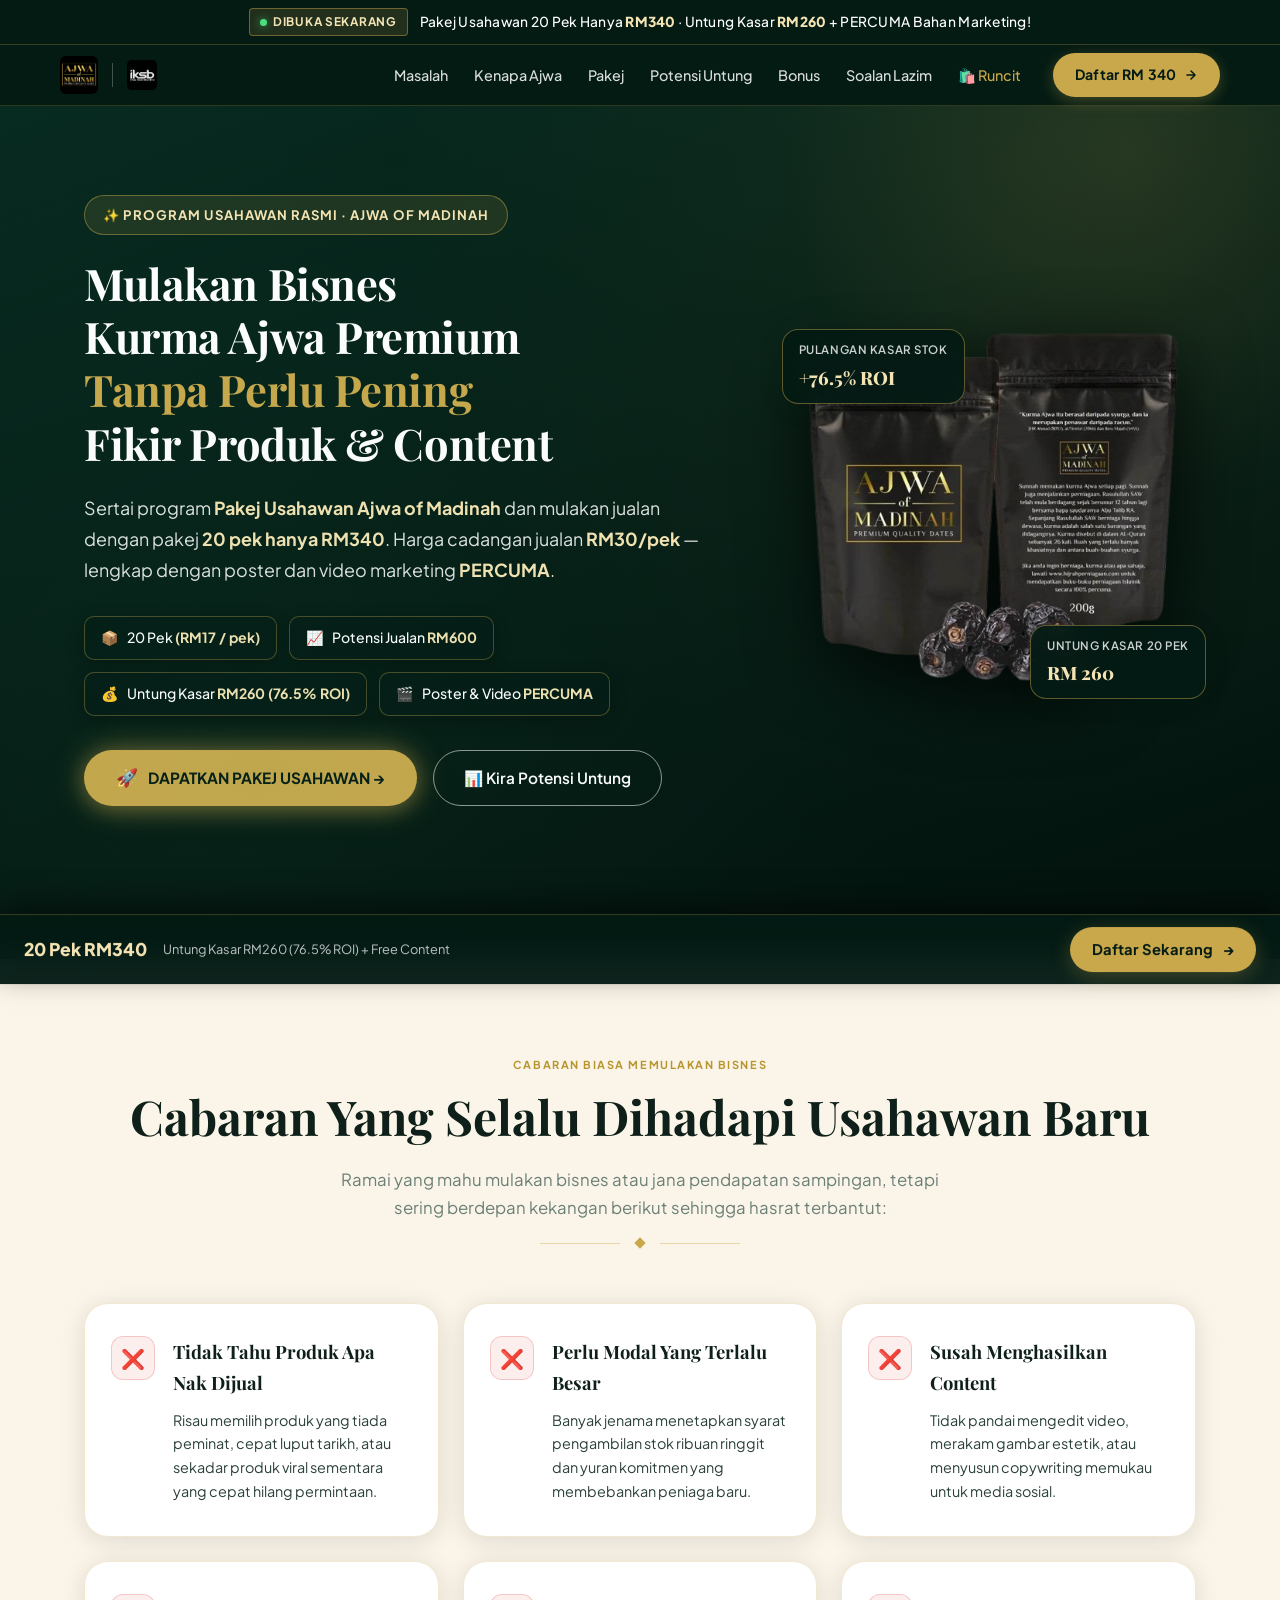
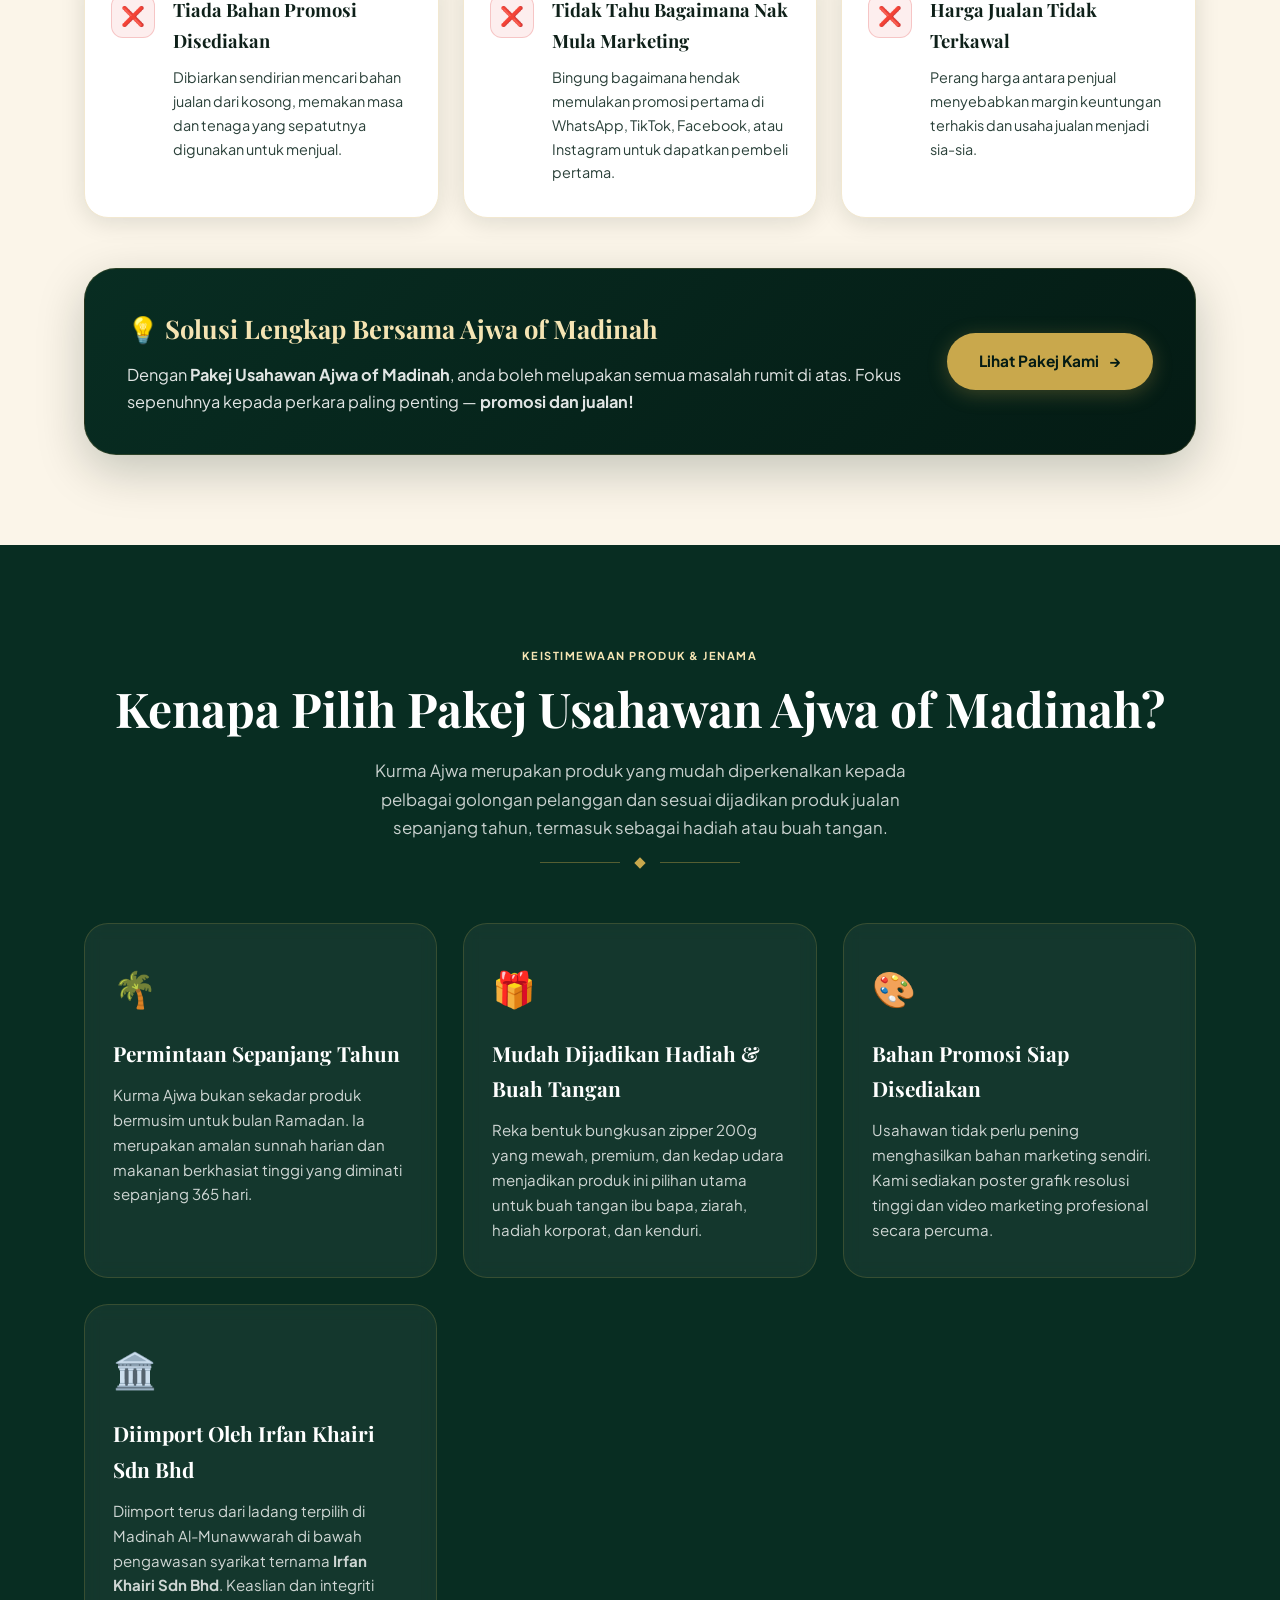
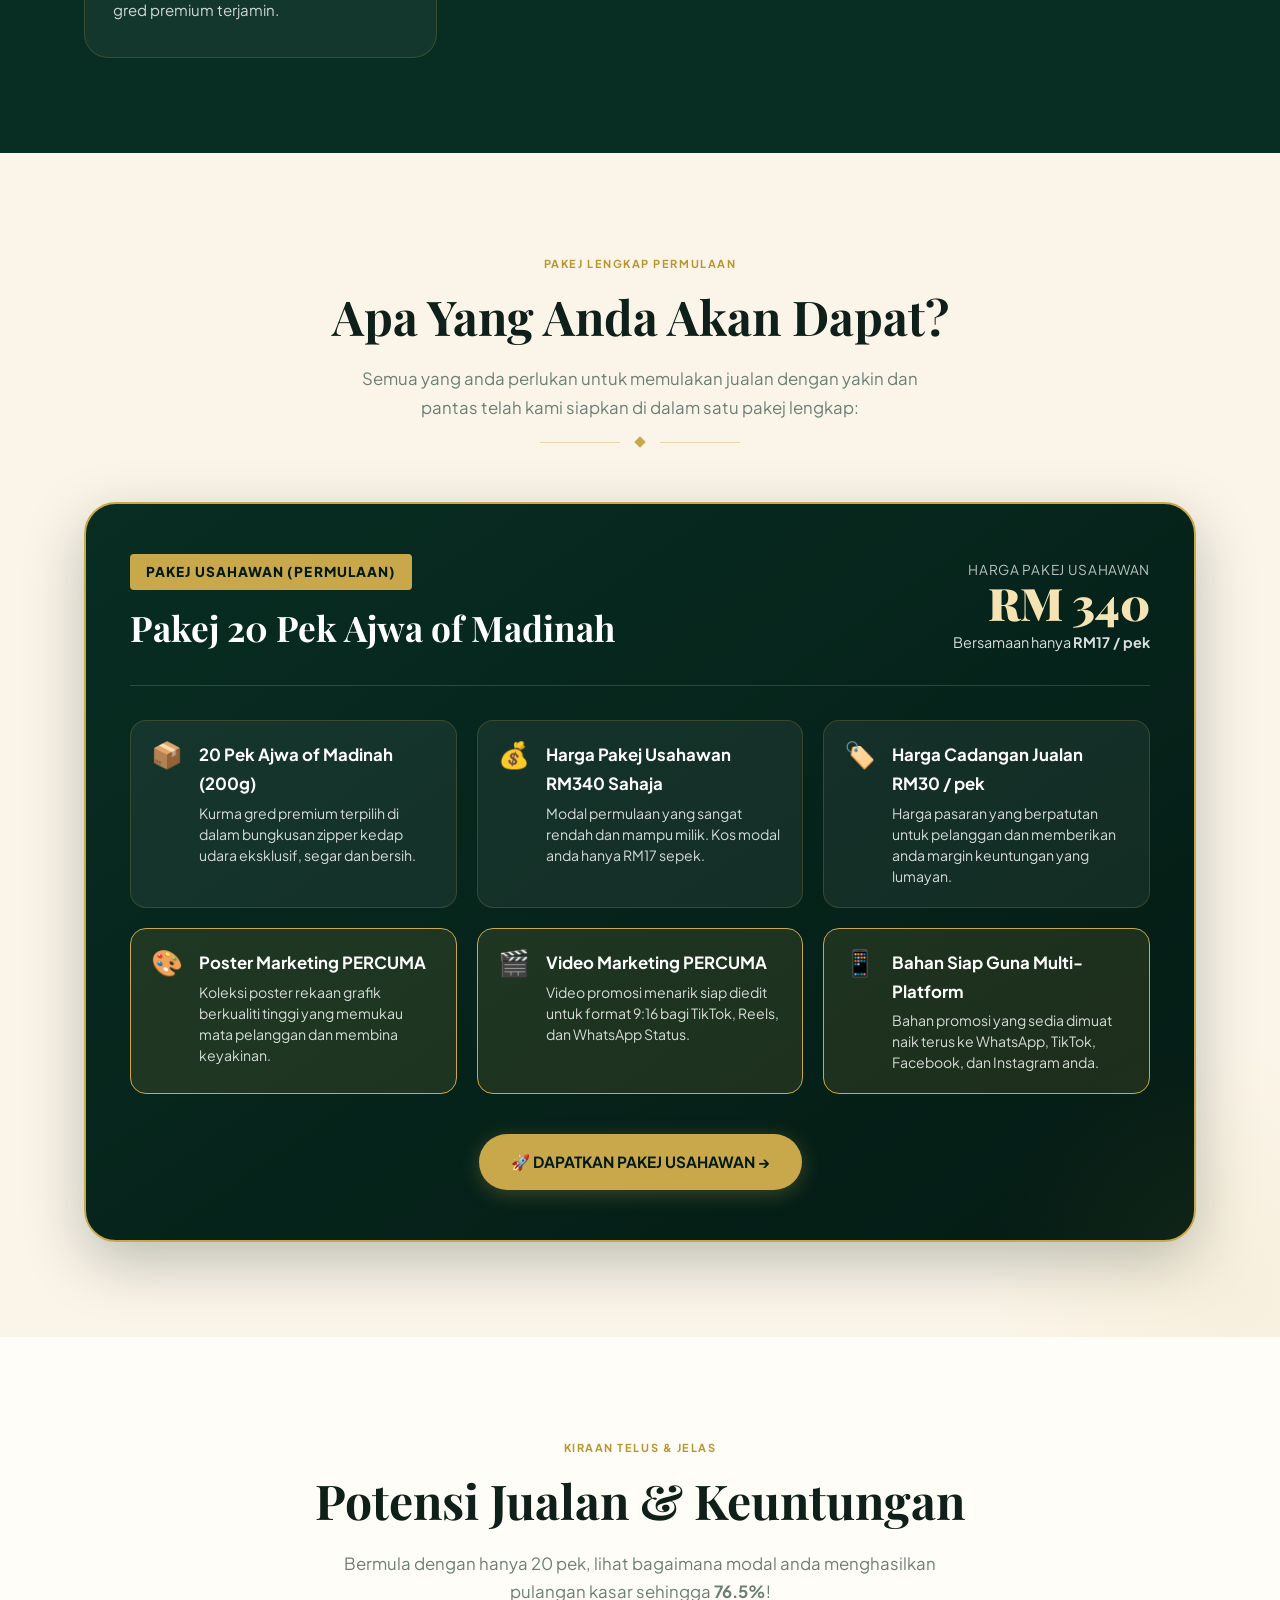
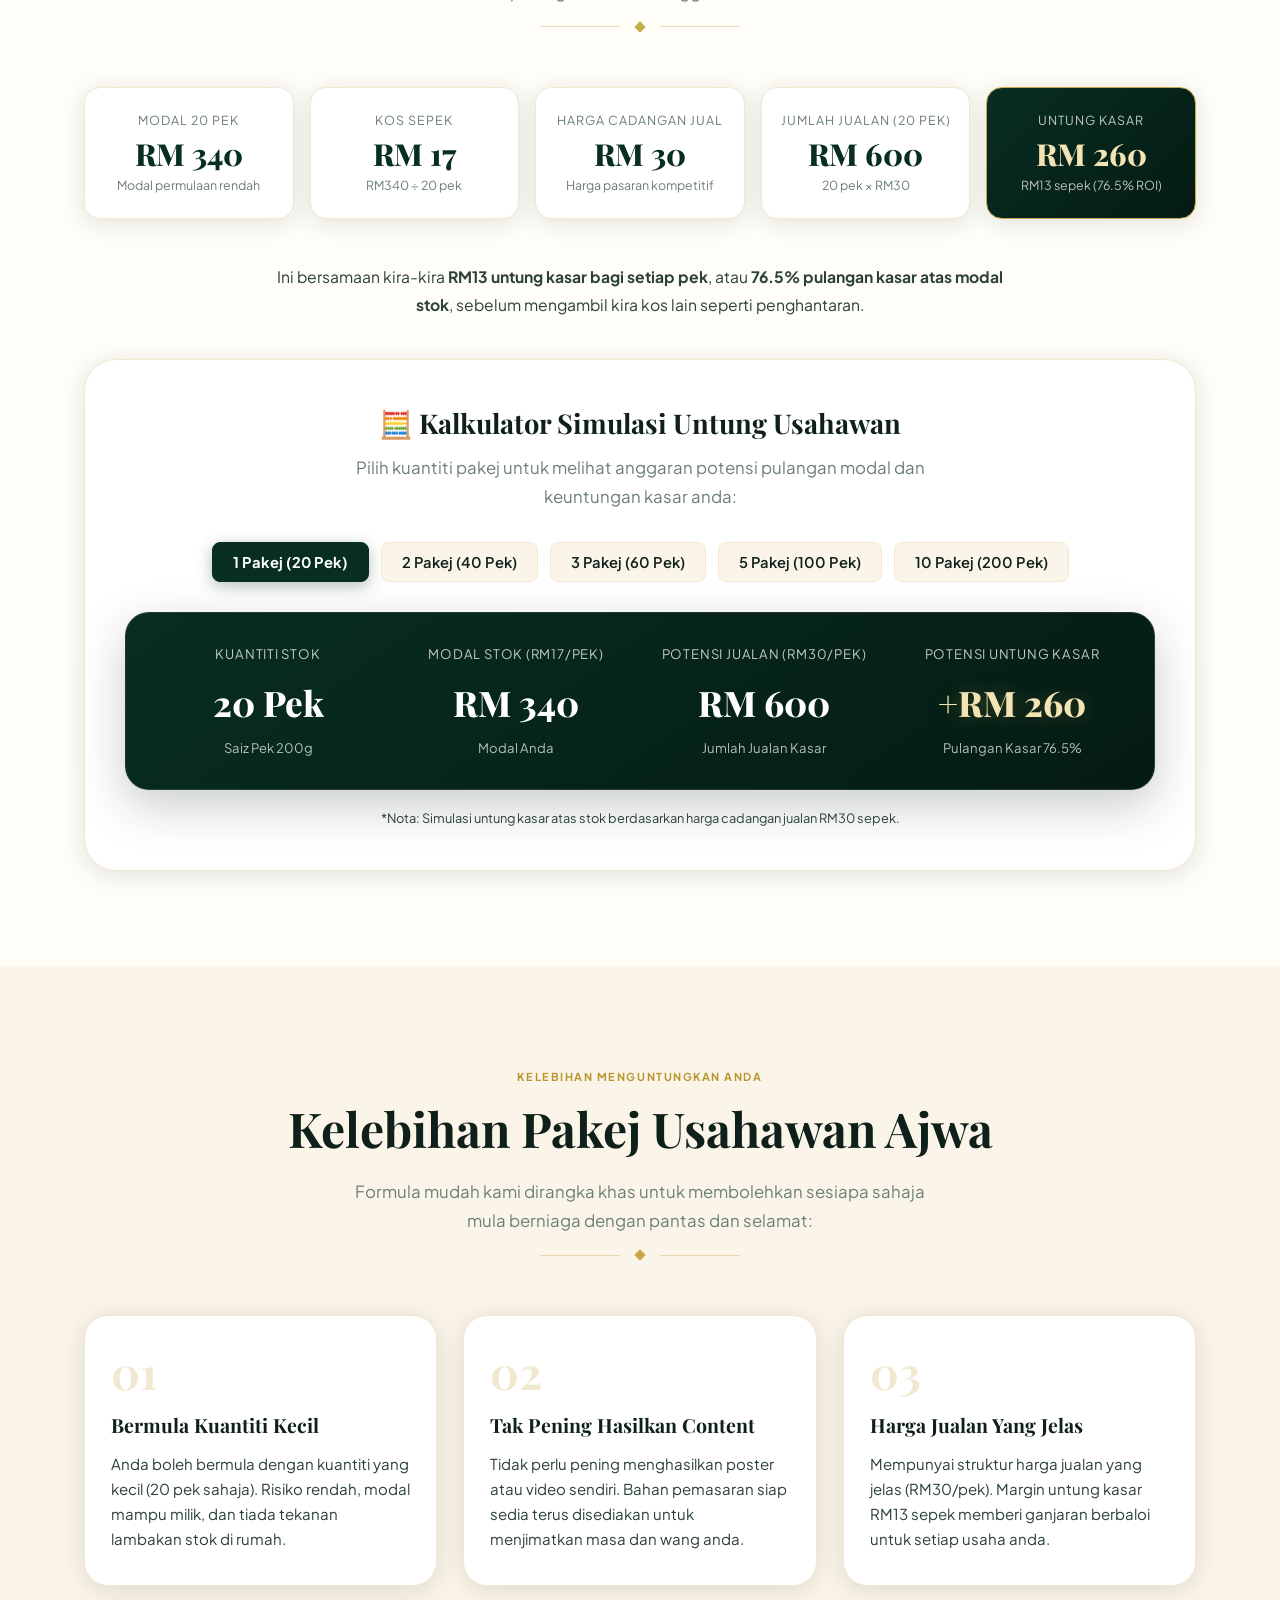
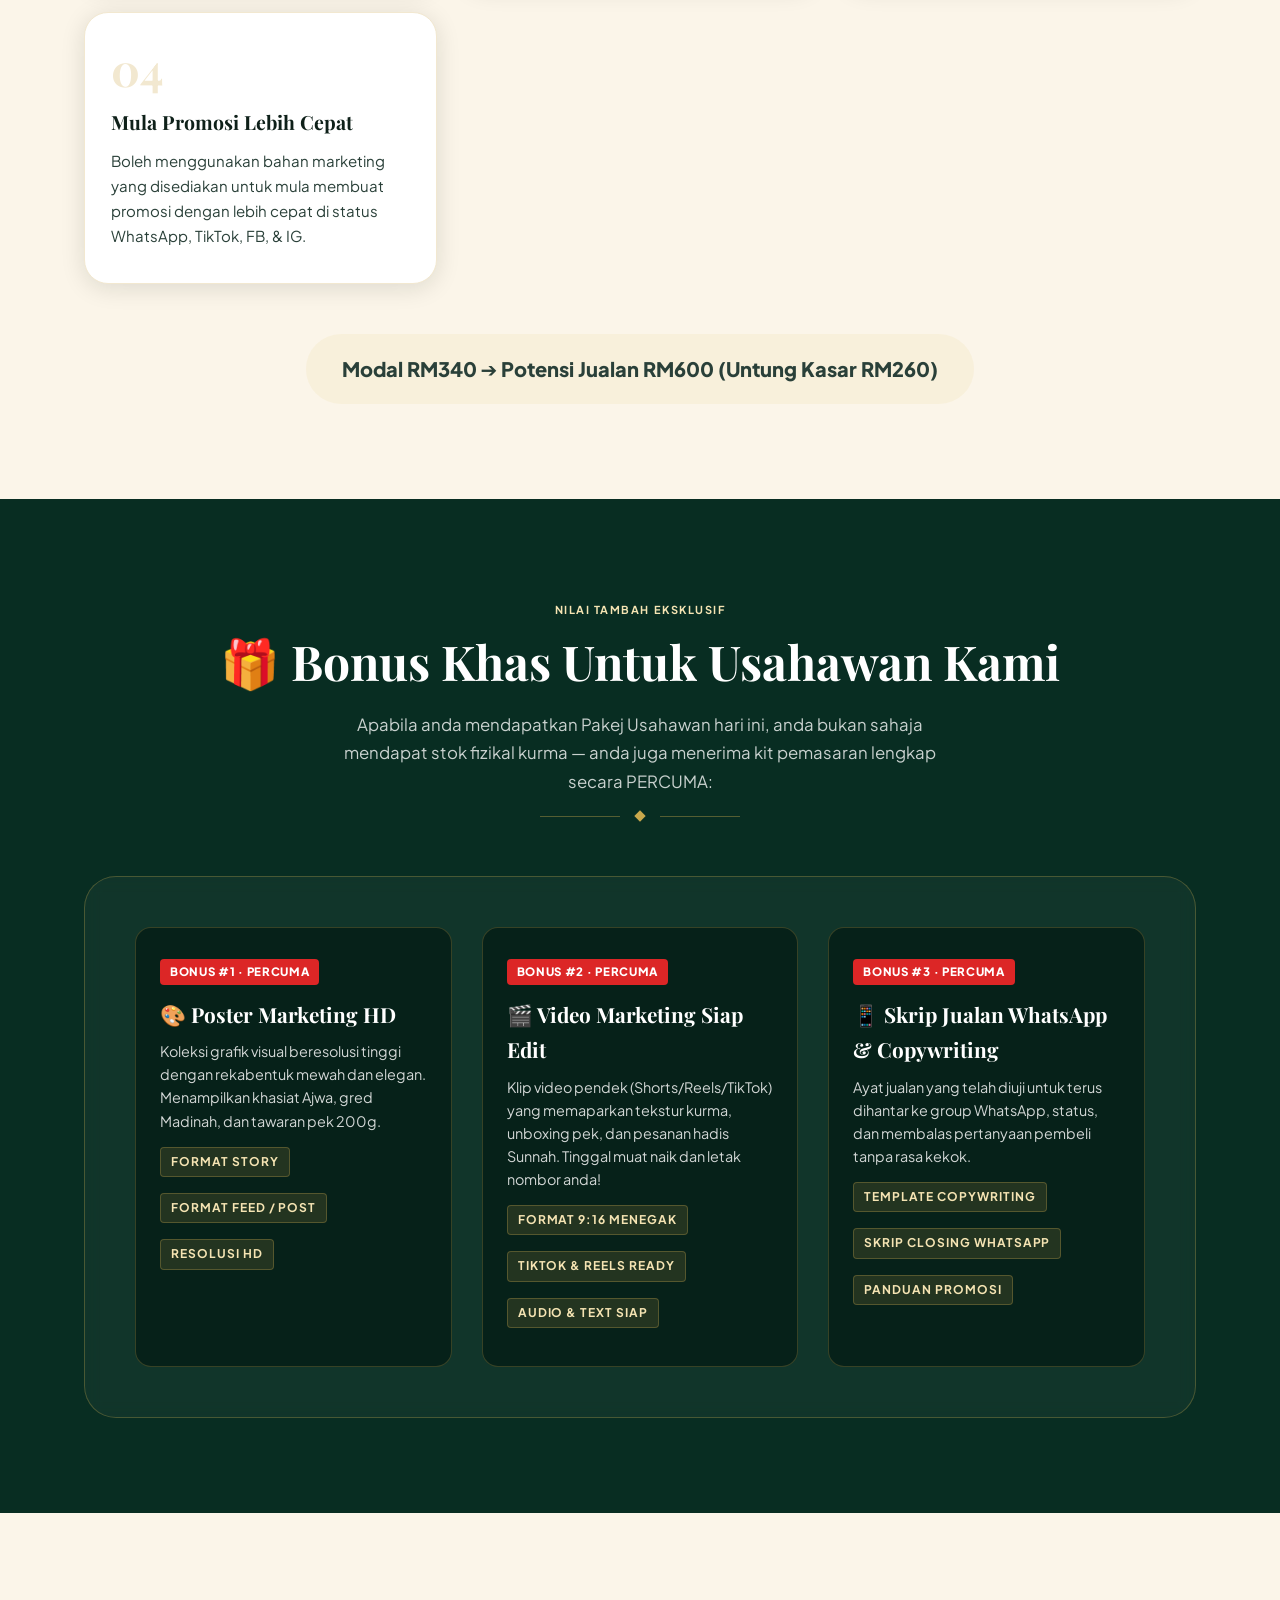
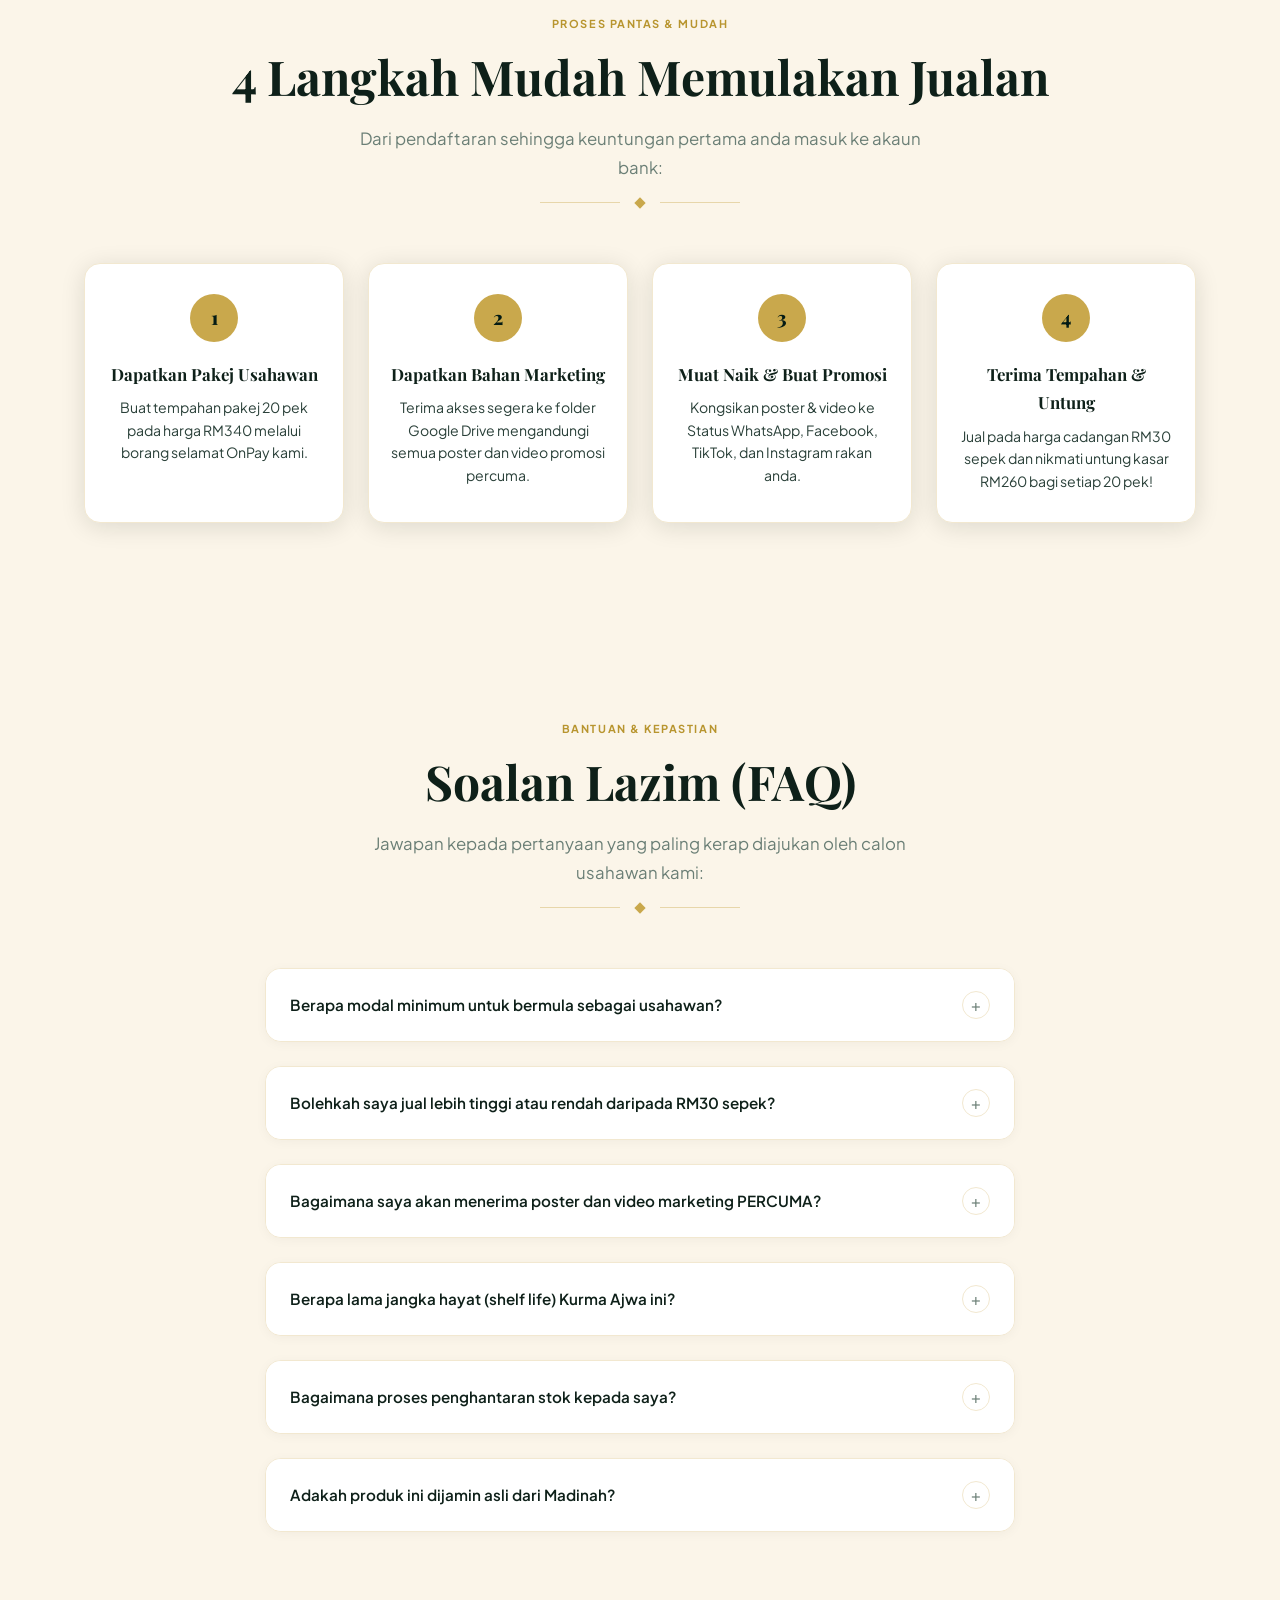
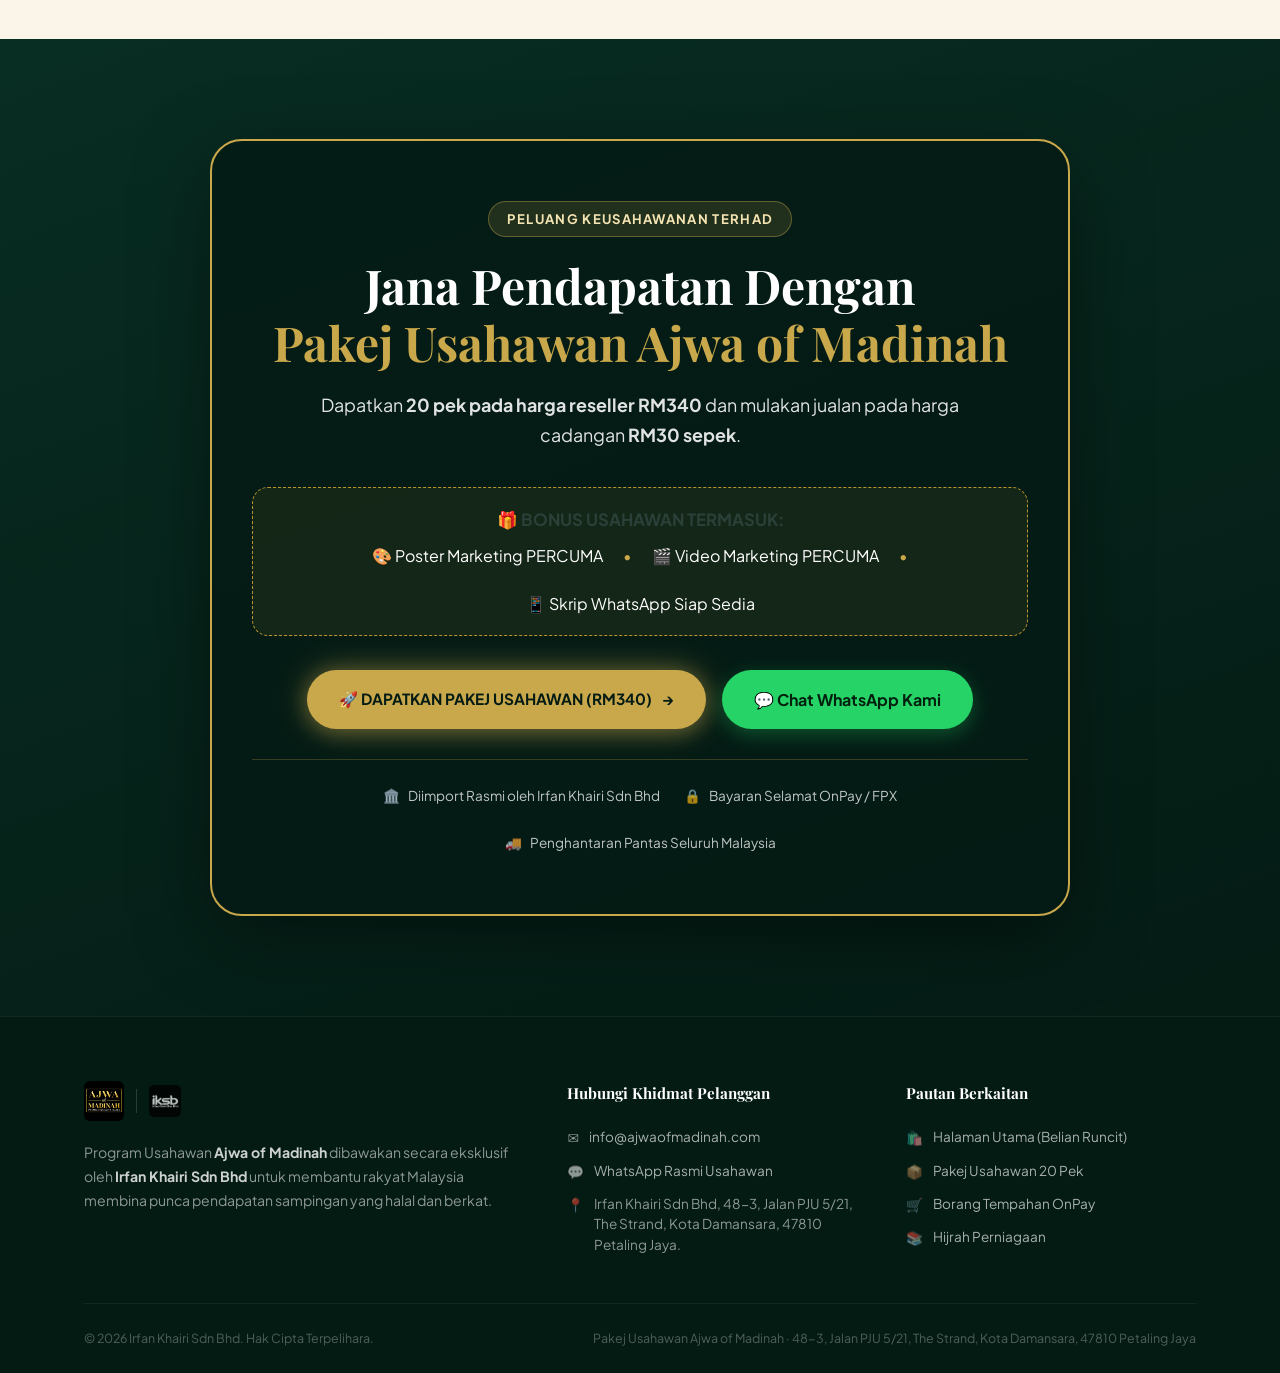
==== pakej-usahawan.html @ 67b8cd7d "Update company address to The Strand Kota Damansara, remove green box from Sunnah card highlight, an" ====
<!DOCTYPE html>
<html lang="ms">
<head>
  <meta charset="UTF-8" />
  <meta name="viewport" content="width=device-width, initial-scale=1.0" />
  <title>Pakej Usahawan Ajwa of Madinah | 20 Pek RM340 + Bahan Marketing PERCUMA | Irfan Khairi Sdn Bhd</title>
  <meta name="description" content="Mulakan bisnes Kurma Ajwa premium dengan Pakej Usahawan 20 pek hanya RM340. Potensi jualan RM600, untung kasar RM260 (76.5% ROI). Poster & video marketing PERCUMA disediakan!" />
  <meta name="keywords" content="pakej usahawan kurma ajwa, bisnes kurma, ajwa madinah, irfan khairi, jana pendapatan sampingan, pakej usahawan kurma" />
  <meta property="og:title" content="Pakej Usahawan Kurma Ajwa of Madinah — Modal RM340, Potensi Jualan RM600" />
  <meta property="og:description" content="Mulakan bisnes kurma premium tanpa pening fikir produk & content. Lengkap poster dan video marketing PERCUMA." />
  <meta property="og:image" content="assets/sample-3.jpeg" />
  <meta property="og:type" content="website" />
  <link rel="canonical" href="https://www.ajwaofmadinah.com/pakej-usahawan.html" />
  
  <!-- Favicon -->
  <link rel="icon" type="image/x-icon" href="favicon.ico?v=2" />
  <link rel="icon" type="image/png" sizes="32x32" href="assets/favicon-32.png?v=2" />
  <link rel="icon" type="image/png" sizes="16x16" href="assets/favicon-16.png?v=2" />
  <link rel="apple-touch-icon" sizes="180x180" href="assets/favicon-180.png?v=2" />
  
  <link rel="preconnect" href="https://fonts.googleapis.com" />
  <link rel="preconnect" href="https://fonts.gstatic.com" crossorigin />
  <link href="https://fonts.googleapis.com/css2?family=Playfair+Display:ital,wght@0,400;0,600;0,700;0,800;0,900;1,400;1,600&family=Plus+Jakarta+Sans:wght@300;400;500;600;700;800&display=swap" rel="stylesheet">
  
  <link rel="stylesheet" href="css/style.css?v=30" />
  <link rel="stylesheet" href="css/reseller.css?v=30" />
</head>
<body>

<!-- ═══════════════════════════════════════════════════════════
     HEADER / NAVIGATION (WITH INTEGRATED TOP ANNOUNCEMENT)
     ═══════════════════════════════════════════════════════════ -->
<header id="navbar" class="navbar-reseller" role="banner">
  <div class="top-announcement-bar" role="complementary" aria-label="Tawaran Terhad Pakej Usahawan">
    <span class="badge-live"><span class="live-dot" aria-hidden="true"></span> Dibuka Sekarang</span>
    <span>Pakej Usahawan 20 Pek Hanya <strong>RM340</strong> · Untung Kasar <strong>RM260</strong> + PERCUMA Bahan Marketing!</span>
  </div>

  <div class="container nav-inner">

    <!-- Dual Logos -->
    <div class="nav-logos">
      <a href="pakej-usahawan.html" class="nav-logo-link" aria-label="Ajwa of Madinah Pakej Usahawan">
        <img src="assets/logo-ajwa.jpeg" alt="Ajwa of Madinah Logo" class="nav-logo-ajwa" />
      </a>
      <div class="nav-logo-sep" aria-hidden="true"></div>
      <a href="index.html" class="nav-logo-link" title="Irfan Khairi Sdn Bhd">
        <img src="assets/logo-iksb.jpeg" alt="iksb — Irfan Khairi Sdn Bhd" class="nav-logo-iksb" />
      </a>
    </div>

    <!-- Desktop Navigation -->
    <nav class="nav-menu" aria-label="Navigasi Pakej Usahawan">
      <ul class="nav-links" id="nav-desktop">
        <li><a href="#masalah">Masalah</a></li>
        <li><a href="#kenapa">Kenapa Ajwa</a></li>
        <li><a href="#pakej">Pakej</a></li>
        <li><a href="#potensi">Potensi Untung</a></li>
        <li><a href="#bonus">Bonus</a></li>
        <li><a href="#soalan">Soalan Lazim</a></li>
        <li><a href="index.html" class="gold-highlight" title="Beralih ke Halaman Belian Runcit">🛍️ Runcit</a></li>
        <li class="nav-cta">
          <a href="#tempah" id="nav-reseller-btn" class="btn-gold-nav">
            <span>Daftar RM 340</span>
            <svg width="14" height="14" viewBox="0 0 24 24" fill="none" stroke="currentColor" stroke-width="2.5" stroke-linecap="round" stroke-linejoin="round"><path d="M5 12h14M12 5l7 7-7 7"/></svg>
          </a>
        </li>
      </ul>
    </nav>

    <!-- Mobile Hamburger Toggle -->
    <button class="nav-hamburger" id="hamburger" aria-label="Buka menu navigasi" aria-expanded="false">
      <span></span>
      <span></span>
      <span></span>
    </button>
  </div>
</header>

<!-- Mobile Overlay Navigation -->
<div class="nav-mobile" id="mobile-nav" role="dialog" aria-modal="true" aria-label="Menu navigasi mudah alih">
  <div class="nav-mobile-inner">
    <a href="#masalah" class="mobile-link">Cabaran Usahawan</a>
    <a href="#kenapa" class="mobile-link">Kenapa Ajwa of Madinah</a>
    <a href="#pakej" class="mobile-link">Pakej &amp; Modal</a>
    <a href="#potensi" class="mobile-link">Potensi Keuntungan</a>
    <a href="#bonus" class="mobile-link">Bonus Marketing PERCUMA</a>
    <a href="#soalan" class="mobile-link">Soalan Lazim (FAQ)</a>
    <a href="index.html" class="mobile-link gold-highlight">🛍️ Beralih ke Belian Runcit</a>
    <a href="#tempah" class="btn-gold mobile-cta-btn">
      🚀 Dapatkan Pakej Usahawan (RM340)
    </a>
  </div>
</div>


<!-- ═══════════════════════════════════════════════════════════
     HERO SECTION
     ═══════════════════════════════════════════════════════════ -->
<section id="hero-reseller" class="hero-reseller" aria-label="Pakej Usahawan Ajwa of Madinah">
  <div class="hero-bg-glow" aria-hidden="true"></div>
  <div class="hero-pattern" aria-hidden="true"></div>

  <div class="container">
    <div class="reseller-hero-grid">

      <!-- Left Column: Copywriting Hook -->
      <div class="hero-content">
        <div class="hero-pill-badge reveal d-1">
          <span>✨ Program Usahawan Rasmi · Ajwa of Madinah</span>
        </div>

        <h1 class="hero-reseller-h1 reveal d-2">
          Mulakan Bisnes<br />
          Kurma Ajwa Premium<br />
          <span class="gold-shimmer">Tanpa Perlu Pening</span><br />
          Fikir Produk &amp; Content
        </h1>

        <p class="hero-reseller-sub reveal d-3">
          Sertai program <strong>Pakej Usahawan Ajwa of Madinah</strong> dan mulakan jualan dengan pakej <strong>20 pek hanya RM340</strong>. Harga cadangan jualan <strong>RM30/pek</strong> — lengkap dengan poster dan video marketing <strong>PERCUMA</strong>.
        </p>

        <!-- Quick Summary Tags -->
        <div class="hero-package-badge-row reveal d-4">
          <div class="hero-package-tag">
            <span>📦</span>
            <span>20 Pek <strong>(RM17 / pek)</strong></span>
          </div>
          <div class="hero-package-tag">
            <span>📈</span>
            <span>Potensi Jualan <strong>RM600</strong></span>
          </div>
          <div class="hero-package-tag">
            <span>💰</span>
            <span>Untung Kasar <strong>RM260 (76.5% ROI)</strong></span>
          </div>
          <div class="hero-package-tag">
            <span>🎬</span>
            <span>Poster &amp; Video <strong>PERCUMA</strong></span>
          </div>
        </div>

        <div class="hero-cta-row reveal d-5">
          <a href="#tempah" class="btn-gold hero-btn-glow" id="hero-reseller-cta">
            <span class="btn-icon">🚀</span>
            <span>DAPATKAN PAKEJ USAHAWAN →</span>
          </a>
          <a href="#potensi" class="btn-gold-outline" id="hero-calc-jump">
            📊 Kira Potensi Untung
          </a>
        </div>
      </div>

      <!-- Right Column: Visual Showcase -->
      <div class="hero-visual reveal-right d-3">
        <div class="hero-visual-card">
          <!-- Floating Profit Badge Top -->
          <div class="floating-badge floating-badge-top-left">
            <span class="floating-badge-label">Pulangan Kasar Stok</span>
            <span class="floating-badge-val">+76.5% ROI</span>
          </div>

          <!-- Product Image: Front view with dates (sample-3 shows premium product clearly) -->
          <img
            src="assets/sample-3-removebg-preview.png"
            alt="Pakej Usahawan 20 Pek Ajwa of Madinah 200g — Kurma Premium Berkhasiat"
            class="reseller-hero-pack-img"
            loading="eager"
          />

          <!-- Floating Profit Badge Bottom -->
          <div class="floating-badge floating-badge-bottom-right">
            <span class="floating-badge-label">Untung Kasar 20 Pek</span>
            <span class="floating-badge-val">RM 260</span>
          </div>
        </div>
      </div>

    </div>
  </div>
</section>


<!-- ═══════════════════════════════════════════════════════════
     SECTION 1: MASALAH YANG SELALU DIHADAPI RESELLER
     ═══════════════════════════════════════════════════════════ -->
<section id="masalah" class="section-problem" aria-label="Cabaran Yang Selalu Dihadapi Usahawan">
  <div class="container">

    <div class="section-head text-center reveal d-1">
      <div class="section-tag">Cabaran Biasa Memulakan Bisnes</div>
      <h2 class="section-title">Cabaran Yang Selalu Dihadapi Usahawan Baru</h2>
      <p class="section-desc">
        Ramai yang mahu mulakan bisnes atau jana pendapatan sampingan, tetapi sering berdepan kekangan berikut sehingga hasrat terbantut:
      </p>
      <div class="gold-divider" aria-hidden="true"><span></span><div class="gold-diamond"></div><span></span></div>
    </div>

    <div class="problems-grid">
      <!-- Pain 1 -->
      <div class="problem-card reveal d-1">
        <div class="problem-icon-wrap" aria-hidden="true">❌</div>
        <div>
          <h3 class="problem-title">Tidak Tahu Produk Apa Nak Dijual</h3>
          <p class="problem-desc">Risau memilih produk yang tiada peminat, cepat luput tarikh, atau sekadar produk viral sementara yang cepat hilang permintaan.</p>
        </div>
      </div>

      <!-- Pain 2 -->
      <div class="problem-card reveal d-2">
        <div class="problem-icon-wrap" aria-hidden="true">❌</div>
        <div>
          <h3 class="problem-title">Perlu Modal Yang Terlalu Besar</h3>
          <p class="problem-desc">Banyak jenama menetapkan syarat pengambilan stok ribuan ringgit dan yuran komitmen yang membebankan peniaga baru.</p>
        </div>
      </div>

      <!-- Pain 3 -->
      <div class="problem-card reveal d-3">
        <div class="problem-icon-wrap" aria-hidden="true">❌</div>
        <div>
          <h3 class="problem-title">Susah Menghasilkan Content</h3>
          <p class="problem-desc">Tidak pandai mengedit video, merakam gambar estetik, atau menyusun copywriting memukau untuk media sosial.</p>
        </div>
      </div>

      <!-- Pain 4 -->
      <div class="problem-card reveal d-4">
        <div class="problem-icon-wrap" aria-hidden="true">❌</div>
        <div>
          <h3 class="problem-title">Tiada Bahan Promosi Disediakan</h3>
          <p class="problem-desc">Dibiarkan sendirian mencari bahan jualan dari kosong, memakan masa dan tenaga yang sepatutnya digunakan untuk menjual.</p>
        </div>
      </div>

      <!-- Pain 5 -->
      <div class="problem-card reveal d-5">
        <div class="problem-icon-wrap" aria-hidden="true">❌</div>
        <div>
          <h3 class="problem-title">Tidak Tahu Bagaimana Nak Mula Marketing</h3>
          <p class="problem-desc">Bingung bagaimana hendak memulakan promosi pertama di WhatsApp, TikTok, Facebook, atau Instagram untuk dapatkan pembeli pertama.</p>
        </div>
      </div>

      <!-- Pain 6 -->
      <div class="problem-card reveal d-6">
        <div class="problem-icon-wrap" aria-hidden="true">❌</div>
        <div>
          <h3 class="problem-title">Harga Jualan Tidak Terkawal</h3>
          <p class="problem-desc">Perang harga antara penjual menyebabkan margin keuntungan terhakis dan usaha jualan menjadi sia-sia.</p>
        </div>
      </div>
    </div>

    <!-- The Solution Box -->
    <div class="solution-callout-box reveal d-2">
      <div class="solution-callout-text">
        <h3>💡 Solusi Lengkap Bersama Ajwa of Madinah</h3>
        <p>
          Dengan <strong>Pakej Usahawan Ajwa of Madinah</strong>, anda boleh melupakan semua masalah rumit di atas. Fokus sepenuhnya kepada perkara paling penting — <strong>promosi dan jualan!</strong>
        </p>
      </div>
      <div>
        <a href="#pakej" class="btn-gold" style="white-space: nowrap;">
          <span>Lihat Pakej Kami</span>
          <span>→</span>
        </a>
      </div>
    </div>

  </div>
</section>


<!-- ═══════════════════════════════════════════════════════════
     SECTION 2: KENAPA JADI RESELLER AJWA OF MADINAH?
     ═══════════════════════════════════════════════════════════ -->
<section id="kenapa" class="section-why" aria-label="Kelebihan Pakej Usahawan Ajwa of Madinah">
  <div class="container">

    <div class="section-head text-center reveal d-1">
      <div class="section-tag">Keistimewaan Produk &amp; Jenama</div>
      <h2 class="section-title">Kenapa Pilih Pakej Usahawan Ajwa of Madinah?</h2>
      <p class="section-desc">
        Kurma Ajwa merupakan produk yang mudah diperkenalkan kepada pelbagai golongan pelanggan dan sesuai dijadikan produk jualan sepanjang tahun, termasuk sebagai hadiah atau buah tangan.
      </p>
      <div class="gold-divider" aria-hidden="true"><span></span><div class="gold-diamond"></div><span></span></div>
    </div>

    <div class="why-grid">
      <!-- Why 1 -->
      <div class="why-card reveal d-1">
        <span class="why-icon" aria-hidden="true">🌴</span>
        <h3 class="why-title">Permintaan Sepanjang Tahun</h3>
        <p class="why-desc">
          Kurma Ajwa bukan sekadar produk bermusim untuk bulan Ramadan. Ia merupakan amalan sunnah harian dan makanan berkhasiat tinggi yang diminati sepanjang 365 hari.
        </p>
      </div>

      <!-- Why 2 -->
      <div class="why-card reveal d-2">
        <span class="why-icon" aria-hidden="true">🎁</span>
        <h3 class="why-title">Mudah Dijadikan Hadiah &amp; Buah Tangan</h3>
        <p class="why-desc">
          Reka bentuk bungkusan zipper 200g yang mewah, premium, dan kedap udara menjadikan produk ini pilihan utama untuk buah tangan ibu bapa, ziarah, hadiah korporat, dan kenduri.
        </p>
      </div>

      <!-- Why 3 -->
      <div class="why-card reveal d-3">
        <span class="why-icon" aria-hidden="true">🎨</span>
        <h3 class="why-title">Bahan Promosi Siap Disediakan</h3>
        <p class="why-desc">
          Usahawan tidak perlu pening menghasilkan bahan marketing sendiri. Kami sediakan poster grafik resolusi tinggi dan video marketing profesional secara percuma.
        </p>
      </div>

      <!-- Why 4 -->
      <div class="why-card reveal d-4">
        <span class="why-icon" aria-hidden="true">🏛️</span>
        <h3 class="why-title">Diimport Oleh Irfan Khairi Sdn Bhd</h3>
        <p class="why-desc">
          Diimport terus dari ladang terpilih di Madinah Al-Munawwarah di bawah pengawasan syarikat ternama <strong>Irfan Khairi Sdn Bhd</strong>. Keaslian dan integriti gred premium terjamin.
        </p>
      </div>
    </div>

  </div>
</section>


<!-- ═══════════════════════════════════════════════════════════
     SECTION 3: APA YANG RESELLER AKAN DAPAT?
     ═══════════════════════════════════════════════════════════ -->
<section id="pakej" class="section-package" aria-label="Apa Yang Usahawan Akan Dapat">
  <div class="container">

    <div class="section-head text-center reveal d-1">
      <div class="section-tag">Pakej Lengkap Permulaan</div>
      <h2 class="section-title">Apa Yang Anda Akan Dapat?</h2>
      <p class="section-desc">
        Semua yang anda perlukan untuk memulakan jualan dengan yakin dan pantas telah kami siapkan di dalam satu pakej lengkap:
      </p>
      <div class="gold-divider" aria-hidden="true"><span></span><div class="gold-diamond"></div><span></span></div>
    </div>

    <!-- Master Package Card -->
    <div class="package-master-card reveal d-2">
      
      <div class="package-header-row">
        <div>
          <span class="package-main-badge">Pakej Usahawan (Permulaan)</span>
          <h3 class="package-title">Pakej 20 Pek Ajwa of Madinah</h3>
        </div>
        <div class="package-pricing-badge">
          <div class="package-pricing-label">Harga Pakej Usahawan</div>
          <div class="package-price-number">RM 340</div>
          <div class="package-price-sub">Bersamaan hanya <strong>RM17 / pek</strong></div>
        </div>
      </div>

      <!-- Package Items Grid -->
      <div class="package-items-grid">
        <!-- Item 1 -->
        <div class="package-item">
          <div class="package-item-icon" aria-hidden="true">📦</div>
          <div class="package-item-text">
            <h4>20 Pek Ajwa of Madinah (200g)</h4>
            <p>Kurma gred premium terpilih di dalam bungkusan zipper kedap udara eksklusif, segar dan bersih.</p>
          </div>
        </div>

        <!-- Item 2 -->
        <div class="package-item">
          <div class="package-item-icon" aria-hidden="true">💰</div>
          <div class="package-item-text">
            <h4>Harga Pakej Usahawan RM340 Sahaja</h4>
            <p>Modal permulaan yang sangat rendah dan mampu milik. Kos modal anda hanya RM17 sepek.</p>
          </div>
        </div>

        <!-- Item 3 -->
        <div class="package-item">
          <div class="package-item-icon" aria-hidden="true">🏷️</div>
          <div class="package-item-text">
            <h4>Harga Cadangan Jualan RM30 / pek</h4>
            <p>Harga pasaran yang berpatutan untuk pelanggan dan memberikan anda margin keuntungan yang lumayan.</p>
          </div>
        </div>

        <!-- Item 4 (Bonus) -->
        <div class="package-item highlight-bonus">
          <div class="package-item-icon" aria-hidden="true">🎨</div>
          <div class="package-item-text">
            <h4>Poster Marketing PERCUMA</h4>
            <p>Koleksi poster rekaan grafik berkualiti tinggi yang memukau mata pelanggan dan membina keyakinan.</p>
          </div>
        </div>

        <!-- Item 5 (Bonus) -->
        <div class="package-item highlight-bonus">
          <div class="package-item-icon" aria-hidden="true">🎬</div>
          <div class="package-item-text">
            <h4>Video Marketing PERCUMA</h4>
            <p>Video promosi menarik siap diedit untuk format 9:16 bagi TikTok, Reels, dan WhatsApp Status.</p>
          </div>
        </div>

        <!-- Item 6 (Bonus) -->
        <div class="package-item highlight-bonus">
          <div class="package-item-icon" aria-hidden="true">📱</div>
          <div class="package-item-text">
            <h4>Bahan Siap Guna Multi-Platform</h4>
            <p>Bahan promosi yang sedia dimuat naik terus ke WhatsApp, TikTok, Facebook, dan Instagram anda.</p>
          </div>
        </div>
      </div>

      <!-- Action Button inside Package -->
      <div class="text-center">
        <a href="#tempah" class="btn-gold btn-large-cta">
          <span>🚀 DAPATKAN PAKEJ USAHAWAN →</span>
        </a>
      </div>

    </div>

  </div>
</section>


<!-- ═══════════════════════════════════════════════════════════
     SECTION 4: POTENSI JUALAN & KEUNTUNGAN (ROI CALCULATOR)
     ═══════════════════════════════════════════════════════════ -->
<section id="potensi" class="section-profit" aria-label="Potensi Jualan dan Keuntungan">
  <div class="container">

    <div class="section-head text-center reveal d-1">
      <div class="section-tag">Kiraan Telus &amp; Jelas</div>
      <h2 class="section-title">Potensi Jualan &amp; Keuntungan</h2>
      <p class="section-desc">
        Bermula dengan hanya 20 pek, lihat bagaimana modal anda menghasilkan pulangan kasar sehingga <strong>76.5%</strong>!
      </p>
      <div class="gold-divider" aria-hidden="true"><span></span><div class="gold-diamond"></div><span></span></div>
    </div>

    <!-- Stat Metrics Strip -->
    <div class="profit-stat-strip reveal d-2">
      <div class="profit-stat-card">
        <div class="profit-stat-label">Modal 20 Pek</div>
        <div class="profit-stat-val">RM 340</div>
        <div class="profit-stat-footnote">Modal permulaan rendah</div>
      </div>

      <div class="profit-stat-card">
        <div class="profit-stat-label">Kos Sepek</div>
        <div class="profit-stat-val">RM 17</div>
        <div class="profit-stat-footnote">RM340 ÷ 20 pek</div>
      </div>

      <div class="profit-stat-card">
        <div class="profit-stat-label">Harga Cadangan Jual</div>
        <div class="profit-stat-val">RM 30</div>
        <div class="profit-stat-footnote">Harga pasaran kompetitif</div>
      </div>

      <div class="profit-stat-card">
        <div class="profit-stat-label">Jumlah Jualan (20 Pek)</div>
        <div class="profit-stat-val">RM 600</div>
        <div class="profit-stat-footnote">20 pek × RM30</div>
      </div>

      <div class="profit-stat-card hero-stat">
        <div class="profit-stat-label">Untung Kasar</div>
        <div class="profit-stat-val" style="color: #4ade80;">RM 260</div>
        <div class="profit-stat-footnote">RM13 sepek (76.5% ROI)</div>
      </div>
    </div>

    <!-- Detailed Note Box -->
    <div class="text-center max-w-750 reveal d-3" style="margin-bottom: 40px;">
      <p style="font-size: 0.98rem; color: var(--text-main); line-height: 1.8;">
        Ini bersamaan kira-kira <strong>RM13 untung kasar bagi setiap pek</strong>, atau <strong>76.5% pulangan kasar atas modal stok</strong>, sebelum mengambil kira kos lain seperti penghantaran.
      </p>
    </div>

    <!-- Interactive Profit Calculator -->
    <div class="calculator-box reveal d-4">
      <div class="calc-header">
        <h3>🧮 Kalkulator Simulasi Untung Usahawan</h3>
        <p class="section-desc" style="margin-top: 6px;">Pilih kuantiti pakej untuk melihat anggaran potensi pulangan modal dan keuntungan kasar anda:</p>
      </div>

      <!-- Preset Buttons -->
      <div class="calc-presets">
        <button type="button" class="calc-preset-btn active" data-bundles="1">1 Pakej (20 Pek)</button>
        <button type="button" class="calc-preset-btn" data-bundles="2">2 Pakej (40 Pek)</button>
        <button type="button" class="calc-preset-btn" data-bundles="3">3 Pakej (60 Pek)</button>
        <button type="button" class="calc-preset-btn" data-bundles="5">5 Pakej (100 Pek)</button>
        <button type="button" class="calc-preset-btn" data-bundles="10">10 Pakej (200 Pek)</button>
      </div>

      <!-- Dynamic Output Card -->
      <div class="calc-results-card">
        <div class="calc-res-item">
          <span class="calc-res-title">Kuantiti Stok</span>
          <span class="calc-res-num" id="calc-res-packs">20 Pek</span>
          <span class="calc-res-sub">Saiz Pek 200g</span>
        </div>

        <div class="calc-res-item">
          <span class="calc-res-title">Modal Stok (RM17/pek)</span>
          <span class="calc-res-num" id="calc-res-modal">RM 340</span>
          <span class="calc-res-sub">Modal Anda</span>
        </div>

        <div class="calc-res-item">
          <span class="calc-res-title">Potensi Jualan (RM30/pek)</span>
          <span class="calc-res-num" id="calc-res-jualan">RM 600</span>
          <span class="calc-res-sub">Jumlah Jualan Kasar</span>
        </div>

        <div class="calc-res-item">
          <span class="calc-res-title">Potensi Untung Kasar</span>
          <span class="calc-res-num highlight" id="calc-res-untung">+RM 260</span>
          <span class="calc-res-sub">Pulangan Kasar 76.5%</span>
        </div>
      </div>

      <p class="text-center" style="font-size: 0.8rem; color: var(--text-subtle); margin-top: 18px;">
        *Nota: Simulasi untung kasar atas stok berdasarkan harga cadangan jualan RM30 sepek.
      </p>
    </div>

  </div>
</section>


<!-- ═══════════════════════════════════════════════════════════
     SECTION 5: KEBAIKAN KEPADA RESELLER
     ═══════════════════════════════════════════════════════════ -->
<section class="section-benefits" aria-label="Kelebihan Pakej Usahawan">
  <div class="container">

    <div class="section-head text-center reveal d-1">
      <div class="section-tag">Kelebihan Menguntungkan Anda</div>
      <h2 class="section-title">Kelebihan Pakej Usahawan Ajwa</h2>
      <p class="section-desc">
        Formula mudah kami dirangka khas untuk membolehkan sesiapa sahaja mula berniaga dengan pantas dan selamat:
      </p>
      <div class="gold-divider" aria-hidden="true"><span></span><div class="gold-diamond"></div><span></span></div>
    </div>

    <div class="benefit-cards-grid">
      <!-- Benefit 1 -->
      <div class="benefit-card reveal d-1">
        <div class="benefit-num">01</div>
        <h3 class="benefit-title">Bermula Kuantiti Kecil</h3>
        <p class="benefit-desc">
          Anda boleh bermula dengan kuantiti yang kecil (20 pek sahaja). Risiko rendah, modal mampu milik, dan tiada tekanan lambakan stok di rumah.
        </p>
      </div>

      <!-- Benefit 2 -->
      <div class="benefit-card reveal d-2">
        <div class="benefit-num">02</div>
        <h3 class="benefit-title">Tak Pening Hasilkan Content</h3>
        <p class="benefit-desc">
          Tidak perlu pening menghasilkan poster atau video sendiri. Bahan pemasaran siap sedia terus disediakan untuk menjimatkan masa dan wang anda.
        </p>
      </div>

      <!-- Benefit 3 -->
      <div class="benefit-card reveal d-3">
        <div class="benefit-num">03</div>
        <h3 class="benefit-title">Harga Jualan Yang Jelas</h3>
        <p class="benefit-desc">
          Mempunyai struktur harga jualan yang jelas (RM30/pek). Margin untung kasar RM13 sepek memberi ganjaran berbaloi untuk setiap usaha anda.
        </p>
      </div>

      <!-- Benefit 4 -->
      <div class="benefit-card reveal d-4">
        <div class="benefit-num">04</div>
        <h3 class="benefit-title">Mula Promosi Lebih Cepat</h3>
        <p class="benefit-desc">
          Boleh menggunakan bahan marketing yang disediakan untuk mula membuat promosi dengan lebih cepat di status WhatsApp, TikTok, FB, &amp; IG.
        </p>
      </div>
    </div>

    <!-- Big Highlight Summary -->
    <div class="text-center reveal d-3" style="margin-top: 50px;">
      <div style="display: inline-block; background: rgba(212, 175, 55, 0.08); border: 1px solid var(--border-gold-solid); padding: 18px 36px; border-radius: 100px;">
        <span style="font-size: 1.25rem; font-weight: 800; color: var(--gold-300); font-family: var(--font-heading);">
          Modal RM340 ➔ Potensi Jualan RM600 (Untung Kasar RM260)
        </span>
      </div>
    </div>

  </div>
</section>


<!-- ═══════════════════════════════════════════════════════════
     SECTION 6: BONUS RESELLER (PERCUMA)
     ═══════════════════════════════════════════════════════════ -->
<section id="bonus" class="section-bonus" aria-label="Bonus Pemasaran Percuma">
  <div class="container">

    <div class="section-head text-center reveal d-1">
      <div class="section-tag">Nilai Tambah Eksklusif</div>
      <h2 class="section-title">🎁 Bonus Khas Untuk Usahawan Kami</h2>
      <p class="section-desc">
        Apabila anda mendapatkan Pakej Usahawan hari ini, anda bukan sahaja mendapat stok fizikal kurma — anda juga menerima kit pemasaran lengkap secara PERCUMA:
      </p>
      <div class="gold-divider" aria-hidden="true"><span></span><div class="gold-diamond"></div><span></span></div>
    </div>

    <div class="bonus-showcase-box reveal d-2">
      <div class="bonus-cards-row">

        <!-- Bonus 1 -->
        <div class="bonus-box-card">
          <span class="bonus-pill">Bonus #1 · Percuma</span>
          <h4>🎨 Poster Marketing HD</h4>
          <p>Koleksi grafik visual beresolusi tinggi dengan rekabentuk mewah dan elegan. Menampilkan khasiat Ajwa, gred Madinah, dan tawaran pek 200g.</p>
          <div class="bonus-tag-list">
            <span class="bonus-tag">Format Story</span>
            <span class="bonus-tag">Format Feed / Post</span>
            <span class="bonus-tag">Resolusi HD</span>
          </div>
        </div>

        <!-- Bonus 2 -->
        <div class="bonus-box-card">
          <span class="bonus-pill">Bonus #2 · Percuma</span>
          <h4>🎬 Video Marketing Siap Edit</h4>
          <p>Klip video pendek (Shorts/Reels/TikTok) yang memaparkan tekstur kurma, unboxing pek, dan pesanan hadis Sunnah. Tinggal muat naik dan letak nombor anda!</p>
          <div class="bonus-tag-list">
            <span class="bonus-tag">Format 9:16 Menegak</span>
            <span class="bonus-tag">TikTok &amp; Reels Ready</span>
            <span class="bonus-tag">Audio &amp; Text Siap</span>
          </div>
        </div>

        <!-- Bonus 3 -->
        <div class="bonus-box-card">
          <span class="bonus-pill">Bonus #3 · Percuma</span>
          <h4>📱 Skrip Jualan WhatsApp &amp; Copywriting</h4>
          <p>Ayat jualan yang telah diuji untuk terus dihantar ke group WhatsApp, status, dan membalas pertanyaan pembeli tanpa rasa kekok.</p>
          <div class="bonus-tag-list">
            <span class="bonus-tag">Template Copywriting</span>
            <span class="bonus-tag">Skrip Closing WhatsApp</span>
            <span class="bonus-tag">Panduan Promosi</span>
          </div>
        </div>

      </div>
    </div>

  </div>
</section>


<!-- ═══════════════════════════════════════════════════════════
     SECTION 7: 4 LANGKAH MUDAH BERMULA
     ═══════════════════════════════════════════════════════════ -->
<section class="section-steps" aria-label="Langkah Mula Berniaga">
  <div class="container">

    <div class="section-head text-center reveal d-1">
      <div class="section-tag">Proses Pantas &amp; Mudah</div>
      <h2 class="section-title">4 Langkah Mudah Memulakan Jualan</h2>
      <p class="section-desc">
        Dari pendaftaran sehingga keuntungan pertama anda masuk ke akaun bank:
      </p>
      <div class="gold-divider" aria-hidden="true"><span></span><div class="gold-diamond"></div><span></span></div>
    </div>

    <div class="steps-container">
      <!-- Step 1 -->
      <div class="step-card reveal d-1">
        <div class="step-badge-num">1</div>
        <h3 class="step-title">Dapatkan Pakej Usahawan</h3>
        <p class="step-desc">Buat tempahan pakej 20 pek pada harga RM340 melalui borang selamat OnPay kami.</p>
      </div>

      <!-- Step 2 -->
      <div class="step-card reveal d-2">
        <div class="step-badge-num">2</div>
        <h3 class="step-title">Dapatkan Bahan Marketing</h3>
        <p class="step-desc">Terima akses segera ke folder Google Drive mengandungi semua poster dan video promosi percuma.</p>
      </div>

      <!-- Step 3 -->
      <div class="step-card reveal d-3">
        <div class="step-badge-num">3</div>
        <h3 class="step-title">Muat Naik &amp; Buat Promosi</h3>
        <p class="step-desc">Kongsikan poster &amp; video ke Status WhatsApp, Facebook, TikTok, dan Instagram rakan anda.</p>
      </div>

      <!-- Step 4 -->
      <div class="step-card reveal d-4">
        <div class="step-badge-num">4</div>
        <h3 class="step-title">Terima Tempahan &amp; Untung</h3>
        <p class="step-desc">Jual pada harga cadangan RM30 sepek dan nikmati untung kasar RM260 bagi setiap 20 pek!</p>
      </div>
    </div>

  </div>
</section>


<!-- ═══════════════════════════════════════════════════════════
     SECTION 8: SOALAN LAZIM (FAQ RESELLER)
     ═══════════════════════════════════════════════════════════ -->
<section id="soalan" class="section-faq" aria-label="Soalan Lazim Pakej Usahawan" style="padding: 95px 0;">
  <div class="container">

    <div class="section-head text-center reveal d-1">
      <div class="section-tag">Bantuan &amp; Kepastian</div>
      <h2 class="section-title">Soalan Lazim (FAQ)</h2>
      <p class="section-desc">
        Jawapan kepada pertanyaan yang paling kerap diajukan oleh calon usahawan kami:
      </p>
      <div class="gold-divider" aria-hidden="true"><span></span><div class="gold-diamond"></div><span></span></div>
    </div>

    <div class="faq-list max-w-750 reveal d-2">

      <!-- FAQ 1 -->
      <div class="faq-item">
        <button class="faq-question" aria-expanded="false">
          <span>Berapa modal minimum untuk bermula sebagai usahawan?</span>
          <span class="faq-toggle" aria-hidden="true">+</span>
        </button>
        <div class="faq-answer">
          <p>
            Modal minimum bermula dengan pakej <strong>20 pek hanya RM340</strong> (jatuh pada kadar RM17 sepek). Anda tidak perlu mengambil stok beratus-ratus pek untuk mendapatkan harga pakej usahawan ini.
          </p>
        </div>
      </div>

      <!-- FAQ 2 -->
      <div class="faq-item">
        <button class="faq-question" aria-expanded="false">
          <span>Bolehkah saya jual lebih tinggi atau rendah daripada RM30 sepek?</span>
          <span class="faq-toggle" aria-hidden="true">+</span>
        </button>
        <div class="faq-answer">
          <p>
            Harga cadangan jualan adalah <strong>RM30 sepek</strong> untuk pasaran runcit bagi mengekalkan kestabilan pasaran dan keuntungan yang sihat bagi semua usahawan. Anda digalakkan menjual pada harga cadangan ini atau mencipta tawaran bundle (contoh: 2 pek RM60).
          </p>
        </div>
      </div>

      <!-- FAQ 3 -->
      <div class="faq-item">
        <button class="faq-question" aria-expanded="false">
          <span>Bagaimana saya akan menerima poster dan video marketing PERCUMA?</span>
          <span class="faq-toggle" aria-hidden="true">+</span>
        </button>
        <div class="faq-answer">
          <p>
            Sebaik sahaja tempahan pakej reseller anda disahkan, pautan muat turun folder Google Drive dan saluran Telegram sokongan akan dihantar terus ke emel dan WhatsApp anda. Semua bahan boleh dimuat turun bila-bila masa.
          </p>
        </div>
      </div>

      <!-- FAQ 4 -->
      <div class="faq-item">
        <button class="faq-question" aria-expanded="false">
          <span>Berapa lama jangka hayat (shelf life) Kurma Ajwa ini?</span>
          <span class="faq-toggle" aria-hidden="true">+</span>
        </button>
        <div class="faq-answer">
          <p>
            Kurma Ajwa of Madinah dibungkus di dalam pek zipper kedap udara gred makanan. Kurma ini mempunyai jangka hayat sehingga <strong>12 bulan</strong> apabila disimpan di tempat yang sejuk atau peti sejuk, memastikan kualiti dan kelembapan buah kekal segar.
          </p>
        </div>
      </div>

      <!-- FAQ 5 -->
      <div class="faq-item">
        <button class="faq-question" aria-expanded="false">
          <span>Bagaimana proses penghantaran stok kepada saya?</span>
          <span class="faq-toggle" aria-hidden="true">+</span>
        </button>
        <div class="faq-answer">
          <p>
            Stok 20 pek dibungkus kemas di dalam kotak perlindungan dan dihantar menggunakan syarikat kurier pantas terus ke pintu rumah anda di seluruh Semenanjung Malaysia, Sabah, dan Sarawak. Pilihan *self-pickup* di pejabat Irfan Khairi Sdn Bhd di The Strand, Kota Damansara juga boleh diaturkan.
          </p>
        </div>
      </div>

      <!-- FAQ 6 -->
      <div class="faq-item">
        <button class="faq-question" aria-expanded="false">
          <span>Adakah produk ini dijamin asli dari Madinah?</span>
          <span class="faq-toggle" aria-hidden="true">+</span>
        </button>
        <div class="faq-answer">
          <p>
            Ya, 100% dijamin asli. Kurma Ajwa of Madinah diimport secara rasmi oleh syarikat <strong>Irfan Khairi Sdn Bhd</strong> terus dari pembekal dan ladang kurma terpilih di Madinah Al-Munawwarah dengan kawalan kualiti yang ketat.
          </p>
        </div>
      </div>

    </div>

  </div>
</section>


<!-- ═══════════════════════════════════════════════════════════
     SECTION 9: CTA PENUTUP (CLOSING CTA)
     ═══════════════════════════════════════════════════════════ -->
<section id="tempah" class="section-final-cta" aria-label="Dapatkan Pakej Usahawan Ajwa of Madinah">
  <div class="container">

    <div class="final-cta-box reveal d-1">
      <span class="final-cta-badge">Peluang Keusahawanan Terhad</span>
      
      <h2 class="final-cta-headline">
        Jana Pendapatan Dengan <br />
        <span class="gold-shimmer">Pakej Usahawan Ajwa of Madinah</span>
      </h2>

      <p class="final-cta-desc">
        Dapatkan <strong>20 pek pada harga reseller RM340</strong> dan mulakan jualan pada harga cadangan <strong>RM30 sepek</strong>.
      </p>

      <!-- Bonus Reminder -->
      <div style="background: rgba(212, 175, 55, 0.08); border: 1px dashed var(--gold-500); border-radius: var(--radius-md); padding: 18px 24px; margin-bottom: 34px; display: inline-block;">
        <span style="color: var(--gold-300); font-weight: 700; font-size: 1.05rem;">
          🎁 BONUS USAHAWAN TERMASUK:
        </span>
        <div style="display: flex; gap: 20px; justify-content: center; margin-top: 8px; flex-wrap: wrap;">
          <span style="color: #FFF;">🎨 Poster Marketing PERCUMA</span>
          <span style="color: var(--gold-400);">•</span>
          <span style="color: #FFF;">🎬 Video Marketing PERCUMA</span>
          <span style="color: var(--gold-400);">•</span>
          <span style="color: #FFF;">📱 Skrip WhatsApp Siap Sedia</span>
        </div>
      </div>

      <!-- Action Buttons -->
      <div class="final-cta-buttons">
        <a href="https://irfankhairi.onpay.my/order/form/ajwaofmadinah" 
           target="_blank" 
           rel="noopener noreferrer" 
           class="btn-gold btn-large-cta hero-btn-glow" 
           id="final-order-btn">
          <span>🚀 DAPATKAN PAKEJ USAHAWAN (RM340)</span>
          <span class="btn-arrow">→</span>
        </a>

        <a href="https://wa.me/601116238805?text=Salam%2C%20saya%20berminat%20untuk%20mendapatkan%20Pakej%20Usahawan%20Kurma%20Ajwa%20of%20Madinah%20(20%20Pek%20RM340)." 
           target="_blank" 
           rel="noopener noreferrer" 
           class="btn-whatsapp" 
           id="final-whatsapp-btn">
          <span>💬 Chat WhatsApp Kami</span>
        </a>
      </div>

      <!-- Trust Badges Row -->
      <div class="final-guarantee-row">
        <div class="guarantee-item">
          <span>🏛️</span>
          <span>Diimport Rasmi oleh Irfan Khairi Sdn Bhd</span>
        </div>
        <div class="guarantee-item">
          <span>🔒</span>
          <span>Bayaran Selamat OnPay / FPX</span>
        </div>
        <div class="guarantee-item">
          <span>🚚</span>
          <span>Penghantaran Pantas Seluruh Malaysia</span>
        </div>
      </div>

    </div>

  </div>
</section>


<!-- ═══════════════════════════════════════════════════════════
     STICKY QUICK ORDER BAR (MOBILE & DESKTOP)
     ═══════════════════════════════════════════════════════════ -->
<div id="reseller-sticky-bar" class="reseller-sticky-bar" role="region" aria-label="Bar Tempahan Pantas Pakej Usahawan">
  <div class="reseller-sticky-info">
    <div class="sticky-pack-badge">20 Pek RM340</div>
    <div class="sticky-pack-sub">Untung Kasar RM260 (76.5% ROI) + Free Content</div>
  </div>
  <a href="#tempah" class="btn-gold" style="padding: 10px 22px; font-size: 0.92rem;">
    <span>Daftar Sekarang</span>
    <span>→</span>
  </a>
</div>


<!-- ═══════════════════════════════════════════════════════════
     FOOTER
     ═══════════════════════════════════════════════════════════ -->
<footer id="footer" role="contentinfo">
  <div class="container">
    
    <div class="footer-top-grid">

      <!-- Column 1: Brand & Logos -->
      <div class="footer-brand-col">
        <div class="footer-logos">
          <img src="assets/logo-ajwa.jpeg" alt="Ajwa of Madinah" class="footer-logo-ajwa" />
          <div class="footer-logo-sep" aria-hidden="true"></div>
          <img src="assets/logo-iksb.jpeg" alt="iksb Irfan Khairi Sdn Bhd" class="footer-logo-iksb" />
        </div>
        <p class="footer-about-text">
          Program Usahawan <strong>Ajwa of Madinah</strong> dibawakan secara eksklusif oleh <strong>Irfan Khairi Sdn Bhd</strong> untuk membantu rakyat Malaysia membina punca pendapatan sampingan yang halal dan berkat.
        </p>
      </div>

      <!-- Column 2: Hubungi Kami -->
      <div class="footer-nav-col">
        <h4>Hubungi Khidmat Pelanggan</h4>
        <ul class="footer-list">
          <li>
            <span class="fl-icon">✉</span>
            <a href="mailto:info@ajwaofmadinah.com">info@ajwaofmadinah.com</a>
          </li>
          <li>
            <span class="fl-icon">💬</span>
            <a href="https://wa.me/601116238805?text=Salam%2C%20pertanyaan%20mengenai%20Pakej%20Usahawan%20Ajwa%20of%20Madinah" target="_blank" rel="noopener noreferrer">WhatsApp Rasmi Usahawan</a>
          </li>
          <li>
            <span class="fl-icon">📍</span>
            <span>Irfan Khairi Sdn Bhd, 48-3, Jalan PJU 5/21, The Strand, Kota Damansara, 47810 Petaling Jaya.</span>
          </li>
        </ul>
      </div>

      <!-- Column 3: Pautan Pantas -->
      <div class="footer-nav-col">
        <h4>Pautan Berkaitan</h4>
        <ul class="footer-list">
          <li>
            <span class="fl-icon">🛍️</span>
            <a href="index.html">Halaman Utama (Belian Runcit)</a>
          </li>
          <li>
            <span class="fl-icon">📦</span>
            <a href="#pakej">Pakej Usahawan 20 Pek</a>
          </li>
          <li>
            <span class="fl-icon">🛒</span>
            <a href="https://irfankhairi.onpay.my/order/form/ajwaofmadinah" target="_blank" rel="noopener noreferrer">Borang Tempahan OnPay</a>
          </li>
          <li>
            <span class="fl-icon">📚</span>
            <a href="https://www.hijrahperniagaan.com" target="_blank" rel="noopener noreferrer">Hijrah Perniagaan</a>
          </li>
        </ul>
      </div>

    </div>

    <!-- Footer Bottom Bar -->
    <div class="footer-bottom-bar">
      <p>© 2026 Irfan Khairi Sdn Bhd. Hak Cipta Terpelihara.</p>
      <p>Pakej Usahawan Ajwa of Madinah · 48-3, Jalan PJU 5/21, The Strand, Kota Damansara, 47810 Petaling Jaya</p>
    </div>

  </div>
</footer>

<script src="js/reseller.js?v=12" defer></script>
</body>
</html>
---- css/style.css ----
/* =============================================================
   AJWA OF MADINAH — style.css  (Redesign 2026)
   Premium . Minimal . Dark-Green / Cream / Gold
   Mobile-first — GitHub Pages compatible
   ============================================================= */

/* -- CSS Custom Properties ------------------------------------ */
:root {
  --green-900:    #041b14;
  --green-800:    #082d22;
  --green-700:    #0e3d2e;
  --green-600:    #124c39;
  --green-500:    #1a6b4f;
  --green-400:    #2e8d68;
  --green-light:  #e6f0ea;

  --cream-100:    #fffdf7;
  --cream-200:    #fbf5e9;
  --cream-300:    #f2e8d0;

  --gold-light:   #f5e4b3;
  --gold-400:     #c9a84c;
  --gold-500:     #b8952f;
  --gold-600:     #9a7b1e;

  --text-dark:    #0e2019;
  --text-body:    #2a4039;
  --text-muted:   #6b7f76;
  --text-light:   #a0b0aa;
  --white:        #ffffff;

  --border-subtle:      rgba(201,168,76,.18);
  --border-green:       rgba(255,255,255,.10);
  --border-gold-subtle: rgba(201,168,76,.18);
  --shadow-card:        0 4px 24px rgba(4,27,20,.12);
  --shadow-card-hover:  0 12px 40px rgba(4,27,20,.22);

  --font-serif:   'Playfair Display', Georgia, serif;
  --font-sans:    'DM Sans', 'Plus Jakarta Sans', system-ui, sans-serif;

  --section-py:   96px;
  --section-py-sm:60px;
  --container:    1160px;
  --radius-sm:    8px;
  --radius-md:    16px;
  --radius-lg:    24px;
  --radius-xl:    32px;
  --nav-h:        72px;
  --nav-h-scrolled: 58px;
  --ease:         cubic-bezier(0.22, 1, 0.36, 1);
  --transition:   0.35s cubic-bezier(0.22, 1, 0.36, 1);
}

/* -- Reset ---------------------------------------------------- */
*, *::before, *::after { box-sizing: border-box; margin: 0; padding: 0; }
html { scroll-behavior: smooth; -webkit-text-size-adjust: 100%; overflow-x: hidden; }
body {
  font-family: var(--font-sans);
  font-size: 16px;
  line-height: 1.7;
  color: var(--text-body);
  background: var(--cream-200);
  overflow-x: hidden;
}
img { display: block; max-width: 100%; height: auto; }
a   { color: inherit; text-decoration: none; }
ul  { list-style: none; }
button { cursor: pointer; border: none; background: none; font-family: inherit; }

/* -- Utility -------------------------------------------------- */
.container {
  width: 100%;
  max-width: var(--container);
  margin-inline: auto;
  padding-inline: 24px;
}
.text-center { text-align: center; }

.section-tag {
  display: inline-block;
  font-size: 11px;
  font-weight: 700;
  letter-spacing: .14em;
  text-transform: uppercase;
  color: var(--gold-400);
  margin-bottom: 14px;
}
.section-tag.dark { color: var(--gold-light); }

.section-title {
  font-family: var(--font-serif);
  font-size: clamp(2rem, 4vw, 3rem);
  font-weight: 700;
  line-height: 1.2;
  color: var(--text-dark);
  margin-bottom: 20px;
}
.section-title.on-dark { color: var(--white); }

.section-desc {
  font-size: 1.05rem;
  color: var(--text-muted);
  max-width: 600px;
  margin-inline: auto;
}
.section-desc.on-dark { color: rgba(255,255,255,.68); }

.section-head { margin-bottom: 56px; }
.section-head.tight { margin-bottom: 40px; }

.gold-shimmer  { color: var(--gold-400); }
.gold-highlight { color: var(--gold-500); font-weight: 700; }
.max-w-750 { max-width: 750px; margin-inline: auto; }

/* -- Scroll Reveal -------------------------------------------- */
@media (prefers-reduced-motion: no-preference) {
  .reveal {
    opacity: 0;
    transform: translateY(28px);
    transition: opacity .65s var(--ease), transform .65s var(--ease);
  }
  .reveal-left {
    opacity: 0;
    transform: translateX(-32px);
    transition: opacity .65s var(--ease), transform .65s var(--ease);
  }
  .reveal-right {
    opacity: 0;
    transform: translateX(32px);
    transition: opacity .65s var(--ease), transform .65s var(--ease);
  }
  .reveal.visible, .reveal-left.visible, .reveal-right.visible {
    opacity: 1; transform: none;
  }
  .d-1 { transition-delay: .08s; }
  .d-2 { transition-delay: .16s; }
  .d-3 { transition-delay: .24s; }
  .d-4 { transition-delay: .32s; }
  .d-5 { transition-delay: .40s; }
}

/* -- Buttons -------------------------------------------------- */
.btn-gold, .btn-large-cta, .hero-btn-glow {
  display: inline-flex;
  align-items: center;
  gap: 10px;
  padding: 15px 32px;
  border-radius: 100px;
  font-family: var(--font-sans);
  font-size: .96rem;
  font-weight: 700;
  background: var(--gold-400);
  color: var(--green-900);
  transition: background var(--transition), transform var(--transition), box-shadow var(--transition);
  box-shadow: 0 4px 20px rgba(201,168,76,.28);
  white-space: nowrap;
}
.btn-gold:hover, .btn-large-cta:hover { background: var(--gold-500); transform: translateY(-2px); box-shadow: 0 8px 28px rgba(201,168,76,.40); }
.hero-btn-glow { box-shadow: 0 0 32px rgba(201,168,76,.45), 0 4px 20px rgba(201,168,76,.28); }

.btn-gold-outline {
  display: inline-flex;
  align-items: center;
  gap: 8px;
  padding: 14px 30px;
  border-radius: 100px;
  font-family: var(--font-sans);
  font-size: .96rem;
  font-weight: 600;
  border: 1.5px solid rgba(255,255,255,.55);
  color: var(--white);
  transition: all var(--transition);
}
.btn-gold-outline:hover { border-color: var(--white); background: rgba(255,255,255,.10); transform: translateY(-2px); }

.btn-gold-nav {
  display: inline-flex;
  align-items: center;
  gap: 6px;
  padding: 9px 22px;
  border-radius: 100px;
  font-size: .85rem;
  font-weight: 700;
  background: var(--gold-400);
  color: var(--green-900);
  transition: background var(--transition), transform var(--transition);
}
.btn-gold-nav:hover { background: var(--gold-500); transform: translateY(-1px); }

.btn-icon  { font-size: 1rem; }
.btn-arrow { font-style: normal; }
.bonus-btn { white-space: nowrap; }

/* ============================================================
   HEADER / NAV
   ============================================================ */
#navbar {
  position: fixed;
  inset-inline: 0;
  top: 0;
  z-index: 1000;
  height: var(--nav-h);
  background: transparent;
  transition: height var(--transition), background var(--transition), box-shadow var(--transition);
}
#navbar.scrolled {
  height: var(--nav-h-scrolled);
  background: rgba(8,45,34,.96);
  backdrop-filter: blur(16px);
  -webkit-backdrop-filter: blur(16px);
  box-shadow: 0 2px 24px rgba(0,0,0,.25);
}

.nav-inner {
  display: flex;
  align-items: center;
  justify-content: space-between;
  height: 100%;
}

.nav-logos { display: flex; align-items: center; gap: 12px; }
.nav-logo-link { display: flex; align-items: center; }
.nav-logo-ajwa { height: 40px; width: auto; border-radius: 6px; object-fit: contain; }
.nav-logo-sep { width: 1px; height: 24px; background: rgba(255,255,255,.25); }
.nav-logo-iksb { height: 32px; width: auto; border-radius: 5px; object-fit: contain; opacity: .85; }

.nav-menu { display: flex; align-items: center; }
.nav-links { display: flex; align-items: center; gap: 30px; }

.nav-links li a {
  font-size: .88rem;
  font-weight: 500;
  color: rgba(255,255,255,.82);
  letter-spacing: .01em;
  transition: color var(--transition);
  position: relative;
}
.nav-links li a::after {
  content: '';
  position: absolute;
  bottom: -4px; left: 0;
  width: 0; height: 1.5px;
  background: var(--gold-400);
  transition: width var(--transition);
}
.nav-links li a:hover { color: var(--white); }
.nav-links li a:hover::after { width: 100%; }
.nav-links .gold-highlight { color: var(--gold-400) !important; font-weight: 700; }

.nav-cta { margin-left: 8px; }

/* Hamburger */
.nav-hamburger {
  display: none;
  flex-direction: column;
  justify-content: center;
  gap: 5px;
  width: 36px; height: 36px;
  padding: 6px;
}
.nav-hamburger span {
  display: block;
  height: 1.5px; width: 100%;
  background: var(--white);
  transition: transform .3s, opacity .3s;
  transform-origin: center;
}
.nav-hamburger.open span:nth-child(1) { transform: translateY(6.5px) rotate(45deg); }
.nav-hamburger.open span:nth-child(2) { opacity: 0; }
.nav-hamburger.open span:nth-child(3) { transform: translateY(-6.5px) rotate(-45deg); }

/* Mobile nav overlay */
.nav-mobile {
  position: fixed; inset: 0; z-index: 999;
  background: var(--green-800);
  display: flex; align-items: center; justify-content: center;
  opacity: 0; pointer-events: none;
  transition: opacity .35s var(--ease);
}
.nav-mobile.open { opacity: 1; pointer-events: all; }

.nav-mobile-inner {
  display: flex; flex-direction: column; align-items: center;
  gap: 28px; padding: 24px; width: 100%;
}

.mobile-link {
  font-family: var(--font-serif);
  font-size: 1.5rem; font-weight: 600;
  color: rgba(255,255,255,.85);
  transition: color var(--transition);
}
.mobile-link:hover { color: var(--gold-400); }
.mobile-link.gold-highlight { color: var(--gold-400); font-weight: 700; }

.mobile-cta-btn {
  display: inline-flex; align-items: center; gap: 10px;
  padding: 16px 40px; border-radius: 100px;
  font-size: 1.05rem; font-weight: 700;
  background: var(--gold-400); color: var(--green-900);
  margin-top: 8px;
}

/* ============================================================
   HERO
   ============================================================ */
#hero {
  background: var(--green-800);
  min-height: 100svh;
  display: flex; align-items: center;
  padding-top: var(--nav-h);
  padding-bottom: 60px;
  position: relative; overflow: hidden;
}

.hero-bg-glow {
  position: absolute; top: -200px; right: -200px;
  width: 700px; height: 700px; border-radius: 50%;
  background: radial-gradient(circle, rgba(201,168,76,.12) 0%, transparent 70%);
  pointer-events: none;
}

.hero-pattern {
  position: absolute; inset: 0;
  background-image:
    radial-gradient(circle at 20% 80%, rgba(46,141,104,.06) 0%, transparent 50%),
    radial-gradient(circle at 80% 20%, rgba(201,168,76,.06) 0%, transparent 50%);
  pointer-events: none;
}

.hero-inner {
  display: grid; grid-template-columns: 1fr 1fr;
  align-items: center; gap: 60px;
  min-height: calc(100svh - var(--nav-h));
}

.hero-content { padding-block: 40px 20px; }

.hero-badge {
  display: inline-flex; align-items: center; gap: 10px;
  padding: 8px 18px; border-radius: 100px;
  border: 1px solid rgba(201,168,76,.30);
  background: rgba(201,168,76,.08);
  font-size: .82rem; font-weight: 600;
  letter-spacing: .05em; text-transform: uppercase;
  color: var(--gold-light); margin-bottom: 28px;
}
.hero-badge-pulse {
  display: block; width: 7px; height: 7px;
  border-radius: 50%; background: var(--gold-400);
  animation: pulse 2s infinite;
}
@keyframes pulse {
  0%, 100% { opacity: 1; transform: scale(1); }
  50%       { opacity: .5; transform: scale(1.5); }
}

.hero-headline {
  font-family: var(--font-serif);
  font-size: clamp(2.4rem, 5vw, 3.8rem);
  font-weight: 700; line-height: 1.14;
  color: var(--white); margin-bottom: 22px; letter-spacing: -.01em;
}

.hero-sub {
  font-size: 1.05rem; color: rgba(255,255,255,.70);
  line-height: 1.75; margin-bottom: 36px; max-width: 480px;
}

.hero-cta-row {
  display: flex; align-items: center;
  gap: 16px; flex-wrap: wrap; margin-bottom: 48px;
}

.hero-trust-bar {
  display: flex; align-items: center;
  gap: 20px; flex-wrap: wrap;
}
.trust-pill {
  display: flex; align-items: center;
  gap: 8px; font-size: .82rem;
  color: rgba(255,255,255,.60); font-weight: 500;
}
.trust-pill strong { color: rgba(255,255,255,.88); }
.trust-icon { font-size: .9rem; }

.hero-visual {
  display: flex; justify-content: center;
  align-items: center; position: relative;
}
.visual-halo {
  position: absolute; inset: 10%; border-radius: 50%;
  background: radial-gradient(circle, rgba(201,168,76,.14) 0%, transparent 70%);
  pointer-events: none;
}
.visual-frame { position: relative; display: flex; justify-content: center; }
.hero-main-img {
  width: min(480px, 100%); height: auto;
  filter: drop-shadow(0 20px 60px rgba(0,0,0,.40));
  transition: transform .5s var(--ease);
}
.hero-visual:hover .hero-main-img { transform: translateY(-8px); }

.floating-card {
  position: absolute; bottom: 40px; left: -20px;
  background: rgba(255,255,255,.10);
  backdrop-filter: blur(12px); -webkit-backdrop-filter: blur(12px);
  border: 1px solid rgba(255,255,255,.18); border-radius: var(--radius-md);
  padding: 14px 18px; display: flex; align-items: center; gap: 12px;
  animation: floatY 4s ease-in-out infinite;
}
@keyframes floatY {
  0%, 100% { transform: translateY(0); }
  50%       { transform: translateY(-8px); }
}
.float-icon { font-size: 1.4rem; }
.float-info { display: flex; flex-direction: column; }
.float-info strong { font-size: .82rem; font-weight: 700; color: var(--white); }
.float-info span   { font-size: .74rem; color: rgba(255,255,255,.60); }

/* ============================================================
   PROBLEM (#masalah)
   ============================================================ */
#masalah {
  background: var(--cream-200);
  padding-block: var(--section-py);
}
.problem-grid {
  display: grid; grid-template-columns: repeat(4, 1fr);
  gap: 24px; margin-top: 56px;
}
.problem-card {
  background: var(--white); border: 1px solid var(--cream-300);
  border-radius: var(--radius-lg); padding: 36px 28px;
  transition: box-shadow var(--transition), transform var(--transition);
}
.problem-card:hover { box-shadow: var(--shadow-card-hover); transform: translateY(-4px); }
.problem-num {
  display: block; font-family: var(--font-serif);
  font-size: 3.5rem; font-weight: 700; color: var(--cream-300);
  line-height: 1; margin-bottom: 16px; letter-spacing: -.03em;
}
.problem-card h3 {
  font-family: var(--font-serif); font-size: 1.15rem;
  font-weight: 700; color: var(--text-dark); margin-bottom: 10px;
}
.problem-card p { font-size: .9rem; color: var(--text-muted); line-height: 1.65; }

/* ============================================================
   PRODUCT INTRO (#produk)
   ============================================================ */
#produk { background: var(--white); padding-block: var(--section-py); }
.produk-inner { display: grid; grid-template-columns: 1fr 1fr; gap: 80px; align-items: center; }
.produk-img-col { position: relative; }
.produk-main-img { width: 100%; border-radius: var(--radius-xl); object-fit: cover; max-height: 580px; }
.produk-badge-float {
  position: absolute; top: 24px; right: -20px;
  background: var(--green-800); color: var(--white);
  border-radius: var(--radius-md); padding: 12px 18px;
  font-size: .8rem; font-weight: 700; letter-spacing: .04em;
  box-shadow: 0 8px 24px rgba(8,45,34,.30);
}
.produk-fact-list { display: flex; flex-direction: column; gap: 14px; margin-block: 28px 36px; }
.produk-fact { display: flex; align-items: flex-start; gap: 14px; font-size: .95rem; color: var(--text-body); line-height: 1.5; }
.fact-dot {
  flex-shrink: 0; width: 22px; height: 22px; border-radius: 50%;
  background: var(--green-light); display: flex; align-items: center; justify-content: center; margin-top: 2px;
}
.fact-dot::after { content: ''; width: 8px; height: 8px; border-radius: 50%; background: var(--green-600); }

/* ============================================================
   FEATURES (#keistimewaan)
   ============================================================ */
#keistimewaan { background: var(--green-800); padding-block: var(--section-py); position: relative; overflow: hidden; }
#keistimewaan::before {
  content: ''; position: absolute; top: -300px; left: -200px;
  width: 600px; height: 600px; border-radius: 50%;
  background: radial-gradient(circle, rgba(201,168,76,.07) 0%, transparent 70%); pointer-events: none;
}
.features-grid { display: grid; grid-template-columns: repeat(3, 1fr); gap: 24px; margin-top: 56px; }
.feature-card {
  background: rgba(255,255,255,.04); border: 1px solid rgba(255,255,255,.08);
  border-radius: var(--radius-lg); padding: 32px 28px;
  transition: background var(--transition), border-color var(--transition), transform var(--transition);
}
.feature-card:hover { background: rgba(255,255,255,.08); border-color: rgba(201,168,76,.25); transform: translateY(-4px); }
.feature-num { display: block; font-family: var(--font-serif); font-size: 2.2rem; font-weight: 700; color: rgba(201,168,76,.25); line-height: 1; margin-bottom: 16px; }
.feature-icon-wrap { width: 44px; height: 44px; border-radius: var(--radius-sm); background: rgba(201,168,76,.10); display: flex; align-items: center; justify-content: center; font-size: 1.2rem; margin-bottom: 14px; }
.feature-card h3 { font-family: var(--font-serif); font-size: 1.1rem; font-weight: 700; color: var(--white); margin-bottom: 8px; }
.feature-card p { font-size: .88rem; color: rgba(255,255,255,.60); line-height: 1.65; }

/* ============================================================
   CARA MENIKMATI (#cara-menikmati)
   ============================================================ */
#cara-menikmati { background: var(--cream-200); padding-block: var(--section-py); }
.usage-examples { display: flex; flex-wrap: wrap; gap: 12px; justify-content: center; margin-bottom: 56px; }
.usage-pill {
  display: inline-flex; align-items: center; gap: 8px;
  padding: 10px 20px; background: var(--white);
  border: 1px solid var(--cream-300); border-radius: 100px;
  font-size: .9rem; font-weight: 500; color: var(--text-body);
  transition: background var(--transition), border-color var(--transition), transform var(--transition);
}
.usage-pill:hover { background: var(--green-light); border-color: var(--green-400); transform: translateY(-2px); }
.usage-pill span { font-size: 1.1rem; }
.steps-grid { display: grid; grid-template-columns: repeat(3, 1fr); gap: 32px; }
.step-card {
  background: var(--white); border: 1px solid var(--cream-300);
  border-radius: var(--radius-lg); padding: 36px 28px; text-align: center;
  transition: box-shadow var(--transition), transform var(--transition);
}
.step-card:hover { box-shadow: var(--shadow-card); transform: translateY(-4px); }
.step-num {
  display: inline-flex; align-items: center; justify-content: center;
  width: 52px; height: 52px; border-radius: 50%;
  background: var(--green-800); color: var(--white);
  font-family: var(--font-serif); font-size: 1.2rem; font-weight: 700;
  margin: 0 auto 20px;
}
.step-card h3 { font-family: var(--font-serif); font-size: 1.05rem; font-weight: 700; color: var(--text-dark); margin-bottom: 8px; }
.step-card p { font-size: .88rem; color: var(--text-muted); line-height: 1.6; }

/* ============================================================
   SUNNAH (#sunnah)
   ============================================================ */
#sunnah { background: var(--white); padding-block: var(--section-py); }
.gold-divider { display: flex; align-items: center; justify-content: center; gap: 16px; margin-block: 16px 28px; }
.gold-divider span { flex: 1; max-width: 80px; height: 1px; background: var(--gold-400); opacity: .4; }
.gold-diamond { width: 8px; height: 8px; background: var(--gold-400); transform: rotate(45deg); }
.hadith-cards-grid { display: grid; grid-template-columns: 1fr 1fr; gap: 28px; margin-bottom: 48px; }
.hadith-box { background: var(--cream-200); border: 1px solid var(--cream-300); border-radius: var(--radius-lg); padding: 36px 32px; position: relative; }
.quote-symbol { position: absolute; top: 20px; right: 28px; font-size: 5rem; line-height: 1; color: var(--gold-400); opacity: .12; font-family: Georgia, serif; pointer-events: none; }
.hadith-quote p { font-family: var(--font-serif); font-size: 1rem; font-style: italic; color: var(--text-dark); line-height: 1.75; margin-bottom: 20px; }
.hadith-source { display: flex; align-items: center; gap: 12px; flex-wrap: wrap; }
.source-badge { padding: 3px 10px; border-radius: 100px; background: var(--green-light); color: var(--green-700); font-size: .75rem; font-weight: 700; letter-spacing: .05em; text-transform: uppercase; }
.hadith-source cite { font-size: .82rem; font-style: normal; color: var(--text-muted); }
.sunnah-story-card { display: grid; grid-template-columns: auto 1fr; align-items: center; background: var(--cream-200); border: 1px solid var(--cream-300); border-radius: var(--radius-xl); overflow: hidden; box-shadow: var(--shadow-card); }
.story-image-wrap { position: relative; flex-shrink: 0; width: 280px; min-height: 300px; background: transparent; display: flex; align-items: center; justify-content: center; padding: 28px 24px; }
.story-img { width: 230px; max-width: 100%; height: auto; filter: drop-shadow(0 16px 36px rgba(4,27,20,.18)); transition: transform var(--transition); }
.story-image-wrap:hover .story-img { transform: translateY(-4px) scale(1.02); }
.story-badge { position: absolute; top: 16px; left: 20px; background: var(--gold-400); color: var(--green-900); font-size: .72rem; font-weight: 700; letter-spacing: .06em; text-transform: uppercase; padding: 5px 12px; border-radius: 100px; box-shadow: 0 2px 8px rgba(201,168,76,.3); }
.story-content { padding: 40px; }
.story-mini-tag { display: block; font-size: .8rem; font-weight: 700; letter-spacing: .10em; text-transform: uppercase; color: var(--gold-400); margin-bottom: 12px; }
.story-content h3 { font-family: var(--font-serif); font-size: 1.4rem; font-weight: 700; color: var(--text-dark); margin-bottom: 16px; }
.story-content p { font-size: .92rem; color: var(--text-muted); line-height: 1.75; margin-bottom: 16px; }
.story-stats-grid { display: grid; grid-template-columns: repeat(3, 1fr); gap: 16px; margin-top: 24px; }
.stat-cell { text-align: center; padding: 16px; background: var(--white); border: 1px solid var(--cream-300); border-radius: var(--radius-md); }
.stat-number { font-family: var(--font-serif); font-size: 1.5rem; font-weight: 700; color: var(--green-700); line-height: 1.2; }
.stat-label  { font-size: .78rem; color: var(--text-muted); margin-top: 4px; }

/* ============================================================
   HEALTH BENEFITS (#khasiat)
   ============================================================ */
#khasiat { background: var(--cream-200); padding-block: var(--section-py); }
.benefits-grid { display: grid; grid-template-columns: repeat(2, 1fr); gap: 24px; }
.benefit-card { background: var(--white); border: 1px solid var(--cream-300); border-radius: var(--radius-lg); padding: 32px 28px; transition: box-shadow var(--transition), transform var(--transition); }
.benefit-card:hover { box-shadow: var(--shadow-card-hover); transform: translateY(-4px); }
.benefit-card-header { display: flex; align-items: center; justify-content: space-between; margin-bottom: 18px; }
.benefit-icon { font-size: 1.8rem; }
.benefit-number { font-family: var(--font-serif); font-size: 2rem; font-weight: 700; color: var(--cream-300); letter-spacing: -.02em; }
.benefit-card-body h3 { font-family: var(--font-serif); font-size: 1.1rem; font-weight: 700; color: var(--text-dark); margin-bottom: 10px; }
.benefit-card-body p { font-size: .9rem; color: var(--text-muted); line-height: 1.65; margin-bottom: 16px; }
.benefit-meta { display: flex; gap: 8px; flex-wrap: wrap; }
.meta-pill { padding: 4px 12px; border-radius: 100px; background: var(--green-light); color: var(--green-700); font-size: .75rem; font-weight: 600; letter-spacing: .03em; }

/* ============================================================
   GALLERY (#galeri)
   ============================================================ */
#galeri { background: var(--white); padding-block: var(--section-py); }
.showcase-container { background: var(--cream-200); border: 1px solid var(--cream-300); border-radius: var(--radius-xl); overflow: hidden; display: grid; grid-template-columns: 1fr auto; }
.showcase-viewport { position: relative; background: var(--cream-100); min-height: 400px; display: flex; flex-direction: column; align-items: center; justify-content: center; padding: 48px; }
.showcase-img { max-height: 380px; width: auto; max-width: 100%; object-fit: contain; transition: opacity .25s ease, transform .25s ease; }
.showcase-caption { position: absolute; bottom: 24px; left: 24px; right: 24px; display: flex; flex-direction: column; gap: 4px; }
#showcase-caption-title { font-weight: 700; font-size: .9rem; color: var(--text-dark); }
#showcase-caption-sub   { font-size: .8rem; color: var(--text-muted); }
.showcase-thumbs { display: flex; flex-direction: column; gap: 0; padding: 16px; background: var(--white); border-left: 1px solid var(--cream-300); width: 140px; }
.thumb-btn { display: flex; flex-direction: column; align-items: center; gap: 6px; padding: 12px 8px; border-radius: var(--radius-md); transition: background var(--transition); opacity: .6; cursor: pointer; }
.thumb-btn:hover, .thumb-btn.active { background: var(--cream-200); opacity: 1; }
.thumb-btn img { width: 80px; height: 80px; object-fit: contain; border-radius: var(--radius-sm); }
.thumb-label { font-size: .7rem; font-weight: 600; color: var(--text-muted); text-align: center; }

/* ============================================================
   NUTRITION (#nutrisi)
   ============================================================ */
#nutrisi { background: var(--green-800); padding-block: var(--section-py); }
.nutrisi-grid { display: grid; grid-template-columns: 1fr 1fr; gap: 60px; align-items: start; }
.nutrisi-head .section-tag { color: var(--gold-light); }
.nutrisi-head .section-title { color: var(--white); }
.nutrisi-left .section-tag { color: var(--gold-light); }
.nutrisi-left .section-title { color: var(--white); }
.nutrisi-subtext { font-size: .95rem; color: rgba(255,255,255,.65); margin-top: 12px; margin-bottom: 28px; }
.nutrition-card { background: rgba(255,255,255,.05); border: 1px solid rgba(255,255,255,.10); border-radius: var(--radius-lg); overflow: hidden; }
.nutrition-card-header { display: flex; align-items: center; justify-content: space-between; padding: 18px 24px; background: rgba(201,168,76,.12); border-bottom: 1px solid rgba(201,168,76,.15); }
.nch-title { font-size: .82rem; font-weight: 700; color: var(--gold-light); letter-spacing: .04em; text-transform: uppercase; }
.nch-badge { font-size: .72rem; font-weight: 700; padding: 3px 10px; border-radius: 100px; background: var(--gold-400); color: var(--green-900); }
.nutrition-row { display: flex; align-items: center; justify-content: space-between; padding: 14px 24px; border-bottom: 1px solid rgba(255,255,255,.05); font-size: .9rem; }
.nutrition-row:last-child { border-bottom: none; }
.n-label { color: rgba(255,255,255,.70); }
.n-val   { font-weight: 700; color: var(--white); }
.gold-val { color: var(--gold-400) !important; }
.storage-tip { display: flex; align-items: flex-start; gap: 12px; background: rgba(255,255,255,.04); border: 1px solid rgba(255,255,255,.08); border-radius: var(--radius-md); padding: 16px 18px; margin-top: 20px; font-size: .88rem; color: rgba(255,255,255,.70); line-height: 1.5; }
.storage-tip strong { color: var(--white); }
.tip-icon { font-size: 1.2rem; flex-shrink: 0; margin-top: 1px; }
.nutrisi-right { display: flex; flex-direction: column; gap: 24px; }
.bars-card { background: rgba(255,255,255,.05); border: 1px solid rgba(255,255,255,.10); border-radius: var(--radius-lg); padding: 28px; }
.bars-title { font-family: var(--font-serif); font-size: 1rem; font-weight: 700; color: var(--white); margin-bottom: 24px; }
.nutri-bar-item { margin-bottom: 18px; }
.nutri-bar-item:last-child { margin-bottom: 0; }
.nbi-head { display: flex; justify-content: space-between; margin-bottom: 8px; font-size: .84rem; }
.nbi-head span:first-child { color: rgba(255,255,255,.70); }
.nbi-val { font-weight: 700; color: var(--gold-400); }
.nbi-track { height: 6px; background: rgba(255,255,255,.10); border-radius: 100px; overflow: hidden; }
.nbi-fill { height: 100%; width: 0; background: var(--green-400); border-radius: 100px; transition: width 1.2s var(--ease); }
.nbi-fill.gold-fill { background: var(--gold-400); }
.pack-verification-card { background: rgba(255,255,255,.05); border: 1px solid rgba(255,255,255,.10); border-radius: var(--radius-lg); overflow: hidden; position: relative; }
.pvc-img { width: 100%; height: 200px; object-fit: contain; padding: 16px; background: rgba(255,255,255,.03); }
.pvc-overlay { position: absolute; bottom: 0; inset-inline: 0; padding: 12px 16px; background: linear-gradient(to top, rgba(8,45,34,.95), transparent); font-size: .8rem; font-weight: 600; color: var(--gold-light); }

/* ============================================================
   BONUS (#bonus)
   ============================================================ */
#bonus { background: var(--white); padding-block: 64px; }
.bonus-box { background: linear-gradient(135deg, var(--cream-200) 0%, var(--cream-100) 100%); border: 1px solid var(--cream-300); border-radius: var(--radius-xl); padding: 48px; display: grid; grid-template-columns: auto 1fr auto; gap: 40px; align-items: center; position: relative; overflow: hidden; }
.bonus-decor { position: absolute; top: -60px; right: -60px; width: 200px; height: 200px; border-radius: 50%; background: radial-gradient(circle, rgba(201,168,76,.15), transparent 70%); pointer-events: none; }
.book-badge { display: flex; flex-direction: column; align-items: center; gap: 8px; background: var(--green-800); color: var(--white); border-radius: var(--radius-lg); padding: 24px 20px; min-width: 90px; }
.bb-icon { font-size: 2rem; }
.bb-sub { font-size: .7rem; font-weight: 700; letter-spacing: .06em; text-transform: uppercase; color: var(--gold-light); }
.bonus-tag { display: block; font-size: .78rem; font-weight: 700; letter-spacing: .08em; text-transform: uppercase; color: var(--gold-500); margin-bottom: 10px; }
.bonus-text-area h2 { font-family: var(--font-serif); font-size: 1.5rem; font-weight: 700; color: var(--text-dark); margin-bottom: 10px; }
.bonus-text-area p { font-size: .92rem; color: var(--text-muted); line-height: 1.65; }
.bonus-link { color: var(--gold-500); font-weight: 700; text-decoration: underline; }
.bonus-action-area { flex-shrink: 0; }

/* ============================================================
   PAKEJ (#pakej)
   ============================================================ */
#pakej { background: var(--green-800); padding-block: var(--section-py); position: relative; overflow: hidden; }
#pakej::after { content: ''; position: absolute; bottom: -200px; right: -200px; width: 500px; height: 500px; border-radius: 50%; background: radial-gradient(circle, rgba(201,168,76,.08), transparent 70%); pointer-events: none; }
.pakej-wrapper { display: grid; grid-template-columns: 1fr 1fr; gap: 40px; align-items: start; margin-top: 56px; }
.pakej-card { background: rgba(255,255,255,.05); border: 1px solid rgba(201,168,76,.25); border-radius: var(--radius-xl); padding: 40px; position: relative; transition: transform var(--transition), border-color var(--transition); }
.pakej-card:hover { transform: translateY(-4px); border-color: rgba(201,168,76,.50); }
.pakej-card.featured { background: rgba(201,168,76,.08); border-color: var(--gold-400); }
.pakej-badge { display: inline-block; padding: 4px 14px; border-radius: 100px; background: var(--gold-400); color: var(--green-900); font-size: .72rem; font-weight: 700; letter-spacing: .07em; text-transform: uppercase; margin-bottom: 20px; }
.pakej-card h3 { font-family: var(--font-serif); font-size: 1.3rem; font-weight: 700; color: var(--white); margin-bottom: 6px; }
.pakej-price { font-family: var(--font-serif); font-size: 2.8rem; font-weight: 700; color: var(--gold-400); line-height: 1; margin-bottom: 6px; }
.pakej-price sup { font-size: 1.2rem; vertical-align: top; margin-top: 8px; display: inline-block; }
.pakej-price-note { font-size: .82rem; color: rgba(255,255,255,.55); margin-bottom: 28px; }
.pakej-divider { height: 1px; background: rgba(255,255,255,.10); margin-bottom: 24px; }
.pakej-features { display: flex; flex-direction: column; gap: 12px; margin-bottom: 32px; }
.pakej-feature { display: flex; align-items: center; gap: 12px; font-size: .9rem; color: rgba(255,255,255,.80); }
.pakej-check { width: 20px; height: 20px; border-radius: 50%; background: rgba(201,168,76,.15); display: flex; align-items: center; justify-content: center; flex-shrink: 0; font-size: .7rem; color: var(--gold-400); }
.pakej-cta { display: flex; flex-direction: column; gap: 12px; width: 100%; }
.pakej-cta a { width: 100%; justify-content: center; text-align: center; }
.pakej-reseller-note { background: rgba(255,255,255,.04); border: 1px solid rgba(255,255,255,.08); border-radius: var(--radius-lg); padding: 32px; display: flex; flex-direction: column; gap: 20px; }
.pakej-reseller-note h4 { font-family: var(--font-serif); font-size: 1.1rem; font-weight: 700; color: var(--white); }
.pakej-reseller-note p { font-size: .88rem; color: rgba(255,255,255,.60); line-height: 1.65; }

/* ============================================================
   PELUANG RESELLER (#peluang-reseller)
   ============================================================ */
#peluang-reseller { padding-block: 72px; background: var(--cream-200); }

/* ============================================================
   FAQ (#soalan)
   ============================================================ */
#soalan { background: var(--cream-200); padding-block: var(--section-py); }
.faq-list { display: flex; flex-direction: column; gap: 12px; margin-top: 48px; }
.faq-item { background: var(--white); border: 1px solid var(--cream-300); border-radius: var(--radius-md); overflow: hidden; transition: box-shadow var(--transition); }
.faq-item.active { box-shadow: var(--shadow-card); }
.faq-question { display: flex; align-items: center; justify-content: space-between; gap: 20px; width: 100%; padding: 22px 24px; text-align: left; font-family: var(--font-sans); font-size: .95rem; font-weight: 600; color: var(--text-dark); transition: color var(--transition); }
.faq-question:hover { color: var(--green-700); }
.faq-toggle { display: flex; align-items: center; justify-content: center; flex-shrink: 0; width: 28px; height: 28px; border-radius: 50%; border: 1.5px solid var(--cream-300); font-size: 1rem; font-weight: 400; color: var(--text-muted); transition: transform var(--transition), background var(--transition), border-color var(--transition), color var(--transition); }
.faq-item.active .faq-toggle { transform: rotate(45deg); background: var(--green-800); border-color: var(--green-800); color: var(--white); }
.faq-answer { max-height: 0; overflow: hidden; transition: max-height .4s var(--ease); }
.faq-item.active .faq-answer { max-height: 300px; }
.faq-answer p { padding: 0 24px 22px; font-size: .9rem; color: var(--text-muted); line-height: 1.7; }

/* ============================================================
   ORDER / FINAL CTA (#order)
   ============================================================ */
#order { background: var(--green-800); padding-block: var(--section-py); position: relative; overflow: hidden; }
.order-halo { position: absolute; top: 50%; left: 50%; transform: translate(-50%, -50%); width: 600px; height: 600px; border-radius: 50%; background: radial-gradient(circle, rgba(201,168,76,.12), transparent 70%); pointer-events: none; }
.order-box-inner { position: relative; z-index: 1; }
.order-headline { font-family: var(--font-serif); font-size: clamp(2rem, 4vw, 3.2rem); font-weight: 700; color: var(--white); line-height: 1.2; margin-bottom: 20px; }
.order-subtext { font-size: 1.05rem; color: rgba(255,255,255,.65); max-width: 520px; margin-inline: auto; margin-bottom: 36px; line-height: 1.75; }
.order-visual-wrap { margin-bottom: 40px; }
.order-img { max-height: 300px; width: auto; margin-inline: auto; filter: drop-shadow(0 16px 48px rgba(0,0,0,.40)); }
.order-action-block { display: flex; flex-direction: column; align-items: center; gap: 20px; }
.order-guarantees { display: flex; align-items: center; gap: 16px; flex-wrap: wrap; justify-content: center; font-size: .82rem; color: rgba(255,255,255,.55); }

/* ============================================================
   STICKY BOTTOM BAR
   ============================================================ */
.sticky-bar { position: fixed; bottom: 0; inset-inline: 0; z-index: 900; background: var(--green-900); border-top: 1px solid rgba(201,168,76,.20); padding: 14px 20px; transform: translateY(100%); transition: transform .4s var(--ease); }
.sticky-bar.visible { transform: translateY(0); }
.sticky-bar-inner { display: flex; align-items: center; justify-content: space-between; gap: 16px; }
.sticky-product-info { display: flex; align-items: center; gap: 12px; }
.sticky-thumb { width: 40px; height: 40px; object-fit: contain; border-radius: var(--radius-sm); }
.sticky-title { font-size: .88rem; font-weight: 700; color: var(--white); }
.sticky-desc  { font-size: .76rem; color: rgba(255,255,255,.55); }
.sticky-btn   { white-space: nowrap; padding: 12px 24px; font-size: .9rem; }

/* ============================================================
   FOOTER
   ============================================================ */
#footer { background: var(--green-900); padding-top: 64px; border-top: 1px solid rgba(255,255,255,.06); }
.footer-top-grid { display: grid; grid-template-columns: 1.5fr 1fr 1fr; gap: 48px; padding-bottom: 48px; border-bottom: 1px solid rgba(255,255,255,.06); }
.footer-logos { display: flex; align-items: center; gap: 12px; margin-bottom: 20px; }
.footer-logo-ajwa { height: 40px; border-radius: 6px; }
.footer-logo-sep  { width: 1px; height: 24px; background: rgba(255,255,255,.15); }
.footer-logo-iksb { height: 32px; border-radius: 5px; opacity: .75; }
.footer-about-text { font-size: .88rem; color: rgba(255,255,255,.55); line-height: 1.7; }
.footer-about-text strong { color: rgba(255,255,255,.80); }
.footer-nav-col h4 { font-family: var(--font-serif); font-size: .95rem; font-weight: 700; color: var(--white); margin-bottom: 20px; }
.footer-list { display: flex; flex-direction: column; gap: 12px; }
.footer-list li { display: flex; align-items: flex-start; gap: 10px; font-size: .85rem; color: rgba(255,255,255,.55); line-height: 1.5; }
.fl-icon { flex-shrink: 0; margin-top: 1px; }
.footer-list li a { color: rgba(255,255,255,.65); transition: color var(--transition); }
.footer-list li a:hover { color: var(--gold-400); }
.footer-brand-col {}
.footer-bottom-bar { padding-block: 24px; display: flex; align-items: center; justify-content: space-between; gap: 16px; flex-wrap: wrap; font-size: .78rem; color: rgba(255,255,255,.30); }

/* ============================================================
   RESPONSIVE
   ============================================================ */
@media (max-width: 1024px) {
  :root { --section-py: 80px; }
  .nav-links { gap: 22px; }
  .hero-inner { gap: 40px; }
  .problem-grid { grid-template-columns: repeat(2, 1fr); }
  .produk-inner { gap: 48px; }
  .features-grid { grid-template-columns: repeat(2, 1fr); }
  .sunnah-story-card { gap: 0; }
  .story-image-wrap { width: 220px; }
  .pakej-wrapper { grid-template-columns: 1fr; }
  .pakej-reseller-note { display: none; }
  .footer-top-grid { grid-template-columns: 1fr 1fr; }
  .footer-brand-col { grid-column: 1 / -1; }
}

@media (max-width: 768px) {
  :root { --section-py: var(--section-py-sm); --nav-h: 64px; }
  .nav-menu { display: none; }
  .nav-hamburger { display: flex; }
  .nav-logo-sep, .nav-logo-iksb { display: none; }
  .nav-logo-ajwa { height: 36px; }
  .hero-inner { grid-template-columns: 1fr; gap: 32px; padding-top: 20px; text-align: center; }
  .hero-visual { order: -1; }
  .hero-main-img { width: min(320px, 90%); }
  .hero-cta-row { justify-content: center; }
  .hero-trust-bar { justify-content: center; }
  .hero-sub { margin-inline: auto; }
  .floating-card { left: 10px; bottom: 10px; }
  .problem-grid { grid-template-columns: 1fr; }
  .produk-inner { grid-template-columns: 1fr; gap: 32px; }
  .produk-badge-float { display: none; }
  .features-grid { grid-template-columns: 1fr; }
  .steps-grid { grid-template-columns: 1fr; }
  .hadith-cards-grid { grid-template-columns: 1fr; }
  .sunnah-story-card { grid-template-columns: 1fr; }
  .story-image-wrap { width: 100%; min-height: 200px; }
  .story-content { padding: 24px; }
  .story-stats-grid { grid-template-columns: repeat(3, 1fr); gap: 10px; }
  .benefits-grid { grid-template-columns: 1fr; }
  .nutrisi-grid { grid-template-columns: 1fr; }
  .showcase-container { grid-template-columns: 1fr; }
  .showcase-thumbs { flex-direction: row; width: 100%; border-left: none; border-top: 1px solid var(--cream-300); }
  .bonus-box { grid-template-columns: 1fr; text-align: center; padding: 32px 24px; }
  .bonus-action-area { width: 100%; text-align: center; }
  .bonus-action-area a { width: 100%; justify-content: center; }
  .pakej-wrapper { grid-template-columns: 1fr; }
  .footer-top-grid { grid-template-columns: 1fr; }
  .footer-bottom-bar { flex-direction: column; text-align: center; }
  .sticky-desc { display: none; }
  .sticky-btn { padding: 11px 20px; font-size: .85rem; }
  .section-head { margin-bottom: 40px; }
  .section-title { font-size: clamp(1.7rem, 6vw, 2.2rem); }
  body { padding-bottom: 80px; }
}

@media (max-width: 480px) {
  .container { padding-inline: 18px; }
  .hero-headline { font-size: 2.1rem; }
  .hero-cta-row { flex-direction: column; align-items: stretch; }
  .hero-cta-row .btn-gold, .hero-cta-row .btn-gold-outline { justify-content: center; }
  .story-stats-grid { grid-template-columns: 1fr; }
  .order-action-block .btn-gold { width: 100%; justify-content: center; }
  .pakej-cta a { width: 100%; }
}
---- css/reseller.css ----
/* ============================================================
   AJWA OF MADINAH — Pakej Usahawan Edition Stylesheet
   Harmonized with index.html design system & color palette
   Dark-Green / Cream / Gold Luxury Malaysian E-commerce Theme
   Irfan Khairi Sdn Bhd © 2026
   ============================================================ */

/* ── Inherit & extend CSS Custom Properties from style.css ── */
:root {
  /* Extra tokens specific to the Usahawan Funnel */
  --gold-gradient: linear-gradient(135deg, var(--gold-400) 0%, var(--gold-500) 100%);
  --green-gradient: linear-gradient(160deg, var(--green-800) 0%, var(--green-700) 50%, var(--green-900) 100%);
  --shadow-emerald: 0 16px 48px rgba(4, 27, 20, 0.22);
}

/* ── Base body inherits cream from style.css ────────────────── */
body {
  background: var(--cream-200);
  color: var(--text-body);
}

/* ── Hero Button Glow Pulse Effect ─────────────────────────── */
.hero-btn-glow {
  animation: heroGlowPulse 2.5s ease-in-out infinite;
}

@keyframes heroGlowPulse {
  0%, 100% { box-shadow: 0 8px 30px -4px rgba(201, 168, 76, 0.45); }
  50% { box-shadow: 0 12px 40px -4px rgba(201, 168, 76, 0.75); }
}

/* ── Button Icon ────────────────────────────────────────────── */
.btn-icon {
  font-size: 1.1rem;
  line-height: 1;
}

/* ════════════════════════════════════════════════════════════
   HEADER & NAVBAR (IDENTICAL LUXURY DARK GREEN TO index.html)
   ════════════════════════════════════════════════════════════ */
#navbar.navbar-reseller {
  position: fixed;
  top: 0;
  left: 0;
  right: 0;
  padding: 0;
  z-index: 1000;
  height: auto !important;
  min-height: auto !important;
  max-height: none !important;
  background: rgba(4, 27, 20, 0.95);
  backdrop-filter: blur(16px);
  -webkit-backdrop-filter: blur(16px);
  border-bottom: 1px solid rgba(201, 168, 76, 0.22);
  transition: var(--transition);
}

#navbar.navbar-reseller.scrolled {
  height: auto !important;
  min-height: auto !important;
  background: rgba(4, 27, 20, 0.98);
  border-bottom: 1px solid rgba(201, 168, 76, 0.35);
  box-shadow: 0 10px 30px rgba(0, 0, 0, 0.6);
}

/* Top Announcement Bar */
#navbar.navbar-reseller .top-announcement-bar {
  background: var(--green-900);
  border-bottom: 1px solid rgba(201, 168, 76, 0.25);
  color: var(--white);
  text-align: center;
  font-family: var(--font-sans);
  font-size: 0.86rem;
  font-weight: 500;
  padding: 8px 16px;
  letter-spacing: 0.02em;
  position: static;
  width: 100%;
  display: flex;
  align-items: center;
  justify-content: center;
  gap: 12px;
  flex-wrap: wrap;
  max-height: 80px;
  opacity: 1;
  overflow: hidden;
  transition: max-height 0.4s cubic-bezier(0.4, 0, 0.2, 1),
              opacity 0.3s ease,
              padding 0.4s cubic-bezier(0.4, 0, 0.2, 1),
              border-color 0.3s ease;
}

#navbar.navbar-reseller.scrolled .top-announcement-bar {
  max-height: 0 !important;
  opacity: 0 !important;
  padding-top: 0 !important;
  padding-bottom: 0 !important;
  border-bottom-width: 0 !important;
  border-bottom-color: transparent !important;
  pointer-events: none;
}

#navbar.navbar-reseller .top-announcement-bar strong {
  color: var(--gold-light);
  font-weight: 800;
}

#navbar.navbar-reseller .badge-live {
  background: rgba(201, 168, 76, 0.15);
  border: 1px solid rgba(201, 168, 76, 0.45);
  color: var(--gold-light);
  font-size: 0.74rem;
  font-weight: 700;
  padding: 3px 10px;
  border-radius: 4px;
  text-transform: uppercase;
  letter-spacing: 0.06em;
  display: inline-flex;
  align-items: center;
  gap: 6px;
}

#navbar.navbar-reseller .live-dot {
  width: 7px;
  height: 7px;
  border-radius: 50%;
  background: #4ade80;
  box-shadow: 0 0 8px rgba(74, 222, 128, 0.7);
  animation: pulse-dot 1.5s infinite;
}

@keyframes pulse-dot {
  0%, 100% { opacity: 1; transform: scale(1); }
  50% { opacity: 0.4; transform: scale(1.3); }
}

#navbar.navbar-reseller .nav-inner {
  height: auto !important;
  min-height: 56px;
  padding: 8px 0 !important;
  display: flex;
  align-items: center;
  justify-content: space-between;
}

/* Dual logos with clear gap to nav links */
#navbar.navbar-reseller .nav-logos {
  display: flex;
  align-items: center;
  gap: 14px;
  margin-right: 28px;
  flex-shrink: 0;
}

/* Logos neatly contained inside navbar */
#navbar.navbar-reseller .nav-logo-ajwa {
  height: 38px;
  max-height: 38px;
  width: auto;
  object-fit: contain;
  border-radius: 6px;
  display: block;
  transition: transform 0.3s ease;
}

#navbar.navbar-reseller .nav-logo-ajwa:hover {
  transform: scale(1.02);
}

#navbar.navbar-reseller .nav-logo-sep {
  height: 24px;
  width: 1px;
  background: rgba(255, 255, 255, 0.25);
}

#navbar.navbar-reseller .nav-logo-iksb {
  height: 30px;
  max-height: 30px;
  width: auto;
  object-fit: contain;
  opacity: 0.9;
  display: block;
}

/* Nav links - clean high contrast */
#navbar.navbar-reseller .nav-links {
  display: flex;
  align-items: center;
  gap: 22px;
  list-style: none;
  margin: 0;
  padding: 0;
}

#navbar.navbar-reseller .nav-links li {
  white-space: nowrap;
}

#navbar.navbar-reseller .nav-links a:not(.btn-gold-nav) {
  font-family: var(--font-sans);
  font-size: 0.90rem;
  font-weight: 500;
  color: rgba(255, 255, 255, 0.85);
  white-space: nowrap;
  letter-spacing: normal;
  padding: 6px 2px;
  transition: color var(--transition);
  position: relative;
}

#navbar.navbar-reseller .nav-links a:not(.btn-gold-nav):hover {
  color: var(--gold-light);
}

#navbar.navbar-reseller .nav-links a:not(.btn-gold-nav)::after {
  content: '';
  position: absolute;
  bottom: -4px; left: 0; width: 100%; height: 1.5px;
  background: var(--gold-400);
  transform: scaleX(0);
  transition: transform 0.3s ease;
}

#navbar.navbar-reseller .nav-links a:not(.btn-gold-nav):hover::after {
  transform: scaleX(1);
}

#navbar.navbar-reseller .nav-links .nav-cta a::after {
  display: none !important;
}

#navbar.navbar-reseller .nav-links .nav-cta {
  display: flex;
  align-items: center;
  justify-content: center;
}

/* CTA button: exact luxury gold button matching index.html */
#navbar.navbar-reseller .btn-gold-nav,
#navbar.navbar-reseller .nav-links .btn-gold-nav,
#nav-reseller-btn {
  display: inline-flex !important;
  align-items: center !important;
  justify-content: center !important;
  gap: 8px !important;
  width: auto !important;
  max-width: none !important;
  flex: 0 0 auto !important;
  text-align: center !important;
  font-family: var(--font-sans);
  background: var(--gold-400) !important;
  color: var(--green-900) !important;
  font-weight: 700 !important;
  font-size: 0.88rem !important;
  padding: 10px 22px !important;
  border-radius: 100px !important;
  transition: var(--transition) !important;
  box-shadow: 0 4px 15px rgba(201, 168, 76, 0.3) !important;
  white-space: nowrap !important;
  text-decoration: none !important;
}

#navbar.navbar-reseller .btn-gold-nav svg,
#nav-reseller-btn svg {
  stroke: var(--green-900) !important;
  flex-shrink: 0;
}

#navbar.navbar-reseller .btn-gold-nav:hover,
#navbar.navbar-reseller .nav-links .btn-gold-nav:hover,
#nav-reseller-btn:hover {
  background: var(--gold-500) !important;
  transform: translateY(-2px) !important;
  box-shadow: 0 6px 20px rgba(201, 168, 76, 0.5) !important;
}

/* ════════════════════════════════════════════════════════════
   HERO SECTION (DARK EMERALD LUXURY IDENTICAL TO index.html)
   ════════════════════════════════════════════════════════════ */
.hero-reseller {
  background: linear-gradient(160deg, #082d22 0%, #051e16 50%, #03120d 100%);
  padding-top: 155px;
  padding-bottom: 85px;
  position: relative;
  overflow: hidden;
}

.reseller-hero-grid {
  display: grid;
  grid-template-columns: 1.24fr 0.76fr;
  gap: 48px;
  align-items: center;
}

.hero-pill-badge {
  display: inline-flex;
  align-items: center;
  gap: 10px;
  background: rgba(201, 168, 76, 0.12);
  border: 1px solid rgba(201, 168, 76, 0.45);
  padding: 8px 18px;
  border-radius: 100px;
  font-family: var(--font-sans);
  font-size: 0.82rem;
  font-weight: 700;
  color: var(--gold-light);
  letter-spacing: 0.08em;
  text-transform: uppercase;
  margin-bottom: 22px;
}

.hero-reseller-h1 {
  font-family: var(--font-serif);
  font-size: clamp(2.1rem, 3.4vw, 3.1rem);
  font-weight: 700;
  line-height: 1.22;
  color: var(--white) !important;
  margin-bottom: 22px;
  letter-spacing: -0.01em;
}

.hero-reseller-h1 .gold-shimmer {
  color: var(--gold-400);
}

.hero-visual {
  position: relative;
  align-self: center;
  display: flex;
  align-items: center;
  justify-content: center;
}

.hero-reseller-sub {
  font-family: var(--font-sans);
  font-size: 1.12rem;
  color: rgba(255, 255, 255, 0.88) !important;
  line-height: 1.75;
  margin-bottom: 30px;
  max-width: 620px;
}

.hero-reseller-sub strong {
  color: var(--gold-light) !important;
  font-weight: 700;
}

.hero-package-badge-row {
  display: flex;
  flex-wrap: wrap;
  gap: 12px;
  margin-bottom: 34px;
}

/* Hero package tags — elegant emerald frosted pills */
.hero-package-tag {
  display: inline-flex;
  align-items: center;
  gap: 8px;
  background: rgba(4, 27, 20, 0.7);
  border: 1px solid rgba(201, 168, 76, 0.35);
  padding: 9px 16px;
  border-radius: 10px;
  font-size: 0.88rem;
  color: var(--white) !important;
  font-weight: 500;
  box-shadow: 0 4px 16px rgba(0, 0, 0, 0.3);
}

.hero-package-tag strong {
  color: var(--gold-light) !important;
  font-weight: 700;
}

/* Hero visual card — COMPLETELY REMOVE BOX (transparent, floating pack) */
.hero-visual-card {
  position: relative;
  background: none !important;
  background-color: transparent !important;
  border: none !important;
  border-radius: 0 !important;
  padding: 10px 0 !important;
  box-shadow: none !important;
  text-align: center;
  width: 100%;
}

.hero-visual-card img,
.reseller-hero-pack-img {
  width: 100%;
  max-width: 440px;
  max-height: 420px;
  object-fit: contain;
  margin: 0 auto;
  display: block;
  filter: drop-shadow(0 20px 35px rgba(0, 0, 0, 0.75));
  transition: transform 0.4s ease;
}

.hero-visual-card:hover img {
  transform: translateY(-8px) scale(1.02);
}

/* Floating profit badges on product image */
.floating-badge {
  position: absolute;
  background: rgba(4, 27, 20, 0.92);
  backdrop-filter: blur(12px);
  -webkit-backdrop-filter: blur(12px);
  border: 1px solid rgba(201, 168, 76, 0.45);
  border-radius: var(--radius-md);
  padding: 10px 16px;
  text-align: left;
  box-shadow: var(--shadow-card);
  z-index: 2;
  animation: floatSlow 4s ease-in-out infinite alternate;
}

.floating-badge-top-left {
  top: 10px;
  left: -10px;
}

.floating-badge-bottom-right {
  bottom: 10px;
  right: -10px;
  animation-delay: -2s;
}

.floating-badge-label {
  font-size: 0.72rem;
  font-weight: 600;
  text-transform: uppercase;
  color: rgba(255, 255, 255, 0.8) !important;
  letter-spacing: 0.05em;
  display: block;
  margin-bottom: 2px;
}

.floating-badge-val {
  font-size: 1.15rem;
  font-weight: 800;
  color: var(--gold-light) !important;
  font-family: var(--font-serif);
}

@keyframes floatSlow {
  0% { transform: translateY(0px); }
  100% { transform: translateY(-8px); }
}

/* ════════════════════════════════════════════════════════════
   SECTION 1: MASALAH / CABARAN (CREAM THEME LIKE index.html)
   ════════════════════════════════════════════════════════════ */
#masalah,
#masalah.section-problem,
.section-problem {
  padding: 90px 0 !important;
  background: var(--cream-200) !important;
  color: var(--text-body) !important;
  position: relative;
}

#masalah .section-tag {
  color: var(--gold-500) !important;
}

#masalah .section-title {
  color: var(--text-dark) !important;
  font-family: var(--font-serif);
}

#masalah .section-desc {
  color: var(--text-muted) !important;
}

.problems-grid {
  display: grid;
  grid-template-columns: repeat(auto-fit, minmax(320px, 1fr));
  gap: 24px;
  margin-top: 48px;
}

.problem-card {
  background: var(--white) !important;
  border: 1px solid var(--cream-300) !important;
  border-radius: var(--radius-lg) !important;
  padding: 32px 26px !important;
  position: relative;
  transition: var(--transition) !important;
  display: flex;
  gap: 18px;
  align-items: flex-start;
  box-shadow: var(--shadow-card) !important;
}

.problem-card:hover {
  transform: translateY(-4px) !important;
  box-shadow: var(--shadow-card-hover) !important;
  border-color: rgba(220, 38, 38, 0.3) !important;
}

.problem-icon-wrap {
  flex-shrink: 0;
  width: 44px;
  height: 44px;
  border-radius: 12px;
  background: rgba(220, 38, 38, 0.08);
  border: 1px solid rgba(220, 38, 38, 0.2);
  display: flex;
  align-items: center;
  justify-content: center;
  font-size: 1.2rem;
  color: #dc2626;
}

.problem-title {
  font-size: 1.15rem;
  font-weight: 700;
  font-family: var(--font-serif);
  color: var(--text-dark) !important;
  margin-bottom: 8px;
}

.problem-desc {
  font-size: 0.92rem;
  color: var(--text-body) !important;
  line-height: 1.65;
}

/* Solution Callout Banner */
.solution-callout-box {
  margin-top: 50px;
  background: linear-gradient(135deg, var(--green-800) 0%, var(--green-900) 100%) !important;
  border: 1px solid var(--border-gold-subtle) !important;
  border-radius: var(--radius-xl) !important;
  padding: 38px 42px;
  display: flex;
  align-items: center;
  justify-content: space-between;
  gap: 30px;
  box-shadow: var(--shadow-emerald);
}

.solution-callout-text h3 {
  font-family: var(--font-serif);
  font-size: 1.6rem;
  color: var(--gold-light) !important;
  margin-bottom: 10px;
}

.solution-callout-text p {
  font-size: 1.02rem;
  color: rgba(255, 255, 255, 0.88) !important;
  line-height: 1.7;
}

/* ════════════════════════════════════════════════════════════
   SECTION 2: KENAPA AJWA (DARK EMERALD LIKE index.html KEISTIMEWAAN)
   ════════════════════════════════════════════════════════════ */
#kenapa,
#kenapa.section-why,
.section-why {
  padding: 95px 0 !important;
  background: var(--green-800) !important;
  position: relative;
}

#kenapa .section-tag {
  color: var(--gold-light) !important;
}

#kenapa .section-title {
  color: var(--white) !important;
  font-family: var(--font-serif);
}

#kenapa .section-desc {
  color: rgba(255, 255, 255, 0.78) !important;
}

.why-grid {
  display: grid;
  grid-template-columns: repeat(auto-fit, minmax(270px, 1fr));
  gap: 26px;
  margin-top: 50px;
}

.why-card {
  background: rgba(255, 255, 255, 0.05) !important;
  border: 1px solid rgba(201, 168, 76, 0.2) !important;
  border-radius: var(--radius-lg) !important;
  padding: 34px 28px !important;
  transition: var(--transition) !important;
  position: relative;
  overflow: hidden;
  backdrop-filter: blur(8px);
}

.why-card::before {
  content: '';
  position: absolute;
  top: 0;
  left: 0;
  width: 100%;
  height: 3px;
  background: linear-gradient(90deg, transparent, var(--gold-400), transparent);
  opacity: 0;
  transition: var(--transition);
}

.why-card:hover {
  transform: translateY(-6px) !important;
  border-color: var(--gold-400) !important;
  background: rgba(255, 255, 255, 0.09) !important;
  box-shadow: 0 12px 30px rgba(0, 0, 0, 0.3) !important;
}

.why-card:hover::before {
  opacity: 1;
}

.why-icon {
  font-size: 2.2rem;
  margin-bottom: 18px;
  display: inline-block;
}

.why-title {
  font-family: var(--font-serif);
  font-size: 1.3rem;
  color: var(--white) !important;
  margin-bottom: 12px;
}

.why-desc {
  font-size: 0.94rem;
  color: rgba(255, 255, 255, 0.80) !important;
  line-height: 1.65;
}

/* ════════════════════════════════════════════════════════════
   SECTION 3: PAKEJ USAHAWAN (CREAM THEME + EMERALD MASTER CARD)
   ════════════════════════════════════════════════════════════ */
#pakej,
#pakej.section-package,
.section-package {
  padding: 95px 0 !important;
  background: var(--cream-200) !important;
  position: relative;
}

#pakej .section-tag {
  color: var(--gold-500) !important;
}

#pakej .section-title {
  color: var(--text-dark) !important;
  font-family: var(--font-serif);
}

#pakej .section-desc {
  color: var(--text-muted) !important;
}

.package-master-card {
  background: linear-gradient(145deg, var(--green-800) 0%, var(--green-900) 100%) !important;
  border: 2px solid var(--gold-400) !important;
  border-radius: var(--radius-xl) !important;
  padding: 50px 44px !important;
  box-shadow: 0 20px 60px rgba(4, 27, 20, 0.25) !important;
  margin-top: 40px;
}

.package-header-row {
  display: flex;
  align-items: center;
  justify-content: space-between;
  border-bottom: 1px solid rgba(201, 168, 76, 0.25);
  padding-bottom: 28px;
  margin-bottom: 34px;
  flex-wrap: wrap;
  gap: 20px;
}

.package-main-badge {
  background: var(--gold-400);
  color: var(--green-900);
  font-weight: 800;
  font-size: 0.85rem;
  text-transform: uppercase;
  padding: 6px 16px;
  border-radius: 4px;
  letter-spacing: 0.08em;
  display: inline-block;
  margin-bottom: 8px;
}

.package-title {
  font-family: var(--font-serif);
  font-size: 2.2rem;
  color: var(--white) !important;
}

.package-pricing-badge {
  text-align: right;
}

.package-pricing-label {
  font-size: 0.85rem;
  color: rgba(255, 255, 255, 0.72) !important;
  text-transform: uppercase;
  letter-spacing: 0.05em;
}

.package-price-number {
  font-size: 2.8rem;
  font-weight: 900;
  color: var(--gold-light) !important;
  font-family: var(--font-serif);
  line-height: 1;
}

.package-price-sub {
  font-size: 0.9rem;
  color: rgba(255, 255, 255, 0.85) !important;
  margin-top: 4px;
}

.package-items-grid {
  display: grid;
  grid-template-columns: repeat(auto-fit, minmax(280px, 1fr));
  gap: 20px;
  margin-bottom: 40px;
}

.package-item {
  display: flex;
  align-items: flex-start;
  gap: 16px;
  background: rgba(255, 255, 255, 0.06) !important;
  border: 1px solid rgba(201, 168, 76, 0.2) !important;
  padding: 20px !important;
  border-radius: var(--radius-md) !important;
  transition: var(--transition) !important;
}

.package-item:hover {
  border-color: var(--gold-400) !important;
  background: rgba(201, 168, 76, 0.1) !important;
}

.package-item.highlight-bonus {
  border: 1px solid var(--gold-400) !important;
  background: rgba(201, 168, 76, 0.12) !important;
}

.package-item-icon {
  font-size: 1.6rem;
  flex-shrink: 0;
  line-height: 1;
}

.package-item-text h4 {
  font-size: 1.05rem;
  color: var(--white) !important;
  font-weight: 700;
  margin-bottom: 4px;
}

.package-item-text p {
  font-size: 0.88rem;
  color: rgba(255, 255, 255, 0.82) !important;
  line-height: 1.5;
}

/* ════════════════════════════════════════════════════════════
   SECTION 4: POTENSI KEUNTUNGAN (WHITE/CREAM THEME)
   ════════════════════════════════════════════════════════════ */
#potensi,
#potensi.section-profit,
.section-profit {
  padding: 95px 0 !important;
  background: var(--cream-100) !important;
  position: relative;
}

#potensi .section-tag {
  color: var(--gold-500) !important;
}

#potensi .section-title {
  color: var(--text-dark) !important;
  font-family: var(--font-serif);
}

#potensi .section-desc {
  color: var(--text-muted) !important;
}

.profit-stat-strip {
  display: grid;
  grid-template-columns: repeat(auto-fit, minmax(190px, 1fr));
  gap: 16px;
  margin-top: 40px;
  margin-bottom: 44px;
}

.profit-stat-card {
  background: var(--white) !important;
  border: 1px solid var(--cream-300) !important;
  border-radius: var(--radius-md) !important;
  padding: 22px 18px !important;
  text-align: center;
  box-shadow: var(--shadow-card) !important;
  transition: var(--transition) !important;
}

.profit-stat-card:hover {
  border-color: var(--gold-400) !important;
  transform: translateY(-4px) !important;
  box-shadow: var(--shadow-card-hover) !important;
}

.profit-stat-card.hero-stat {
  background: linear-gradient(135deg, var(--green-800) 0%, var(--green-900) 100%) !important;
  border: 1.5px solid var(--gold-400) !important;
}

.profit-stat-label {
  font-size: 0.78rem;
  text-transform: uppercase;
  letter-spacing: 0.08em;
  color: var(--text-muted) !important;
  margin-bottom: 6px;
}

.profit-stat-card.hero-stat .profit-stat-label {
  color: rgba(255, 255, 255, 0.75) !important;
}

.profit-stat-val {
  font-family: var(--font-serif);
  font-size: 1.9rem;
  font-weight: 800;
  color: var(--green-800) !important;
  line-height: 1.1;
  margin-bottom: 4px;
}

.profit-stat-card.hero-stat .profit-stat-val {
  color: var(--gold-light) !important;
}

.profit-stat-footnote {
  font-size: 0.78rem;
  color: var(--text-muted) !important;
}

.profit-stat-card.hero-stat .profit-stat-footnote {
  color: rgba(255, 255, 255, 0.72) !important;
}

/* Calculator Box */
.calculator-box {
  background: var(--white) !important;
  border: 1px solid var(--cream-300) !important;
  border-radius: var(--radius-xl) !important;
  padding: 40px !important;
  box-shadow: var(--shadow-card) !important;
}

.calc-header {
  text-align: center;
  margin-bottom: 30px;
}

.calc-header h3 {
  font-family: var(--font-serif);
  font-size: 1.7rem;
  color: var(--text-dark) !important;
  margin-bottom: 8px;
}

.calc-header p {
  color: var(--text-muted) !important;
}

.calc-presets {
  display: flex;
  flex-wrap: wrap;
  justify-content: center;
  gap: 12px;
  margin-bottom: 30px;
}

.calc-preset-btn {
  background: var(--cream-200) !important;
  border: 1px solid var(--cream-300) !important;
  color: var(--text-dark) !important;
  padding: 10px 20px !important;
  border-radius: var(--radius-sm) !important;
  font-size: 0.92rem;
  font-weight: 600;
  transition: var(--transition) !important;
}

.calc-preset-btn:hover {
  border-color: var(--green-800) !important;
  color: var(--green-800) !important;
}

.calc-preset-btn.active {
  background: var(--green-800) !important;
  color: var(--white) !important;
  border-color: var(--green-800) !important;
  font-weight: 700;
  box-shadow: 0 4px 15px rgba(8, 45, 34, 0.3) !important;
}

.calc-results-card {
  background: linear-gradient(145deg, var(--green-800) 0%, var(--green-900) 100%) !important;
  border: 1px solid var(--border-gold-subtle) !important;
  border-radius: var(--radius-lg) !important;
  padding: 30px !important;
  display: grid;
  grid-template-columns: repeat(auto-fit, minmax(200px, 1fr));
  gap: 24px;
  text-align: center;
  box-shadow: var(--shadow-emerald);
}

.calc-res-item {
  display: flex;
  flex-direction: column;
  justify-content: center;
}

.calc-res-title {
  font-size: 0.82rem;
  color: rgba(255, 255, 255, 0.75) !important;
  text-transform: uppercase;
  letter-spacing: 0.06em;
  margin-bottom: 8px;
}

.calc-res-num {
  font-family: var(--font-serif);
  font-size: 2.2rem;
  font-weight: 800;
  color: var(--white) !important;
}

.calc-res-num.highlight {
  color: var(--gold-light) !important;
  text-shadow: 0 0 20px rgba(201, 168, 76, 0.3);
}

.calc-res-sub {
  font-size: 0.82rem;
  color: rgba(255, 255, 255, 0.7) !important;
  margin-top: 4px;
}

/* ════════════════════════════════════════════════════════════
   SECTION 5: KELEBIHAN (CREAM THEME LIKE index.html)
   ════════════════════════════════════════════════════════════ */
.section-benefits {
  padding: 95px 0 !important;
  background: var(--cream-200) !important;
}

.section-benefits .section-tag {
  color: var(--gold-500) !important;
}

.section-benefits .section-title {
  color: var(--text-dark) !important;
  font-family: var(--font-serif);
}

.section-benefits .section-desc {
  color: var(--text-muted) !important;
}

.benefit-cards-grid {
  display: grid;
  grid-template-columns: repeat(auto-fit, minmax(270px, 1fr));
  gap: 26px;
  margin-top: 46px;
}

.benefit-card {
  background: var(--white) !important;
  border: 1px solid var(--cream-300) !important;
  border-radius: var(--radius-lg) !important;
  padding: 34px 26px !important;
  box-shadow: var(--shadow-card) !important;
  transition: var(--transition) !important;
  position: relative;
}

.benefit-card:hover {
  transform: translateY(-5px) !important;
  border-color: var(--gold-400) !important;
  box-shadow: var(--shadow-card-hover) !important;
}

.benefit-num {
  font-size: 2.8rem;
  font-family: var(--font-serif);
  font-weight: 700;
  color: var(--cream-300) !important;
  line-height: 1;
  margin-bottom: 14px;
}

.benefit-title {
  font-size: 1.22rem;
  font-family: var(--font-serif);
  font-weight: 700;
  color: var(--text-dark) !important;
  margin-bottom: 10px;
}

.benefit-desc {
  font-size: 0.94rem;
  color: var(--text-body) !important;
  line-height: 1.65;
}

/* ════════════════════════════════════════════════════════════
   SECTION 6: BONUS MARKETING (DARK EMERALD THEME LIKE index.html)
   ════════════════════════════════════════════════════════════ */
#bonus,
#bonus.section-bonus,
.section-bonus {
  padding: 95px 0 !important;
  background: var(--green-800) !important;
  position: relative;
}

#bonus .section-tag {
  color: var(--gold-light) !important;
}

#bonus .section-title {
  color: var(--white) !important;
  font-family: var(--font-serif);
}

#bonus .section-desc {
  color: rgba(255, 255, 255, 0.78) !important;
}

.bonus-showcase-box {
  background: rgba(255, 255, 255, 0.04) !important;
  border: 1px solid rgba(201, 168, 76, 0.3) !important;
  border-radius: var(--radius-xl) !important;
  padding: 50px !important;
  margin-top: 46px;
  backdrop-filter: blur(8px);
}

.bonus-cards-row {
  display: grid;
  grid-template-columns: repeat(auto-fit, minmax(300px, 1fr));
  gap: 30px;
}

.bonus-box-card {
  background: rgba(4, 27, 20, 0.75) !important;
  border: 1px solid rgba(201, 168, 76, 0.25) !important;
  border-radius: var(--radius-md) !important;
  padding: 28px 24px !important;
  position: relative;
  transition: var(--transition) !important;
}

.bonus-box-card:hover {
  border-color: var(--gold-400) !important;
  transform: translateY(-4px) !important;
  box-shadow: 0 10px 30px rgba(0, 0, 0, 0.3) !important;
}

.bonus-pill {
  display: inline-block;
  background: #dc2626;
  color: var(--white);
  font-size: 0.72rem;
  font-weight: 800;
  padding: 3px 10px;
  border-radius: 4px;
  text-transform: uppercase;
  letter-spacing: 0.06em;
  margin-bottom: 12px;
}

.bonus-box-card h4 {
  font-family: var(--font-serif);
  font-size: 1.3rem;
  color: var(--white) !important;
  margin-bottom: 8px;
}

.bonus-box-card p {
  font-size: 0.9rem;
  color: rgba(255, 255, 255, 0.82) !important;
  line-height: 1.6;
}

.bonus-tag-list {
  display: flex;
  flex-wrap: wrap;
  gap: 6px;
  margin-top: 14px;
}

.bonus-tag {
  font-size: 0.75rem;
  background: rgba(201, 168, 76, 0.15) !important;
  padding: 4px 10px;
  border-radius: 4px;
  color: var(--gold-light) !important;
  border: 1px solid rgba(201, 168, 76, 0.3) !important;
}

/* ════════════════════════════════════════════════════════════
   SECTION 7: LANGKAH MULA (CREAM THEME LIKE index.html)
   ════════════════════════════════════════════════════════════ */
.section-steps {
  padding: 95px 0 !important;
  background: var(--cream-200) !important;
}

.section-steps .section-tag {
  color: var(--gold-500) !important;
}

.section-steps .section-title {
  color: var(--text-dark) !important;
  font-family: var(--font-serif);
}

.section-steps .section-desc {
  color: var(--text-muted) !important;
}

.steps-container {
  display: grid;
  grid-template-columns: repeat(auto-fit, minmax(240px, 1fr));
  gap: 24px;
  margin-top: 50px;
  position: relative;
}

.step-card {
  background: var(--white) !important;
  border: 1px solid var(--cream-300) !important;
  border-radius: var(--radius-md) !important;
  padding: 30px 22px !important;
  text-align: center;
  box-shadow: var(--shadow-card) !important;
  position: relative;
  transition: var(--transition) !important;
}

.step-card:hover {
  border-color: var(--gold-400) !important;
  transform: translateY(-4px) !important;
  box-shadow: var(--shadow-card-hover) !important;
}

.step-badge-num {
  width: 48px;
  height: 48px;
  border-radius: 50%;
  background: var(--gold-400) !important;
  color: var(--green-900) !important;
  font-family: var(--font-serif);
  font-weight: 800;
  font-size: 1.2rem;
  display: flex;
  align-items: center;
  justify-content: center;
  margin: 0 auto 18px;
}

.step-title {
  font-size: 1.15rem;
  font-weight: 700;
  font-family: var(--font-serif);
  color: var(--text-dark) !important;
  margin-bottom: 8px;
}

.step-desc {
  font-size: 0.88rem;
  color: var(--text-body) !important;
  line-height: 1.55;
}

/* ════════════════════════════════════════════════════════════
   SECTION 8: FAQ / SOALAN LAZIM (CREAM THEME MATCHING index.html)
   ════════════════════════════════════════════════════════════ */
#soalan,
#soalan.section-faq,
.section-faq {
  padding: 95px 0 !important;
  background: var(--cream-200) !important;
}

#soalan .section-tag {
  color: var(--gold-500) !important;
}

#soalan .section-title {
  color: var(--text-dark) !important;
  font-family: var(--font-serif);
}

#soalan .section-desc {
  color: var(--text-muted) !important;
}

.section-faq .faq-item {
  background: var(--white) !important;
  border: 1px solid var(--cream-300) !important;
  border-radius: var(--radius-md) !important;
  margin-bottom: 12px;
  overflow: hidden;
  box-shadow: 0 2px 12px rgba(4, 27, 20, 0.04) !important;
}

.section-faq .faq-question {
  display: flex;
  align-items: center;
  justify-content: space-between;
  gap: 20px;
  width: 100%;
  padding: 22px 24px;
  text-align: left;
  font-family: var(--font-sans);
  font-size: 0.95rem;
  font-weight: 600;
  color: var(--text-dark) !important;
  background: var(--white) !important;
  transition: color var(--transition);
}

.section-faq .faq-question:hover {
  color: var(--green-700) !important;
}

.section-faq .faq-answer {
  max-height: 0;
  overflow: hidden;
  transition: max-height 0.4s cubic-bezier(0.22, 1, 0.36, 1);
}

.section-faq .faq-item.active .faq-answer {
  max-height: 400px;
}

.section-faq .faq-answer p {
  padding: 0 24px 22px;
  font-size: 0.9rem;
  color: var(--text-body) !important;
  line-height: 1.7;
}

/* ════════════════════════════════════════════════════════════
   SECTION 9: FINAL CLOSING CTA (DARK EMERALD LIKE index.html ORDER)
   ════════════════════════════════════════════════════════════ */
#tempah,
#tempah.section-final-cta,
.section-final-cta {
  padding: 100px 0 !important;
  background: linear-gradient(160deg, var(--green-800) 0%, var(--green-900) 100%) !important;
  position: relative;
  text-align: center;
}

.final-cta-box {
  max-width: 860px;
  margin: 0 auto;
  background: rgba(4, 27, 20, 0.85) !important;
  border: 2px solid var(--gold-400) !important;
  border-radius: var(--radius-xl) !important;
  padding: 60px 40px !important;
  box-shadow: 0 20px 80px -10px rgba(0, 0, 0, 0.5) !important;
}

.final-cta-badge {
  display: inline-block;
  background: rgba(201, 168, 76, 0.15) !important;
  border: 1px solid rgba(201, 168, 76, 0.4) !important;
  color: var(--gold-light) !important;
  font-size: 0.82rem;
  font-weight: 700;
  padding: 6px 18px;
  border-radius: 100px;
  text-transform: uppercase;
  letter-spacing: 0.1em;
  margin-bottom: 20px;
}

.final-cta-headline {
  font-family: var(--font-serif);
  font-size: clamp(2rem, 4vw, 3rem);
  font-weight: 700;
  color: var(--white) !important;
  margin-bottom: 18px;
  line-height: 1.2;
}

.final-cta-desc {
  font-size: 1.12rem;
  color: rgba(255, 255, 255, 0.88) !important;
  max-width: 680px;
  margin: 0 auto 36px;
  line-height: 1.7;
}

.final-cta-buttons {
  display: flex;
  flex-wrap: wrap;
  justify-content: center;
  gap: 16px;
  margin-bottom: 30px;
}

.btn-whatsapp {
  display: inline-flex;
  align-items: center;
  justify-content: center;
  gap: 10px;
  background: #25D366;
  color: #03200e;
  font-weight: 700;
  font-size: 1rem;
  padding: 16px 32px;
  border-radius: 100px;
  transition: var(--transition);
  box-shadow: 0 6px 20px rgba(37, 211, 102, 0.3);
}

.btn-whatsapp:hover {
  background: #20BA5A;
  transform: translateY(-3px);
  box-shadow: 0 10px 30px rgba(37, 211, 102, 0.5);
  color: #000;
}

.final-guarantee-row {
  display: flex;
  flex-wrap: wrap;
  justify-content: center;
  gap: 24px;
  padding-top: 24px;
  border-top: 1px solid rgba(201, 168, 76, 0.25);
}

.guarantee-item {
  display: flex;
  align-items: center;
  gap: 8px;
  font-size: 0.85rem;
  color: rgba(255, 255, 255, 0.75) !important;
}

/* ════════════════════════════════════════════════════════════
   STICKY RESELLER BAR (LUXURY EMERALD TO MATCH index.html)
   ════════════════════════════════════════════════════════════ */
.reseller-sticky-bar {
  position: fixed;
  bottom: 0;
  left: 0;
  width: 100%;
  background: rgba(4, 27, 20, 0.96);
  backdrop-filter: blur(14px);
  border-top: 1px solid rgba(201, 168, 76, 0.25);
  padding: 12px 24px;
  display: flex;
  align-items: center;
  justify-content: space-between;
  gap: 16px;
  z-index: 999;
  transform: translateY(120%);
  transition: transform 0.4s cubic-bezier(0.16, 1, 0.3, 1);
  box-shadow: 0 -10px 30px rgba(0, 0, 0, 0.5);
}

.reseller-sticky-bar.visible {
  transform: translateY(0);
}

.reseller-sticky-info {
  display: flex;
  align-items: center;
  gap: 16px;
}

.sticky-pack-badge {
  font-weight: 800;
  color: var(--gold-light);
  font-size: 1.1rem;
}

.sticky-pack-sub {
  font-size: 0.8rem;
  color: rgba(255, 255, 255, 0.75);
}

/* ════════════════════════════════════════════════════════════
   RESPONSIVE DESIGN
   ════════════════════════════════════════════════════════════ */
@media (max-width: 991px) {
  .reseller-hero-grid {
    grid-template-columns: 1fr;
    text-align: center;
  }
  
  .hero-package-badge-row {
    justify-content: center;
  }
  
  .hero-reseller-sub {
    margin-left: auto;
    margin-right: auto;
  }
  
  .hero-visual-card {
    max-width: 500px;
    margin: 30px auto 0;
  }
  
  .solution-callout-box {
    flex-direction: column;
    text-align: center;
  }
  
  .package-header-row {
    text-align: center;
    justify-content: center;
  }
  
  .package-pricing-badge {
    text-align: center;
    width: 100%;
  }
}

@media (max-width: 600px) {
  .hero-reseller {
    padding-top: 140px;
    padding-bottom: 60px;
  }
  
  .package-master-card {
    padding: 30px 20px;
  }
  
  .calculator-box {
    padding: 24px 16px;
  }
  
  .final-cta-box {
    padding: 40px 20px;
  }
  
  .reseller-sticky-bar {
    padding: 10px 16px;
  }
  
  .sticky-pack-sub {
    display: none;
  }
}
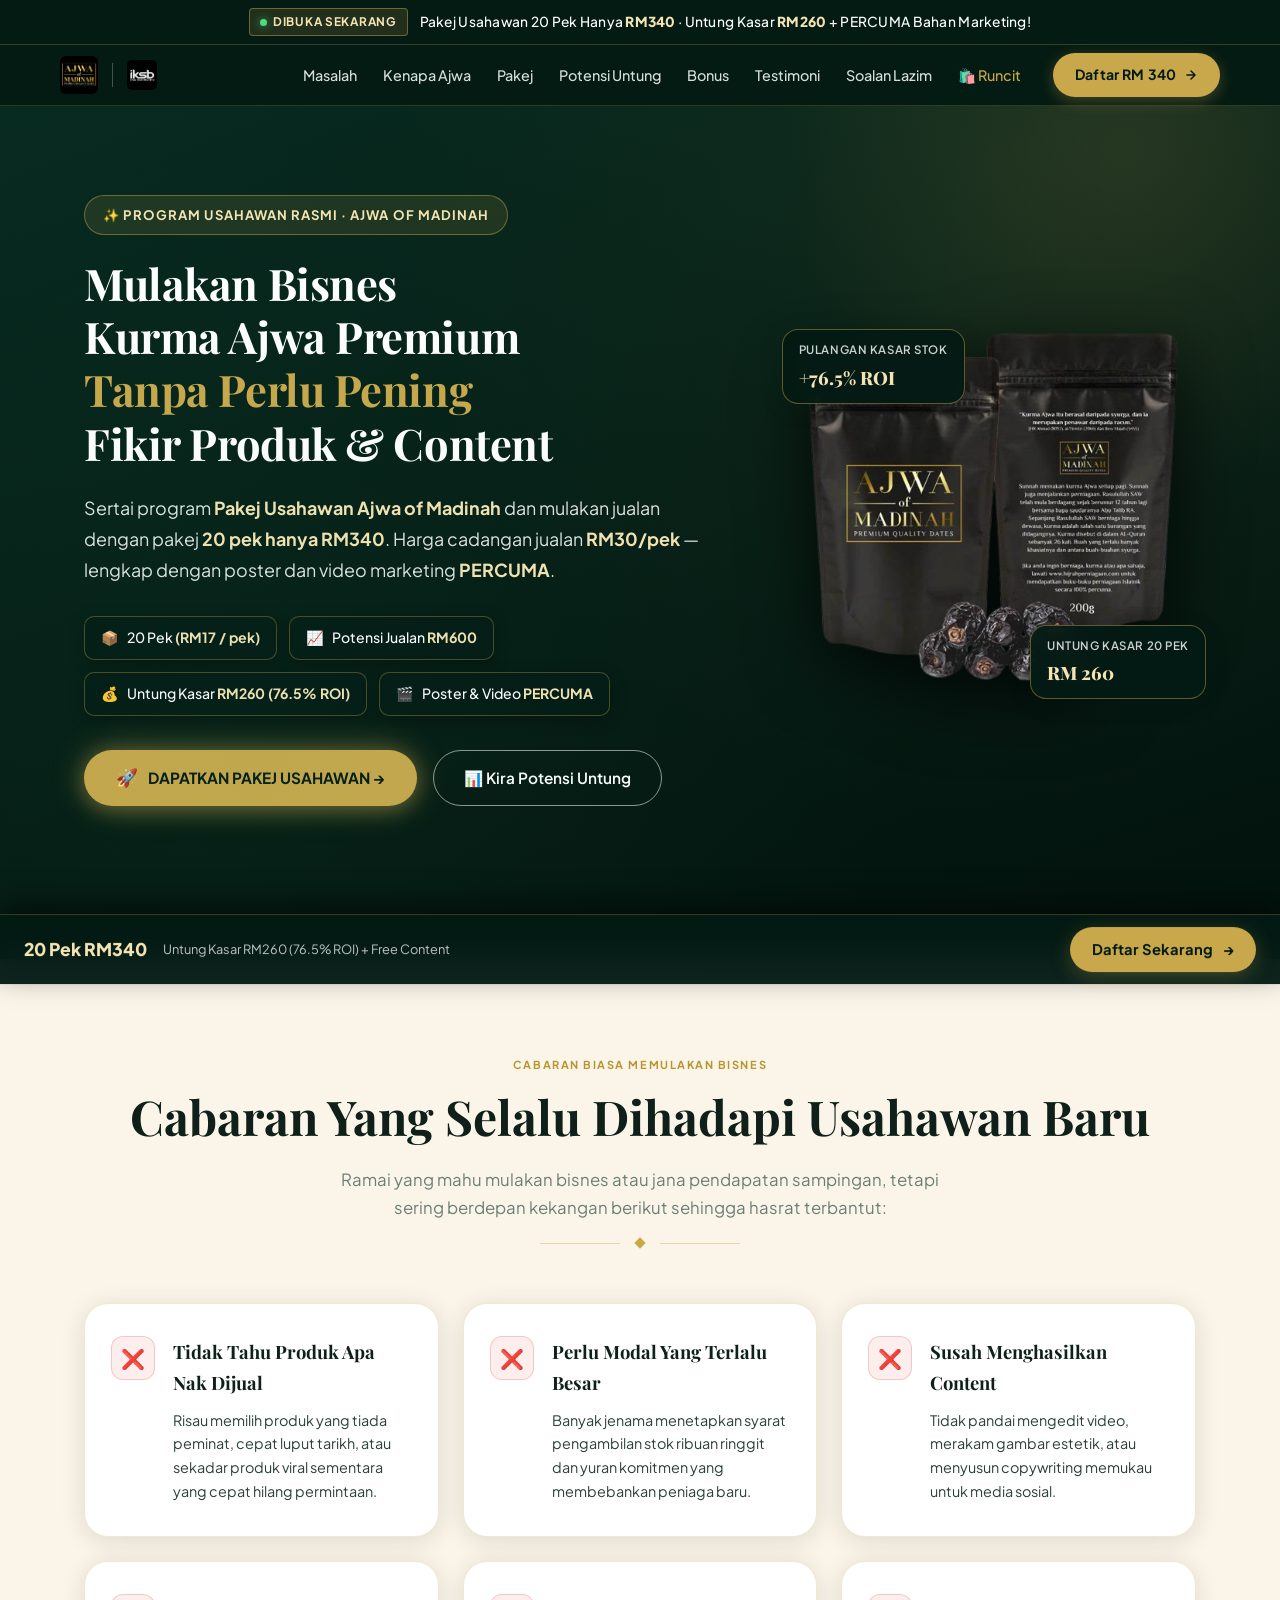
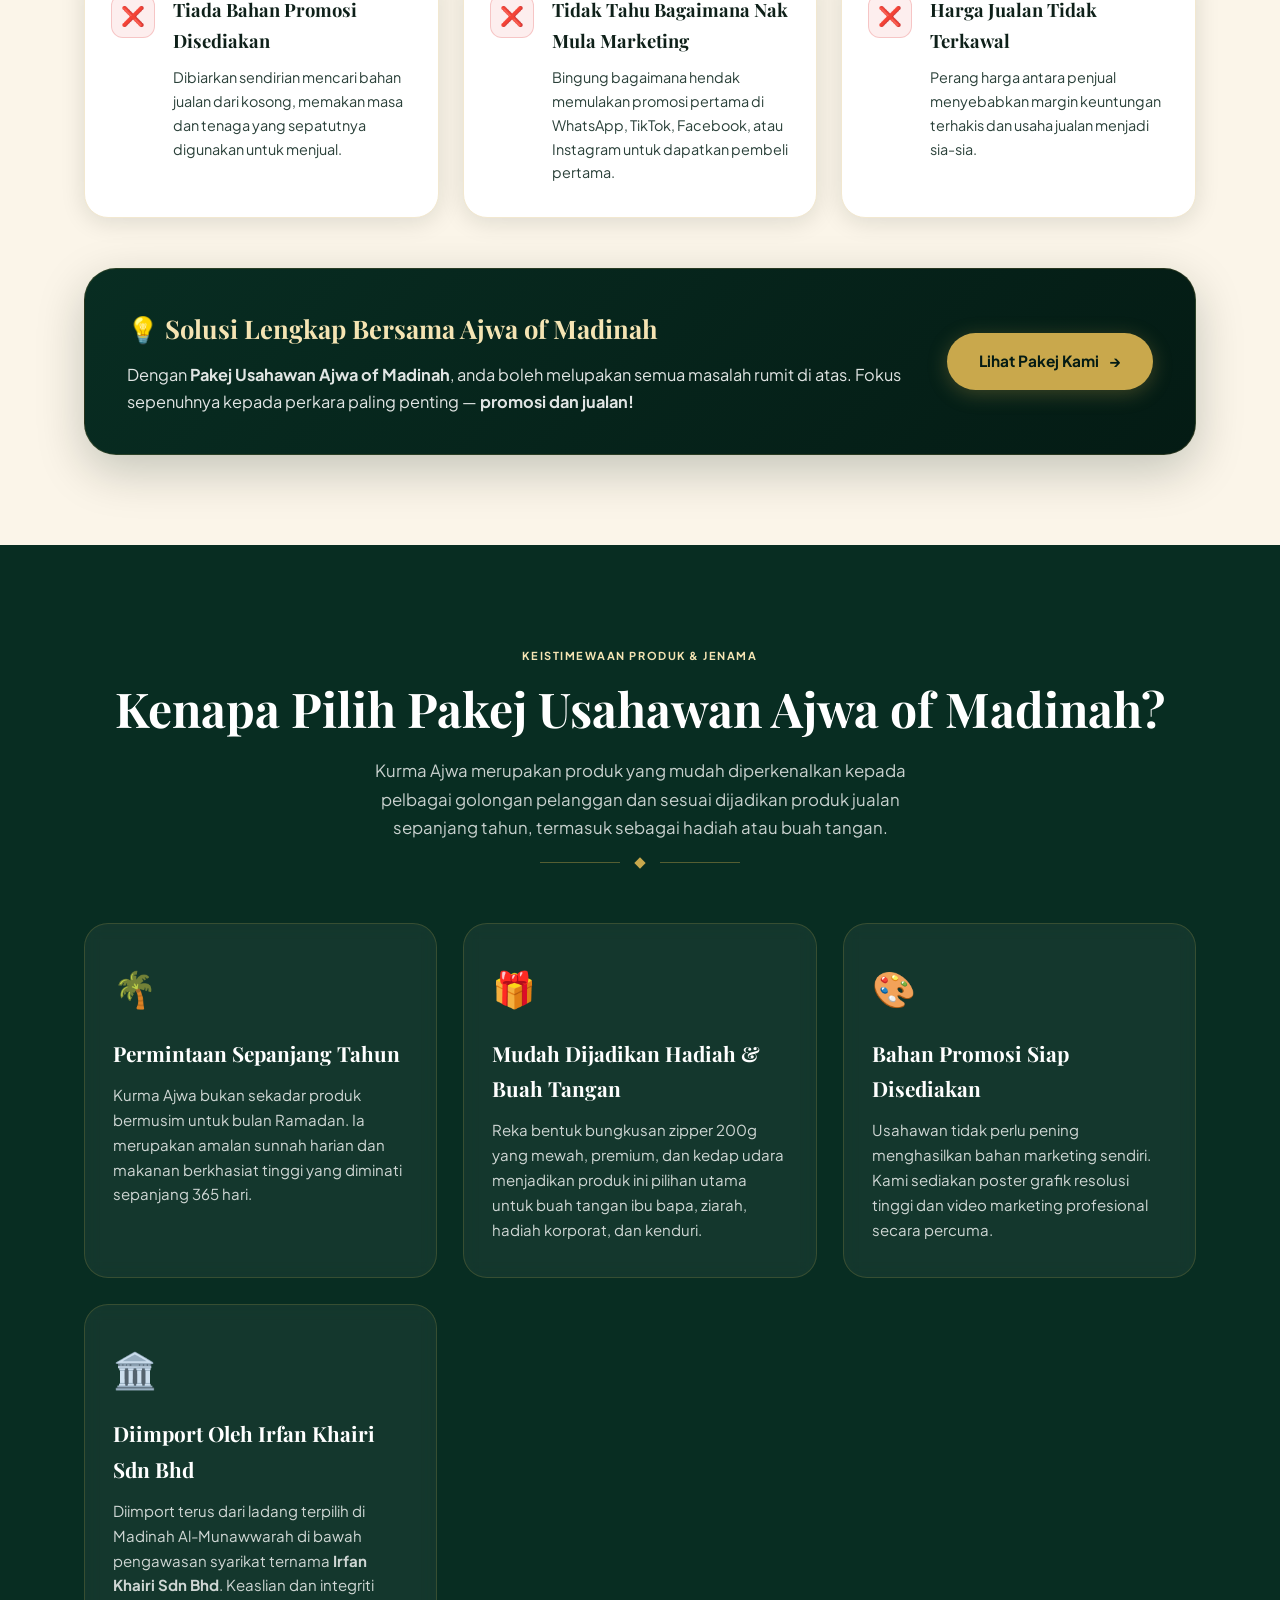
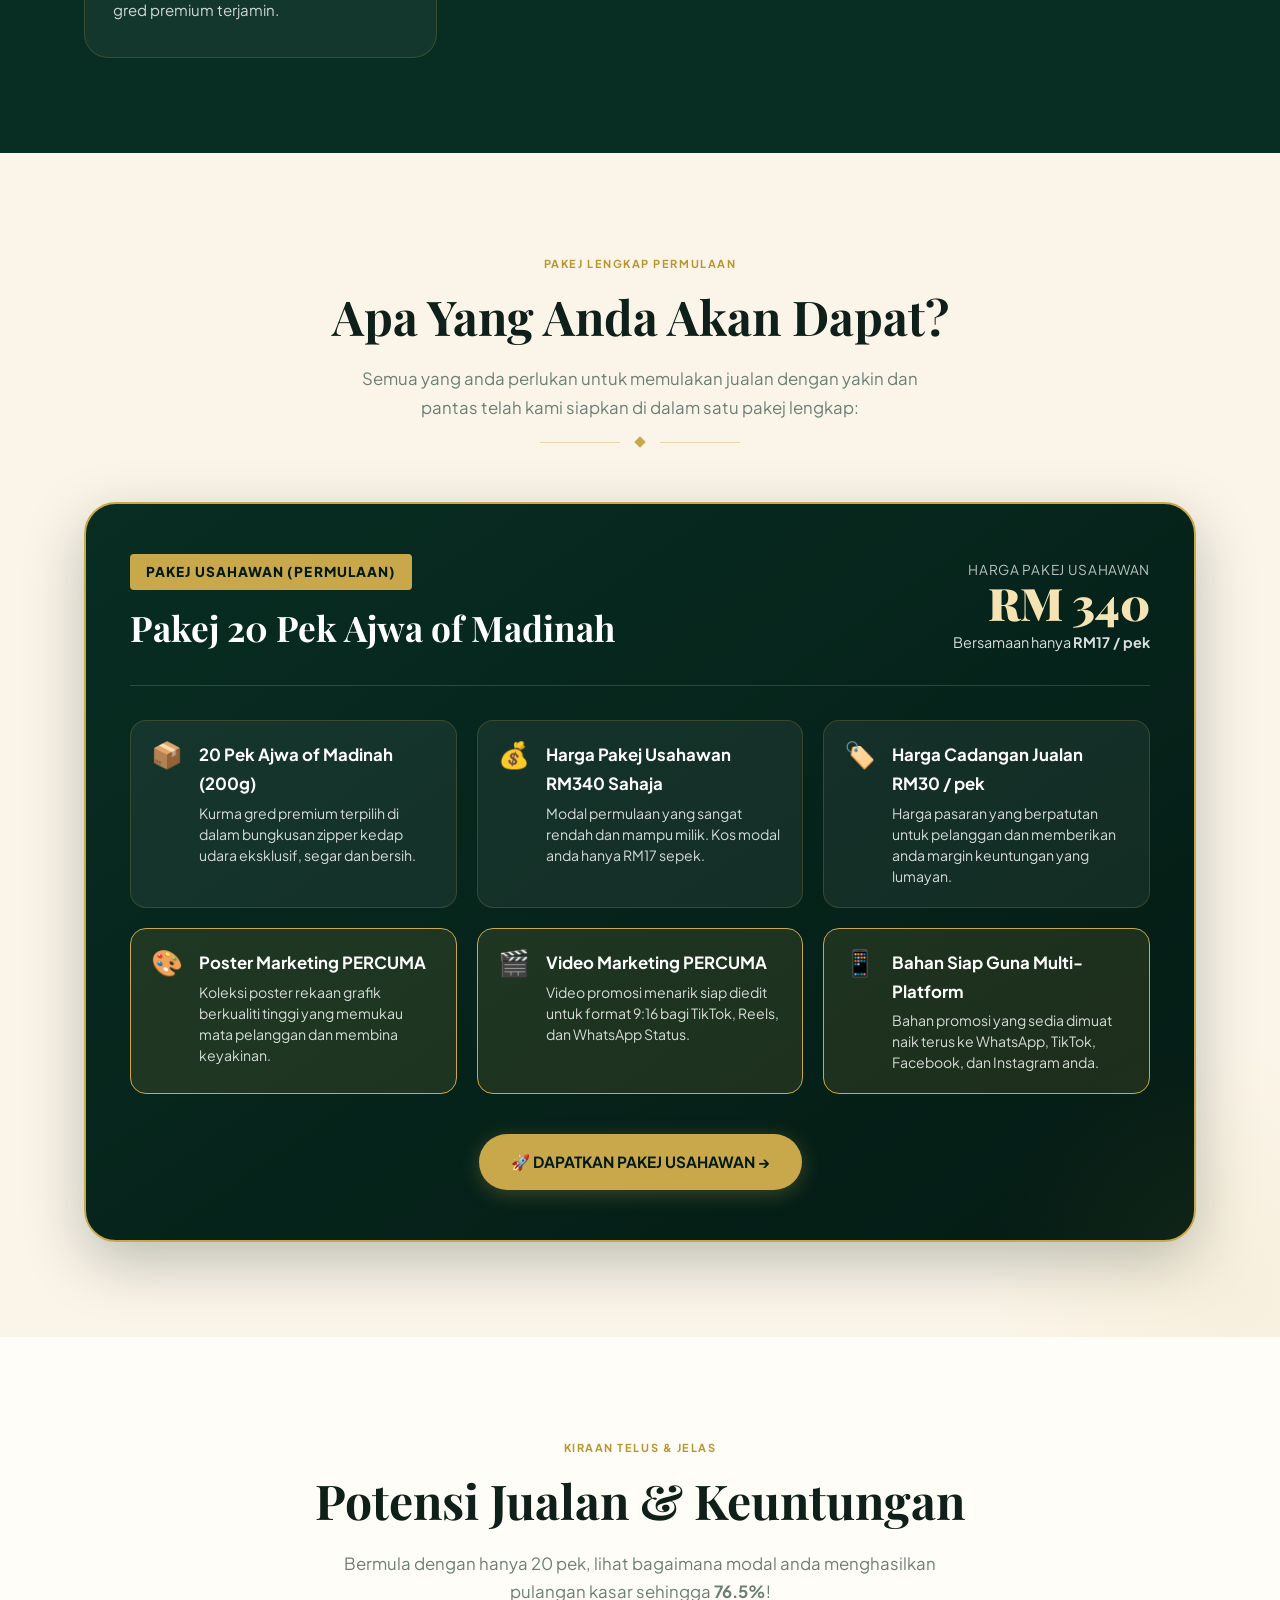
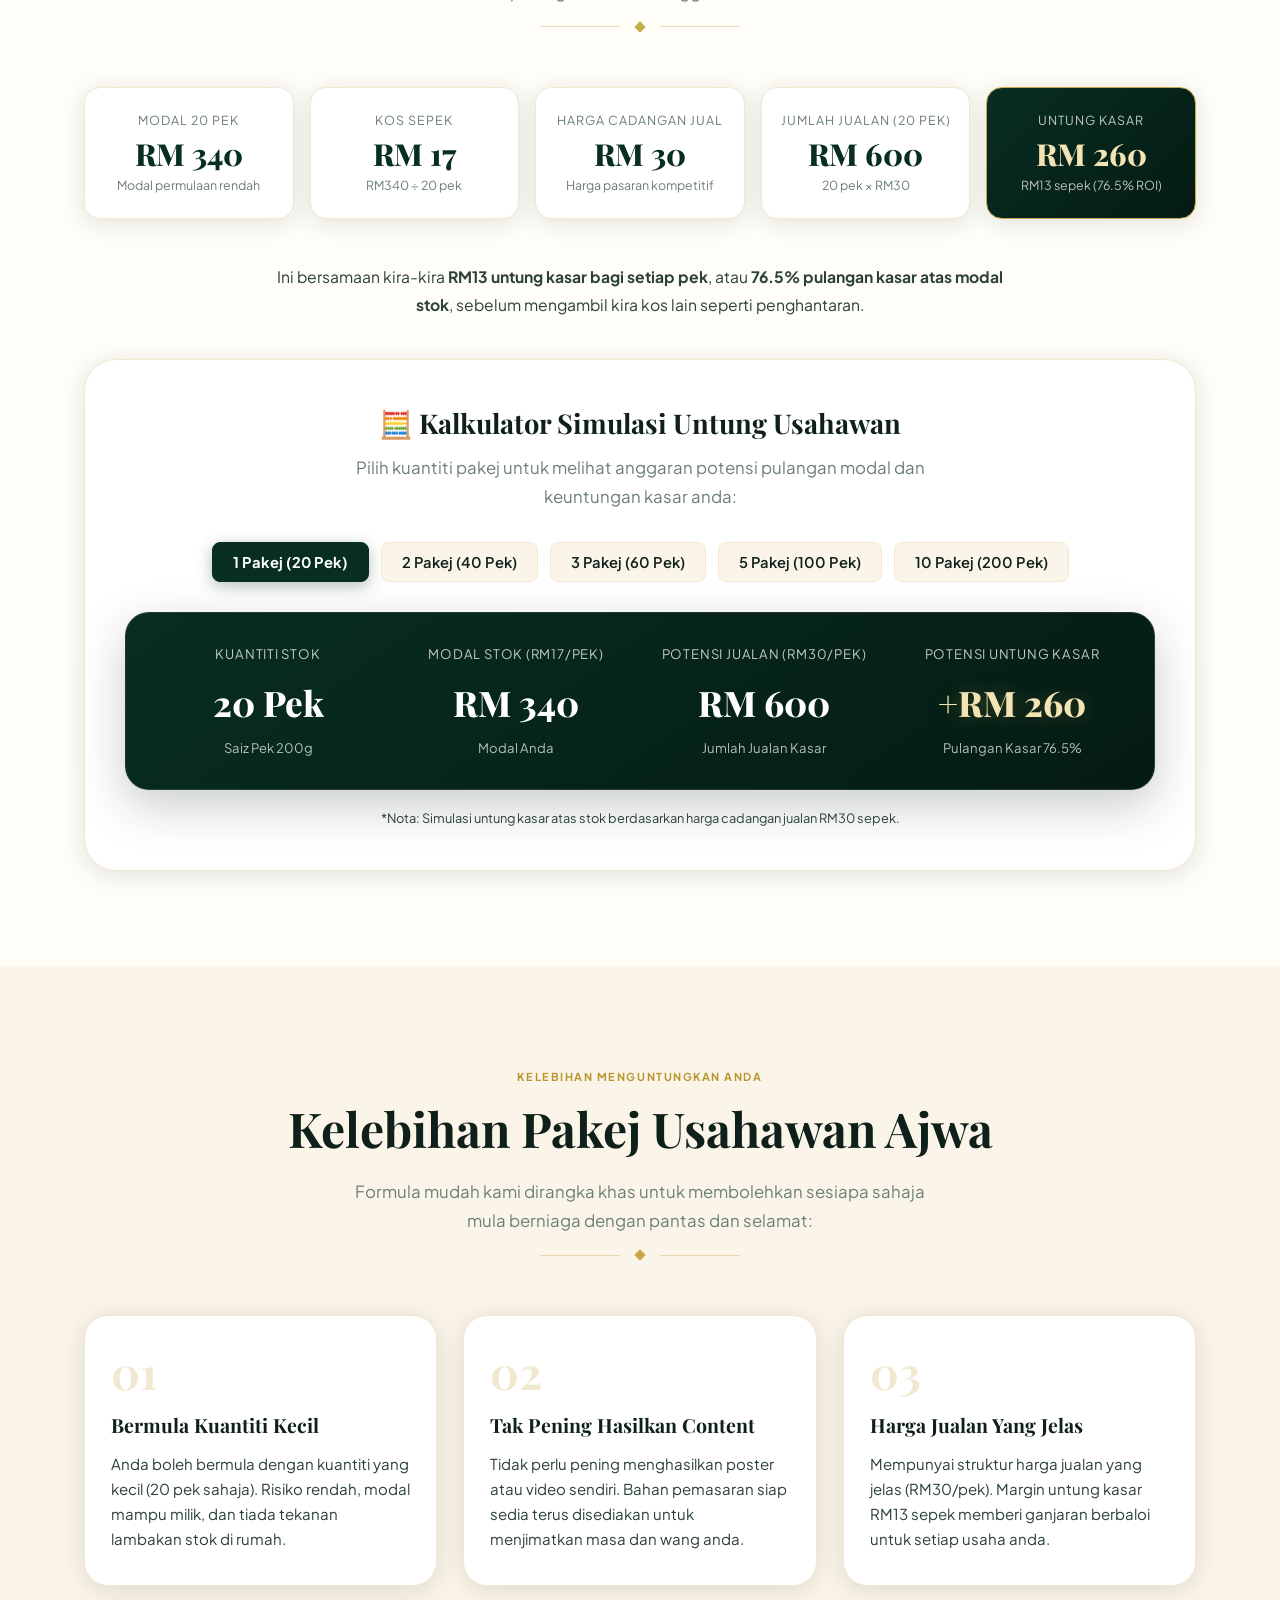
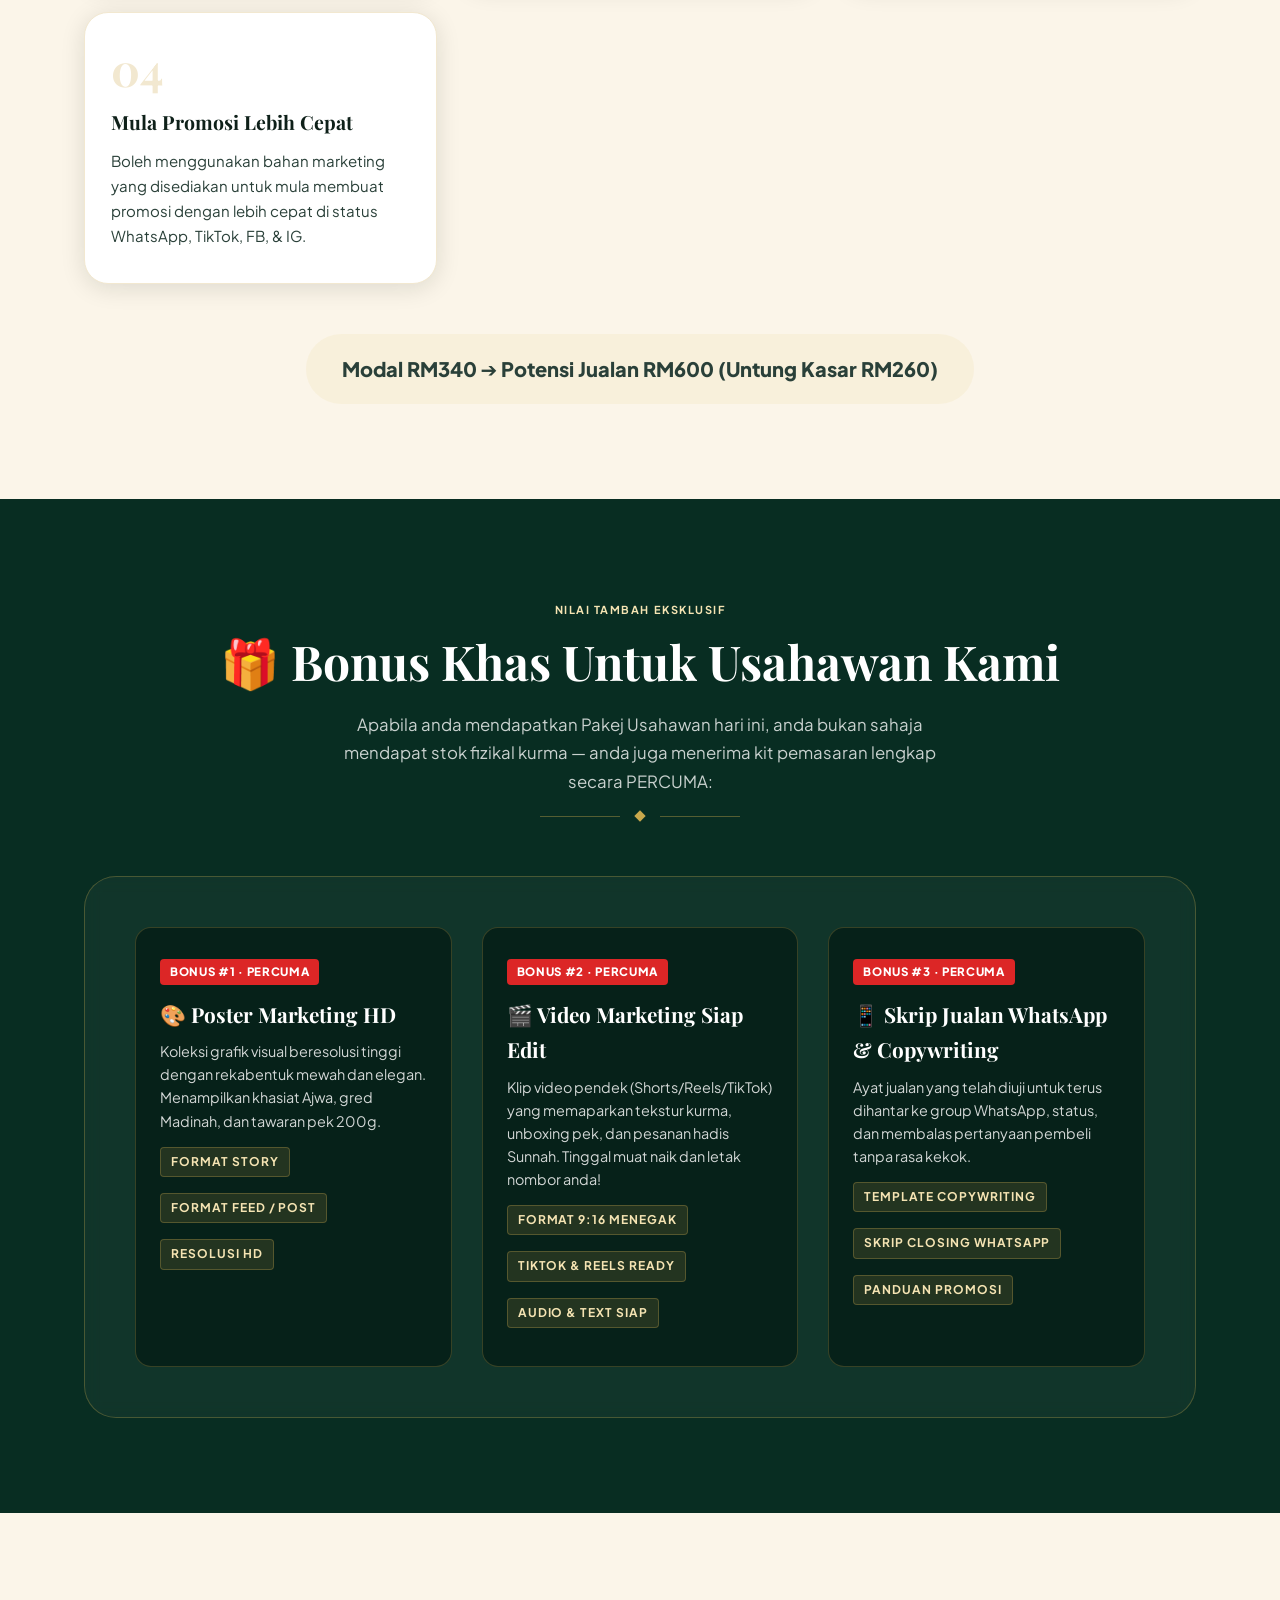
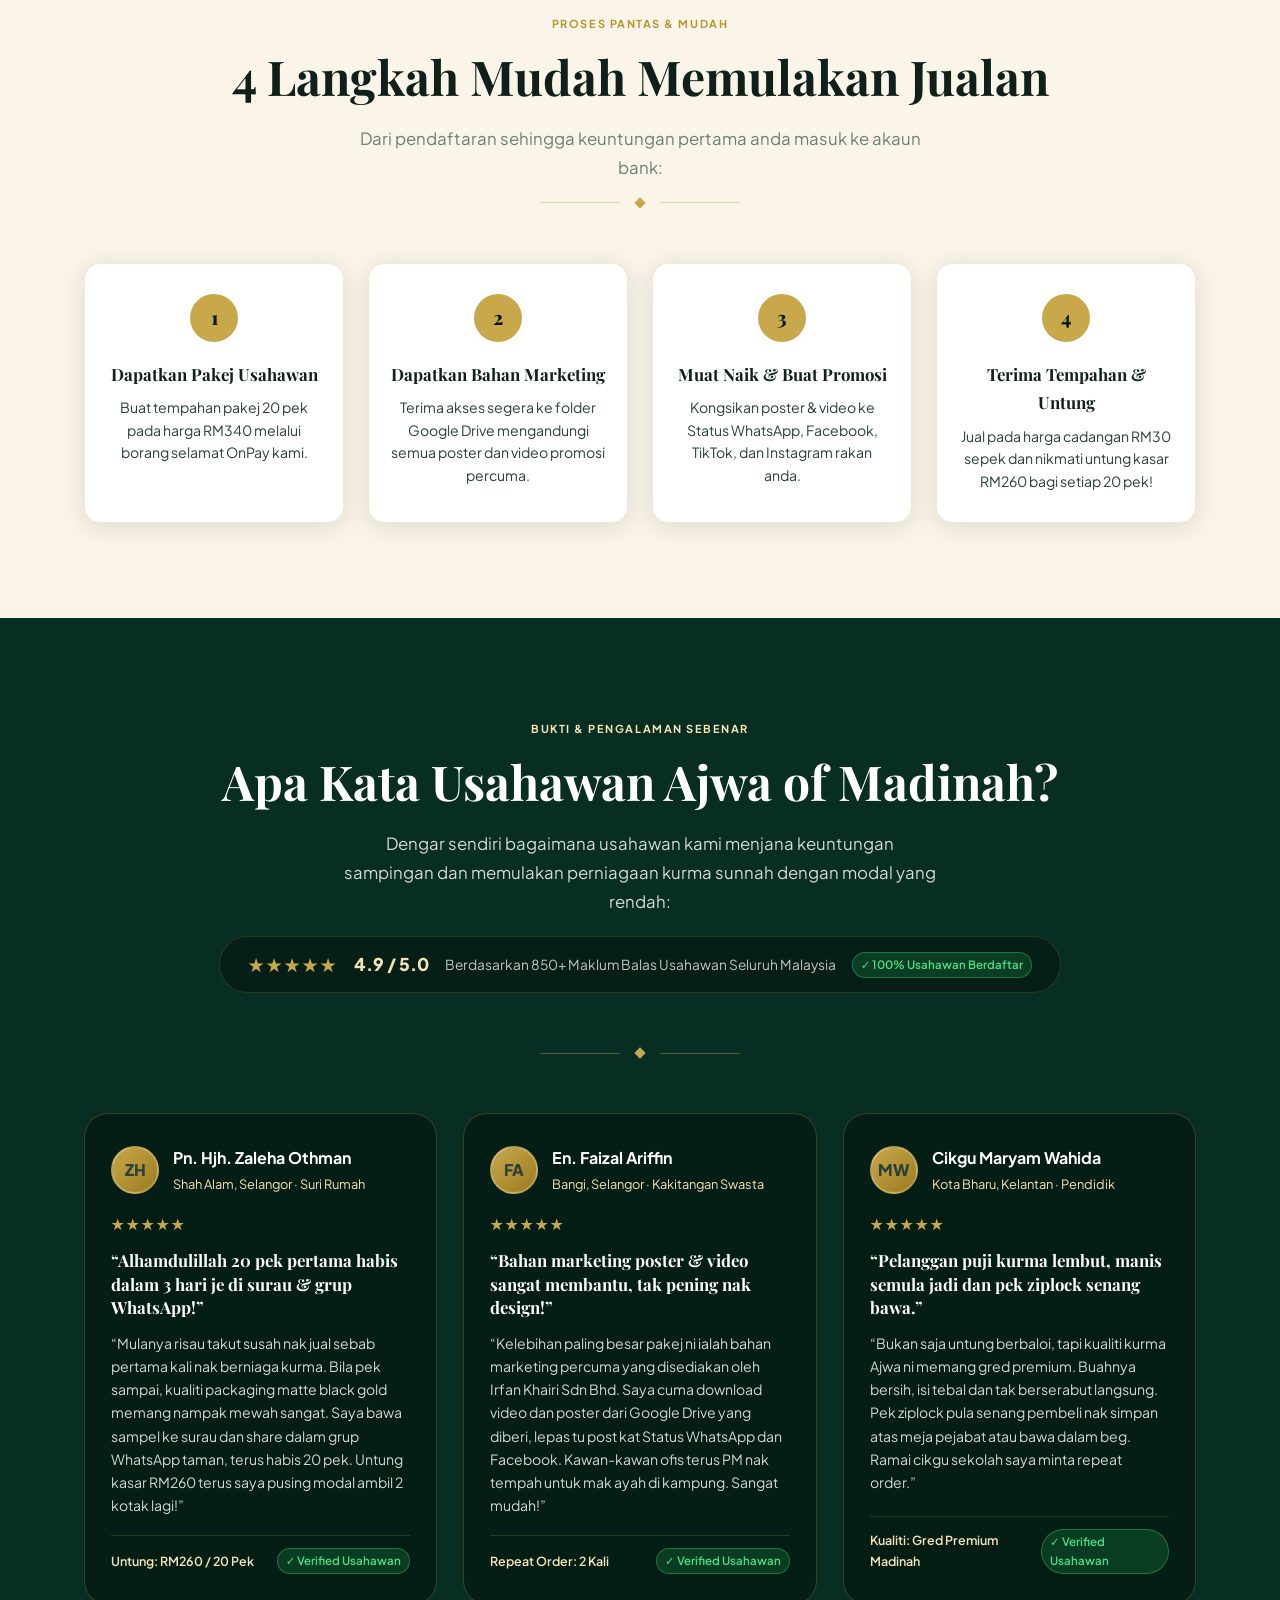
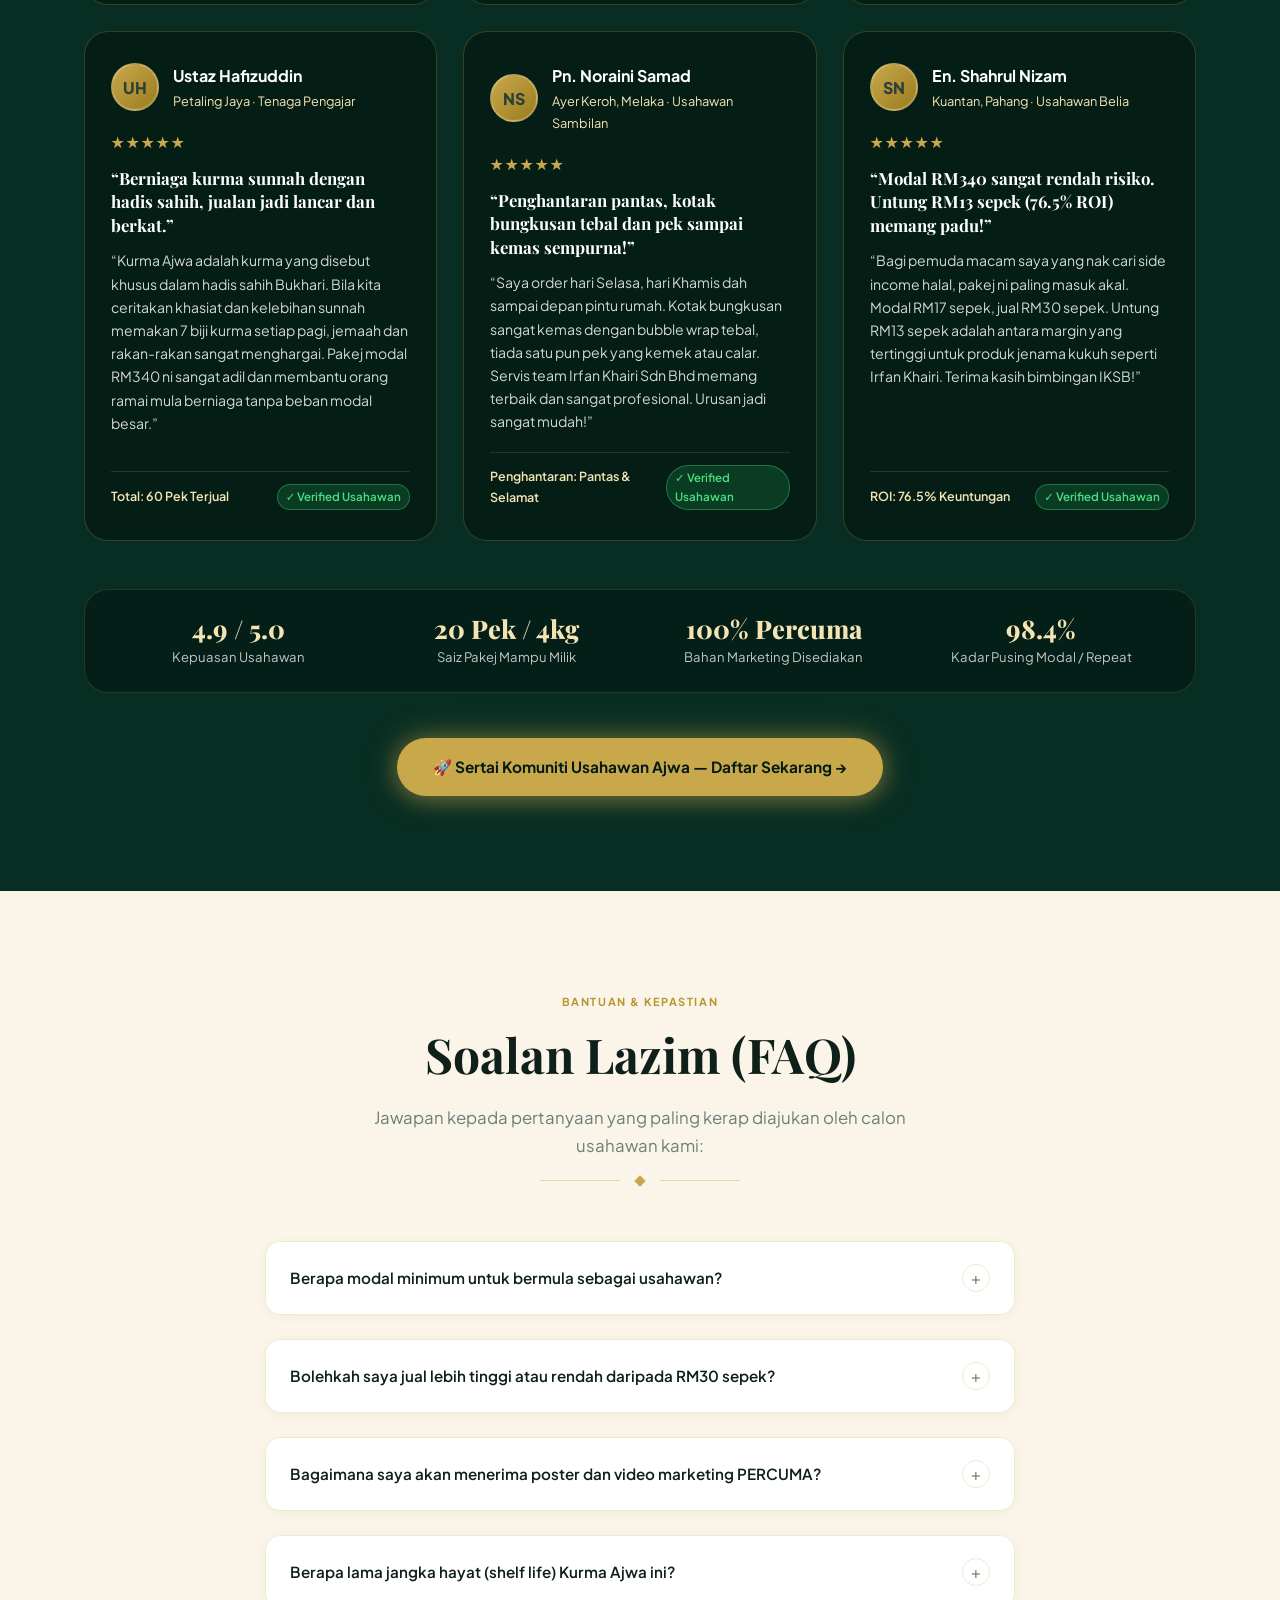
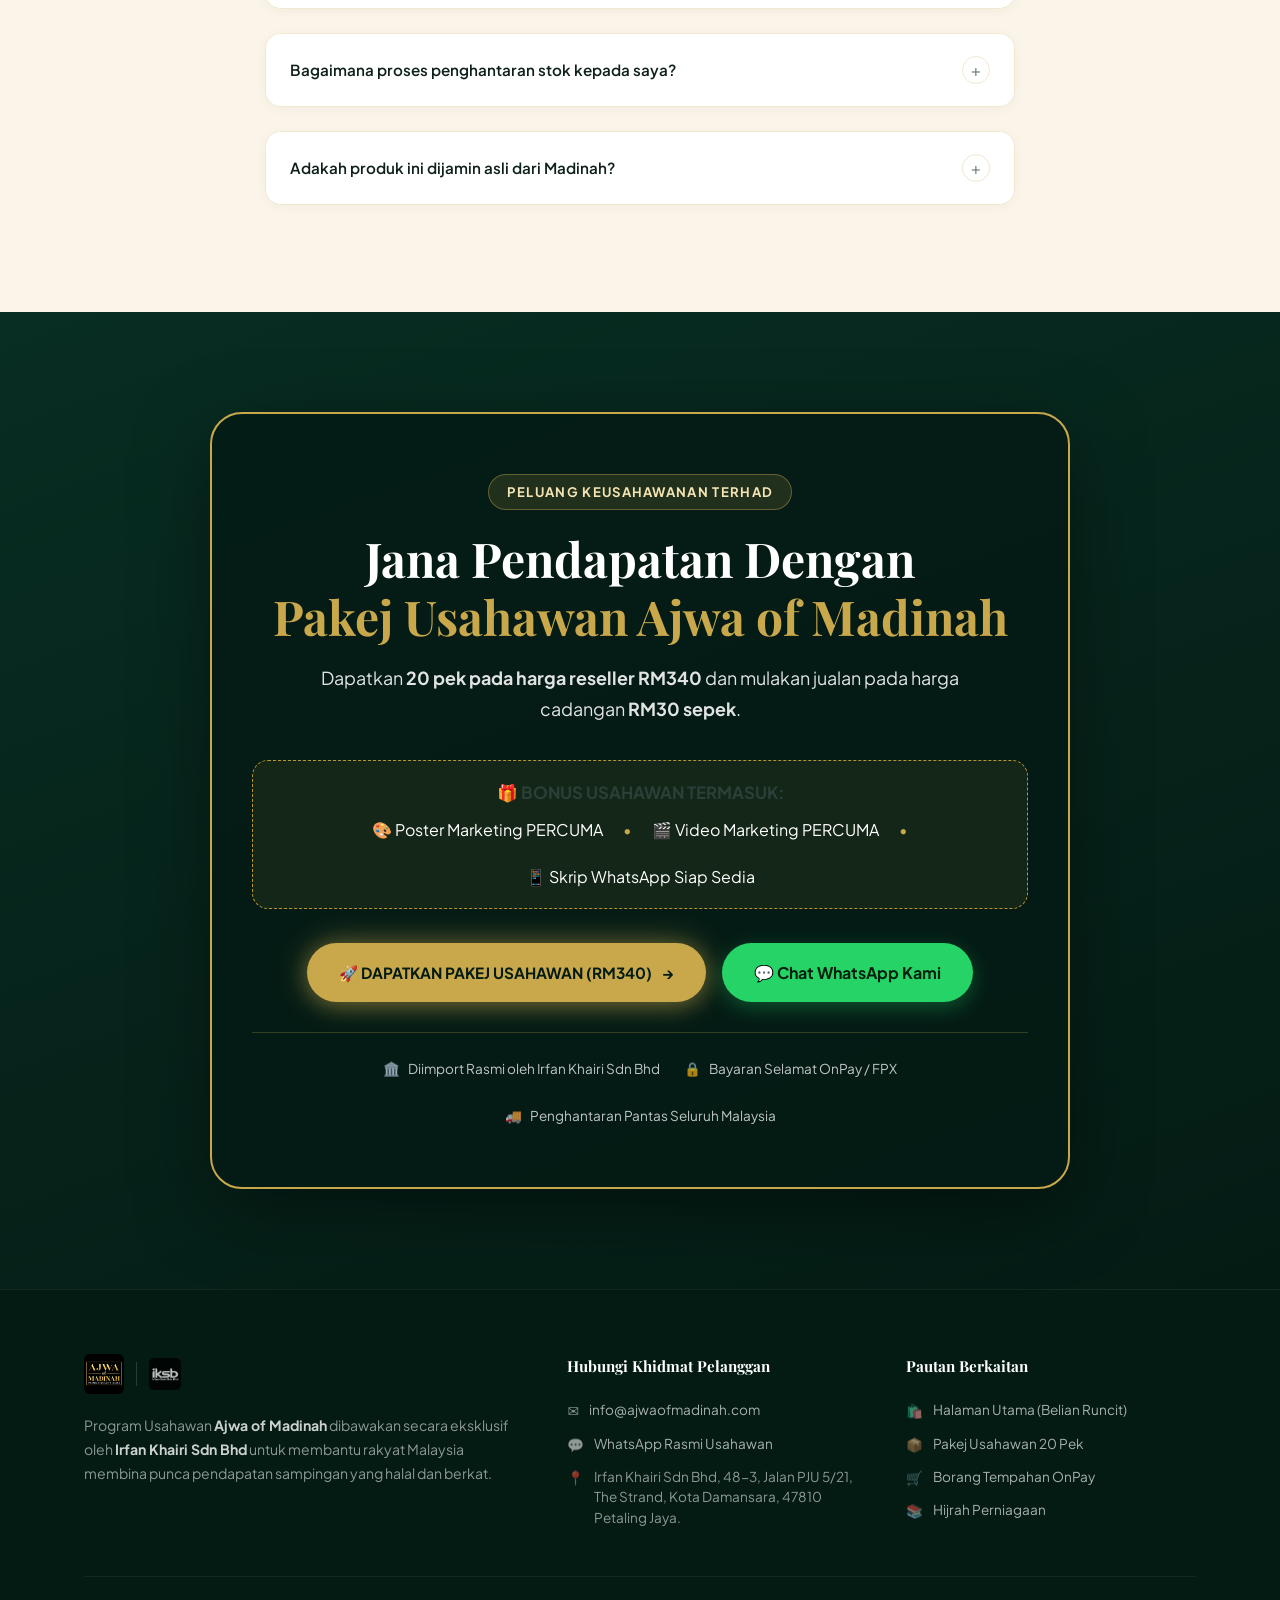
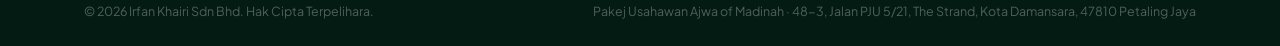
==== commit 36a2b551: "Add customer and entrepreneur reviews/testimonials section to index.html and pakej-usahawan.html" ====
--- a/pakej-usahawan.html
+++ b/pakej-usahawan.html
@@ -22,8 +22,8 @@
   <link rel="preconnect" href="https://fonts.gstatic.com" crossorigin />
   <link href="https://fonts.googleapis.com/css2?family=Playfair+Display:ital,wght@0,400;0,600;0,700;0,800;0,900;1,400;1,600&family=Plus+Jakarta+Sans:wght@300;400;500;600;700;800&display=swap" rel="stylesheet">
   
-  <link rel="stylesheet" href="css/style.css?v=30" />
-  <link rel="stylesheet" href="css/reseller.css?v=30" />
+  <link rel="stylesheet" href="css/style.css?v=32" />
+  <link rel="stylesheet" href="css/reseller.css?v=32" />
 </head>
 <body>
 
@@ -57,6 +57,7 @@
         <li><a href="#pakej">Pakej</a></li>
         <li><a href="#potensi">Potensi Untung</a></li>
         <li><a href="#bonus">Bonus</a></li>
+        <li><a href="#testimoni">Testimoni</a></li>
         <li><a href="#soalan">Soalan Lazim</a></li>
         <li><a href="index.html" class="gold-highlight" title="Beralih ke Halaman Belian Runcit">🛍️ Runcit</a></li>
         <li class="nav-cta">
@@ -85,6 +86,7 @@
     <a href="#pakej" class="mobile-link">Pakej &amp; Modal</a>
     <a href="#potensi" class="mobile-link">Potensi Keuntungan</a>
     <a href="#bonus" class="mobile-link">Bonus Marketing PERCUMA</a>
+    <a href="#testimoni" class="mobile-link">Testimoni &amp; Kisah Usahawan</a>
     <a href="#soalan" class="mobile-link">Soalan Lazim (FAQ)</a>
     <a href="index.html" class="mobile-link gold-highlight">🛍️ Beralih ke Belian Runcit</a>
     <a href="#tempah" class="btn-gold mobile-cta-btn">
@@ -707,6 +709,198 @@
         <h3 class="step-title">Terima Tempahan &amp; Untung</h3>
         <p class="step-desc">Jual pada harga cadangan RM30 sepek dan nikmati untung kasar RM260 bagi setiap 20 pek!</p>
       </div>
+    </div>
+
+  </div>
+</section>
+
+
+<!-- ═══════════════════════════════════════════════════════════
+     SECTION: TESTIMONI & ULASAN USAHAWAN
+     ═══════════════════════════════════════════════════════════ -->
+<section id="testimoni" class="section-reviews" aria-label="Ulasan dan Testimoni Usahawan Ajwa of Madinah">
+  <div class="container">
+
+    <div class="section-head text-center reveal d-1">
+      <div class="section-tag">Bukti &amp; Pengalaman Sebenar</div>
+      <h2 class="section-title">Apa Kata Usahawan Ajwa of Madinah?</h2>
+      <p class="section-desc">
+        Dengar sendiri bagaimana usahawan kami menjana keuntungan sampingan dan memulakan perniagaan kurma sunnah dengan modal yang rendah:
+      </p>
+      
+      <!-- Overall Rating Bar -->
+      <div class="reviews-rating-bar reveal d-2">
+        <span class="rating-stars" aria-label="5 daripada 5 bintang">★★★★★</span>
+        <span class="rating-score">4.9 / 5.0</span>
+        <span class="rating-count">Berdasarkan 850+ Maklum Balas Usahawan Seluruh Malaysia</span>
+        <span class="review-verified">✓ 100% Usahawan Berdaftar</span>
+      </div>
+      
+      <div class="gold-divider" aria-hidden="true"><span></span><div class="gold-diamond"></div><span></span></div>
+    </div>
+
+    <!-- Review Grid -->
+    <div class="reviews-grid">
+
+      <!-- Review Card 1 -->
+      <div class="review-card reveal d-1">
+        <div>
+          <div class="review-card-top">
+            <div class="review-avatar">ZH</div>
+            <div class="review-author-info">
+              <h4>Pn. Hjh. Zaleha Othman</h4>
+              <div class="review-role">Shah Alam, Selangor · Suri Rumah</div>
+            </div>
+          </div>
+          <div class="review-stars">★★★★★</div>
+          <h4 class="review-headline">“Alhamdulillah 20 pek pertama habis dalam 3 hari je di surau &amp; grup WhatsApp!”</h4>
+          <p class="review-body">
+            “Mulanya risau takut susah nak jual sebab pertama kali nak berniaga kurma. Bila pek sampai, kualiti packaging matte black gold memang nampak mewah sangat. Saya bawa sampel ke surau dan share dalam grup WhatsApp taman, terus habis 20 pek. Untung kasar RM260 terus saya pusing modal ambil 2 kotak lagi!”
+          </p>
+        </div>
+        <div class="review-footer-badge">
+          <span class="review-metric-pill">Untung: RM260 / 20 Pek</span>
+          <span class="review-verified">✓ Verified Usahawan</span>
+        </div>
+      </div>
+
+      <!-- Review Card 2 -->
+      <div class="review-card reveal d-2">
+        <div>
+          <div class="review-card-top">
+            <div class="review-avatar">FA</div>
+            <div class="review-author-info">
+              <h4>En. Faizal Ariffin</h4>
+              <div class="review-role">Bangi, Selangor · Kakitangan Swasta</div>
+            </div>
+          </div>
+          <div class="review-stars">★★★★★</div>
+          <h4 class="review-headline">“Bahan marketing poster &amp; video sangat membantu, tak pening nak design!”</h4>
+          <p class="review-body">
+            “Kelebihan paling besar pakej ni ialah bahan marketing percuma yang disediakan oleh Irfan Khairi Sdn Bhd. Saya cuma download video dan poster dari Google Drive yang diberi, lepas tu post kat Status WhatsApp dan Facebook. Kawan-kawan ofis terus PM nak tempah untuk mak ayah di kampung. Sangat mudah!”
+          </p>
+        </div>
+        <div class="review-footer-badge">
+          <span class="review-metric-pill">Repeat Order: 2 Kali</span>
+          <span class="review-verified">✓ Verified Usahawan</span>
+        </div>
+      </div>
+
+      <!-- Review Card 3 -->
+      <div class="review-card reveal d-3">
+        <div>
+          <div class="review-card-top">
+            <div class="review-avatar">MW</div>
+            <div class="review-author-info">
+              <h4>Cikgu Maryam Wahida</h4>
+              <div class="review-role">Kota Bharu, Kelantan · Pendidik</div>
+            </div>
+          </div>
+          <div class="review-stars">★★★★★</div>
+          <h4 class="review-headline">“Pelanggan puji kurma lembut, manis semula jadi dan pek ziplock senang bawa.”</h4>
+          <p class="review-body">
+            “Bukan saja untung berbaloi, tapi kualiti kurma Ajwa ni memang gred premium. Buahnya bersih, isi tebal dan tak berserabut langsung. Pek ziplock pula senang pembeli nak simpan atas meja pejabat atau bawa dalam beg. Ramai cikgu sekolah saya minta repeat order.”
+          </p>
+        </div>
+        <div class="review-footer-badge">
+          <span class="review-metric-pill">Kualiti: Gred Premium Madinah</span>
+          <span class="review-verified">✓ Verified Usahawan</span>
+        </div>
+      </div>
+
+      <!-- Review Card 4 -->
+      <div class="review-card reveal d-1">
+        <div>
+          <div class="review-card-top">
+            <div class="review-avatar">UH</div>
+            <div class="review-author-info">
+              <h4>Ustaz Hafizuddin</h4>
+              <div class="review-role">Petaling Jaya · Tenaga Pengajar</div>
+            </div>
+          </div>
+          <div class="review-stars">★★★★★</div>
+          <h4 class="review-headline">“Berniaga kurma sunnah dengan hadis sahih, jualan jadi lancar dan berkat.”</h4>
+          <p class="review-body">
+            “Kurma Ajwa adalah kurma yang disebut khusus dalam hadis sahih Bukhari. Bila kita ceritakan khasiat dan kelebihan sunnah memakan 7 biji kurma setiap pagi, jemaah dan rakan-rakan sangat menghargai. Pakej modal RM340 ni sangat adil dan membantu orang ramai mula berniaga tanpa beban modal besar.”
+          </p>
+        </div>
+        <div class="review-footer-badge">
+          <span class="review-metric-pill">Total: 60 Pek Terjual</span>
+          <span class="review-verified">✓ Verified Usahawan</span>
+        </div>
+      </div>
+
+      <!-- Review Card 5 -->
+      <div class="review-card reveal d-2">
+        <div>
+          <div class="review-card-top">
+            <div class="review-avatar">NS</div>
+            <div class="review-author-info">
+              <h4>Pn. Noraini Samad</h4>
+              <div class="review-role">Ayer Keroh, Melaka · Usahawan Sambilan</div>
+            </div>
+          </div>
+          <div class="review-stars">★★★★★</div>
+          <h4 class="review-headline">“Penghantaran pantas, kotak bungkusan tebal dan pek sampai kemas sempurna!”</h4>
+          <p class="review-body">
+            “Saya order hari Selasa, hari Khamis dah sampai depan pintu rumah. Kotak bungkusan sangat kemas dengan bubble wrap tebal, tiada satu pun pek yang kemek atau calar. Servis team Irfan Khairi Sdn Bhd memang terbaik dan sangat profesional. Urusan jadi sangat mudah!”
+          </p>
+        </div>
+        <div class="review-footer-badge">
+          <span class="review-metric-pill">Penghantaran: Pantas &amp; Selamat</span>
+          <span class="review-verified">✓ Verified Usahawan</span>
+        </div>
+      </div>
+
+      <!-- Review Card 6 -->
+      <div class="review-card reveal d-3">
+        <div>
+          <div class="review-card-top">
+            <div class="review-avatar">SN</div>
+            <div class="review-author-info">
+              <h4>En. Shahrul Nizam</h4>
+              <div class="review-role">Kuantan, Pahang · Usahawan Belia</div>
+            </div>
+          </div>
+          <div class="review-stars">★★★★★</div>
+          <h4 class="review-headline">“Modal RM340 sangat rendah risiko. Untung RM13 sepek (76.5% ROI) memang padu!”</h4>
+          <p class="review-body">
+            “Bagi pemuda macam saya yang nak cari side income halal, pakej ni paling masuk akal. Modal RM17 sepek, jual RM30 sepek. Untung RM13 sepek adalah antara margin yang tertinggi untuk produk jenama kukuh seperti Irfan Khairi. Terima kasih bimbingan IKSB!”
+          </p>
+        </div>
+        <div class="review-footer-badge">
+          <span class="review-metric-pill">ROI: 76.5% Keuntungan</span>
+          <span class="review-verified">✓ Verified Usahawan</span>
+        </div>
+      </div>
+
+    </div>
+
+    <!-- Trust Stats Bar -->
+    <div class="reviews-trust-bar reveal d-2">
+      <div class="trust-item">
+        <div class="trust-item-val">4.9 / 5.0</div>
+        <div class="trust-item-lbl">Kepuasan Usahawan</div>
+      </div>
+      <div class="trust-item">
+        <div class="trust-item-val">20 Pek / 4kg</div>
+        <div class="trust-item-lbl">Saiz Pakej Mampu Milik</div>
+      </div>
+      <div class="trust-item">
+        <div class="trust-item-val">100% Percuma</div>
+        <div class="trust-item-lbl">Bahan Marketing Disediakan</div>
+      </div>
+      <div class="trust-item">
+        <div class="trust-item-val">98.4%</div>
+        <div class="trust-item-lbl">Kadar Pusing Modal / Repeat</div>
+      </div>
+    </div>
+
+    <!-- Review Section Action CTA -->
+    <div class="text-center reveal d-3" style="margin-top: 45px;">
+      <a href="#tempah" class="btn-gold hero-btn-glow" style="display: inline-flex; align-items: center; gap: 10px; padding: 16px 36px;">
+        <span>🚀 Sertai Komuniti Usahawan Ajwa — Daftar Sekarang →</span>
+      </a>
     </div>
 
   </div>
--- a/css/style.css
+++ b/css/style.css
@@ -630,6 +630,86 @@
 .bonus-text-area p { font-size: .92rem; color: var(--text-muted); line-height: 1.65; }
 .bonus-link { color: var(--gold-500); font-weight: 700; text-decoration: underline; }
 .bonus-action-area { flex-shrink: 0; }
+
+/* ============================================================
+   CUSTOMER REVIEWS & TESTIMONIALS (#testimoni)
+   ============================================================ */
+#testimoni { background: var(--cream-200); padding-block: var(--section-py); }
+.reviews-rating-bar.light-theme {
+  display: inline-flex;
+  align-items: center;
+  gap: 14px;
+  background: var(--white);
+  border: 1px solid var(--cream-300);
+  padding: 10px 24px;
+  border-radius: 100px;
+  margin: 16px auto 36px;
+  box-shadow: var(--shadow-card);
+  flex-wrap: wrap;
+  justify-content: center;
+}
+.rating-stars { color: var(--gold-400); font-size: 1.15rem; letter-spacing: 2px; }
+.reviews-rating-bar.light-theme .rating-score { font-weight: 800; font-size: 1.08rem; color: var(--green-800); }
+.reviews-rating-bar.light-theme .rating-count { font-size: .84rem; color: var(--text-muted); }
+.review-verified.light-theme {
+  font-size: .72rem;
+  background: rgba(34, 197, 94, 0.14);
+  color: #166534;
+  border: 1px solid rgba(34, 197, 94, 0.3);
+  padding: 2px 8px;
+  border-radius: 100px;
+  font-weight: 700;
+}
+.reviews-grid-main {
+  display: grid;
+  grid-template-columns: repeat(auto-fit, minmax(320px, 1fr));
+  gap: 24px;
+}
+.review-card-main {
+  background: var(--white);
+  border: 1px solid var(--cream-300);
+  border-radius: var(--radius-lg);
+  padding: 30px 26px;
+  display: flex;
+  flex-direction: column;
+  justify-content: space-between;
+  transition: transform var(--transition), box-shadow var(--transition), border-color var(--transition);
+  box-shadow: var(--shadow-card);
+}
+.review-card-main:hover {
+  transform: translateY(-4px);
+  border-color: var(--gold-400);
+  box-shadow: var(--shadow-card-hover);
+}
+.review-card-main .review-card-top { display: flex; align-items: center; gap: 14px; margin-bottom: 14px; }
+.review-card-main .review-avatar {
+  width: 46px; height: 46px; border-radius: 50%;
+  background: linear-gradient(135deg, var(--green-800) 0%, var(--green-700) 100%);
+  color: var(--gold-light);
+  font-weight: 800; font-size: .95rem;
+  display: flex; align-items: center; justify-content: center;
+  flex-shrink: 0;
+  border: 1.5px solid var(--gold-400);
+}
+.review-card-main .review-author-info h4 { font-size: 1rem; font-weight: 700; color: var(--text-dark); margin-bottom: 2px; }
+.review-card-main .review-role { font-size: .8rem; color: var(--text-muted); }
+.review-card-main .review-stars { color: var(--gold-400); font-size: .95rem; margin-bottom: 10px; letter-spacing: 2px; }
+.review-card-main .review-headline { font-family: var(--font-serif); font-size: 1.05rem; font-weight: 700; color: var(--text-dark); line-height: 1.4; margin-bottom: 10px; }
+.review-card-main .review-body { font-size: .88rem; color: var(--text-body); line-height: 1.65; margin-bottom: 16px; flex-grow: 1; }
+.review-card-main .review-footer-badge {
+  display: flex; align-items: center; justify-content: space-between;
+  border-top: 1px solid var(--cream-300); padding-top: 12px;
+  font-size: .78rem; color: var(--text-muted);
+}
+.review-card-main .review-metric-pill { color: var(--green-800); font-weight: 700; }
+.reviews-trust-bar.light-theme {
+  display: grid; grid-template-columns: repeat(auto-fit, minmax(200px, 1fr));
+  gap: 20px; background: var(--white); border: 1px solid var(--cream-300);
+  border-radius: var(--radius-lg); padding: 24px 30px; margin-top: 40px;
+  text-align: center; box-shadow: var(--shadow-card);
+}
+.reviews-trust-bar.light-theme .trust-item-val { font-family: var(--font-serif); font-size: 1.6rem; font-weight: 800; color: var(--green-800); line-height: 1.1; margin-bottom: 4px; }
+.reviews-trust-bar.light-theme .trust-item-lbl { font-size: .82rem; color: var(--text-muted); }
 
 /* ============================================================
    PAKEJ (#pakej)
--- a/css/reseller.css
+++ b/css/reseller.css
@@ -1409,6 +1409,199 @@
 
 .sticky-pack-sub {
   font-size: 0.8rem;
+  color: rgba(255, 255, 255, 0.75);
+}
+
+/* ════════════════════════════════════════════════════════════
+   SECTION: ULASAN & TESTIMONI USAHAWAN
+   ════════════════════════════════════════════════════════════ */
+.section-reviews {
+  padding: 95px 0 !important;
+  background: var(--green-800) !important;
+  position: relative;
+  overflow: hidden;
+}
+
+.section-reviews .section-tag {
+  color: var(--gold-light) !important;
+}
+
+.section-reviews .section-title {
+  color: var(--white) !important;
+  font-family: var(--font-serif);
+}
+
+.section-reviews .section-desc {
+  color: rgba(255, 255, 255, 0.82) !important;
+}
+
+.reviews-rating-bar {
+  display: inline-flex;
+  align-items: center;
+  gap: 16px;
+  background: rgba(4, 27, 20, 0.75);
+  border: 1px solid var(--border-gold-subtle);
+  padding: 12px 28px;
+  border-radius: 100px;
+  margin: 20px auto 40px;
+  flex-wrap: wrap;
+  justify-content: center;
+}
+
+.rating-stars {
+  color: var(--gold-400);
+  font-size: 1.15rem;
+  letter-spacing: 2px;
+}
+
+.rating-score {
+  font-weight: 800;
+  font-size: 1.1rem;
+  color: var(--gold-light);
+}
+
+.rating-count {
+  font-size: 0.86rem;
+  color: rgba(255, 255, 255, 0.75);
+}
+
+.reviews-grid {
+  display: grid;
+  grid-template-columns: repeat(auto-fit, minmax(320px, 1fr));
+  gap: 26px;
+  margin-top: 30px;
+}
+
+.review-card {
+  background: rgba(4, 27, 20, 0.82);
+  border: 1px solid rgba(201, 168, 76, 0.25);
+  border-radius: var(--radius-lg);
+  padding: 30px 26px;
+  display: flex;
+  flex-direction: column;
+  justify-content: space-between;
+  transition: var(--transition);
+  position: relative;
+}
+
+.review-card:hover {
+  transform: translateY(-5px);
+  border-color: var(--gold-400);
+  box-shadow: 0 16px 36px rgba(0, 0, 0, 0.4);
+}
+
+.review-card-top {
+  display: flex;
+  align-items: center;
+  gap: 14px;
+  margin-bottom: 16px;
+}
+
+.review-avatar {
+  width: 48px;
+  height: 48px;
+  border-radius: 50%;
+  background: linear-gradient(135deg, var(--gold-400) 0%, var(--gold-600) 100%);
+  color: var(--green-950);
+  font-weight: 800;
+  font-size: 1rem;
+  display: flex;
+  align-items: center;
+  justify-content: center;
+  flex-shrink: 0;
+  border: 2px solid rgba(255, 255, 255, 0.2);
+}
+
+.review-author-info h4 {
+  font-size: 1rem;
+  font-weight: 700;
+  color: var(--white);
+  margin-bottom: 2px;
+}
+
+.review-role {
+  font-size: 0.8rem;
+  color: var(--gold-light);
+  display: flex;
+  align-items: center;
+  gap: 6px;
+}
+
+.review-verified {
+  font-size: 0.72rem;
+  background: rgba(34, 197, 94, 0.18);
+  color: #4ade80;
+  border: 1px solid rgba(74, 222, 128, 0.35);
+  padding: 2px 8px;
+  border-radius: 100px;
+  display: inline-flex;
+  align-items: center;
+  gap: 4px;
+  font-weight: 600;
+}
+
+.review-stars {
+  color: var(--gold-400);
+  font-size: 0.95rem;
+  margin-bottom: 12px;
+  letter-spacing: 2px;
+}
+
+.review-headline {
+  font-family: var(--font-serif);
+  font-size: 1.05rem;
+  font-weight: 700;
+  color: var(--white);
+  line-height: 1.4;
+  margin-bottom: 12px;
+}
+
+.review-body {
+  font-size: 0.88rem;
+  color: rgba(255, 255, 255, 0.82);
+  line-height: 1.65;
+  margin-bottom: 18px;
+  flex-grow: 1;
+}
+
+.review-footer-badge {
+  display: flex;
+  align-items: center;
+  justify-content: space-between;
+  border-top: 1px solid rgba(201, 168, 76, 0.18);
+  padding-top: 12px;
+  font-size: 0.78rem;
+  color: rgba(255, 255, 255, 0.65);
+}
+
+.review-metric-pill {
+  color: var(--gold-light);
+  font-weight: 600;
+}
+
+.reviews-trust-bar {
+  display: grid;
+  grid-template-columns: repeat(auto-fit, minmax(200px, 1fr));
+  gap: 20px;
+  background: rgba(4, 27, 20, 0.7);
+  border: 1px solid var(--border-gold-subtle);
+  border-radius: var(--radius-lg);
+  padding: 24px 30px;
+  margin-top: 48px;
+  text-align: center;
+}
+
+.trust-item-val {
+  font-family: var(--font-serif);
+  font-size: 1.6rem;
+  font-weight: 800;
+  color: var(--gold-light);
+  line-height: 1.1;
+  margin-bottom: 4px;
+}
+
+.trust-item-lbl {
+  font-size: 0.82rem;
   color: rgba(255, 255, 255, 0.75);
 }
 
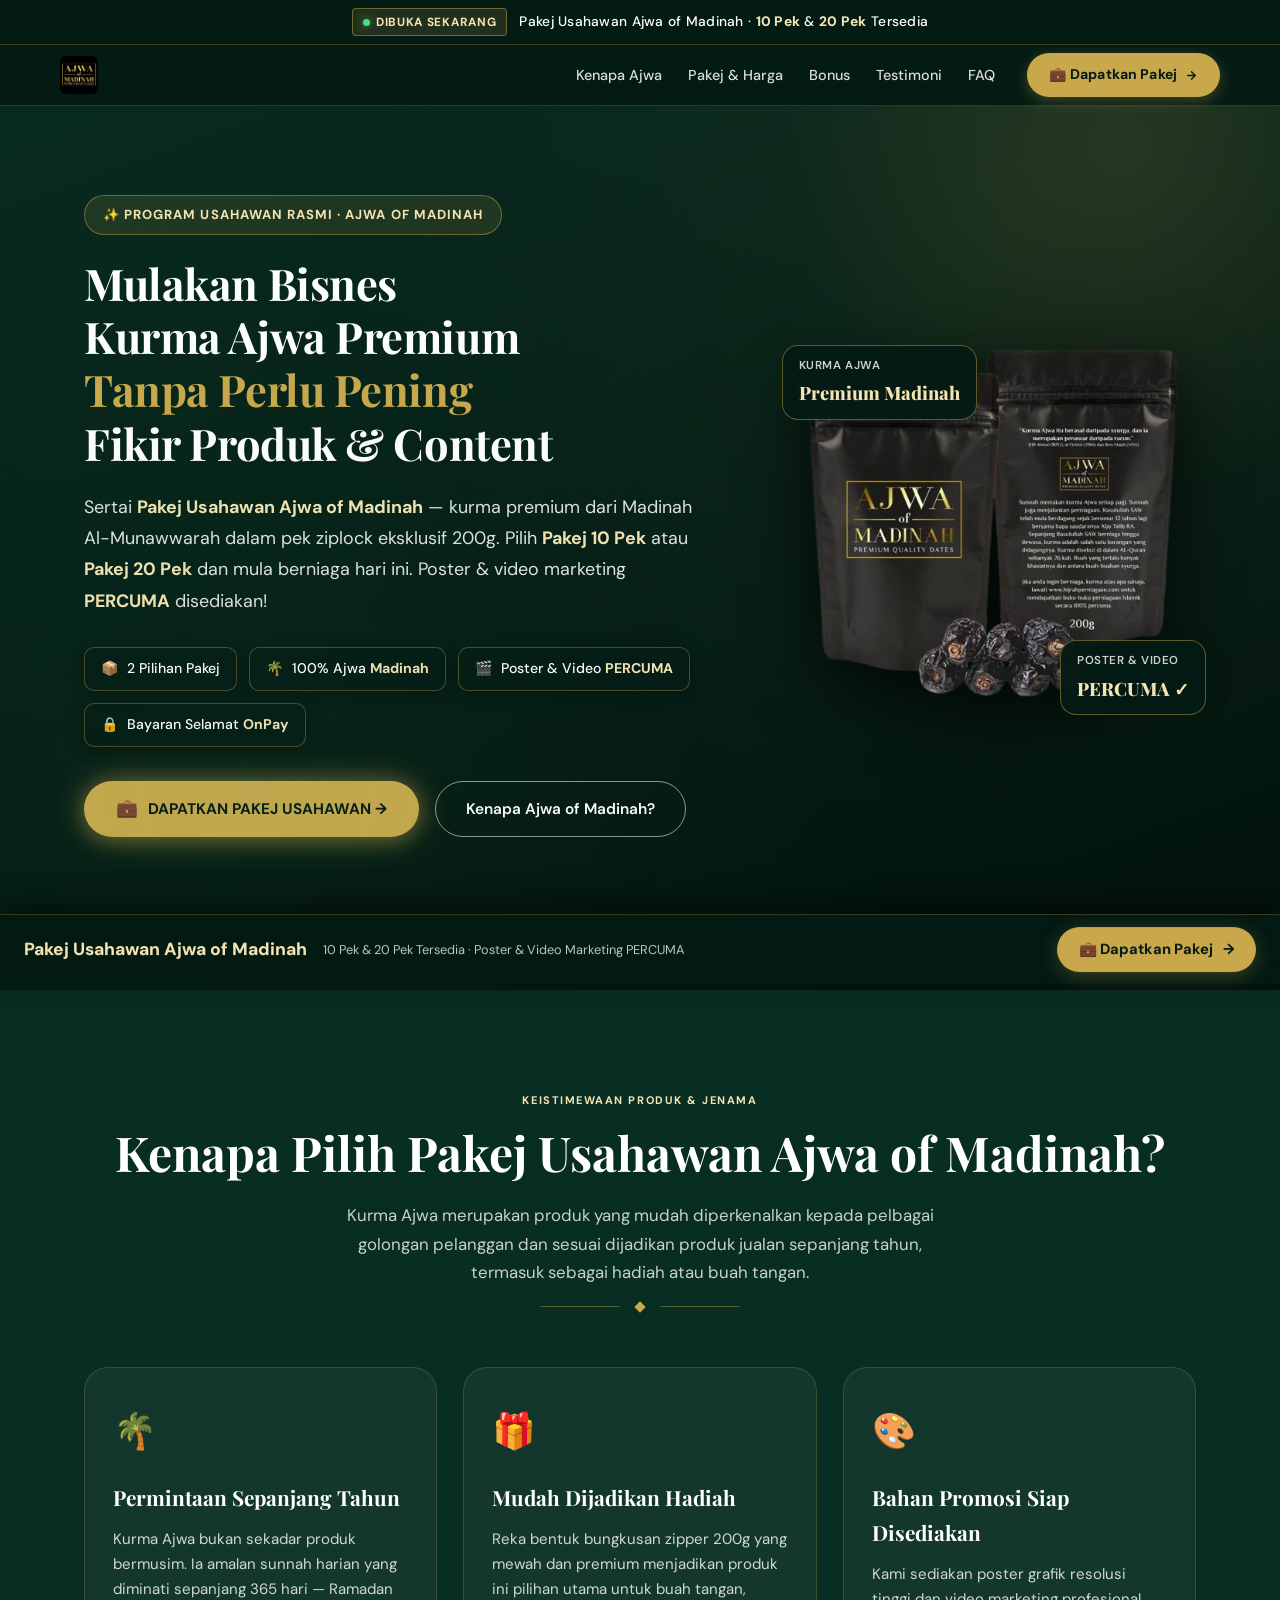
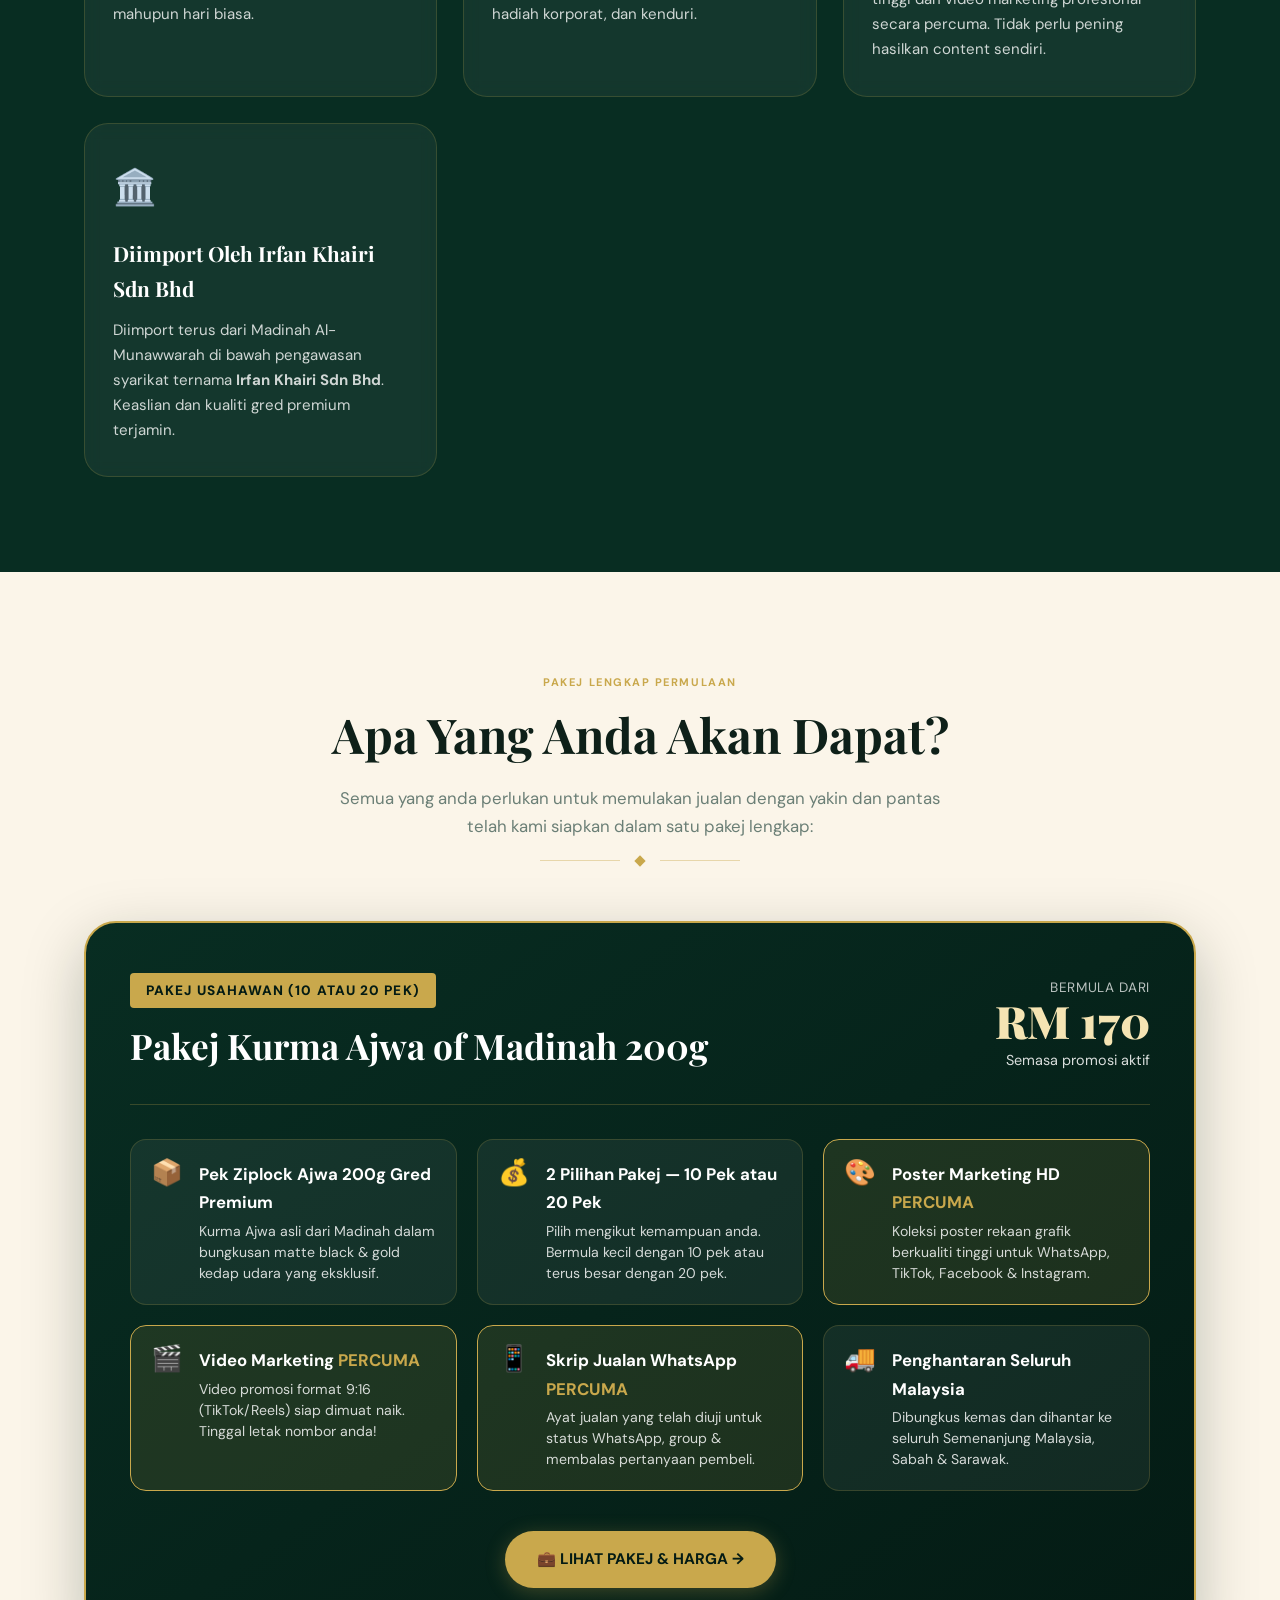
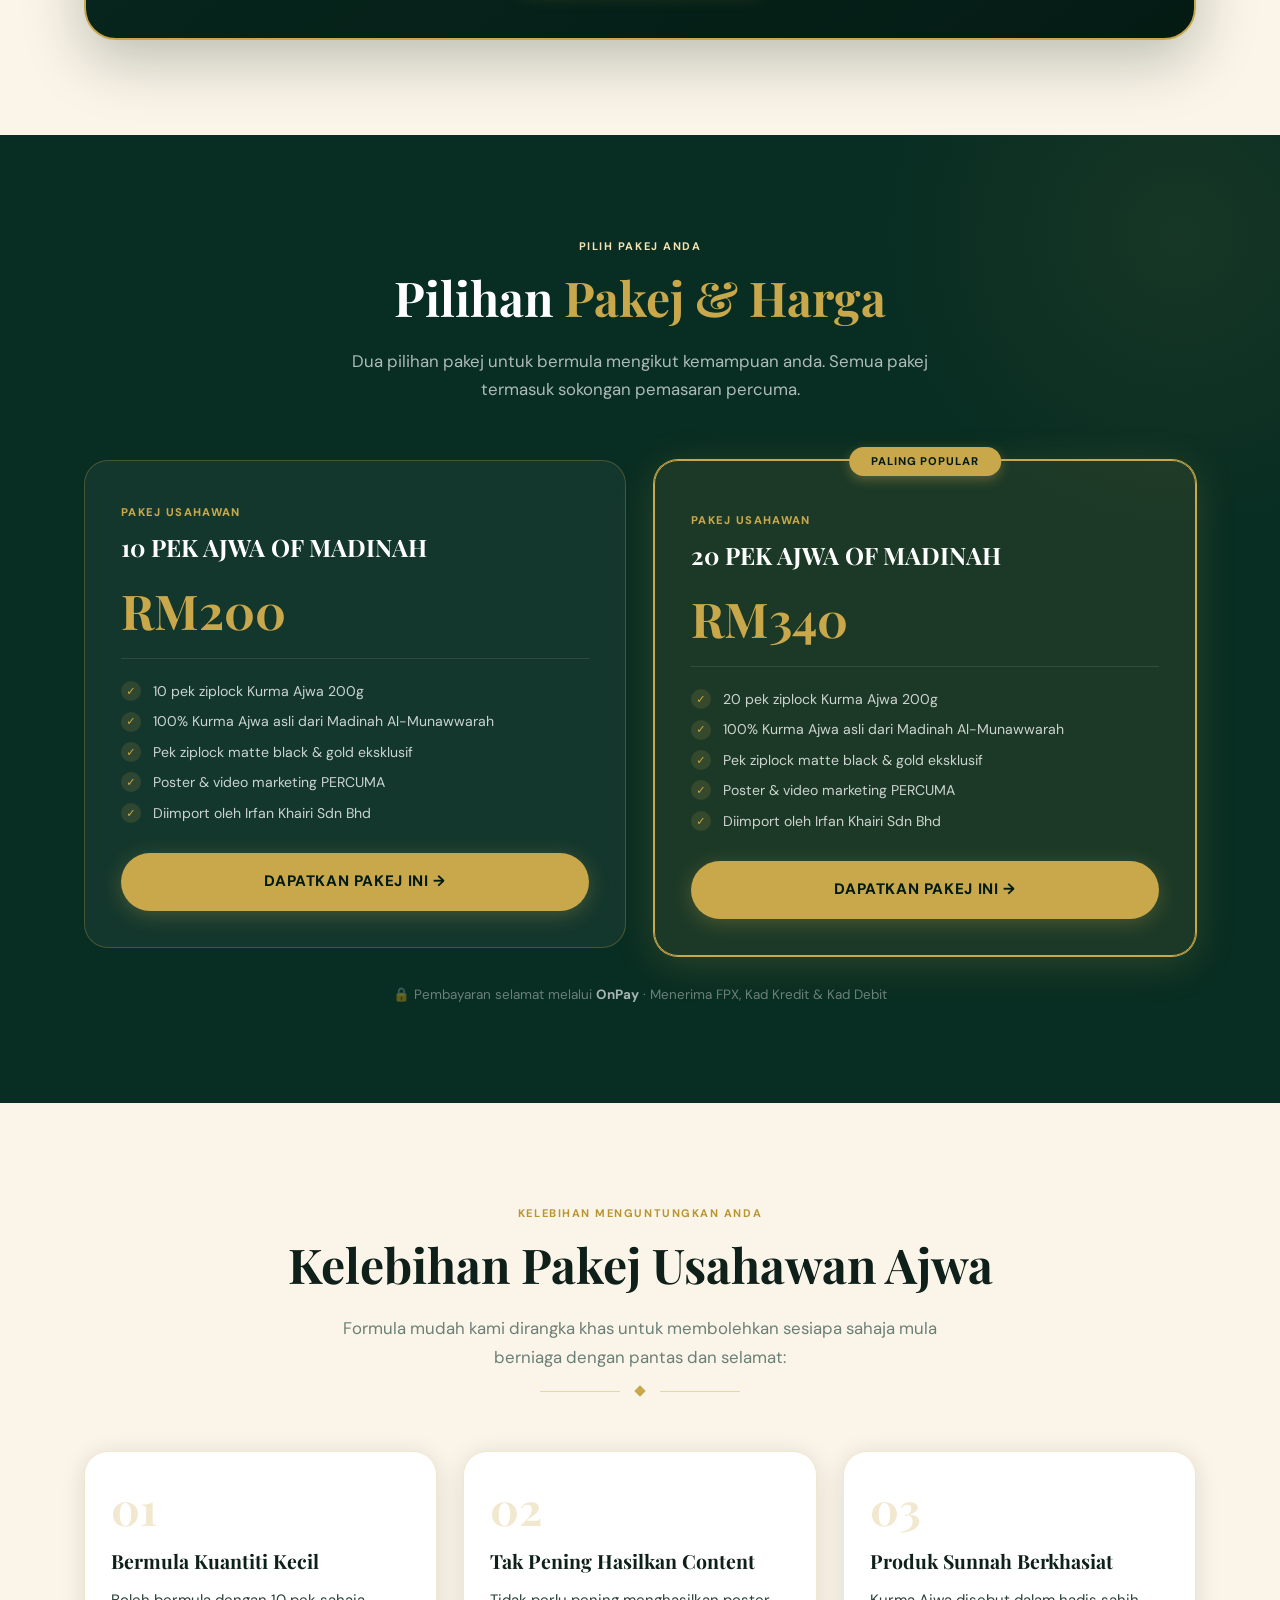
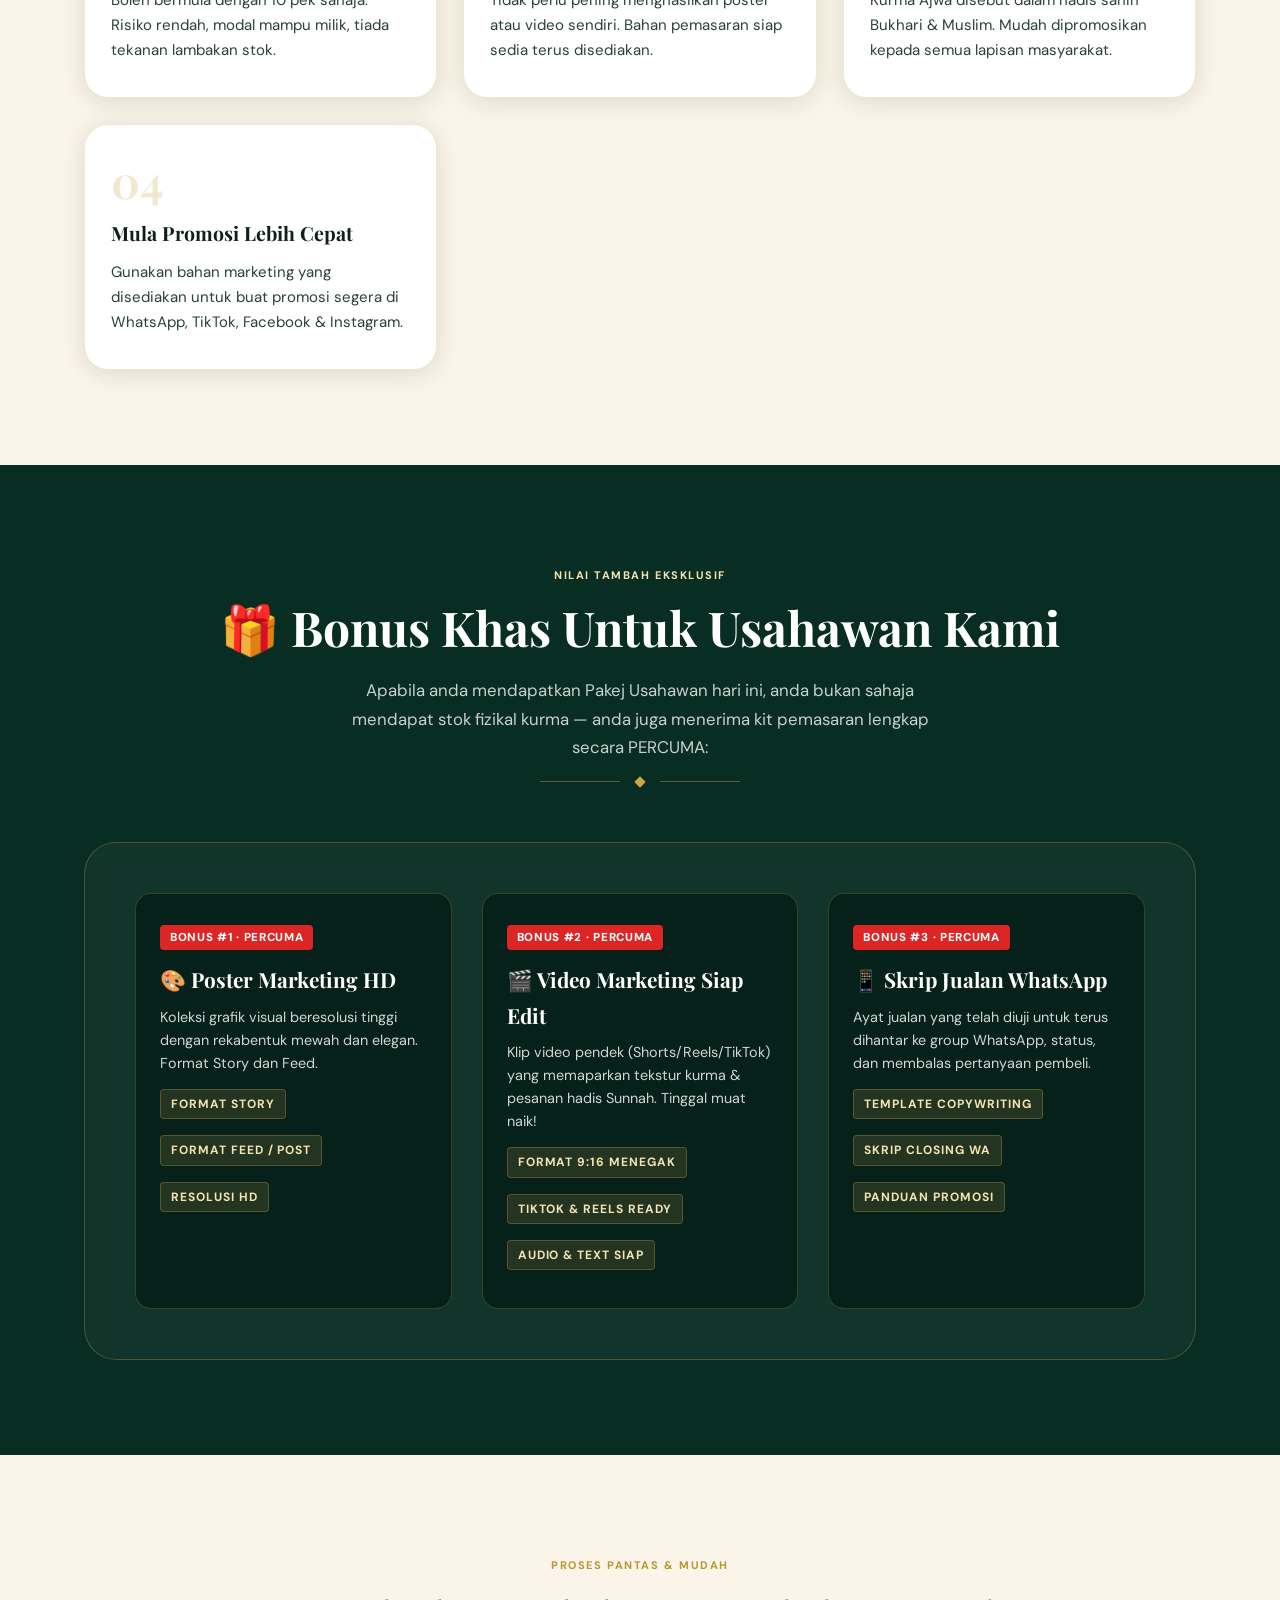
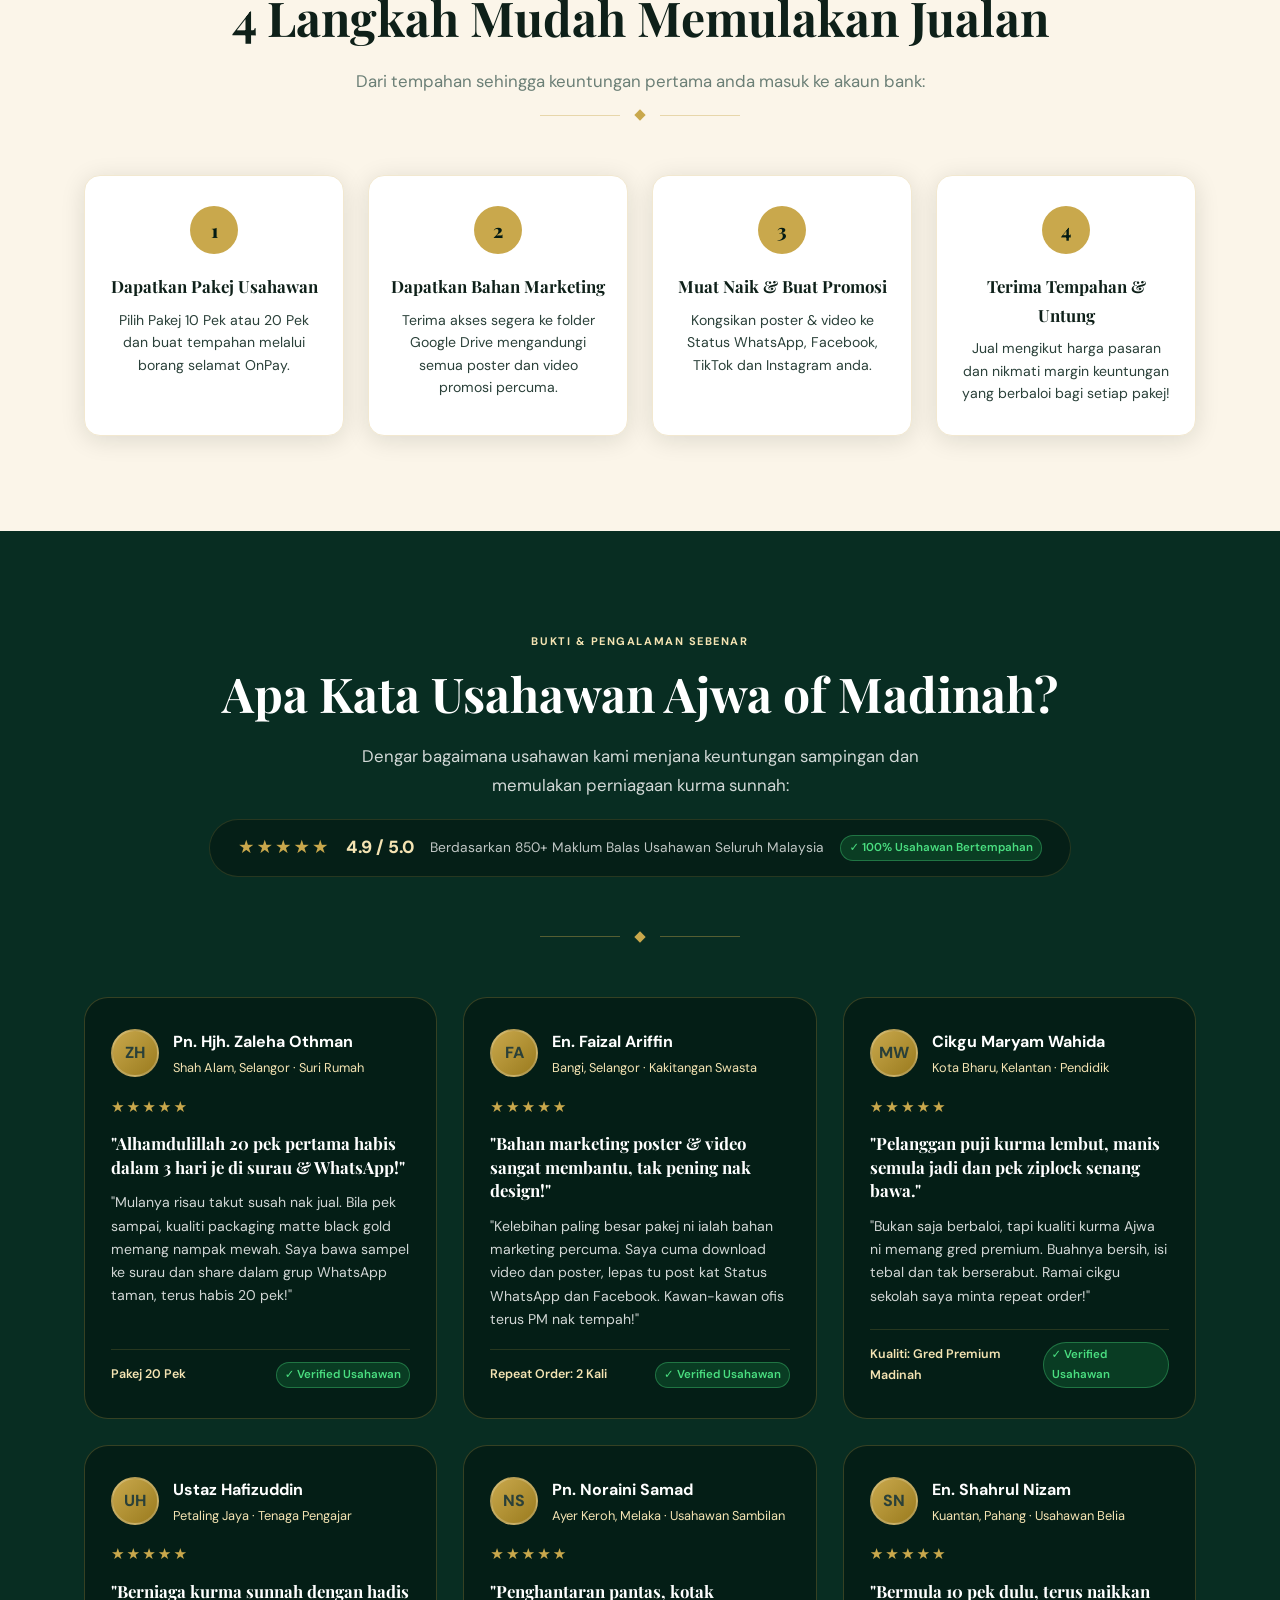
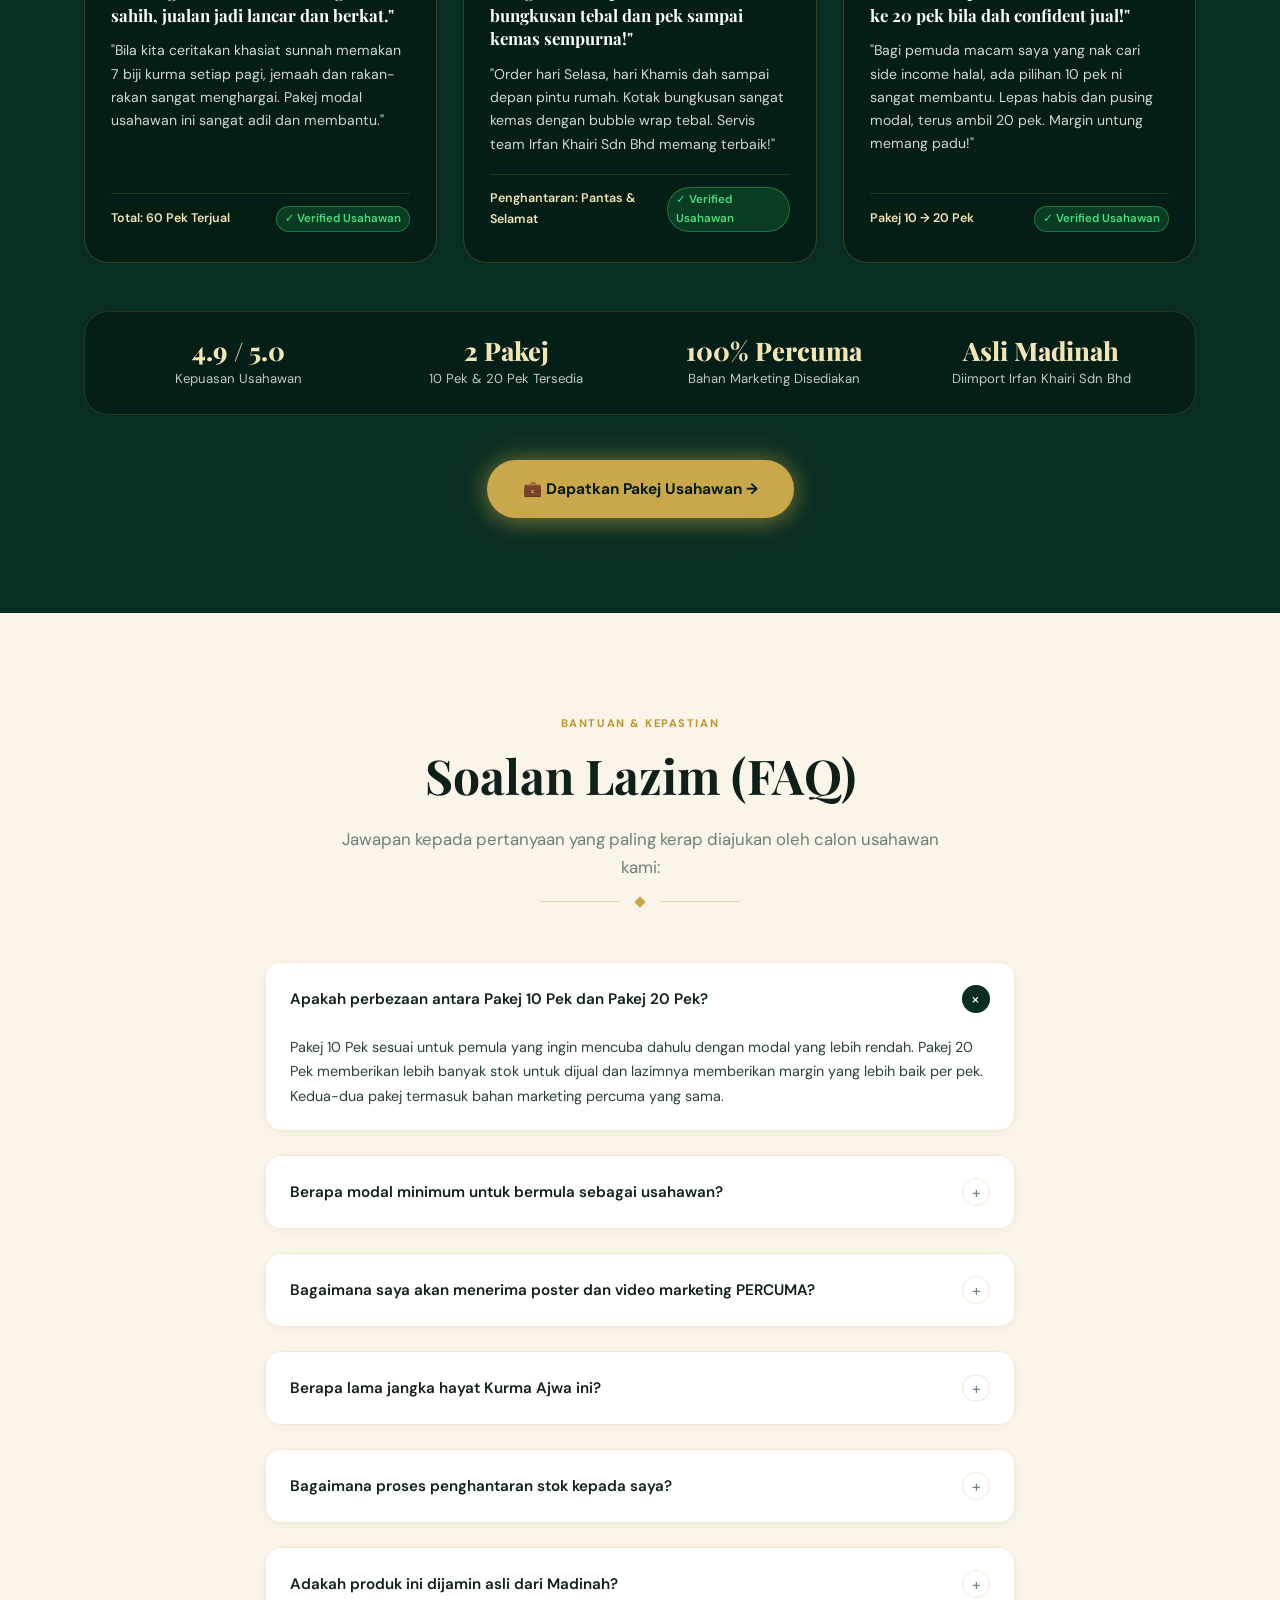
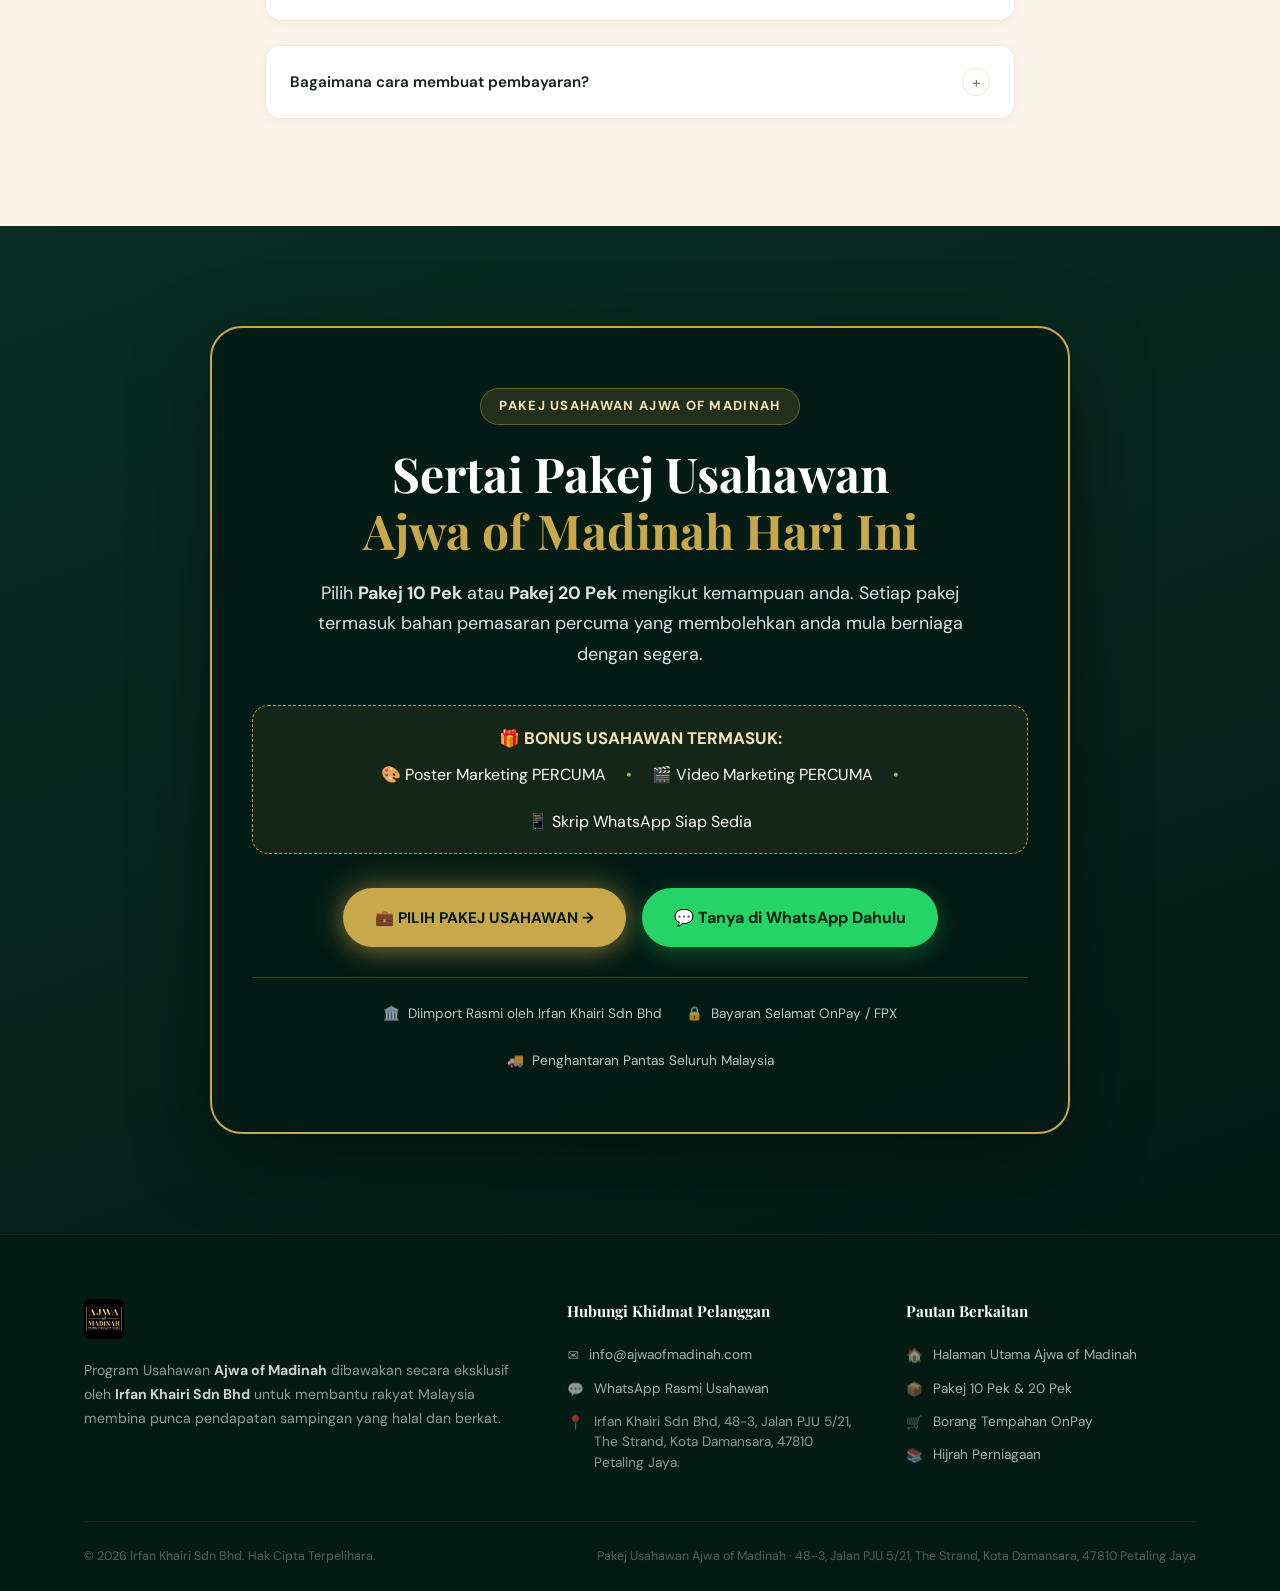
==== commit 96908602: "Redesign pakej-usahawan.html: Pakej Usahawan focus, inline PAKEJ_CONFIG, promo logic 1-15 Nov 2026, " ====
--- a/pakej-usahawan.html
+++ b/pakej-usahawan.html
@@ -1,1175 +1,1264 @@
 <!DOCTYPE html>
 <html lang="ms">
+
 <head>
   <meta charset="UTF-8" />
   <meta name="viewport" content="width=device-width, initial-scale=1.0" />
-  <title>Pakej Usahawan Ajwa of Madinah | 20 Pek RM340 + Bahan Marketing PERCUMA | Irfan Khairi Sdn Bhd</title>
-  <meta name="description" content="Mulakan bisnes Kurma Ajwa premium dengan Pakej Usahawan 20 pek hanya RM340. Potensi jualan RM600, untung kasar RM260 (76.5% ROI). Poster & video marketing PERCUMA disediakan!" />
-  <meta name="keywords" content="pakej usahawan kurma ajwa, bisnes kurma, ajwa madinah, irfan khairi, jana pendapatan sampingan, pakej usahawan kurma" />
-  <meta property="og:title" content="Pakej Usahawan Kurma Ajwa of Madinah — Modal RM340, Potensi Jualan RM600" />
-  <meta property="og:description" content="Mulakan bisnes kurma premium tanpa pening fikir produk & content. Lengkap poster dan video marketing PERCUMA." />
-  <meta property="og:image" content="assets/sample-3.jpeg" />
+  <title>Pakej Usahawan Ajwa of Madinah | Kurma Premium dari Madinah Al-Munawwarah</title>
+  <meta name="description"
+    content="Sertai Pakej Usahawan Ajwa of Madinah. Pilih Pakej 10 Pek atau 20 Pek kurma premium berkualiti tinggi dari Madinah, dengan poster dan video marketing PERCUMA." />
+  <meta name="keywords"
+    content="pakej usahawan kurma ajwa, bisnes kurma, ajwa madinah, irfan khairi, jana pendapatan sampingan" />
+  <meta property="og:title" content="Pakej Usahawan Kurma Ajwa of Madinah — 10 Pek atau 20 Pek" />
+  <meta property="og:description"
+    content="Mulakan bisnes kurma premium tanpa pening fikir produk & content. Lengkap poster dan video marketing PERCUMA." />
+  <meta property="og:image" content="assets/sample-3-removebg-preview.png" />
   <meta property="og:type" content="website" />
   <link rel="canonical" href="https://www.ajwaofmadinah.com/pakej-usahawan.html" />
-  
-  <!-- Favicon -->
-  <link rel="icon" type="image/x-icon" href="favicon.ico?v=2" />
-  <link rel="icon" type="image/png" sizes="32x32" href="assets/favicon-32.png?v=2" />
-  <link rel="icon" type="image/png" sizes="16x16" href="assets/favicon-16.png?v=2" />
-  <link rel="apple-touch-icon" sizes="180x180" href="assets/favicon-180.png?v=2" />
-  
+
+  <!-- Favicon — Ajwa of Madinah -->
+  <link rel="icon" type="image/x-icon" href="assets/favicon.ico?v=3" />
+  <link rel="icon" type="image/png" sizes="32x32" href="assets/favicon-32.png?v=3" />
+  <link rel="icon" type="image/png" sizes="48x48" href="assets/favicon-48.png?v=3" />
+  <link rel="icon" type="image/png" sizes="16x16" href="assets/favicon-16.png?v=3" />
+  <link rel="apple-touch-icon" sizes="180x180" href="assets/favicon-180.png?v=3" />
+
+  <!-- Fonts -->
   <link rel="preconnect" href="https://fonts.googleapis.com" />
   <link rel="preconnect" href="https://fonts.gstatic.com" crossorigin />
-  <link href="https://fonts.googleapis.com/css2?family=Playfair+Display:ital,wght@0,400;0,600;0,700;0,800;0,900;1,400;1,600&family=Plus+Jakarta+Sans:wght@300;400;500;600;700;800&display=swap" rel="stylesheet">
-  
-  <link rel="stylesheet" href="css/style.css?v=32" />
-  <link rel="stylesheet" href="css/reseller.css?v=32" />
+  <link
+    href="https://fonts.googleapis.com/css2?family=Playfair+Display:ital,wght@0,400;0,600;0,700;0,800;0,900;1,400&family=DM+Sans:opsz,wght@9..40,300;9..40,400;9..40,500;9..40,600;9..40,700&display=swap"
+    rel="stylesheet">
+
+  <!-- ═══════════════════════════════════════════════════════════
+       ✏️  EDIT HARGA PAKEJ DI SINI
+       ═══════════════════════════════════════════════════════════
+       Untuk tukar harga promosi, cari "promoPrice" di bawah dan
+       ubah nilai tersebut sahaja. Halaman akan kemas kini secara
+       automatik apabila promosi aktif.
+
+       Contoh tukar harga 10 pek: promoPrice: 170 → promoPrice: 160
+       Contoh tukar harga 20 pek: promoPrice: 300 → promoPrice: 280
+
+       Untuk NYAHAKTIFKAN promosi sepenuhnya (walaupun dalam tempoh):
+         tukar  promoEnabled: true  kepada  promoEnabled: false
+       ═══════════════════════════════════════════════════════════ -->
+  <script>
+    const PAKEJ_CONFIG = {
+
+      /* ── Pautan OnPay — tukar di sini jika URL berubah ─────── */
+      onpayUrl: "https://irfankhairi.onpay.my/order/form/ajwaofmadinah",
+
+      /* ── Kawalan Promosi ─────────────────────────────────────
+         promoEnabled : true  = promosi aktif (bergantung pada tarikh)
+                        false = promosi dimatikan sepenuhnya
+         promoStart   : Tarikh mula (YYYY-MM-DD) — inklusif
+         promoEnd     : Tarikh tamat (YYYY-MM-DD) — inklusif
+         Zon waktu: Malaysia (Asia/Kuala_Lumpur)
+      ────────────────────────────────────────────────────────── */
+      promoEnabled: true,
+      promoStart:   "2026-11-01",   /* ✏️ Tukar jika perlu */
+      promoEnd:     "2026-11-15",   /* ✏️ Tukar jika perlu */
+
+      /* ── Pakej & Harga ──────────────────────────────────────
+         ✏️  TUKAR "promoPrice" SAHAJA untuk harga promosi baharu.
+         "savings" dikira AUTOMATIK — tidak perlu diedit.
+         "originalPrice" ialah harga asal (tanpa promosi).
+      ────────────────────────────────────────────────────────── */
+      packages: [
+        {
+          id:            "pek-10",
+          name:          "Pakej Usahawan 10 Pek",
+          quantity:      10,
+          originalPrice: 200,   /* RM200 — harga asal */
+          promoPrice:    170    /* ✏️ Tukar ini untuk harga promosi 10 pek */
+        },
+        {
+          id:            "pek-20",
+          name:          "Pakej Usahawan 20 Pek",
+          quantity:      20,
+          originalPrice: 340,   /* RM340 — harga asal */
+          promoPrice:    300    /* ✏️ Tukar ini untuk harga promosi 20 pek */
+        }
+      ]
+    };
+
+    /* ════════════════════════════════════════════════════════
+       FUNGSI LOGIK PROMOSI — JANGAN EDIT BAHAGIAN INI
+       ════════════════════════════════════════════════════════ */
+
+    /** Semak sama ada promosi aktif hari ini (zon waktu Malaysia). */
+    function isPromoActive() {
+      if (!PAKEJ_CONFIG.promoEnabled) return false;
+      try {
+        var nowMY = new Date(
+          new Date().toLocaleString('en-US', { timeZone: 'Asia/Kuala_Lumpur' })
+        );
+        var today = new Date(nowMY.getFullYear(), nowMY.getMonth(), nowMY.getDate());
+        var s = PAKEJ_CONFIG.promoStart.split('-').map(Number);
+        var e = PAKEJ_CONFIG.promoEnd.split('-').map(Number);
+        var start = new Date(s[0], s[1] - 1, s[2]);
+        var end   = new Date(e[0], e[1] - 1, e[2]);
+        return today >= start && today <= end;
+      } catch(err) { return false; }
+    }
+
+    /** Render kedua-dua kad pakej ke dalam #pakej-cards-wrapper */
+    function renderCards() {
+      var wrapper = document.getElementById('pakej-cards-wrapper');
+      if (!wrapper) return;
+      var promoOn = isPromoActive();
+      var html = '';
+
+      PAKEJ_CONFIG.packages.forEach(function(pkg, idx) {
+        var savings   = pkg.originalPrice - pkg.promoPrice;
+        var isFeatured = idx === 1;
+
+        /* Blok harga */
+        var priceHTML;
+        if (promoOn) {
+          priceHTML =
+            '<div class="pu-promo-badge">HARGA PROMOSI</div>' +
+            '<div class="pu-price-row">' +
+              '<span class="pu-orig">RM' + pkg.originalPrice + '</span>' +
+              '<span class="pu-promo">RM' + pkg.promoPrice + '</span>' +
+            '</div>' +
+            '<div class="pu-savings">Jimat RM' + savings + '</div>';
+        } else {
+          priceHTML =
+            '<div class="pu-price-row">' +
+              '<span class="pu-promo">RM' + pkg.originalPrice + '</span>' +
+            '</div>';
+        }
+
+        html +=
+          '<div class="pu-card' + (isFeatured ? ' pu-card--featured' : '') + '" id="' + pkg.id + '">' +
+            (isFeatured ? '<div class="pu-ribbon">PALING POPULAR</div>' : '') +
+            '<div class="pu-card-body">' +
+              '<div class="pu-type">PAKEJ USAHAWAN</div>' +
+              '<h3 class="pu-qty">' + pkg.quantity + ' PEK AJWA OF MADINAH</h3>' +
+              '<div class="pu-price-block">' + priceHTML + '</div>' +
+              '<div class="pu-divider"></div>' +
+              '<ul class="pu-features">' +
+                '<li><span class="pu-check">✓</span>' + pkg.quantity + ' pek ziplock Kurma Ajwa 200g</li>' +
+                '<li><span class="pu-check">✓</span>100% Kurma Ajwa asli dari Madinah Al-Munawwarah</li>' +
+                '<li><span class="pu-check">✓</span>Pek ziplock matte black &amp; gold eksklusif</li>' +
+                '<li><span class="pu-check">✓</span>Poster &amp; video marketing PERCUMA</li>' +
+                '<li><span class="pu-check">✓</span>Diimport oleh Irfan Khairi Sdn Bhd</li>' +
+              '</ul>' +
+              '<a href="' + PAKEJ_CONFIG.onpayUrl + '" target="_blank" rel="noopener noreferrer"' +
+                ' class="pu-cta-btn" aria-label="Dapatkan ' + pkg.name + ' melalui OnPay">' +
+                'DAPATKAN PAKEJ INI →' +
+              '</a>' +
+            '</div>' +
+          '</div>';
+      });
+
+      wrapper.innerHTML = html;
+    }
+
+    /** Kemas kini semua [data-onpay] dengan URL dari konfigurasi */
+    function wireOnPayLinks() {
+      document.querySelectorAll('[data-onpay]').forEach(function(el) {
+        el.setAttribute('href', PAKEJ_CONFIG.onpayUrl);
+      });
+    }
+
+    document.addEventListener('DOMContentLoaded', function() {
+      renderCards();
+      wireOnPayLinks();
+    });
+  </script>
+
+  <link rel="stylesheet" href="css/style.css?v=40" />
+  <link rel="stylesheet" href="css/reseller.css?v=40" />
+  <style>
+    /* ── Pakej Usahawan — Kad Harga Inline Styles ──────────────── */
+    .pu-cards-section {
+      background: var(--green-800);
+      padding-block: var(--section-py, 96px);
+      position: relative; overflow: hidden;
+    }
+    .pu-cards-section::before {
+      content: ''; position: absolute; top: -200px; right: -200px;
+      width: 600px; height: 600px; border-radius: 50%;
+      background: radial-gradient(circle, rgba(201,168,76,.08) 0%, transparent 70%);
+      pointer-events: none;
+    }
+    .pu-cards-row {
+      display: grid;
+      grid-template-columns: repeat(2, 1fr);
+      gap: 28px;
+      margin-top: 56px;
+      align-items: start;
+    }
+    /* Card */
+    .pu-card {
+      border: 1px solid rgba(201,168,76,.28);
+      border-radius: 24px;
+      background: rgba(255,255,255,.05);
+      position: relative;
+      transition: transform .35s cubic-bezier(.22,1,.36,1), border-color .35s, box-shadow .35s;
+    }
+    .pu-card:hover {
+      transform: translateY(-6px);
+      border-color: rgba(201,168,76,.55);
+      box-shadow: 0 16px 48px rgba(0,0,0,.30);
+    }
+    .pu-card--featured {
+      border-color: var(--gold-400, #c9a84c);
+      background: rgba(201,168,76,.10);
+      box-shadow: 0 0 0 1px var(--gold-400, #c9a84c), 0 8px 40px rgba(201,168,76,.20);
+    }
+    /* Ribbon */
+    .pu-ribbon {
+      position: absolute; top: -14px; left: 50%; transform: translateX(-50%);
+      background: var(--gold-400, #c9a84c); color: #041b14;
+      font-size: .7rem; font-weight: 800; letter-spacing: .08em; text-transform: uppercase;
+      padding: 5px 22px; border-radius: 100px; white-space: nowrap;
+      box-shadow: 0 4px 12px rgba(201,168,76,.35);
+    }
+    /* Card body */
+    .pu-card-body { padding: 42px 36px 36px; }
+    .pu-card--featured .pu-card-body { padding-top: 50px; }
+
+    /* Labels */
+    .pu-type {
+      font-size: .7rem; font-weight: 800; letter-spacing: .12em; text-transform: uppercase;
+      color: var(--gold-400, #c9a84c); margin-bottom: 10px;
+    }
+    .pu-qty {
+      font-family: 'Playfair Display', Georgia, serif;
+      font-size: 1.5rem; font-weight: 700; color: #fff;
+      line-height: 1.25; margin-bottom: 24px;
+    }
+    /* Price block */
+    .pu-price-block { margin-bottom: 24px; }
+    .pu-promo-badge {
+      display: inline-block;
+      font-size: .7rem; font-weight: 800; letter-spacing: .10em; text-transform: uppercase;
+      color: var(--gold-400, #c9a84c);
+      background: rgba(201,168,76,.12); padding: 3px 12px; border-radius: 100px;
+      margin-bottom: 8px;
+    }
+    .pu-price-row {
+      display: flex; align-items: baseline; gap: 14px; flex-wrap: wrap; margin-bottom: 4px;
+    }
+    .pu-orig {
+      font-family: 'Playfair Display', Georgia, serif;
+      font-size: 1.5rem; font-weight: 600;
+      color: rgba(255,255,255,.30);
+      text-decoration: line-through;
+    }
+    .pu-promo {
+      font-family: 'Playfair Display', Georgia, serif;
+      font-size: 3rem; font-weight: 700;
+      color: var(--gold-400, #c9a84c); line-height: 1;
+    }
+    .pu-savings {
+      display: inline-block;
+      font-size: .88rem; font-weight: 700;
+      color: rgba(201,168,76,.85);
+      background: rgba(201,168,76,.10); padding: 3px 14px;
+      border-radius: 100px; margin-top: 6px;
+    }
+    /* Divider */
+    .pu-divider { height: 1px; background: rgba(255,255,255,.10); margin-bottom: 22px; }
+    /* Feature list */
+    .pu-features {
+      list-style: none; padding: 0; margin: 0 0 30px;
+      display: flex; flex-direction: column; gap: 10px;
+    }
+    .pu-features li {
+      display: flex; align-items: center; gap: 12px;
+      font-size: .88rem; color: rgba(255,255,255,.78); line-height: 1.45;
+    }
+    .pu-check {
+      flex-shrink: 0; width: 20px; height: 20px; border-radius: 50%;
+      background: rgba(201,168,76,.15);
+      display: flex; align-items: center; justify-content: center;
+      font-size: .7rem; color: var(--gold-400, #c9a84c); font-weight: 700;
+    }
+    /* CTA Button */
+    .pu-cta-btn {
+      display: flex; align-items: center; justify-content: center;
+      width: 100%; padding: 16px 24px; border-radius: 100px;
+      font-size: .95rem; font-weight: 800; letter-spacing: .04em;
+      background: var(--gold-400, #c9a84c); color: #041b14;
+      text-decoration: none;
+      transition: background .35s, transform .35s, box-shadow .35s;
+      box-shadow: 0 4px 20px rgba(201,168,76,.28);
+    }
+    .pu-cta-btn:hover {
+      background: var(--gold-500, #b8952f);
+      transform: translateY(-2px);
+      box-shadow: 0 8px 28px rgba(201,168,76,.40);
+    }
+    /* Note below cards */
+    .pu-note {
+      text-align: center; margin-top: 28px;
+      font-size: .84rem; color: rgba(255,255,255,.40);
+    }
+    .pu-note strong { color: rgba(255,255,255,.65); }
+
+    /* Mobile */
+    @media (max-width: 768px) {
+      .pu-cards-row { grid-template-columns: 1fr; gap: 36px; }
+      .pu-card-body { padding: 40px 24px 30px; }
+      .pu-card--featured .pu-card-body { padding-top: 48px; }
+      .pu-promo { font-size: 2.4rem; }
+    }
+    @media (max-width: 480px) {
+      .pu-cards-row { grid-template-columns: 1fr; }
+    }
+
+    /* ── Top Announcement bar — hide IKSB logo on this page ─── */
+    .nav-logo-sep, .nav-logo-iksb { display: none !important; }
+
+    /* ── Hero product image tweak ───────────────────────────── */
+    .reseller-hero-pack-img {
+      filter: drop-shadow(0 24px 60px rgba(0,0,0,.45));
+    }
+  </style>
 </head>
+
 <body>
 
-<!-- ═══════════════════════════════════════════════════════════
-     HEADER / NAVIGATION (WITH INTEGRATED TOP ANNOUNCEMENT)
+  <!-- ═══════════════════════════════════════════════════════════
+     HEADER / NAVIGATION
      ═══════════════════════════════════════════════════════════ -->
-<header id="navbar" class="navbar-reseller" role="banner">
-  <div class="top-announcement-bar" role="complementary" aria-label="Tawaran Terhad Pakej Usahawan">
-    <span class="badge-live"><span class="live-dot" aria-hidden="true"></span> Dibuka Sekarang</span>
-    <span>Pakej Usahawan 20 Pek Hanya <strong>RM340</strong> · Untung Kasar <strong>RM260</strong> + PERCUMA Bahan Marketing!</span>
+  <header id="navbar" class="navbar-reseller" role="banner">
+    <div class="top-announcement-bar" role="complementary" aria-label="Pakej Usahawan Ajwa of Madinah">
+      <span class="badge-live"><span class="live-dot" aria-hidden="true"></span> Dibuka Sekarang</span>
+      <span>Pakej Usahawan Ajwa of Madinah · <strong>10 Pek</strong> &amp; <strong>20 Pek</strong> Tersedia</span>
+    </div>
+
+    <div class="container nav-inner">
+
+      <!-- Logo Ajwa of Madinah sahaja — IKSB tidak dipaparkan -->
+      <div class="nav-logos">
+        <a href="pakej-usahawan.html" class="nav-logo-link" aria-label="Ajwa of Madinah — Pakej Usahawan">
+          <img src="assets/logo-ajwa.jpeg" alt="Ajwa of Madinah Logo" class="nav-logo-ajwa" />
+        </a>
+      </div>
+
+      <!-- Desktop Navigation -->
+      <nav class="nav-menu" aria-label="Navigasi Pakej Usahawan">
+        <ul class="nav-links" id="nav-desktop">
+          <li><a href="#kenapa">Kenapa Ajwa</a></li>
+          <li><a href="#pakej-harga">Pakej &amp; Harga</a></li>
+          <li><a href="#bonus">Bonus</a></li>
+          <li><a href="#testimoni">Testimoni</a></li>
+          <li><a href="#soalan">FAQ</a></li>
+          <li class="nav-cta">
+            <a href="#pakej-harga" data-onpay id="nav-cta-btn" class="btn-gold-nav"
+              aria-label="Dapatkan Pakej Usahawan">
+              <span>💼 Dapatkan Pakej</span>
+              <svg width="13" height="13" viewBox="0 0 24 24" fill="none" stroke="currentColor" stroke-width="2.5"
+                stroke-linecap="round" stroke-linejoin="round">
+                <path d="M5 12h14M12 5l7 7-7 7" />
+              </svg>
+            </a>
+          </li>
+        </ul>
+      </nav>
+
+      <!-- Mobile Hamburger -->
+      <button class="nav-hamburger" id="hamburger" aria-label="Buka menu navigasi" aria-expanded="false">
+        <span></span><span></span><span></span>
+      </button>
+    </div>
+  </header>
+
+  <!-- Mobile Navigation Overlay -->
+  <div class="nav-mobile" id="mobile-nav" role="dialog" aria-modal="true" aria-label="Menu navigasi mudah alih">
+    <div class="nav-mobile-inner">
+      <a href="#kenapa" class="mobile-link">Kenapa Ajwa</a>
+      <a href="#pakej-harga" class="mobile-link">Pakej &amp; Harga</a>
+      <a href="#bonus" class="mobile-link">Bonus Percuma</a>
+      <a href="#testimoni" class="mobile-link">Testimoni</a>
+      <a href="#soalan" class="mobile-link">FAQ</a>
+      <a href="#pakej-harga" class="btn-gold mobile-cta-btn" id="mobile-cta-btn">
+        💼 Dapatkan Pakej Usahawan
+      </a>
+    </div>
   </div>
 
-  <div class="container nav-inner">
-
-    <!-- Dual Logos -->
-    <div class="nav-logos">
-      <a href="pakej-usahawan.html" class="nav-logo-link" aria-label="Ajwa of Madinah Pakej Usahawan">
-        <img src="assets/logo-ajwa.jpeg" alt="Ajwa of Madinah Logo" class="nav-logo-ajwa" />
-      </a>
-      <div class="nav-logo-sep" aria-hidden="true"></div>
-      <a href="index.html" class="nav-logo-link" title="Irfan Khairi Sdn Bhd">
-        <img src="assets/logo-iksb.jpeg" alt="iksb — Irfan Khairi Sdn Bhd" class="nav-logo-iksb" />
-      </a>
-    </div>
-
-    <!-- Desktop Navigation -->
-    <nav class="nav-menu" aria-label="Navigasi Pakej Usahawan">
-      <ul class="nav-links" id="nav-desktop">
-        <li><a href="#masalah">Masalah</a></li>
-        <li><a href="#kenapa">Kenapa Ajwa</a></li>
-        <li><a href="#pakej">Pakej</a></li>
-        <li><a href="#potensi">Potensi Untung</a></li>
-        <li><a href="#bonus">Bonus</a></li>
-        <li><a href="#testimoni">Testimoni</a></li>
-        <li><a href="#soalan">Soalan Lazim</a></li>
-        <li><a href="index.html" class="gold-highlight" title="Beralih ke Halaman Belian Runcit">🛍️ Runcit</a></li>
-        <li class="nav-cta">
-          <a href="#tempah" id="nav-reseller-btn" class="btn-gold-nav">
-            <span>Daftar RM 340</span>
-            <svg width="14" height="14" viewBox="0 0 24 24" fill="none" stroke="currentColor" stroke-width="2.5" stroke-linecap="round" stroke-linejoin="round"><path d="M5 12h14M12 5l7 7-7 7"/></svg>
+
+  <!-- ═══════════════════════════════════════════════════════════
+     HERO SECTION
+     ═══════════════════════════════════════════════════════════ -->
+  <section id="hero-reseller" class="hero-reseller" aria-label="Pakej Usahawan Ajwa of Madinah">
+    <div class="hero-bg-glow" aria-hidden="true"></div>
+    <div class="hero-pattern" aria-hidden="true"></div>
+
+    <div class="container">
+      <div class="reseller-hero-grid">
+
+        <!-- Left: Copywriting -->
+        <div class="hero-content">
+          <div class="hero-pill-badge reveal d-1">
+            <span>✨ Program Usahawan Rasmi · Ajwa of Madinah</span>
+          </div>
+
+          <h1 class="hero-reseller-h1 reveal d-2">
+            Mulakan Bisnes<br />
+            Kurma Ajwa Premium<br />
+            <span class="gold-shimmer">Tanpa Perlu Pening</span><br />
+            Fikir Produk &amp; Content
+          </h1>
+
+          <p class="hero-reseller-sub reveal d-3">
+            Sertai <strong>Pakej Usahawan Ajwa of Madinah</strong> — kurma premium dari Madinah Al-Munawwarah
+            dalam pek ziplock eksklusif 200g. Pilih <strong>Pakej 10 Pek</strong> atau <strong>Pakej 20 Pek</strong>
+            dan mula berniaga hari ini. Poster &amp; video marketing <strong>PERCUMA</strong> disediakan!
+          </p>
+
+          <!-- Quick tags -->
+          <div class="hero-package-badge-row reveal d-4">
+            <div class="hero-package-tag">
+              <span>📦</span><span>2 Pilihan Pakej</span>
+            </div>
+            <div class="hero-package-tag">
+              <span>🌴</span><span>100% Ajwa <strong>Madinah</strong></span>
+            </div>
+            <div class="hero-package-tag">
+              <span>🎬</span><span>Poster &amp; Video <strong>PERCUMA</strong></span>
+            </div>
+            <div class="hero-package-tag">
+              <span>🔒</span><span>Bayaran Selamat <strong>OnPay</strong></span>
+            </div>
+          </div>
+
+          <div class="hero-cta-row reveal d-5">
+            <a href="#pakej-harga" class="btn-gold hero-btn-glow" id="hero-cta-main">
+              <span class="btn-icon">💼</span>
+              <span>DAPATKAN PAKEJ USAHAWAN →</span>
+            </a>
+            <a href="#kenapa" class="btn-gold-outline" id="hero-cta-secondary">
+              Kenapa Ajwa of Madinah?
+            </a>
+          </div>
+        </div>
+
+        <!-- Right: Product Visual -->
+        <div class="hero-visual reveal-right d-3">
+          <div class="hero-visual-card">
+            <div class="floating-badge floating-badge-top-left">
+              <span class="floating-badge-label">Kurma Ajwa</span>
+              <span class="floating-badge-val">Premium Madinah</span>
+            </div>
+
+            <img src="assets/sample-3-removebg-preview.png"
+              alt="Pek Ajwa of Madinah 200g — Kurma Premium Berkhasiat dari Madinah"
+              class="reseller-hero-pack-img" loading="eager" />
+
+            <div class="floating-badge floating-badge-bottom-right">
+              <span class="floating-badge-label">Poster &amp; Video</span>
+              <span class="floating-badge-val">PERCUMA ✓</span>
+            </div>
+          </div>
+        </div>
+
+      </div>
+    </div>
+  </section>
+
+
+  <!-- ═══════════════════════════════════════════════════════════
+     KENAPA PILIH PAKEJ USAHAWAN AJWA OF MADINAH
+     ═══════════════════════════════════════════════════════════ -->
+  <section id="kenapa" class="section-why" aria-label="Kelebihan Pakej Usahawan Ajwa of Madinah">
+    <div class="container">
+
+      <div class="section-head text-center reveal d-1">
+        <div class="section-tag">Keistimewaan Produk &amp; Jenama</div>
+        <h2 class="section-title">Kenapa Pilih Pakej Usahawan Ajwa of Madinah?</h2>
+        <p class="section-desc">
+          Kurma Ajwa merupakan produk yang mudah diperkenalkan kepada pelbagai golongan pelanggan dan sesuai dijadikan
+          produk jualan sepanjang tahun, termasuk sebagai hadiah atau buah tangan.
+        </p>
+        <div class="gold-divider" aria-hidden="true"><span></span>
+          <div class="gold-diamond"></div><span></span>
+        </div>
+      </div>
+
+      <div class="why-grid">
+        <div class="why-card reveal d-1">
+          <span class="why-icon" aria-hidden="true">🌴</span>
+          <h3 class="why-title">Permintaan Sepanjang Tahun</h3>
+          <p class="why-desc">Kurma Ajwa bukan sekadar produk bermusim. Ia amalan sunnah harian yang diminati sepanjang
+            365 hari — Ramadan mahupun hari biasa.</p>
+        </div>
+
+        <div class="why-card reveal d-2">
+          <span class="why-icon" aria-hidden="true">🎁</span>
+          <h3 class="why-title">Mudah Dijadikan Hadiah</h3>
+          <p class="why-desc">Reka bentuk bungkusan zipper 200g yang mewah dan premium menjadikan produk ini pilihan
+            utama untuk buah tangan, hadiah korporat, dan kenduri.</p>
+        </div>
+
+        <div class="why-card reveal d-3">
+          <span class="why-icon" aria-hidden="true">🎨</span>
+          <h3 class="why-title">Bahan Promosi Siap Disediakan</h3>
+          <p class="why-desc">Kami sediakan poster grafik resolusi tinggi dan video marketing profesional secara percuma.
+            Tidak perlu pening hasilkan content sendiri.</p>
+        </div>
+
+        <div class="why-card reveal d-4">
+          <span class="why-icon" aria-hidden="true">🏛️</span>
+          <h3 class="why-title">Diimport Oleh Irfan Khairi Sdn Bhd</h3>
+          <p class="why-desc">Diimport terus dari Madinah Al-Munawwarah di bawah pengawasan syarikat ternama
+            <strong>Irfan Khairi Sdn Bhd</strong>. Keaslian dan kualiti gred premium terjamin.</p>
+        </div>
+      </div>
+
+    </div>
+  </section>
+
+
+  <!-- ═══════════════════════════════════════════════════════════
+     APA YANG ANDA AKAN DAPAT
+     ═══════════════════════════════════════════════════════════ -->
+  <section id="pakej-kandungan" class="section-package" aria-label="Kandungan Pakej Usahawan">
+    <div class="container">
+
+      <div class="section-head text-center reveal d-1">
+        <div class="section-tag">Pakej Lengkap Permulaan</div>
+        <h2 class="section-title">Apa Yang Anda Akan Dapat?</h2>
+        <p class="section-desc">
+          Semua yang anda perlukan untuk memulakan jualan dengan yakin dan pantas telah kami siapkan dalam satu pakej
+          lengkap:
+        </p>
+        <div class="gold-divider" aria-hidden="true"><span></span>
+          <div class="gold-diamond"></div><span></span>
+        </div>
+      </div>
+
+      <div class="package-master-card reveal d-2">
+
+        <div class="package-header-row">
+          <div>
+            <span class="package-main-badge">Pakej Usahawan (10 atau 20 Pek)</span>
+            <h3 class="package-title">Pakej Kurma Ajwa of Madinah 200g</h3>
+          </div>
+          <div class="package-pricing-badge">
+            <div class="package-pricing-label">Bermula dari</div>
+            <div class="package-price-number">RM 170</div>
+            <div class="package-price-sub">Semasa promosi aktif</div>
+          </div>
+        </div>
+
+        <div class="package-items-grid">
+          <div class="package-item">
+            <div class="package-item-icon" aria-hidden="true">📦</div>
+            <div class="package-item-text">
+              <h4>Pek Ziplock Ajwa 200g Gred Premium</h4>
+              <p>Kurma Ajwa asli dari Madinah dalam bungkusan matte black &amp; gold kedap udara yang eksklusif.</p>
+            </div>
+          </div>
+
+          <div class="package-item">
+            <div class="package-item-icon" aria-hidden="true">💰</div>
+            <div class="package-item-text">
+              <h4>2 Pilihan Pakej — 10 Pek atau 20 Pek</h4>
+              <p>Pilih mengikut kemampuan anda. Bermula kecil dengan 10 pek atau terus besar dengan 20 pek.</p>
+            </div>
+          </div>
+
+          <div class="package-item highlight-bonus">
+            <div class="package-item-icon" aria-hidden="true">🎨</div>
+            <div class="package-item-text">
+              <h4>Poster Marketing HD <span style="color: var(--gold-400);">PERCUMA</span></h4>
+              <p>Koleksi poster rekaan grafik berkualiti tinggi untuk WhatsApp, TikTok, Facebook &amp; Instagram.</p>
+            </div>
+          </div>
+
+          <div class="package-item highlight-bonus">
+            <div class="package-item-icon" aria-hidden="true">🎬</div>
+            <div class="package-item-text">
+              <h4>Video Marketing <span style="color: var(--gold-400);">PERCUMA</span></h4>
+              <p>Video promosi format 9:16 (TikTok/Reels) siap dimuat naik. Tinggal letak nombor anda!</p>
+            </div>
+          </div>
+
+          <div class="package-item highlight-bonus">
+            <div class="package-item-icon" aria-hidden="true">📱</div>
+            <div class="package-item-text">
+              <h4>Skrip Jualan WhatsApp <span style="color: var(--gold-400);">PERCUMA</span></h4>
+              <p>Ayat jualan yang telah diuji untuk status WhatsApp, group &amp; membalas pertanyaan pembeli.</p>
+            </div>
+          </div>
+
+          <div class="package-item">
+            <div class="package-item-icon" aria-hidden="true">🚚</div>
+            <div class="package-item-text">
+              <h4>Penghantaran Seluruh Malaysia</h4>
+              <p>Dibungkus kemas dan dihantar ke seluruh Semenanjung Malaysia, Sabah &amp; Sarawak.</p>
+            </div>
+          </div>
+        </div>
+
+        <div class="text-center">
+          <a href="#pakej-harga" class="btn-gold btn-large-cta">
+            <span>💼 LIHAT PAKEJ &amp; HARGA →</span>
           </a>
-        </li>
-      </ul>
-    </nav>
-
-    <!-- Mobile Hamburger Toggle -->
-    <button class="nav-hamburger" id="hamburger" aria-label="Buka menu navigasi" aria-expanded="false">
-      <span></span>
-      <span></span>
-      <span></span>
-    </button>
-  </div>
-</header>
-
-<!-- Mobile Overlay Navigation -->
-<div class="nav-mobile" id="mobile-nav" role="dialog" aria-modal="true" aria-label="Menu navigasi mudah alih">
-  <div class="nav-mobile-inner">
-    <a href="#masalah" class="mobile-link">Cabaran Usahawan</a>
-    <a href="#kenapa" class="mobile-link">Kenapa Ajwa of Madinah</a>
-    <a href="#pakej" class="mobile-link">Pakej &amp; Modal</a>
-    <a href="#potensi" class="mobile-link">Potensi Keuntungan</a>
-    <a href="#bonus" class="mobile-link">Bonus Marketing PERCUMA</a>
-    <a href="#testimoni" class="mobile-link">Testimoni &amp; Kisah Usahawan</a>
-    <a href="#soalan" class="mobile-link">Soalan Lazim (FAQ)</a>
-    <a href="index.html" class="mobile-link gold-highlight">🛍️ Beralih ke Belian Runcit</a>
-    <a href="#tempah" class="btn-gold mobile-cta-btn">
-      🚀 Dapatkan Pakej Usahawan (RM340)
+        </div>
+
+      </div>
+
+    </div>
+  </section>
+
+
+  <!-- ═══════════════════════════════════════════════════════════
+     PAKEJ & HARGA — KAD HARGA (RENDER DARI PAKEJ_CONFIG)
+     ═══════════════════════════════════════════════════════════ -->
+  <section id="pakej-harga" class="pu-cards-section" aria-label="Pilihan Pakej dan Harga">
+    <div class="container">
+
+      <div class="section-head text-center">
+        <span class="section-tag dark reveal">Pilih Pakej Anda</span>
+        <h2 class="section-title on-dark reveal d-1">
+          Pilihan <span class="gold-shimmer">Pakej &amp; Harga</span>
+        </h2>
+        <p class="section-desc on-dark reveal d-2">
+          Dua pilihan pakej untuk bermula mengikut kemampuan anda. Semua pakej termasuk sokongan pemasaran percuma.
+        </p>
+      </div>
+
+      <!-- Kad pakej dirender secara automatik dari PAKEJ_CONFIG di atas -->
+      <div class="pu-cards-row reveal d-2" id="pakej-cards-wrapper">
+        <noscript>
+          <p style="color:white; text-align:center; padding:24px;">
+            Sila aktifkan JavaScript untuk melihat pakej dan harga terkini.
+          </p>
+        </noscript>
+      </div>
+
+      <p class="pu-note reveal d-3">
+        🔒 Pembayaran selamat melalui <strong>OnPay</strong> · Menerima FPX, Kad Kredit &amp; Kad Debit
+      </p>
+
+    </div>
+  </section>
+
+
+  <!-- ═══════════════════════════════════════════════════════════
+     KELEBIHAN PAKEJ USAHAWAN
+     ═══════════════════════════════════════════════════════════ -->
+  <section class="section-benefits" aria-label="Kelebihan Pakej Usahawan">
+    <div class="container">
+
+      <div class="section-head text-center reveal d-1">
+        <div class="section-tag">Kelebihan Menguntungkan Anda</div>
+        <h2 class="section-title">Kelebihan Pakej Usahawan Ajwa</h2>
+        <p class="section-desc">Formula mudah kami dirangka khas untuk membolehkan sesiapa sahaja mula berniaga
+          dengan pantas dan selamat:</p>
+        <div class="gold-divider" aria-hidden="true"><span></span>
+          <div class="gold-diamond"></div><span></span>
+        </div>
+      </div>
+
+      <div class="benefit-cards-grid">
+        <div class="benefit-card reveal d-1">
+          <div class="benefit-num">01</div>
+          <h3 class="benefit-title">Bermula Kuantiti Kecil</h3>
+          <p class="benefit-desc">Boleh bermula dengan 10 pek sahaja. Risiko rendah, modal mampu milik, tiada tekanan
+            lambakan stok.</p>
+        </div>
+
+        <div class="benefit-card reveal d-2">
+          <div class="benefit-num">02</div>
+          <h3 class="benefit-title">Tak Pening Hasilkan Content</h3>
+          <p class="benefit-desc">Tidak perlu pening menghasilkan poster atau video sendiri. Bahan pemasaran siap sedia
+            terus disediakan.</p>
+        </div>
+
+        <div class="benefit-card reveal d-3">
+          <div class="benefit-num">03</div>
+          <h3 class="benefit-title">Produk Sunnah Berkhasiat</h3>
+          <p class="benefit-desc">Kurma Ajwa disebut dalam hadis sahih Bukhari &amp; Muslim. Mudah dipromosikan kepada
+            semua lapisan masyarakat.</p>
+        </div>
+
+        <div class="benefit-card reveal d-4">
+          <div class="benefit-num">04</div>
+          <h3 class="benefit-title">Mula Promosi Lebih Cepat</h3>
+          <p class="benefit-desc">Gunakan bahan marketing yang disediakan untuk buat promosi segera di WhatsApp, TikTok,
+            Facebook &amp; Instagram.</p>
+        </div>
+      </div>
+
+    </div>
+  </section>
+
+
+  <!-- ═══════════════════════════════════════════════════════════
+     BONUS PERCUMA
+     ═══════════════════════════════════════════════════════════ -->
+  <section id="bonus" class="section-bonus" aria-label="Bonus Pemasaran Percuma">
+    <div class="container">
+
+      <div class="section-head text-center reveal d-1">
+        <div class="section-tag">Nilai Tambah Eksklusif</div>
+        <h2 class="section-title">🎁 Bonus Khas Untuk Usahawan Kami</h2>
+        <p class="section-desc">
+          Apabila anda mendapatkan Pakej Usahawan hari ini, anda bukan sahaja mendapat stok fizikal kurma — anda juga
+          menerima kit pemasaran lengkap secara PERCUMA:
+        </p>
+        <div class="gold-divider" aria-hidden="true"><span></span>
+          <div class="gold-diamond"></div><span></span>
+        </div>
+      </div>
+
+      <div class="bonus-showcase-box reveal d-2">
+        <div class="bonus-cards-row">
+
+          <div class="bonus-box-card">
+            <span class="bonus-pill">Bonus #1 · Percuma</span>
+            <h4>🎨 Poster Marketing HD</h4>
+            <p>Koleksi grafik visual beresolusi tinggi dengan rekabentuk mewah dan elegan. Format Story dan Feed.</p>
+            <div class="bonus-tag-list">
+              <span class="bonus-tag">Format Story</span>
+              <span class="bonus-tag">Format Feed / Post</span>
+              <span class="bonus-tag">Resolusi HD</span>
+            </div>
+          </div>
+
+          <div class="bonus-box-card">
+            <span class="bonus-pill">Bonus #2 · Percuma</span>
+            <h4>🎬 Video Marketing Siap Edit</h4>
+            <p>Klip video pendek (Shorts/Reels/TikTok) yang memaparkan tekstur kurma &amp; pesanan hadis Sunnah.
+              Tinggal muat naik!</p>
+            <div class="bonus-tag-list">
+              <span class="bonus-tag">Format 9:16 Menegak</span>
+              <span class="bonus-tag">TikTok &amp; Reels Ready</span>
+              <span class="bonus-tag">Audio &amp; Text Siap</span>
+            </div>
+          </div>
+
+          <div class="bonus-box-card">
+            <span class="bonus-pill">Bonus #3 · Percuma</span>
+            <h4>📱 Skrip Jualan WhatsApp</h4>
+            <p>Ayat jualan yang telah diuji untuk terus dihantar ke group WhatsApp, status, dan membalas pertanyaan
+              pembeli.</p>
+            <div class="bonus-tag-list">
+              <span class="bonus-tag">Template Copywriting</span>
+              <span class="bonus-tag">Skrip Closing WA</span>
+              <span class="bonus-tag">Panduan Promosi</span>
+            </div>
+          </div>
+
+        </div>
+      </div>
+
+    </div>
+  </section>
+
+
+  <!-- ═══════════════════════════════════════════════════════════
+     4 LANGKAH MUDAH
+     ═══════════════════════════════════════════════════════════ -->
+  <section class="section-steps" aria-label="Langkah Mula Berniaga">
+    <div class="container">
+
+      <div class="section-head text-center reveal d-1">
+        <div class="section-tag">Proses Pantas &amp; Mudah</div>
+        <h2 class="section-title">4 Langkah Mudah Memulakan Jualan</h2>
+        <p class="section-desc">Dari tempahan sehingga keuntungan pertama anda masuk ke akaun bank:</p>
+        <div class="gold-divider" aria-hidden="true"><span></span>
+          <div class="gold-diamond"></div><span></span>
+        </div>
+      </div>
+
+      <div class="steps-container">
+        <div class="step-card reveal d-1">
+          <div class="step-badge-num">1</div>
+          <h3 class="step-title">Dapatkan Pakej Usahawan</h3>
+          <p class="step-desc">Pilih Pakej 10 Pek atau 20 Pek dan buat tempahan melalui borang selamat OnPay.</p>
+        </div>
+
+        <div class="step-card reveal d-2">
+          <div class="step-badge-num">2</div>
+          <h3 class="step-title">Dapatkan Bahan Marketing</h3>
+          <p class="step-desc">Terima akses segera ke folder Google Drive mengandungi semua poster dan video promosi
+            percuma.</p>
+        </div>
+
+        <div class="step-card reveal d-3">
+          <div class="step-badge-num">3</div>
+          <h3 class="step-title">Muat Naik &amp; Buat Promosi</h3>
+          <p class="step-desc">Kongsikan poster &amp; video ke Status WhatsApp, Facebook, TikTok dan Instagram anda.</p>
+        </div>
+
+        <div class="step-card reveal d-4">
+          <div class="step-badge-num">4</div>
+          <h3 class="step-title">Terima Tempahan &amp; Untung</h3>
+          <p class="step-desc">Jual mengikut harga pasaran dan nikmati margin keuntungan yang berbaloi bagi setiap
+            pakej!</p>
+        </div>
+      </div>
+
+    </div>
+  </section>
+
+
+  <!-- ═══════════════════════════════════════════════════════════
+     TESTIMONI USAHAWAN
+     ═══════════════════════════════════════════════════════════ -->
+  <section id="testimoni" class="section-reviews" aria-label="Ulasan Usahawan Ajwa of Madinah">
+    <div class="container">
+
+      <div class="section-head text-center reveal d-1">
+        <div class="section-tag">Bukti &amp; Pengalaman Sebenar</div>
+        <h2 class="section-title">Apa Kata Usahawan Ajwa of Madinah?</h2>
+        <p class="section-desc">
+          Dengar bagaimana usahawan kami menjana keuntungan sampingan dan memulakan perniagaan kurma sunnah:
+        </p>
+
+        <div class="reviews-rating-bar reveal d-2">
+          <span class="rating-stars" aria-label="5 daripada 5 bintang">★★★★★</span>
+          <span class="rating-score">4.9 / 5.0</span>
+          <span class="rating-count">Berdasarkan 850+ Maklum Balas Usahawan Seluruh Malaysia</span>
+          <span class="review-verified">✓ 100% Usahawan Bertempahan</span>
+        </div>
+
+        <div class="gold-divider" aria-hidden="true"><span></span>
+          <div class="gold-diamond"></div><span></span>
+        </div>
+      </div>
+
+      <div class="reviews-grid">
+
+        <div class="review-card reveal d-1">
+          <div>
+            <div class="review-card-top">
+              <div class="review-avatar">ZH</div>
+              <div class="review-author-info">
+                <h4>Pn. Hjh. Zaleha Othman</h4>
+                <div class="review-role">Shah Alam, Selangor · Suri Rumah</div>
+              </div>
+            </div>
+            <div class="review-stars">★★★★★</div>
+            <h4 class="review-headline">"Alhamdulillah 20 pek pertama habis dalam 3 hari je di surau &amp; WhatsApp!"</h4>
+            <p class="review-body">
+              "Mulanya risau takut susah nak jual. Bila pek sampai, kualiti packaging matte black gold memang nampak
+              mewah. Saya bawa sampel ke surau dan share dalam grup WhatsApp taman, terus habis 20 pek!"
+            </p>
+          </div>
+          <div class="review-footer-badge">
+            <span class="review-metric-pill">Pakej 20 Pek</span>
+            <span class="review-verified">✓ Verified Usahawan</span>
+          </div>
+        </div>
+
+        <div class="review-card reveal d-2">
+          <div>
+            <div class="review-card-top">
+              <div class="review-avatar">FA</div>
+              <div class="review-author-info">
+                <h4>En. Faizal Ariffin</h4>
+                <div class="review-role">Bangi, Selangor · Kakitangan Swasta</div>
+              </div>
+            </div>
+            <div class="review-stars">★★★★★</div>
+            <h4 class="review-headline">"Bahan marketing poster &amp; video sangat membantu, tak pening nak design!"</h4>
+            <p class="review-body">
+              "Kelebihan paling besar pakej ni ialah bahan marketing percuma. Saya cuma download video dan poster, lepas
+              tu post kat Status WhatsApp dan Facebook. Kawan-kawan ofis terus PM nak tempah!"
+            </p>
+          </div>
+          <div class="review-footer-badge">
+            <span class="review-metric-pill">Repeat Order: 2 Kali</span>
+            <span class="review-verified">✓ Verified Usahawan</span>
+          </div>
+        </div>
+
+        <div class="review-card reveal d-3">
+          <div>
+            <div class="review-card-top">
+              <div class="review-avatar">MW</div>
+              <div class="review-author-info">
+                <h4>Cikgu Maryam Wahida</h4>
+                <div class="review-role">Kota Bharu, Kelantan · Pendidik</div>
+              </div>
+            </div>
+            <div class="review-stars">★★★★★</div>
+            <h4 class="review-headline">"Pelanggan puji kurma lembut, manis semula jadi dan pek ziplock senang bawa."
+            </h4>
+            <p class="review-body">
+              "Bukan saja berbaloi, tapi kualiti kurma Ajwa ni memang gred premium. Buahnya bersih, isi tebal dan tak
+              berserabut. Ramai cikgu sekolah saya minta repeat order!"
+            </p>
+          </div>
+          <div class="review-footer-badge">
+            <span class="review-metric-pill">Kualiti: Gred Premium Madinah</span>
+            <span class="review-verified">✓ Verified Usahawan</span>
+          </div>
+        </div>
+
+        <div class="review-card reveal d-1">
+          <div>
+            <div class="review-card-top">
+              <div class="review-avatar">UH</div>
+              <div class="review-author-info">
+                <h4>Ustaz Hafizuddin</h4>
+                <div class="review-role">Petaling Jaya · Tenaga Pengajar</div>
+              </div>
+            </div>
+            <div class="review-stars">★★★★★</div>
+            <h4 class="review-headline">"Berniaga kurma sunnah dengan hadis sahih, jualan jadi lancar dan berkat."</h4>
+            <p class="review-body">
+              "Bila kita ceritakan khasiat sunnah memakan 7 biji kurma setiap pagi, jemaah dan rakan-rakan sangat
+              menghargai. Pakej modal usahawan ini sangat adil dan membantu."
+            </p>
+          </div>
+          <div class="review-footer-badge">
+            <span class="review-metric-pill">Total: 60 Pek Terjual</span>
+            <span class="review-verified">✓ Verified Usahawan</span>
+          </div>
+        </div>
+
+        <div class="review-card reveal d-2">
+          <div>
+            <div class="review-card-top">
+              <div class="review-avatar">NS</div>
+              <div class="review-author-info">
+                <h4>Pn. Noraini Samad</h4>
+                <div class="review-role">Ayer Keroh, Melaka · Usahawan Sambilan</div>
+              </div>
+            </div>
+            <div class="review-stars">★★★★★</div>
+            <h4 class="review-headline">"Penghantaran pantas, kotak bungkusan tebal dan pek sampai kemas sempurna!"</h4>
+            <p class="review-body">
+              "Order hari Selasa, hari Khamis dah sampai depan pintu rumah. Kotak bungkusan sangat kemas dengan bubble
+              wrap tebal. Servis team Irfan Khairi Sdn Bhd memang terbaik!"
+            </p>
+          </div>
+          <div class="review-footer-badge">
+            <span class="review-metric-pill">Penghantaran: Pantas &amp; Selamat</span>
+            <span class="review-verified">✓ Verified Usahawan</span>
+          </div>
+        </div>
+
+        <div class="review-card reveal d-3">
+          <div>
+            <div class="review-card-top">
+              <div class="review-avatar">SN</div>
+              <div class="review-author-info">
+                <h4>En. Shahrul Nizam</h4>
+                <div class="review-role">Kuantan, Pahang · Usahawan Belia</div>
+              </div>
+            </div>
+            <div class="review-stars">★★★★★</div>
+            <h4 class="review-headline">"Bermula 10 pek dulu, terus naikkan ke 20 pek bila dah confident jual!"</h4>
+            <p class="review-body">
+              "Bagi pemuda macam saya yang nak cari side income halal, ada pilihan 10 pek ni sangat membantu. Lepas
+              habis dan pusing modal, terus ambil 20 pek. Margin untung memang padu!"
+            </p>
+          </div>
+          <div class="review-footer-badge">
+            <span class="review-metric-pill">Pakej 10 → 20 Pek</span>
+            <span class="review-verified">✓ Verified Usahawan</span>
+          </div>
+        </div>
+
+      </div>
+
+      <!-- Trust Stats Bar -->
+      <div class="reviews-trust-bar reveal d-2">
+        <div class="trust-item">
+          <div class="trust-item-val">4.9 / 5.0</div>
+          <div class="trust-item-lbl">Kepuasan Usahawan</div>
+        </div>
+        <div class="trust-item">
+          <div class="trust-item-val">2 Pakej</div>
+          <div class="trust-item-lbl">10 Pek &amp; 20 Pek Tersedia</div>
+        </div>
+        <div class="trust-item">
+          <div class="trust-item-val">100% Percuma</div>
+          <div class="trust-item-lbl">Bahan Marketing Disediakan</div>
+        </div>
+        <div class="trust-item">
+          <div class="trust-item-val">Asli Madinah</div>
+          <div class="trust-item-lbl">Diimport Irfan Khairi Sdn Bhd</div>
+        </div>
+      </div>
+
+      <div class="text-center reveal d-3" style="margin-top: 45px;">
+        <a href="#pakej-harga" class="btn-gold hero-btn-glow"
+          style="display: inline-flex; align-items: center; gap: 10px; padding: 16px 36px;">
+          <span>💼 Dapatkan Pakej Usahawan →</span>
+        </a>
+      </div>
+
+    </div>
+  </section>
+
+
+  <!-- ═══════════════════════════════════════════════════════════
+     FAQ — SOALAN LAZIM
+     ═══════════════════════════════════════════════════════════ -->
+  <section id="soalan" class="section-faq" style="padding: 95px 0;" aria-label="Soalan Lazim Pakej Usahawan">
+    <div class="container">
+
+      <div class="section-head text-center reveal d-1">
+        <div class="section-tag">Bantuan &amp; Kepastian</div>
+        <h2 class="section-title">Soalan Lazim (FAQ)</h2>
+        <p class="section-desc">Jawapan kepada pertanyaan yang paling kerap diajukan oleh calon usahawan kami:</p>
+        <div class="gold-divider" aria-hidden="true"><span></span>
+          <div class="gold-diamond"></div><span></span>
+        </div>
+      </div>
+
+      <div class="faq-list max-w-750 reveal d-2">
+
+        <div class="faq-item active">
+          <button class="faq-question" aria-expanded="true">
+            <span>Apakah perbezaan antara Pakej 10 Pek dan Pakej 20 Pek?</span>
+            <span class="faq-toggle" aria-hidden="true">+</span>
+          </button>
+          <div class="faq-answer">
+            <p>Pakej 10 Pek sesuai untuk pemula yang ingin mencuba dahulu dengan modal yang lebih rendah. Pakej 20 Pek
+              memberikan lebih banyak stok untuk dijual dan lazimnya memberikan margin yang lebih baik per pek. Kedua-dua
+              pakej termasuk bahan marketing percuma yang sama.</p>
+          </div>
+        </div>
+
+        <div class="faq-item">
+          <button class="faq-question" aria-expanded="false">
+            <span>Berapa modal minimum untuk bermula sebagai usahawan?</span>
+            <span class="faq-toggle" aria-hidden="true">+</span>
+          </button>
+          <div class="faq-answer">
+            <p>Modal minimum bermula dengan <strong>Pakej 10 Pek</strong>. Anda tidak perlu mengambil stok beratus-ratus
+              pek untuk memulakan perniagaan Ajwa of Madinah.</p>
+          </div>
+        </div>
+
+        <div class="faq-item">
+          <button class="faq-question" aria-expanded="false">
+            <span>Bagaimana saya akan menerima poster dan video marketing PERCUMA?</span>
+            <span class="faq-toggle" aria-hidden="true">+</span>
+          </button>
+          <div class="faq-answer">
+            <p>Sebaik sahaja tempahan pakej anda disahkan, pautan muat turun folder Google Drive dan saluran sokongan
+              akan dihantar terus ke emel dan WhatsApp anda. Semua bahan boleh dimuat turun bila-bila masa.</p>
+          </div>
+        </div>
+
+        <div class="faq-item">
+          <button class="faq-question" aria-expanded="false">
+            <span>Berapa lama jangka hayat Kurma Ajwa ini?</span>
+            <span class="faq-toggle" aria-hidden="true">+</span>
+          </button>
+          <div class="faq-answer">
+            <p>Kurma Ajwa of Madinah dibungkus dalam pek zipper kedap udara gred makanan dan mempunyai jangka hayat
+              sehingga <strong>12 bulan</strong> apabila disimpan di tempat sejuk atau peti sejuk.</p>
+          </div>
+        </div>
+
+        <div class="faq-item">
+          <button class="faq-question" aria-expanded="false">
+            <span>Bagaimana proses penghantaran stok kepada saya?</span>
+            <span class="faq-toggle" aria-hidden="true">+</span>
+          </button>
+          <div class="faq-answer">
+            <p>Stok dibungkus kemas dalam kotak perlindungan dan dihantar menggunakan syarikat kurier pantas ke seluruh
+              Semenanjung Malaysia, Sabah, dan Sarawak. Pilihan <em>self-pickup</em> di pejabat Irfan Khairi Sdn Bhd di
+              The Strand, Kota Damansara juga boleh diaturkan.</p>
+          </div>
+        </div>
+
+        <div class="faq-item">
+          <button class="faq-question" aria-expanded="false">
+            <span>Adakah produk ini dijamin asli dari Madinah?</span>
+            <span class="faq-toggle" aria-hidden="true">+</span>
+          </button>
+          <div class="faq-answer">
+            <p>Ya, 100% dijamin asli. Kurma Ajwa of Madinah diimport secara rasmi oleh <strong>Irfan Khairi Sdn
+                Bhd</strong> terus dari pembekal dan ladang kurma terpilih di Madinah Al-Munawwarah dengan kawalan
+              kualiti yang ketat.</p>
+          </div>
+        </div>
+
+        <div class="faq-item">
+          <button class="faq-question" aria-expanded="false">
+            <span>Bagaimana cara membuat pembayaran?</span>
+            <span class="faq-toggle" aria-hidden="true">+</span>
+          </button>
+          <div class="faq-answer">
+            <p>Tempahan dibuat melalui gerbang pembayaran rasmi <strong>OnPay</strong> yang selamat. Menerima FPX
+              (Online Banking), Kad Kredit dan Kad Debit. Klik mana-mana butang "Dapatkan Pakej Ini" untuk ke halaman
+              tempahan.</p>
+          </div>
+        </div>
+
+      </div>
+
+    </div>
+  </section>
+
+
+  <!-- ═══════════════════════════════════════════════════════════
+     FINAL CTA — CLOSING SECTION
+     ═══════════════════════════════════════════════════════════ -->
+  <section id="tempah" class="section-final-cta" aria-label="Dapatkan Pakej Usahawan Ajwa of Madinah">
+    <div class="container">
+
+      <div class="final-cta-box reveal d-1">
+        <span class="final-cta-badge">Pakej Usahawan Ajwa of Madinah</span>
+
+        <h2 class="final-cta-headline">
+          Sertai Pakej Usahawan<br />
+          <span class="gold-shimmer">Ajwa of Madinah Hari Ini</span>
+        </h2>
+
+        <p class="final-cta-desc">
+          Pilih <strong>Pakej 10 Pek</strong> atau <strong>Pakej 20 Pek</strong> mengikut kemampuan anda.
+          Setiap pakej termasuk bahan pemasaran percuma yang membolehkan anda mula berniaga dengan segera.
+        </p>
+
+        <!-- Bonus Reminder -->
+        <div
+          style="background: rgba(212,175,55,.08); border: 1px dashed var(--gold-500, #b8952f); border-radius: 16px; padding: 18px 24px; margin-bottom: 34px; display: inline-block;">
+          <span style="color: var(--gold-300, #f5e4b3); font-weight: 700; font-size: 1.05rem;">
+            🎁 BONUS USAHAWAN TERMASUK:
+          </span>
+          <div style="display: flex; gap: 20px; justify-content: center; margin-top: 8px; flex-wrap: wrap;">
+            <span style="color: #FFF;">🎨 Poster Marketing PERCUMA</span>
+            <span style="color: var(--gold-400, #c9a84c);">•</span>
+            <span style="color: #FFF;">🎬 Video Marketing PERCUMA</span>
+            <span style="color: var(--gold-400, #c9a84c);">•</span>
+            <span style="color: #FFF;">📱 Skrip WhatsApp Siap Sedia</span>
+          </div>
+        </div>
+
+        <!-- Buttons -->
+        <div class="final-cta-buttons">
+          <a href="#pakej-harga"
+            class="btn-gold btn-large-cta hero-btn-glow" id="final-cta-btn">
+            <span>💼 PILIH PAKEJ USAHAWAN →</span>
+          </a>
+
+          <a href="https://wa.me/601116238805?text=Salam%2C%20saya%20berminat%20untuk%20mendapatkan%20Pakej%20Usahawan%20Kurma%20Ajwa%20of%20Madinah."
+            target="_blank" rel="noopener noreferrer" class="btn-whatsapp" id="final-whatsapp-btn">
+            <span>💬 Tanya di WhatsApp Dahulu</span>
+          </a>
+        </div>
+
+        <!-- Trust row -->
+        <div class="final-guarantee-row">
+          <div class="guarantee-item">
+            <span>🏛️</span>
+            <span>Diimport Rasmi oleh Irfan Khairi Sdn Bhd</span>
+          </div>
+          <div class="guarantee-item">
+            <span>🔒</span>
+            <span>Bayaran Selamat OnPay / FPX</span>
+          </div>
+          <div class="guarantee-item">
+            <span>🚚</span>
+            <span>Penghantaran Pantas Seluruh Malaysia</span>
+          </div>
+        </div>
+
+      </div>
+    </div>
+  </section>
+
+
+  <!-- ═══════════════════════════════════════════════════════════
+     STICKY BOTTOM BAR
+     ═══════════════════════════════════════════════════════════ -->
+  <div id="reseller-sticky-bar" class="reseller-sticky-bar" role="region"
+    aria-label="Bar Tempahan Pantas Pakej Usahawan">
+    <div class="reseller-sticky-info">
+      <div class="sticky-pack-badge">Pakej Usahawan Ajwa of Madinah</div>
+      <div class="sticky-pack-sub">10 Pek &amp; 20 Pek Tersedia · Poster &amp; Video Marketing PERCUMA</div>
+    </div>
+    <a href="#pakej-harga" class="btn-gold" style="padding: 10px 22px; font-size: 0.92rem; white-space: nowrap;">
+      <span>💼 Dapatkan Pakej</span>
+      <span>→</span>
     </a>
   </div>
-</div>
-
-
-<!-- ═══════════════════════════════════════════════════════════
-     HERO SECTION
-     ═══════════════════════════════════════════════════════════ -->
-<section id="hero-reseller" class="hero-reseller" aria-label="Pakej Usahawan Ajwa of Madinah">
-  <div class="hero-bg-glow" aria-hidden="true"></div>
-  <div class="hero-pattern" aria-hidden="true"></div>
-
-  <div class="container">
-    <div class="reseller-hero-grid">
-
-      <!-- Left Column: Copywriting Hook -->
-      <div class="hero-content">
-        <div class="hero-pill-badge reveal d-1">
-          <span>✨ Program Usahawan Rasmi · Ajwa of Madinah</span>
-        </div>
-
-        <h1 class="hero-reseller-h1 reveal d-2">
-          Mulakan Bisnes<br />
-          Kurma Ajwa Premium<br />
-          <span class="gold-shimmer">Tanpa Perlu Pening</span><br />
-          Fikir Produk &amp; Content
-        </h1>
-
-        <p class="hero-reseller-sub reveal d-3">
-          Sertai program <strong>Pakej Usahawan Ajwa of Madinah</strong> dan mulakan jualan dengan pakej <strong>20 pek hanya RM340</strong>. Harga cadangan jualan <strong>RM30/pek</strong> — lengkap dengan poster dan video marketing <strong>PERCUMA</strong>.
-        </p>
-
-        <!-- Quick Summary Tags -->
-        <div class="hero-package-badge-row reveal d-4">
-          <div class="hero-package-tag">
-            <span>📦</span>
-            <span>20 Pek <strong>(RM17 / pek)</strong></span>
-          </div>
-          <div class="hero-package-tag">
-            <span>📈</span>
-            <span>Potensi Jualan <strong>RM600</strong></span>
-          </div>
-          <div class="hero-package-tag">
-            <span>💰</span>
-            <span>Untung Kasar <strong>RM260 (76.5% ROI)</strong></span>
-          </div>
-          <div class="hero-package-tag">
-            <span>🎬</span>
-            <span>Poster &amp; Video <strong>PERCUMA</strong></span>
-          </div>
-        </div>
-
-        <div class="hero-cta-row reveal d-5">
-          <a href="#tempah" class="btn-gold hero-btn-glow" id="hero-reseller-cta">
-            <span class="btn-icon">🚀</span>
-            <span>DAPATKAN PAKEJ USAHAWAN →</span>
-          </a>
-          <a href="#potensi" class="btn-gold-outline" id="hero-calc-jump">
-            📊 Kira Potensi Untung
-          </a>
-        </div>
-      </div>
-
-      <!-- Right Column: Visual Showcase -->
-      <div class="hero-visual reveal-right d-3">
-        <div class="hero-visual-card">
-          <!-- Floating Profit Badge Top -->
-          <div class="floating-badge floating-badge-top-left">
-            <span class="floating-badge-label">Pulangan Kasar Stok</span>
-            <span class="floating-badge-val">+76.5% ROI</span>
-          </div>
-
-          <!-- Product Image: Front view with dates (sample-3 shows premium product clearly) -->
-          <img
-            src="assets/sample-3-removebg-preview.png"
-            alt="Pakej Usahawan 20 Pek Ajwa of Madinah 200g — Kurma Premium Berkhasiat"
-            class="reseller-hero-pack-img"
-            loading="eager"
-          />
-
-          <!-- Floating Profit Badge Bottom -->
-          <div class="floating-badge floating-badge-bottom-right">
-            <span class="floating-badge-label">Untung Kasar 20 Pek</span>
-            <span class="floating-badge-val">RM 260</span>
-          </div>
-        </div>
-      </div>
-
-    </div>
-  </div>
-</section>
-
-
-<!-- ═══════════════════════════════════════════════════════════
-     SECTION 1: MASALAH YANG SELALU DIHADAPI RESELLER
-     ═══════════════════════════════════════════════════════════ -->
-<section id="masalah" class="section-problem" aria-label="Cabaran Yang Selalu Dihadapi Usahawan">
-  <div class="container">
-
-    <div class="section-head text-center reveal d-1">
-      <div class="section-tag">Cabaran Biasa Memulakan Bisnes</div>
-      <h2 class="section-title">Cabaran Yang Selalu Dihadapi Usahawan Baru</h2>
-      <p class="section-desc">
-        Ramai yang mahu mulakan bisnes atau jana pendapatan sampingan, tetapi sering berdepan kekangan berikut sehingga hasrat terbantut:
-      </p>
-      <div class="gold-divider" aria-hidden="true"><span></span><div class="gold-diamond"></div><span></span></div>
-    </div>
-
-    <div class="problems-grid">
-      <!-- Pain 1 -->
-      <div class="problem-card reveal d-1">
-        <div class="problem-icon-wrap" aria-hidden="true">❌</div>
-        <div>
-          <h3 class="problem-title">Tidak Tahu Produk Apa Nak Dijual</h3>
-          <p class="problem-desc">Risau memilih produk yang tiada peminat, cepat luput tarikh, atau sekadar produk viral sementara yang cepat hilang permintaan.</p>
-        </div>
-      </div>
-
-      <!-- Pain 2 -->
-      <div class="problem-card reveal d-2">
-        <div class="problem-icon-wrap" aria-hidden="true">❌</div>
-        <div>
-          <h3 class="problem-title">Perlu Modal Yang Terlalu Besar</h3>
-          <p class="problem-desc">Banyak jenama menetapkan syarat pengambilan stok ribuan ringgit dan yuran komitmen yang membebankan peniaga baru.</p>
-        </div>
-      </div>
-
-      <!-- Pain 3 -->
-      <div class="problem-card reveal d-3">
-        <div class="problem-icon-wrap" aria-hidden="true">❌</div>
-        <div>
-          <h3 class="problem-title">Susah Menghasilkan Content</h3>
-          <p class="problem-desc">Tidak pandai mengedit video, merakam gambar estetik, atau menyusun copywriting memukau untuk media sosial.</p>
-        </div>
-      </div>
-
-      <!-- Pain 4 -->
-      <div class="problem-card reveal d-4">
-        <div class="problem-icon-wrap" aria-hidden="true">❌</div>
-        <div>
-          <h3 class="problem-title">Tiada Bahan Promosi Disediakan</h3>
-          <p class="problem-desc">Dibiarkan sendirian mencari bahan jualan dari kosong, memakan masa dan tenaga yang sepatutnya digunakan untuk menjual.</p>
-        </div>
-      </div>
-
-      <!-- Pain 5 -->
-      <div class="problem-card reveal d-5">
-        <div class="problem-icon-wrap" aria-hidden="true">❌</div>
-        <div>
-          <h3 class="problem-title">Tidak Tahu Bagaimana Nak Mula Marketing</h3>
-          <p class="problem-desc">Bingung bagaimana hendak memulakan promosi pertama di WhatsApp, TikTok, Facebook, atau Instagram untuk dapatkan pembeli pertama.</p>
-        </div>
-      </div>
-
-      <!-- Pain 6 -->
-      <div class="problem-card reveal d-6">
-        <div class="problem-icon-wrap" aria-hidden="true">❌</div>
-        <div>
-          <h3 class="problem-title">Harga Jualan Tidak Terkawal</h3>
-          <p class="problem-desc">Perang harga antara penjual menyebabkan margin keuntungan terhakis dan usaha jualan menjadi sia-sia.</p>
-        </div>
-      </div>
-    </div>
-
-    <!-- The Solution Box -->
-    <div class="solution-callout-box reveal d-2">
-      <div class="solution-callout-text">
-        <h3>💡 Solusi Lengkap Bersama Ajwa of Madinah</h3>
-        <p>
-          Dengan <strong>Pakej Usahawan Ajwa of Madinah</strong>, anda boleh melupakan semua masalah rumit di atas. Fokus sepenuhnya kepada perkara paling penting — <strong>promosi dan jualan!</strong>
-        </p>
-      </div>
-      <div>
-        <a href="#pakej" class="btn-gold" style="white-space: nowrap;">
-          <span>Lihat Pakej Kami</span>
-          <span>→</span>
-        </a>
-      </div>
-    </div>
-
-  </div>
-</section>
-
-
-<!-- ═══════════════════════════════════════════════════════════
-     SECTION 2: KENAPA JADI RESELLER AJWA OF MADINAH?
-     ═══════════════════════════════════════════════════════════ -->
-<section id="kenapa" class="section-why" aria-label="Kelebihan Pakej Usahawan Ajwa of Madinah">
-  <div class="container">
-
-    <div class="section-head text-center reveal d-1">
-      <div class="section-tag">Keistimewaan Produk &amp; Jenama</div>
-      <h2 class="section-title">Kenapa Pilih Pakej Usahawan Ajwa of Madinah?</h2>
-      <p class="section-desc">
-        Kurma Ajwa merupakan produk yang mudah diperkenalkan kepada pelbagai golongan pelanggan dan sesuai dijadikan produk jualan sepanjang tahun, termasuk sebagai hadiah atau buah tangan.
-      </p>
-      <div class="gold-divider" aria-hidden="true"><span></span><div class="gold-diamond"></div><span></span></div>
-    </div>
-
-    <div class="why-grid">
-      <!-- Why 1 -->
-      <div class="why-card reveal d-1">
-        <span class="why-icon" aria-hidden="true">🌴</span>
-        <h3 class="why-title">Permintaan Sepanjang Tahun</h3>
-        <p class="why-desc">
-          Kurma Ajwa bukan sekadar produk bermusim untuk bulan Ramadan. Ia merupakan amalan sunnah harian dan makanan berkhasiat tinggi yang diminati sepanjang 365 hari.
-        </p>
-      </div>
-
-      <!-- Why 2 -->
-      <div class="why-card reveal d-2">
-        <span class="why-icon" aria-hidden="true">🎁</span>
-        <h3 class="why-title">Mudah Dijadikan Hadiah &amp; Buah Tangan</h3>
-        <p class="why-desc">
-          Reka bentuk bungkusan zipper 200g yang mewah, premium, dan kedap udara menjadikan produk ini pilihan utama untuk buah tangan ibu bapa, ziarah, hadiah korporat, dan kenduri.
-        </p>
-      </div>
-
-      <!-- Why 3 -->
-      <div class="why-card reveal d-3">
-        <span class="why-icon" aria-hidden="true">🎨</span>
-        <h3 class="why-title">Bahan Promosi Siap Disediakan</h3>
-        <p class="why-desc">
-          Usahawan tidak perlu pening menghasilkan bahan marketing sendiri. Kami sediakan poster grafik resolusi tinggi dan video marketing profesional secara percuma.
-        </p>
-      </div>
-
-      <!-- Why 4 -->
-      <div class="why-card reveal d-4">
-        <span class="why-icon" aria-hidden="true">🏛️</span>
-        <h3 class="why-title">Diimport Oleh Irfan Khairi Sdn Bhd</h3>
-        <p class="why-desc">
-          Diimport terus dari ladang terpilih di Madinah Al-Munawwarah di bawah pengawasan syarikat ternama <strong>Irfan Khairi Sdn Bhd</strong>. Keaslian dan integriti gred premium terjamin.
-        </p>
-      </div>
-    </div>
-
-  </div>
-</section>
-
-
-<!-- ═══════════════════════════════════════════════════════════
-     SECTION 3: APA YANG RESELLER AKAN DAPAT?
-     ═══════════════════════════════════════════════════════════ -->
-<section id="pakej" class="section-package" aria-label="Apa Yang Usahawan Akan Dapat">
-  <div class="container">
-
-    <div class="section-head text-center reveal d-1">
-      <div class="section-tag">Pakej Lengkap Permulaan</div>
-      <h2 class="section-title">Apa Yang Anda Akan Dapat?</h2>
-      <p class="section-desc">
-        Semua yang anda perlukan untuk memulakan jualan dengan yakin dan pantas telah kami siapkan di dalam satu pakej lengkap:
-      </p>
-      <div class="gold-divider" aria-hidden="true"><span></span><div class="gold-diamond"></div><span></span></div>
-    </div>
-
-    <!-- Master Package Card -->
-    <div class="package-master-card reveal d-2">
-      
-      <div class="package-header-row">
-        <div>
-          <span class="package-main-badge">Pakej Usahawan (Permulaan)</span>
-          <h3 class="package-title">Pakej 20 Pek Ajwa of Madinah</h3>
-        </div>
-        <div class="package-pricing-badge">
-          <div class="package-pricing-label">Harga Pakej Usahawan</div>
-          <div class="package-price-number">RM 340</div>
-          <div class="package-price-sub">Bersamaan hanya <strong>RM17 / pek</strong></div>
-        </div>
-      </div>
-
-      <!-- Package Items Grid -->
-      <div class="package-items-grid">
-        <!-- Item 1 -->
-        <div class="package-item">
-          <div class="package-item-icon" aria-hidden="true">📦</div>
-          <div class="package-item-text">
-            <h4>20 Pek Ajwa of Madinah (200g)</h4>
-            <p>Kurma gred premium terpilih di dalam bungkusan zipper kedap udara eksklusif, segar dan bersih.</p>
-          </div>
-        </div>
-
-        <!-- Item 2 -->
-        <div class="package-item">
-          <div class="package-item-icon" aria-hidden="true">💰</div>
-          <div class="package-item-text">
-            <h4>Harga Pakej Usahawan RM340 Sahaja</h4>
-            <p>Modal permulaan yang sangat rendah dan mampu milik. Kos modal anda hanya RM17 sepek.</p>
-          </div>
-        </div>
-
-        <!-- Item 3 -->
-        <div class="package-item">
-          <div class="package-item-icon" aria-hidden="true">🏷️</div>
-          <div class="package-item-text">
-            <h4>Harga Cadangan Jualan RM30 / pek</h4>
-            <p>Harga pasaran yang berpatutan untuk pelanggan dan memberikan anda margin keuntungan yang lumayan.</p>
-          </div>
-        </div>
-
-        <!-- Item 4 (Bonus) -->
-        <div class="package-item highlight-bonus">
-          <div class="package-item-icon" aria-hidden="true">🎨</div>
-          <div class="package-item-text">
-            <h4>Poster Marketing PERCUMA</h4>
-            <p>Koleksi poster rekaan grafik berkualiti tinggi yang memukau mata pelanggan dan membina keyakinan.</p>
-          </div>
-        </div>
-
-        <!-- Item 5 (Bonus) -->
-        <div class="package-item highlight-bonus">
-          <div class="package-item-icon" aria-hidden="true">🎬</div>
-          <div class="package-item-text">
-            <h4>Video Marketing PERCUMA</h4>
-            <p>Video promosi menarik siap diedit untuk format 9:16 bagi TikTok, Reels, dan WhatsApp Status.</p>
-          </div>
-        </div>
-
-        <!-- Item 6 (Bonus) -->
-        <div class="package-item highlight-bonus">
-          <div class="package-item-icon" aria-hidden="true">📱</div>
-          <div class="package-item-text">
-            <h4>Bahan Siap Guna Multi-Platform</h4>
-            <p>Bahan promosi yang sedia dimuat naik terus ke WhatsApp, TikTok, Facebook, dan Instagram anda.</p>
-          </div>
-        </div>
-      </div>
-
-      <!-- Action Button inside Package -->
-      <div class="text-center">
-        <a href="#tempah" class="btn-gold btn-large-cta">
-          <span>🚀 DAPATKAN PAKEJ USAHAWAN →</span>
-        </a>
-      </div>
-
-    </div>
-
-  </div>
-</section>
-
-
-<!-- ═══════════════════════════════════════════════════════════
-     SECTION 4: POTENSI JUALAN & KEUNTUNGAN (ROI CALCULATOR)
-     ═══════════════════════════════════════════════════════════ -->
-<section id="potensi" class="section-profit" aria-label="Potensi Jualan dan Keuntungan">
-  <div class="container">
-
-    <div class="section-head text-center reveal d-1">
-      <div class="section-tag">Kiraan Telus &amp; Jelas</div>
-      <h2 class="section-title">Potensi Jualan &amp; Keuntungan</h2>
-      <p class="section-desc">
-        Bermula dengan hanya 20 pek, lihat bagaimana modal anda menghasilkan pulangan kasar sehingga <strong>76.5%</strong>!
-      </p>
-      <div class="gold-divider" aria-hidden="true"><span></span><div class="gold-diamond"></div><span></span></div>
-    </div>
-
-    <!-- Stat Metrics Strip -->
-    <div class="profit-stat-strip reveal d-2">
-      <div class="profit-stat-card">
-        <div class="profit-stat-label">Modal 20 Pek</div>
-        <div class="profit-stat-val">RM 340</div>
-        <div class="profit-stat-footnote">Modal permulaan rendah</div>
-      </div>
-
-      <div class="profit-stat-card">
-        <div class="profit-stat-label">Kos Sepek</div>
-        <div class="profit-stat-val">RM 17</div>
-        <div class="profit-stat-footnote">RM340 ÷ 20 pek</div>
-      </div>
-
-      <div class="profit-stat-card">
-        <div class="profit-stat-label">Harga Cadangan Jual</div>
-        <div class="profit-stat-val">RM 30</div>
-        <div class="profit-stat-footnote">Harga pasaran kompetitif</div>
-      </div>
-
-      <div class="profit-stat-card">
-        <div class="profit-stat-label">Jumlah Jualan (20 Pek)</div>
-        <div class="profit-stat-val">RM 600</div>
-        <div class="profit-stat-footnote">20 pek × RM30</div>
-      </div>
-
-      <div class="profit-stat-card hero-stat">
-        <div class="profit-stat-label">Untung Kasar</div>
-        <div class="profit-stat-val" style="color: #4ade80;">RM 260</div>
-        <div class="profit-stat-footnote">RM13 sepek (76.5% ROI)</div>
-      </div>
-    </div>
-
-    <!-- Detailed Note Box -->
-    <div class="text-center max-w-750 reveal d-3" style="margin-bottom: 40px;">
-      <p style="font-size: 0.98rem; color: var(--text-main); line-height: 1.8;">
-        Ini bersamaan kira-kira <strong>RM13 untung kasar bagi setiap pek</strong>, atau <strong>76.5% pulangan kasar atas modal stok</strong>, sebelum mengambil kira kos lain seperti penghantaran.
-      </p>
-    </div>
-
-    <!-- Interactive Profit Calculator -->
-    <div class="calculator-box reveal d-4">
-      <div class="calc-header">
-        <h3>🧮 Kalkulator Simulasi Untung Usahawan</h3>
-        <p class="section-desc" style="margin-top: 6px;">Pilih kuantiti pakej untuk melihat anggaran potensi pulangan modal dan keuntungan kasar anda:</p>
-      </div>
-
-      <!-- Preset Buttons -->
-      <div class="calc-presets">
-        <button type="button" class="calc-preset-btn active" data-bundles="1">1 Pakej (20 Pek)</button>
-        <button type="button" class="calc-preset-btn" data-bundles="2">2 Pakej (40 Pek)</button>
-        <button type="button" class="calc-preset-btn" data-bundles="3">3 Pakej (60 Pek)</button>
-        <button type="button" class="calc-preset-btn" data-bundles="5">5 Pakej (100 Pek)</button>
-        <button type="button" class="calc-preset-btn" data-bundles="10">10 Pakej (200 Pek)</button>
-      </div>
-
-      <!-- Dynamic Output Card -->
-      <div class="calc-results-card">
-        <div class="calc-res-item">
-          <span class="calc-res-title">Kuantiti Stok</span>
-          <span class="calc-res-num" id="calc-res-packs">20 Pek</span>
-          <span class="calc-res-sub">Saiz Pek 200g</span>
-        </div>
-
-        <div class="calc-res-item">
-          <span class="calc-res-title">Modal Stok (RM17/pek)</span>
-          <span class="calc-res-num" id="calc-res-modal">RM 340</span>
-          <span class="calc-res-sub">Modal Anda</span>
-        </div>
-
-        <div class="calc-res-item">
-          <span class="calc-res-title">Potensi Jualan (RM30/pek)</span>
-          <span class="calc-res-num" id="calc-res-jualan">RM 600</span>
-          <span class="calc-res-sub">Jumlah Jualan Kasar</span>
-        </div>
-
-        <div class="calc-res-item">
-          <span class="calc-res-title">Potensi Untung Kasar</span>
-          <span class="calc-res-num highlight" id="calc-res-untung">+RM 260</span>
-          <span class="calc-res-sub">Pulangan Kasar 76.5%</span>
-        </div>
-      </div>
-
-      <p class="text-center" style="font-size: 0.8rem; color: var(--text-subtle); margin-top: 18px;">
-        *Nota: Simulasi untung kasar atas stok berdasarkan harga cadangan jualan RM30 sepek.
-      </p>
-    </div>
-
-  </div>
-</section>
-
-
-<!-- ═══════════════════════════════════════════════════════════
-     SECTION 5: KEBAIKAN KEPADA RESELLER
-     ═══════════════════════════════════════════════════════════ -->
-<section class="section-benefits" aria-label="Kelebihan Pakej Usahawan">
-  <div class="container">
-
-    <div class="section-head text-center reveal d-1">
-      <div class="section-tag">Kelebihan Menguntungkan Anda</div>
-      <h2 class="section-title">Kelebihan Pakej Usahawan Ajwa</h2>
-      <p class="section-desc">
-        Formula mudah kami dirangka khas untuk membolehkan sesiapa sahaja mula berniaga dengan pantas dan selamat:
-      </p>
-      <div class="gold-divider" aria-hidden="true"><span></span><div class="gold-diamond"></div><span></span></div>
-    </div>
-
-    <div class="benefit-cards-grid">
-      <!-- Benefit 1 -->
-      <div class="benefit-card reveal d-1">
-        <div class="benefit-num">01</div>
-        <h3 class="benefit-title">Bermula Kuantiti Kecil</h3>
-        <p class="benefit-desc">
-          Anda boleh bermula dengan kuantiti yang kecil (20 pek sahaja). Risiko rendah, modal mampu milik, dan tiada tekanan lambakan stok di rumah.
-        </p>
-      </div>
-
-      <!-- Benefit 2 -->
-      <div class="benefit-card reveal d-2">
-        <div class="benefit-num">02</div>
-        <h3 class="benefit-title">Tak Pening Hasilkan Content</h3>
-        <p class="benefit-desc">
-          Tidak perlu pening menghasilkan poster atau video sendiri. Bahan pemasaran siap sedia terus disediakan untuk menjimatkan masa dan wang anda.
-        </p>
-      </div>
-
-      <!-- Benefit 3 -->
-      <div class="benefit-card reveal d-3">
-        <div class="benefit-num">03</div>
-        <h3 class="benefit-title">Harga Jualan Yang Jelas</h3>
-        <p class="benefit-desc">
-          Mempunyai struktur harga jualan yang jelas (RM30/pek). Margin untung kasar RM13 sepek memberi ganjaran berbaloi untuk setiap usaha anda.
-        </p>
-      </div>
-
-      <!-- Benefit 4 -->
-      <div class="benefit-card reveal d-4">
-        <div class="benefit-num">04</div>
-        <h3 class="benefit-title">Mula Promosi Lebih Cepat</h3>
-        <p class="benefit-desc">
-          Boleh menggunakan bahan marketing yang disediakan untuk mula membuat promosi dengan lebih cepat di status WhatsApp, TikTok, FB, &amp; IG.
-        </p>
-      </div>
-    </div>
-
-    <!-- Big Highlight Summary -->
-    <div class="text-center reveal d-3" style="margin-top: 50px;">
-      <div style="display: inline-block; background: rgba(212, 175, 55, 0.08); border: 1px solid var(--border-gold-solid); padding: 18px 36px; border-radius: 100px;">
-        <span style="font-size: 1.25rem; font-weight: 800; color: var(--gold-300); font-family: var(--font-heading);">
-          Modal RM340 ➔ Potensi Jualan RM600 (Untung Kasar RM260)
-        </span>
-      </div>
-    </div>
-
-  </div>
-</section>
-
-
-<!-- ═══════════════════════════════════════════════════════════
-     SECTION 6: BONUS RESELLER (PERCUMA)
-     ═══════════════════════════════════════════════════════════ -->
-<section id="bonus" class="section-bonus" aria-label="Bonus Pemasaran Percuma">
-  <div class="container">
-
-    <div class="section-head text-center reveal d-1">
-      <div class="section-tag">Nilai Tambah Eksklusif</div>
-      <h2 class="section-title">🎁 Bonus Khas Untuk Usahawan Kami</h2>
-      <p class="section-desc">
-        Apabila anda mendapatkan Pakej Usahawan hari ini, anda bukan sahaja mendapat stok fizikal kurma — anda juga menerima kit pemasaran lengkap secara PERCUMA:
-      </p>
-      <div class="gold-divider" aria-hidden="true"><span></span><div class="gold-diamond"></div><span></span></div>
-    </div>
-
-    <div class="bonus-showcase-box reveal d-2">
-      <div class="bonus-cards-row">
-
-        <!-- Bonus 1 -->
-        <div class="bonus-box-card">
-          <span class="bonus-pill">Bonus #1 · Percuma</span>
-          <h4>🎨 Poster Marketing HD</h4>
-          <p>Koleksi grafik visual beresolusi tinggi dengan rekabentuk mewah dan elegan. Menampilkan khasiat Ajwa, gred Madinah, dan tawaran pek 200g.</p>
-          <div class="bonus-tag-list">
-            <span class="bonus-tag">Format Story</span>
-            <span class="bonus-tag">Format Feed / Post</span>
-            <span class="bonus-tag">Resolusi HD</span>
-          </div>
-        </div>
-
-        <!-- Bonus 2 -->
-        <div class="bonus-box-card">
-          <span class="bonus-pill">Bonus #2 · Percuma</span>
-          <h4>🎬 Video Marketing Siap Edit</h4>
-          <p>Klip video pendek (Shorts/Reels/TikTok) yang memaparkan tekstur kurma, unboxing pek, dan pesanan hadis Sunnah. Tinggal muat naik dan letak nombor anda!</p>
-          <div class="bonus-tag-list">
-            <span class="bonus-tag">Format 9:16 Menegak</span>
-            <span class="bonus-tag">TikTok &amp; Reels Ready</span>
-            <span class="bonus-tag">Audio &amp; Text Siap</span>
-          </div>
-        </div>
-
-        <!-- Bonus 3 -->
-        <div class="bonus-box-card">
-          <span class="bonus-pill">Bonus #3 · Percuma</span>
-          <h4>📱 Skrip Jualan WhatsApp &amp; Copywriting</h4>
-          <p>Ayat jualan yang telah diuji untuk terus dihantar ke group WhatsApp, status, dan membalas pertanyaan pembeli tanpa rasa kekok.</p>
-          <div class="bonus-tag-list">
-            <span class="bonus-tag">Template Copywriting</span>
-            <span class="bonus-tag">Skrip Closing WhatsApp</span>
-            <span class="bonus-tag">Panduan Promosi</span>
-          </div>
-        </div>
-
-      </div>
-    </div>
-
-  </div>
-</section>
-
-
-<!-- ═══════════════════════════════════════════════════════════
-     SECTION 7: 4 LANGKAH MUDAH BERMULA
-     ═══════════════════════════════════════════════════════════ -->
-<section class="section-steps" aria-label="Langkah Mula Berniaga">
-  <div class="container">
-
-    <div class="section-head text-center reveal d-1">
-      <div class="section-tag">Proses Pantas &amp; Mudah</div>
-      <h2 class="section-title">4 Langkah Mudah Memulakan Jualan</h2>
-      <p class="section-desc">
-        Dari pendaftaran sehingga keuntungan pertama anda masuk ke akaun bank:
-      </p>
-      <div class="gold-divider" aria-hidden="true"><span></span><div class="gold-diamond"></div><span></span></div>
-    </div>
-
-    <div class="steps-container">
-      <!-- Step 1 -->
-      <div class="step-card reveal d-1">
-        <div class="step-badge-num">1</div>
-        <h3 class="step-title">Dapatkan Pakej Usahawan</h3>
-        <p class="step-desc">Buat tempahan pakej 20 pek pada harga RM340 melalui borang selamat OnPay kami.</p>
-      </div>
-
-      <!-- Step 2 -->
-      <div class="step-card reveal d-2">
-        <div class="step-badge-num">2</div>
-        <h3 class="step-title">Dapatkan Bahan Marketing</h3>
-        <p class="step-desc">Terima akses segera ke folder Google Drive mengandungi semua poster dan video promosi percuma.</p>
-      </div>
-
-      <!-- Step 3 -->
-      <div class="step-card reveal d-3">
-        <div class="step-badge-num">3</div>
-        <h3 class="step-title">Muat Naik &amp; Buat Promosi</h3>
-        <p class="step-desc">Kongsikan poster &amp; video ke Status WhatsApp, Facebook, TikTok, dan Instagram rakan anda.</p>
-      </div>
-
-      <!-- Step 4 -->
-      <div class="step-card reveal d-4">
-        <div class="step-badge-num">4</div>
-        <h3 class="step-title">Terima Tempahan &amp; Untung</h3>
-        <p class="step-desc">Jual pada harga cadangan RM30 sepek dan nikmati untung kasar RM260 bagi setiap 20 pek!</p>
-      </div>
-    </div>
-
-  </div>
-</section>
-
-
-<!-- ═══════════════════════════════════════════════════════════
-     SECTION: TESTIMONI & ULASAN USAHAWAN
-     ═══════════════════════════════════════════════════════════ -->
-<section id="testimoni" class="section-reviews" aria-label="Ulasan dan Testimoni Usahawan Ajwa of Madinah">
-  <div class="container">
-
-    <div class="section-head text-center reveal d-1">
-      <div class="section-tag">Bukti &amp; Pengalaman Sebenar</div>
-      <h2 class="section-title">Apa Kata Usahawan Ajwa of Madinah?</h2>
-      <p class="section-desc">
-        Dengar sendiri bagaimana usahawan kami menjana keuntungan sampingan dan memulakan perniagaan kurma sunnah dengan modal yang rendah:
-      </p>
-      
-      <!-- Overall Rating Bar -->
-      <div class="reviews-rating-bar reveal d-2">
-        <span class="rating-stars" aria-label="5 daripada 5 bintang">★★★★★</span>
-        <span class="rating-score">4.9 / 5.0</span>
-        <span class="rating-count">Berdasarkan 850+ Maklum Balas Usahawan Seluruh Malaysia</span>
-        <span class="review-verified">✓ 100% Usahawan Berdaftar</span>
-      </div>
-      
-      <div class="gold-divider" aria-hidden="true"><span></span><div class="gold-diamond"></div><span></span></div>
-    </div>
-
-    <!-- Review Grid -->
-    <div class="reviews-grid">
-
-      <!-- Review Card 1 -->
-      <div class="review-card reveal d-1">
-        <div>
-          <div class="review-card-top">
-            <div class="review-avatar">ZH</div>
-            <div class="review-author-info">
-              <h4>Pn. Hjh. Zaleha Othman</h4>
-              <div class="review-role">Shah Alam, Selangor · Suri Rumah</div>
-            </div>
-          </div>
-          <div class="review-stars">★★★★★</div>
-          <h4 class="review-headline">“Alhamdulillah 20 pek pertama habis dalam 3 hari je di surau &amp; grup WhatsApp!”</h4>
-          <p class="review-body">
-            “Mulanya risau takut susah nak jual sebab pertama kali nak berniaga kurma. Bila pek sampai, kualiti packaging matte black gold memang nampak mewah sangat. Saya bawa sampel ke surau dan share dalam grup WhatsApp taman, terus habis 20 pek. Untung kasar RM260 terus saya pusing modal ambil 2 kotak lagi!”
-          </p>
-        </div>
-        <div class="review-footer-badge">
-          <span class="review-metric-pill">Untung: RM260 / 20 Pek</span>
-          <span class="review-verified">✓ Verified Usahawan</span>
-        </div>
-      </div>
-
-      <!-- Review Card 2 -->
-      <div class="review-card reveal d-2">
-        <div>
-          <div class="review-card-top">
-            <div class="review-avatar">FA</div>
-            <div class="review-author-info">
-              <h4>En. Faizal Ariffin</h4>
-              <div class="review-role">Bangi, Selangor · Kakitangan Swasta</div>
-            </div>
-          </div>
-          <div class="review-stars">★★★★★</div>
-          <h4 class="review-headline">“Bahan marketing poster &amp; video sangat membantu, tak pening nak design!”</h4>
-          <p class="review-body">
-            “Kelebihan paling besar pakej ni ialah bahan marketing percuma yang disediakan oleh Irfan Khairi Sdn Bhd. Saya cuma download video dan poster dari Google Drive yang diberi, lepas tu post kat Status WhatsApp dan Facebook. Kawan-kawan ofis terus PM nak tempah untuk mak ayah di kampung. Sangat mudah!”
-          </p>
-        </div>
-        <div class="review-footer-badge">
-          <span class="review-metric-pill">Repeat Order: 2 Kali</span>
-          <span class="review-verified">✓ Verified Usahawan</span>
-        </div>
-      </div>
-
-      <!-- Review Card 3 -->
-      <div class="review-card reveal d-3">
-        <div>
-          <div class="review-card-top">
-            <div class="review-avatar">MW</div>
-            <div class="review-author-info">
-              <h4>Cikgu Maryam Wahida</h4>
-              <div class="review-role">Kota Bharu, Kelantan · Pendidik</div>
-            </div>
-          </div>
-          <div class="review-stars">★★★★★</div>
-          <h4 class="review-headline">“Pelanggan puji kurma lembut, manis semula jadi dan pek ziplock senang bawa.”</h4>
-          <p class="review-body">
-            “Bukan saja untung berbaloi, tapi kualiti kurma Ajwa ni memang gred premium. Buahnya bersih, isi tebal dan tak berserabut langsung. Pek ziplock pula senang pembeli nak simpan atas meja pejabat atau bawa dalam beg. Ramai cikgu sekolah saya minta repeat order.”
-          </p>
-        </div>
-        <div class="review-footer-badge">
-          <span class="review-metric-pill">Kualiti: Gred Premium Madinah</span>
-          <span class="review-verified">✓ Verified Usahawan</span>
-        </div>
-      </div>
-
-      <!-- Review Card 4 -->
-      <div class="review-card reveal d-1">
-        <div>
-          <div class="review-card-top">
-            <div class="review-avatar">UH</div>
-            <div class="review-author-info">
-              <h4>Ustaz Hafizuddin</h4>
-              <div class="review-role">Petaling Jaya · Tenaga Pengajar</div>
-            </div>
-          </div>
-          <div class="review-stars">★★★★★</div>
-          <h4 class="review-headline">“Berniaga kurma sunnah dengan hadis sahih, jualan jadi lancar dan berkat.”</h4>
-          <p class="review-body">
-            “Kurma Ajwa adalah kurma yang disebut khusus dalam hadis sahih Bukhari. Bila kita ceritakan khasiat dan kelebihan sunnah memakan 7 biji kurma setiap pagi, jemaah dan rakan-rakan sangat menghargai. Pakej modal RM340 ni sangat adil dan membantu orang ramai mula berniaga tanpa beban modal besar.”
-          </p>
-        </div>
-        <div class="review-footer-badge">
-          <span class="review-metric-pill">Total: 60 Pek Terjual</span>
-          <span class="review-verified">✓ Verified Usahawan</span>
-        </div>
-      </div>
-
-      <!-- Review Card 5 -->
-      <div class="review-card reveal d-2">
-        <div>
-          <div class="review-card-top">
-            <div class="review-avatar">NS</div>
-            <div class="review-author-info">
-              <h4>Pn. Noraini Samad</h4>
-              <div class="review-role">Ayer Keroh, Melaka · Usahawan Sambilan</div>
-            </div>
-          </div>
-          <div class="review-stars">★★★★★</div>
-          <h4 class="review-headline">“Penghantaran pantas, kotak bungkusan tebal dan pek sampai kemas sempurna!”</h4>
-          <p class="review-body">
-            “Saya order hari Selasa, hari Khamis dah sampai depan pintu rumah. Kotak bungkusan sangat kemas dengan bubble wrap tebal, tiada satu pun pek yang kemek atau calar. Servis team Irfan Khairi Sdn Bhd memang terbaik dan sangat profesional. Urusan jadi sangat mudah!”
-          </p>
-        </div>
-        <div class="review-footer-badge">
-          <span class="review-metric-pill">Penghantaran: Pantas &amp; Selamat</span>
-          <span class="review-verified">✓ Verified Usahawan</span>
-        </div>
-      </div>
-
-      <!-- Review Card 6 -->
-      <div class="review-card reveal d-3">
-        <div>
-          <div class="review-card-top">
-            <div class="review-avatar">SN</div>
-            <div class="review-author-info">
-              <h4>En. Shahrul Nizam</h4>
-              <div class="review-role">Kuantan, Pahang · Usahawan Belia</div>
-            </div>
-          </div>
-          <div class="review-stars">★★★★★</div>
-          <h4 class="review-headline">“Modal RM340 sangat rendah risiko. Untung RM13 sepek (76.5% ROI) memang padu!”</h4>
-          <p class="review-body">
-            “Bagi pemuda macam saya yang nak cari side income halal, pakej ni paling masuk akal. Modal RM17 sepek, jual RM30 sepek. Untung RM13 sepek adalah antara margin yang tertinggi untuk produk jenama kukuh seperti Irfan Khairi. Terima kasih bimbingan IKSB!”
-          </p>
-        </div>
-        <div class="review-footer-badge">
-          <span class="review-metric-pill">ROI: 76.5% Keuntungan</span>
-          <span class="review-verified">✓ Verified Usahawan</span>
-        </div>
-      </div>
-
-    </div>
-
-    <!-- Trust Stats Bar -->
-    <div class="reviews-trust-bar reveal d-2">
-      <div class="trust-item">
-        <div class="trust-item-val">4.9 / 5.0</div>
-        <div class="trust-item-lbl">Kepuasan Usahawan</div>
-      </div>
-      <div class="trust-item">
-        <div class="trust-item-val">20 Pek / 4kg</div>
-        <div class="trust-item-lbl">Saiz Pakej Mampu Milik</div>
-      </div>
-      <div class="trust-item">
-        <div class="trust-item-val">100% Percuma</div>
-        <div class="trust-item-lbl">Bahan Marketing Disediakan</div>
-      </div>
-      <div class="trust-item">
-        <div class="trust-item-val">98.4%</div>
-        <div class="trust-item-lbl">Kadar Pusing Modal / Repeat</div>
-      </div>
-    </div>
-
-    <!-- Review Section Action CTA -->
-    <div class="text-center reveal d-3" style="margin-top: 45px;">
-      <a href="#tempah" class="btn-gold hero-btn-glow" style="display: inline-flex; align-items: center; gap: 10px; padding: 16px 36px;">
-        <span>🚀 Sertai Komuniti Usahawan Ajwa — Daftar Sekarang →</span>
-      </a>
-    </div>
-
-  </div>
-</section>
-
-
-<!-- ═══════════════════════════════════════════════════════════
-     SECTION 8: SOALAN LAZIM (FAQ RESELLER)
-     ═══════════════════════════════════════════════════════════ -->
-<section id="soalan" class="section-faq" aria-label="Soalan Lazim Pakej Usahawan" style="padding: 95px 0;">
-  <div class="container">
-
-    <div class="section-head text-center reveal d-1">
-      <div class="section-tag">Bantuan &amp; Kepastian</div>
-      <h2 class="section-title">Soalan Lazim (FAQ)</h2>
-      <p class="section-desc">
-        Jawapan kepada pertanyaan yang paling kerap diajukan oleh calon usahawan kami:
-      </p>
-      <div class="gold-divider" aria-hidden="true"><span></span><div class="gold-diamond"></div><span></span></div>
-    </div>
-
-    <div class="faq-list max-w-750 reveal d-2">
-
-      <!-- FAQ 1 -->
-      <div class="faq-item">
-        <button class="faq-question" aria-expanded="false">
-          <span>Berapa modal minimum untuk bermula sebagai usahawan?</span>
-          <span class="faq-toggle" aria-hidden="true">+</span>
-        </button>
-        <div class="faq-answer">
-          <p>
-            Modal minimum bermula dengan pakej <strong>20 pek hanya RM340</strong> (jatuh pada kadar RM17 sepek). Anda tidak perlu mengambil stok beratus-ratus pek untuk mendapatkan harga pakej usahawan ini.
-          </p>
-        </div>
-      </div>
-
-      <!-- FAQ 2 -->
-      <div class="faq-item">
-        <button class="faq-question" aria-expanded="false">
-          <span>Bolehkah saya jual lebih tinggi atau rendah daripada RM30 sepek?</span>
-          <span class="faq-toggle" aria-hidden="true">+</span>
-        </button>
-        <div class="faq-answer">
-          <p>
-            Harga cadangan jualan adalah <strong>RM30 sepek</strong> untuk pasaran runcit bagi mengekalkan kestabilan pasaran dan keuntungan yang sihat bagi semua usahawan. Anda digalakkan menjual pada harga cadangan ini atau mencipta tawaran bundle (contoh: 2 pek RM60).
-          </p>
-        </div>
-      </div>
-
-      <!-- FAQ 3 -->
-      <div class="faq-item">
-        <button class="faq-question" aria-expanded="false">
-          <span>Bagaimana saya akan menerima poster dan video marketing PERCUMA?</span>
-          <span class="faq-toggle" aria-hidden="true">+</span>
-        </button>
-        <div class="faq-answer">
-          <p>
-            Sebaik sahaja tempahan pakej reseller anda disahkan, pautan muat turun folder Google Drive dan saluran Telegram sokongan akan dihantar terus ke emel dan WhatsApp anda. Semua bahan boleh dimuat turun bila-bila masa.
-          </p>
-        </div>
-      </div>
-
-      <!-- FAQ 4 -->
-      <div class="faq-item">
-        <button class="faq-question" aria-expanded="false">
-          <span>Berapa lama jangka hayat (shelf life) Kurma Ajwa ini?</span>
-          <span class="faq-toggle" aria-hidden="true">+</span>
-        </button>
-        <div class="faq-answer">
-          <p>
-            Kurma Ajwa of Madinah dibungkus di dalam pek zipper kedap udara gred makanan. Kurma ini mempunyai jangka hayat sehingga <strong>12 bulan</strong> apabila disimpan di tempat yang sejuk atau peti sejuk, memastikan kualiti dan kelembapan buah kekal segar.
-          </p>
-        </div>
-      </div>
-
-      <!-- FAQ 5 -->
-      <div class="faq-item">
-        <button class="faq-question" aria-expanded="false">
-          <span>Bagaimana proses penghantaran stok kepada saya?</span>
-          <span class="faq-toggle" aria-hidden="true">+</span>
-        </button>
-        <div class="faq-answer">
-          <p>
-            Stok 20 pek dibungkus kemas di dalam kotak perlindungan dan dihantar menggunakan syarikat kurier pantas terus ke pintu rumah anda di seluruh Semenanjung Malaysia, Sabah, dan Sarawak. Pilihan *self-pickup* di pejabat Irfan Khairi Sdn Bhd di The Strand, Kota Damansara juga boleh diaturkan.
-          </p>
-        </div>
-      </div>
-
-      <!-- FAQ 6 -->
-      <div class="faq-item">
-        <button class="faq-question" aria-expanded="false">
-          <span>Adakah produk ini dijamin asli dari Madinah?</span>
-          <span class="faq-toggle" aria-hidden="true">+</span>
-        </button>
-        <div class="faq-answer">
-          <p>
-            Ya, 100% dijamin asli. Kurma Ajwa of Madinah diimport secara rasmi oleh syarikat <strong>Irfan Khairi Sdn Bhd</strong> terus dari pembekal dan ladang kurma terpilih di Madinah Al-Munawwarah dengan kawalan kualiti yang ketat.
-          </p>
-        </div>
-      </div>
-
-    </div>
-
-  </div>
-</section>
-
-
-<!-- ═══════════════════════════════════════════════════════════
-     SECTION 9: CTA PENUTUP (CLOSING CTA)
-     ═══════════════════════════════════════════════════════════ -->
-<section id="tempah" class="section-final-cta" aria-label="Dapatkan Pakej Usahawan Ajwa of Madinah">
-  <div class="container">
-
-    <div class="final-cta-box reveal d-1">
-      <span class="final-cta-badge">Peluang Keusahawanan Terhad</span>
-      
-      <h2 class="final-cta-headline">
-        Jana Pendapatan Dengan <br />
-        <span class="gold-shimmer">Pakej Usahawan Ajwa of Madinah</span>
-      </h2>
-
-      <p class="final-cta-desc">
-        Dapatkan <strong>20 pek pada harga reseller RM340</strong> dan mulakan jualan pada harga cadangan <strong>RM30 sepek</strong>.
-      </p>
-
-      <!-- Bonus Reminder -->
-      <div style="background: rgba(212, 175, 55, 0.08); border: 1px dashed var(--gold-500); border-radius: var(--radius-md); padding: 18px 24px; margin-bottom: 34px; display: inline-block;">
-        <span style="color: var(--gold-300); font-weight: 700; font-size: 1.05rem;">
-          🎁 BONUS USAHAWAN TERMASUK:
-        </span>
-        <div style="display: flex; gap: 20px; justify-content: center; margin-top: 8px; flex-wrap: wrap;">
-          <span style="color: #FFF;">🎨 Poster Marketing PERCUMA</span>
-          <span style="color: var(--gold-400);">•</span>
-          <span style="color: #FFF;">🎬 Video Marketing PERCUMA</span>
-          <span style="color: var(--gold-400);">•</span>
-          <span style="color: #FFF;">📱 Skrip WhatsApp Siap Sedia</span>
-        </div>
-      </div>
-
-      <!-- Action Buttons -->
-      <div class="final-cta-buttons">
-        <a href="https://irfankhairi.onpay.my/order/form/ajwaofmadinah" 
-           target="_blank" 
-           rel="noopener noreferrer" 
-           class="btn-gold btn-large-cta hero-btn-glow" 
-           id="final-order-btn">
-          <span>🚀 DAPATKAN PAKEJ USAHAWAN (RM340)</span>
-          <span class="btn-arrow">→</span>
-        </a>
-
-        <a href="https://wa.me/601116238805?text=Salam%2C%20saya%20berminat%20untuk%20mendapatkan%20Pakej%20Usahawan%20Kurma%20Ajwa%20of%20Madinah%20(20%20Pek%20RM340)." 
-           target="_blank" 
-           rel="noopener noreferrer" 
-           class="btn-whatsapp" 
-           id="final-whatsapp-btn">
-          <span>💬 Chat WhatsApp Kami</span>
-        </a>
-      </div>
-
-      <!-- Trust Badges Row -->
-      <div class="final-guarantee-row">
-        <div class="guarantee-item">
-          <span>🏛️</span>
-          <span>Diimport Rasmi oleh Irfan Khairi Sdn Bhd</span>
-        </div>
-        <div class="guarantee-item">
-          <span>🔒</span>
-          <span>Bayaran Selamat OnPay / FPX</span>
-        </div>
-        <div class="guarantee-item">
-          <span>🚚</span>
-          <span>Penghantaran Pantas Seluruh Malaysia</span>
-        </div>
-      </div>
-
-    </div>
-
-  </div>
-</section>
-
-
-<!-- ═══════════════════════════════════════════════════════════
-     STICKY QUICK ORDER BAR (MOBILE & DESKTOP)
-     ═══════════════════════════════════════════════════════════ -->
-<div id="reseller-sticky-bar" class="reseller-sticky-bar" role="region" aria-label="Bar Tempahan Pantas Pakej Usahawan">
-  <div class="reseller-sticky-info">
-    <div class="sticky-pack-badge">20 Pek RM340</div>
-    <div class="sticky-pack-sub">Untung Kasar RM260 (76.5% ROI) + Free Content</div>
-  </div>
-  <a href="#tempah" class="btn-gold" style="padding: 10px 22px; font-size: 0.92rem;">
-    <span>Daftar Sekarang</span>
-    <span>→</span>
-  </a>
-</div>
-
-
-<!-- ═══════════════════════════════════════════════════════════
+
+
+  <!-- ═══════════════════════════════════════════════════════════
      FOOTER
      ═══════════════════════════════════════════════════════════ -->
-<footer id="footer" role="contentinfo">
-  <div class="container">
-    
-    <div class="footer-top-grid">
-
-      <!-- Column 1: Brand & Logos -->
-      <div class="footer-brand-col">
-        <div class="footer-logos">
-          <img src="assets/logo-ajwa.jpeg" alt="Ajwa of Madinah" class="footer-logo-ajwa" />
-          <div class="footer-logo-sep" aria-hidden="true"></div>
-          <img src="assets/logo-iksb.jpeg" alt="iksb Irfan Khairi Sdn Bhd" class="footer-logo-iksb" />
-        </div>
-        <p class="footer-about-text">
-          Program Usahawan <strong>Ajwa of Madinah</strong> dibawakan secara eksklusif oleh <strong>Irfan Khairi Sdn Bhd</strong> untuk membantu rakyat Malaysia membina punca pendapatan sampingan yang halal dan berkat.
-        </p>
-      </div>
-
-      <!-- Column 2: Hubungi Kami -->
-      <div class="footer-nav-col">
-        <h4>Hubungi Khidmat Pelanggan</h4>
-        <ul class="footer-list">
-          <li>
-            <span class="fl-icon">✉</span>
-            <a href="mailto:info@ajwaofmadinah.com">info@ajwaofmadinah.com</a>
-          </li>
-          <li>
-            <span class="fl-icon">💬</span>
-            <a href="https://wa.me/601116238805?text=Salam%2C%20pertanyaan%20mengenai%20Pakej%20Usahawan%20Ajwa%20of%20Madinah" target="_blank" rel="noopener noreferrer">WhatsApp Rasmi Usahawan</a>
-          </li>
-          <li>
-            <span class="fl-icon">📍</span>
-            <span>Irfan Khairi Sdn Bhd, 48-3, Jalan PJU 5/21, The Strand, Kota Damansara, 47810 Petaling Jaya.</span>
-          </li>
-        </ul>
-      </div>
-
-      <!-- Column 3: Pautan Pantas -->
-      <div class="footer-nav-col">
-        <h4>Pautan Berkaitan</h4>
-        <ul class="footer-list">
-          <li>
-            <span class="fl-icon">🛍️</span>
-            <a href="index.html">Halaman Utama (Belian Runcit)</a>
-          </li>
-          <li>
-            <span class="fl-icon">📦</span>
-            <a href="#pakej">Pakej Usahawan 20 Pek</a>
-          </li>
-          <li>
-            <span class="fl-icon">🛒</span>
-            <a href="https://irfankhairi.onpay.my/order/form/ajwaofmadinah" target="_blank" rel="noopener noreferrer">Borang Tempahan OnPay</a>
-          </li>
-          <li>
-            <span class="fl-icon">📚</span>
-            <a href="https://www.hijrahperniagaan.com" target="_blank" rel="noopener noreferrer">Hijrah Perniagaan</a>
-          </li>
-        </ul>
-      </div>
-
-    </div>
-
-    <!-- Footer Bottom Bar -->
-    <div class="footer-bottom-bar">
-      <p>© 2026 Irfan Khairi Sdn Bhd. Hak Cipta Terpelihara.</p>
-      <p>Pakej Usahawan Ajwa of Madinah · 48-3, Jalan PJU 5/21, The Strand, Kota Damansara, 47810 Petaling Jaya</p>
-    </div>
-
-  </div>
-</footer>
-
-<script src="js/reseller.js?v=12" defer></script>
+  <footer id="footer" role="contentinfo">
+    <div class="container">
+
+      <div class="footer-top-grid">
+
+        <!-- Column 1: Brand — Ajwa logo sahaja -->
+        <div class="footer-brand-col">
+          <div class="footer-logos">
+            <img src="assets/logo-ajwa.jpeg" alt="Ajwa of Madinah" class="footer-logo-ajwa" />
+          </div>
+          <p class="footer-about-text">
+            Program Usahawan <strong>Ajwa of Madinah</strong> dibawakan secara eksklusif oleh <strong>Irfan Khairi
+              Sdn Bhd</strong> untuk membantu rakyat Malaysia membina punca pendapatan sampingan yang halal dan berkat.
+          </p>
+        </div>
+
+        <!-- Column 2: Hubungi -->
+        <div class="footer-nav-col">
+          <h4>Hubungi Khidmat Pelanggan</h4>
+          <ul class="footer-list">
+            <li>
+              <span class="fl-icon">✉</span>
+              <a href="mailto:info@ajwaofmadinah.com">info@ajwaofmadinah.com</a>
+            </li>
+            <li>
+              <span class="fl-icon">💬</span>
+              <a href="https://wa.me/601116238805?text=Salam%2C%20pertanyaan%20mengenai%20Pakej%20Usahawan%20Ajwa%20of%20Madinah"
+                target="_blank" rel="noopener noreferrer">WhatsApp Rasmi Usahawan</a>
+            </li>
+            <li>
+              <span class="fl-icon">📍</span>
+              <span>Irfan Khairi Sdn Bhd, 48-3, Jalan PJU 5/21, The Strand, Kota Damansara, 47810 Petaling Jaya.</span>
+            </li>
+          </ul>
+        </div>
+
+        <!-- Column 3: Pautan -->
+        <div class="footer-nav-col">
+          <h4>Pautan Berkaitan</h4>
+          <ul class="footer-list">
+            <li>
+              <span class="fl-icon">🏠</span>
+              <a href="index.html">Halaman Utama Ajwa of Madinah</a>
+            </li>
+            <li>
+              <span class="fl-icon">📦</span>
+              <a href="#pakej-harga">Pakej 10 Pek &amp; 20 Pek</a>
+            </li>
+            <li>
+              <span class="fl-icon">🛒</span>
+              <a href="#" data-onpay target="_blank" rel="noopener noreferrer">Borang Tempahan OnPay</a>
+            </li>
+            <li>
+              <span class="fl-icon">📚</span>
+              <a href="https://www.hijrahperniagaan.com" target="_blank" rel="noopener noreferrer">Hijrah Perniagaan</a>
+            </li>
+          </ul>
+        </div>
+
+      </div>
+
+      <div class="footer-bottom-bar">
+        <p>© 2026 Irfan Khairi Sdn Bhd. Hak Cipta Terpelihara.</p>
+        <p>Pakej Usahawan Ajwa of Madinah · 48-3, Jalan PJU 5/21, The Strand, Kota Damansara, 47810 Petaling Jaya</p>
+      </div>
+
+    </div>
+  </footer>
+
+  <!-- Scripts -->
+  <script src="js/reseller.js?v=40" defer></script>
 </body>
+
 </html>
--- a/css/style.css
+++ b/css/style.css
@@ -712,10 +712,168 @@
 .reviews-trust-bar.light-theme .trust-item-lbl { font-size: .82rem; color: var(--text-muted); }
 
 /* ============================================================
-   PAKEJ (#pakej)
+   PAKEJ (#pakej) — legacy
    ============================================================ */
 #pakej { background: var(--green-800); padding-block: var(--section-py); position: relative; overflow: hidden; }
 #pakej::after { content: ''; position: absolute; bottom: -200px; right: -200px; width: 500px; height: 500px; border-radius: 50%; background: radial-gradient(circle, rgba(201,168,76,.08), transparent 70%); pointer-events: none; }
+
+/* ============================================================
+   SECTION BACKGROUNDS — new sections in redesigned index.html
+   ============================================================ */
+#pengenalan  { background: var(--white); padding-block: var(--section-py); }
+#mengapa     { background: var(--white); padding-block: var(--section-py); }
+
+/* ============================================================
+   PAKEJ USAHAWAN — KAD HARGA BARU (#pakej-usahawan)
+   ============================================================ */
+#pakej-usahawan {
+  background: var(--green-800);
+  padding-block: var(--section-py);
+  position: relative; overflow: hidden;
+}
+#pakej-usahawan::before {
+  content: ''; position: absolute; top: -200px; right: -200px;
+  width: 600px; height: 600px; border-radius: 50%;
+  background: radial-gradient(circle, rgba(201,168,76,.08) 0%, transparent 70%);
+  pointer-events: none;
+}
+
+/* Row of cards */
+.pakej-cards-row {
+  display: grid;
+  grid-template-columns: repeat(2, 1fr);
+  gap: 28px;
+  margin-top: 56px;
+  align-items: start;
+}
+
+/* Individual card wrapper */
+.pakej-card-new {
+  background: rgba(255,255,255,.05);
+  border: 1px solid rgba(201,168,76,.25);
+  border-radius: var(--radius-xl);
+  position: relative;
+  transition: transform var(--transition), border-color var(--transition), box-shadow var(--transition);
+}
+.pakej-card-new:hover {
+  transform: translateY(-6px);
+  border-color: rgba(201,168,76,.55);
+  box-shadow: 0 16px 48px rgba(0,0,0,.30);
+}
+.pakej-card-new.featured {
+  background: rgba(201,168,76,.10);
+  border-color: var(--gold-400);
+  box-shadow: 0 0 0 1px var(--gold-400), 0 8px 40px rgba(201,168,76,.20);
+}
+
+/* Featured ribbon */
+.pakej-featured-ribbon {
+  position: absolute;
+  top: -14px; left: 50%; transform: translateX(-50%);
+  background: var(--gold-400);
+  color: var(--green-900);
+  font-size: .7rem; font-weight: 800;
+  letter-spacing: .08em; text-transform: uppercase;
+  padding: 5px 20px; border-radius: 100px;
+  white-space: nowrap;
+  box-shadow: 0 4px 12px rgba(201,168,76,.35);
+}
+
+/* Card inner padding */
+.pakej-card-inner {
+  padding: 40px 36px 36px;
+}
+.pakej-card-new.featured .pakej-card-inner {
+  padding-top: 48px; /* extra top for ribbon */
+}
+
+/* Top labels */
+.pakej-type-tag {
+  display: inline-block;
+  font-size: .72rem; font-weight: 800;
+  letter-spacing: .12em; text-transform: uppercase;
+  color: var(--gold-400); margin-bottom: 10px;
+}
+.pakej-qty-title {
+  font-family: var(--font-serif);
+  font-size: 1.45rem; font-weight: 700;
+  color: var(--white); line-height: 1.25; margin-bottom: 24px;
+}
+
+/* Price block */
+.pakej-price-block {
+  margin-bottom: 24px;
+}
+.pakej-promo-label {
+  font-size: .72rem; font-weight: 800;
+  letter-spacing: .10em; text-transform: uppercase;
+  color: var(--gold-400); margin-bottom: 8px;
+  background: rgba(201,168,76,.12);
+  display: inline-block; padding: 3px 12px; border-radius: 100px;
+}
+.pakej-price-row {
+  display: flex; align-items: baseline; gap: 14px; flex-wrap: wrap;
+  margin-bottom: 4px;
+}
+.pakej-original-price {
+  font-family: var(--font-serif);
+  font-size: 1.5rem; font-weight: 600;
+  color: rgba(255,255,255,.35);
+  text-decoration: line-through;
+  text-decoration-color: rgba(255,255,255,.30);
+}
+.pakej-promo-price {
+  font-family: var(--font-serif);
+  font-size: 2.8rem; font-weight: 700;
+  color: var(--gold-400); line-height: 1;
+}
+.pakej-savings {
+  font-size: .88rem; font-weight: 700;
+  color: rgba(201,168,76,.85);
+  background: rgba(201,168,76,.10);
+  display: inline-block; padding: 3px 14px;
+  border-radius: 100px; margin-top: 6px;
+}
+
+/* Divider */
+.pakej-divider {
+  height: 1px;
+  background: rgba(255,255,255,.10);
+  margin-bottom: 24px;
+}
+
+/* Feature list */
+.pakej-features-list {
+  display: flex; flex-direction: column; gap: 10px;
+  margin-bottom: 32px; list-style: none; padding: 0;
+}
+.pakej-features-list li {
+  display: flex; align-items: center; gap: 12px;
+  font-size: .88rem; color: rgba(255,255,255,.78); line-height: 1.45;
+}
+.pf-check {
+  flex-shrink: 0;
+  width: 20px; height: 20px; border-radius: 50%;
+  background: rgba(201,168,76,.15);
+  display: flex; align-items: center; justify-content: center;
+  font-size: .7rem; color: var(--gold-400); font-weight: 700;
+}
+
+/* CTA button inside card */
+.pakej-cta-btn {
+  width: 100%;
+  justify-content: center;
+  font-size: .95rem;
+}
+
+/* Note below cards */
+.pakej-note {
+  text-align: center;
+  margin-top: 32px;
+  font-size: .85rem;
+  color: rgba(255,255,255,.45);
+}
+.pakej-note strong { color: rgba(255,255,255,.70); }
 .pakej-wrapper { display: grid; grid-template-columns: 1fr 1fr; gap: 40px; align-items: start; margin-top: 56px; }
 .pakej-card { background: rgba(255,255,255,.05); border: 1px solid rgba(201,168,76,.25); border-radius: var(--radius-xl); padding: 40px; position: relative; transition: transform var(--transition), border-color var(--transition); }
 .pakej-card:hover { transform: translateY(-4px); border-color: rgba(201,168,76,.50); }
@@ -734,6 +892,7 @@
 .pakej-reseller-note { background: rgba(255,255,255,.04); border: 1px solid rgba(255,255,255,.08); border-radius: var(--radius-lg); padding: 32px; display: flex; flex-direction: column; gap: 20px; }
 .pakej-reseller-note h4 { font-family: var(--font-serif); font-size: 1.1rem; font-weight: 700; color: var(--white); }
 .pakej-reseller-note p { font-size: .88rem; color: rgba(255,255,255,.60); line-height: 1.65; }
+.pakej-usahawan-hero { margin-top: 56px; }
 
 /* ============================================================
    PELUANG RESELLER (#peluang-reseller)
@@ -816,6 +975,8 @@
   .pakej-reseller-note { display: none; }
   .footer-top-grid { grid-template-columns: 1fr 1fr; }
   .footer-brand-col { grid-column: 1 / -1; }
+  /* New package cards: side-by-side up to 1024px */
+  .pakej-cards-row { gap: 20px; }
 }
 
 @media (max-width: 768px) {
@@ -866,4 +1027,16 @@
   .story-stats-grid { grid-template-columns: 1fr; }
   .order-action-block .btn-gold { width: 100%; justify-content: center; }
   .pakej-cta a { width: 100%; }
-}
+  .pakej-cards-row { grid-template-columns: 1fr; }
+  .pakej-promo-price { font-size: 2.2rem; }
+  .pakej-card-inner { padding: 36px 24px 28px; }
+}
+
+/* ── Pakej cards: tablet responsive ─── */
+@media (max-width: 768px) {
+  .pakej-cards-row { grid-template-columns: 1fr; gap: 36px; }
+  .pakej-card-inner { padding: 36px 28px 30px; }
+}
+@media (max-width: 480px) {
+  .pakej-cards-row { grid-template-columns: 1fr; }
+}
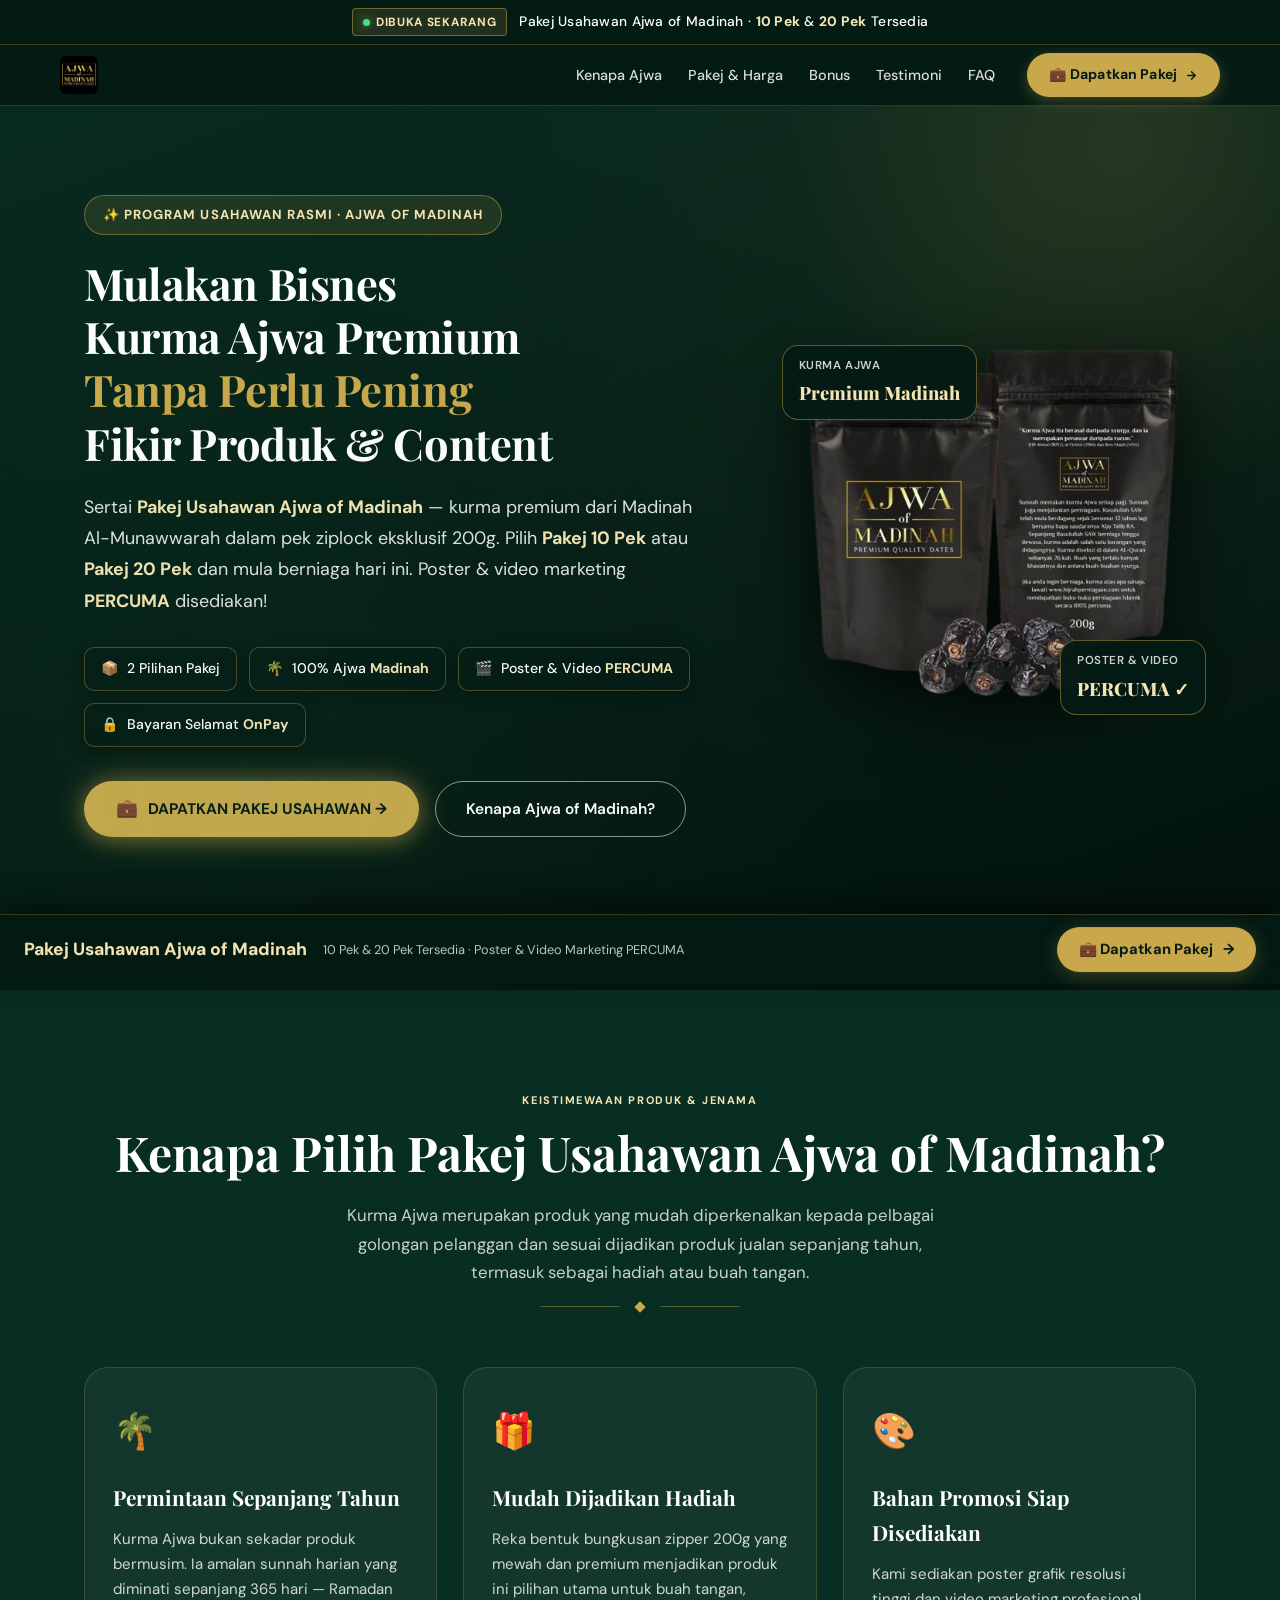
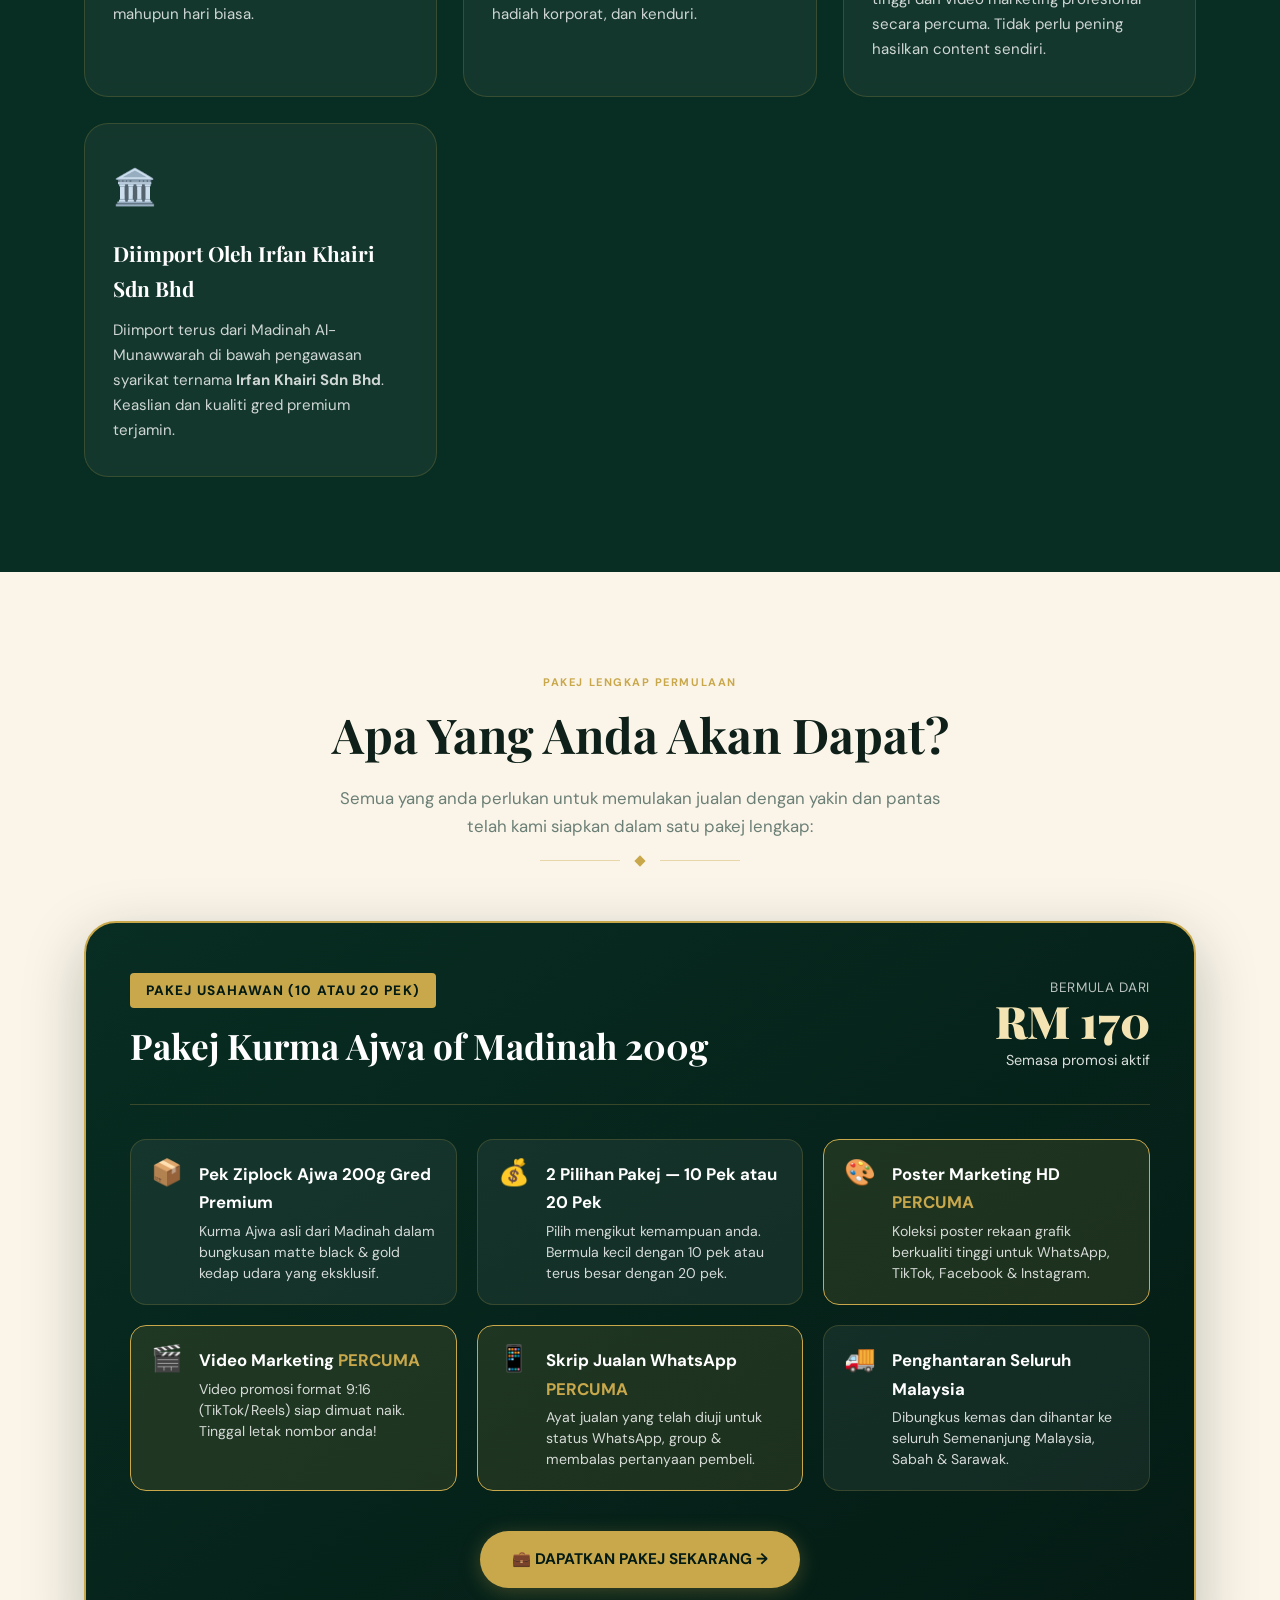
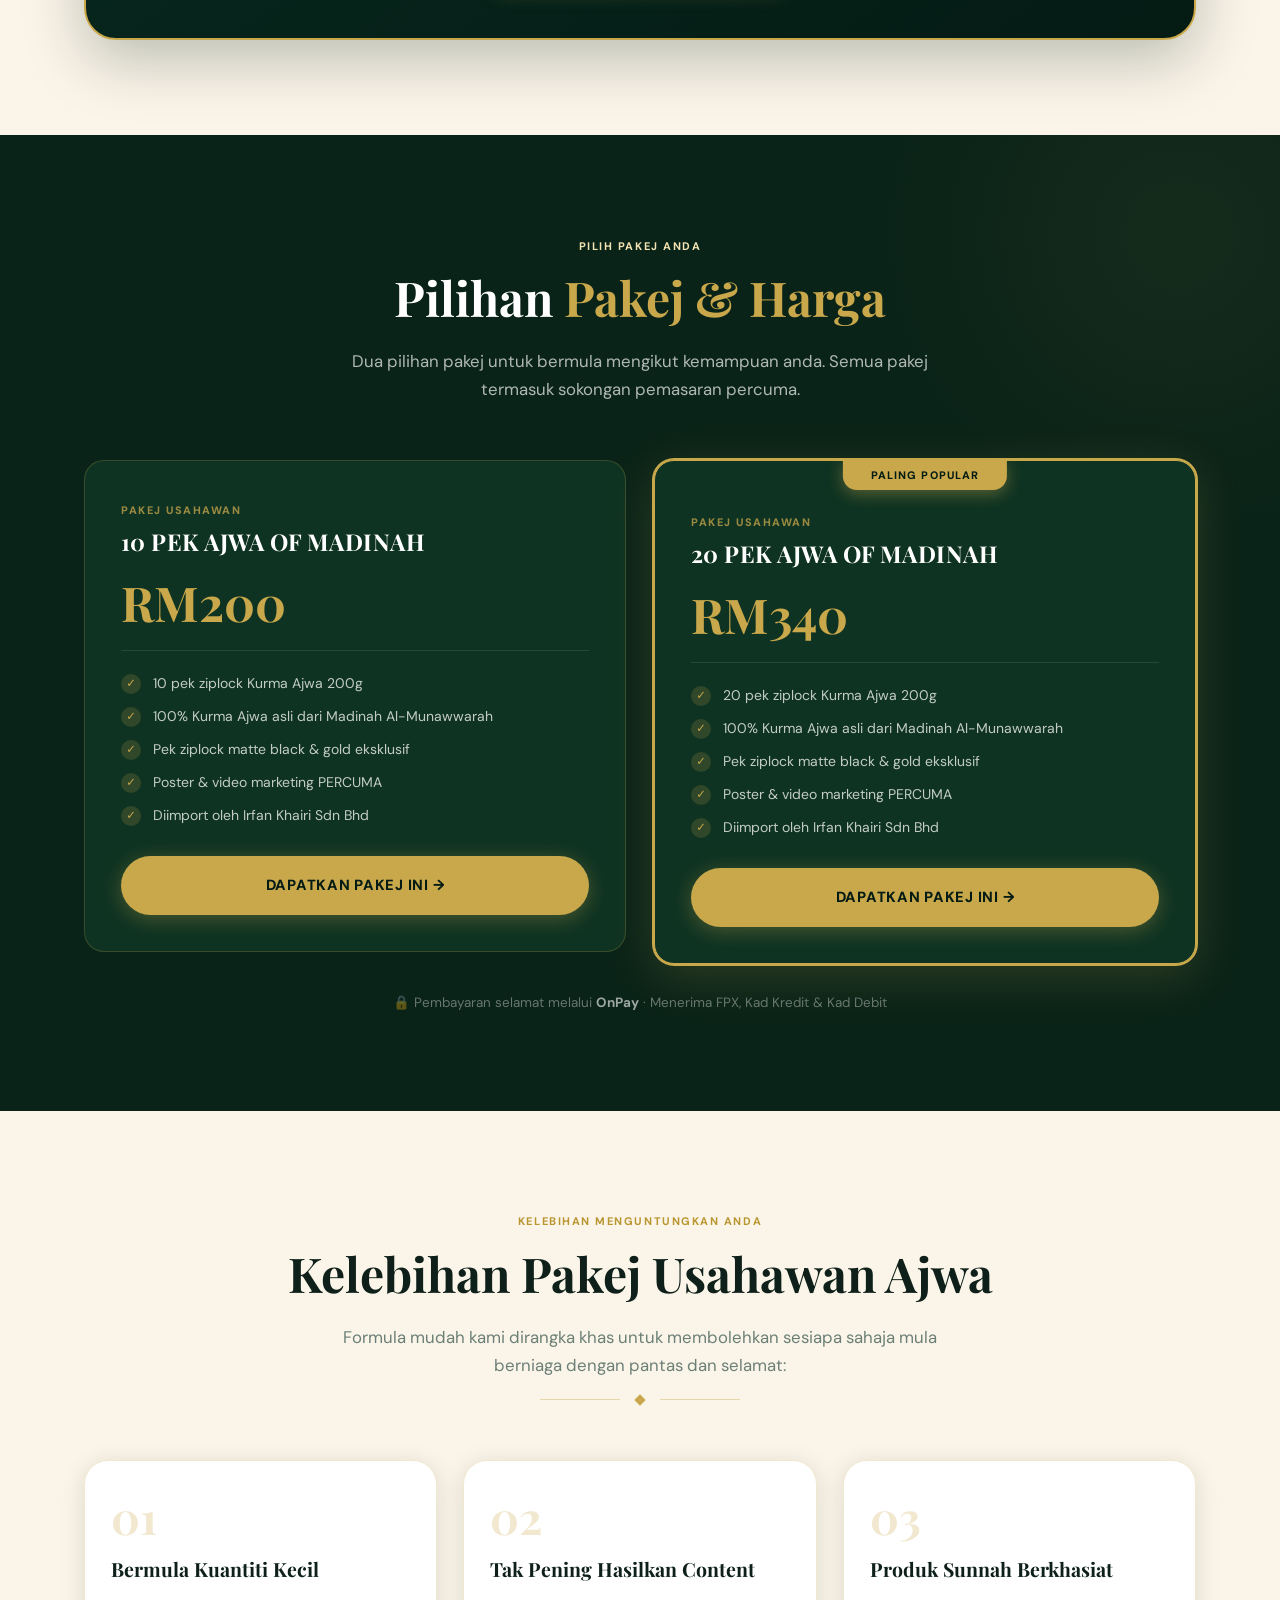
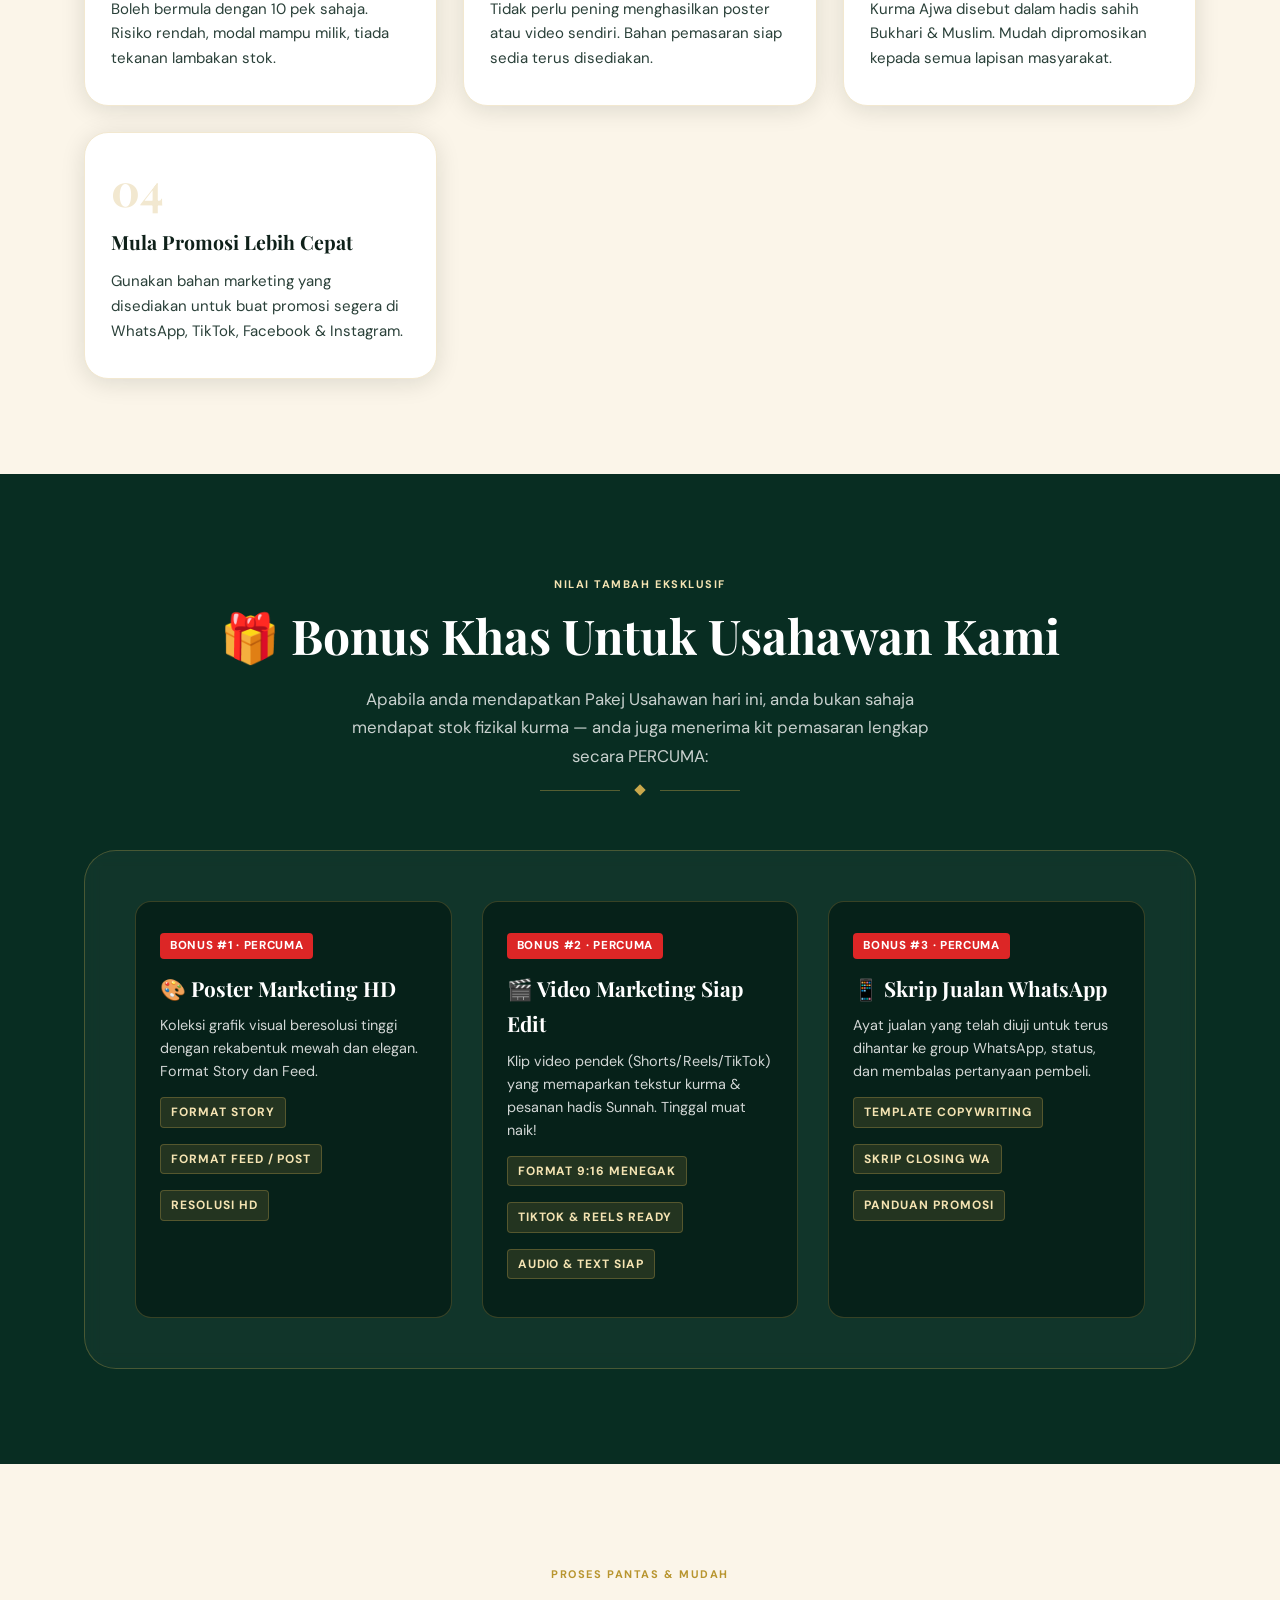
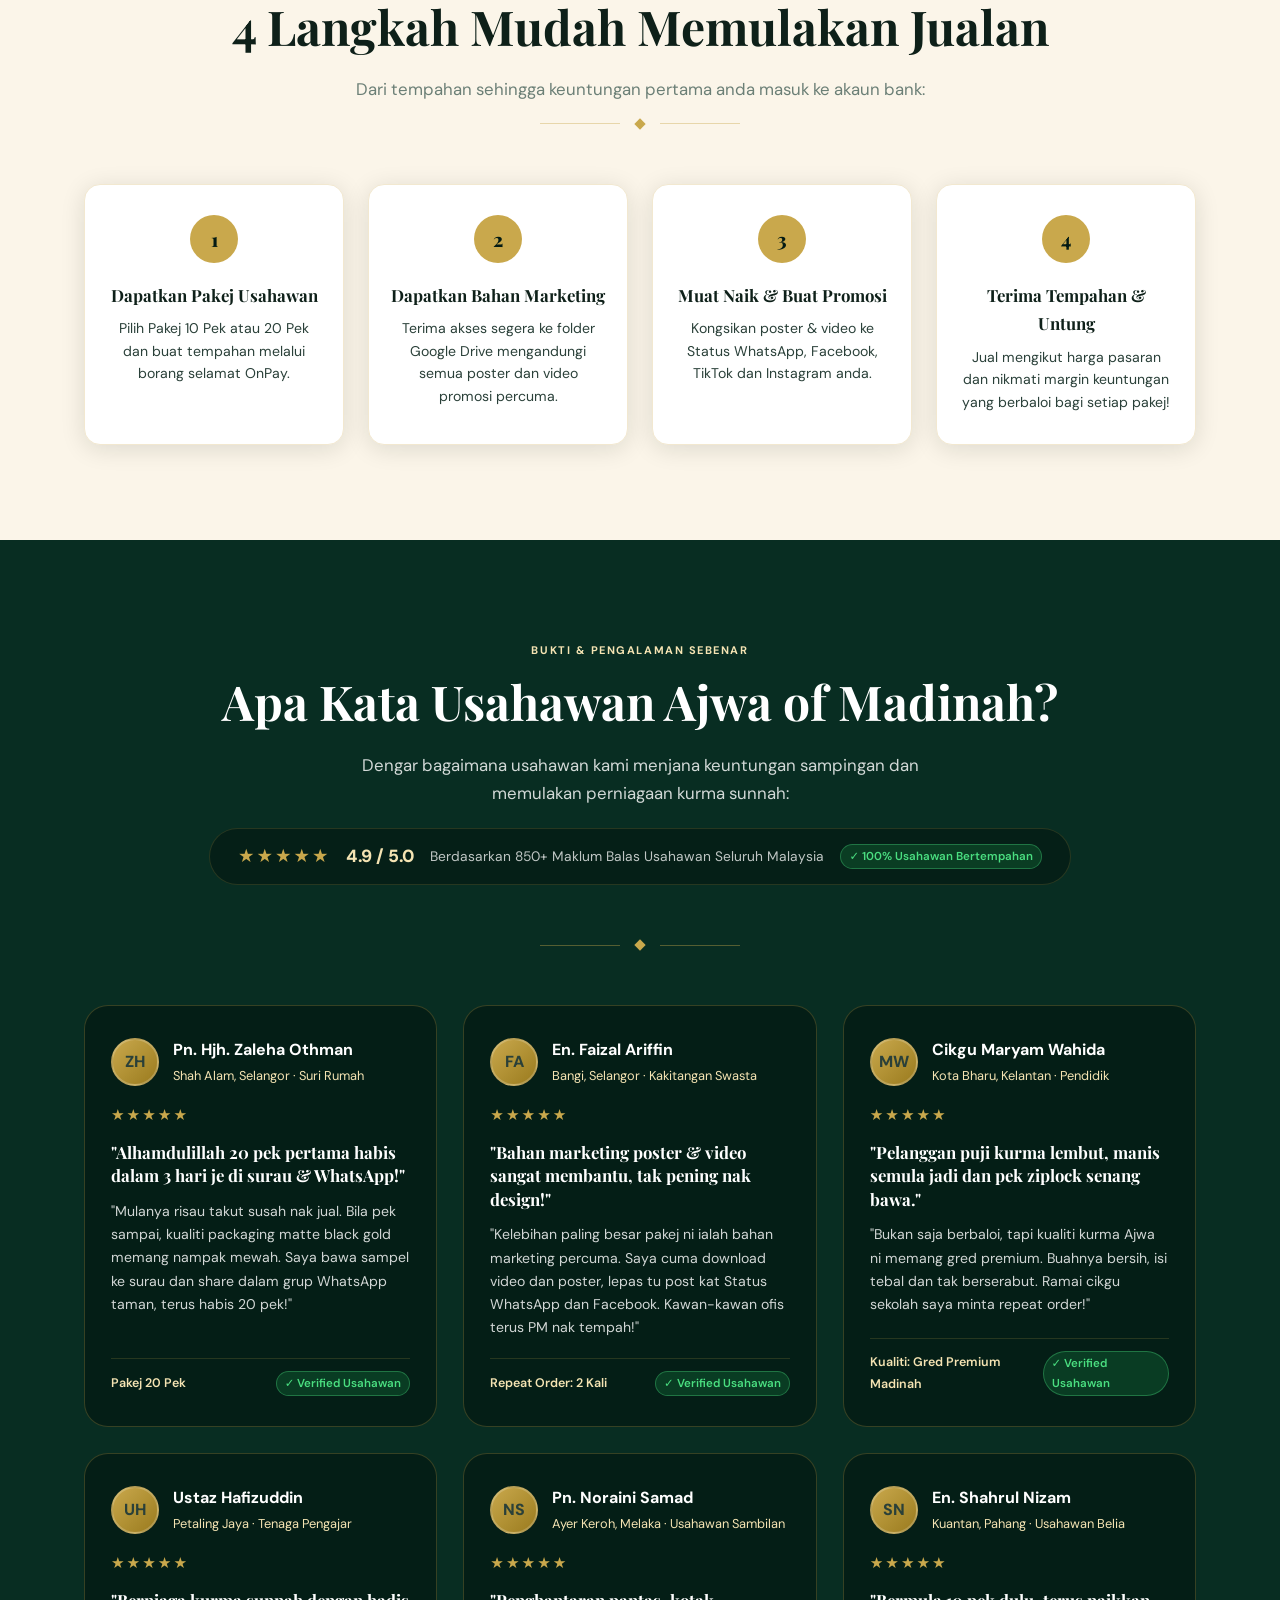
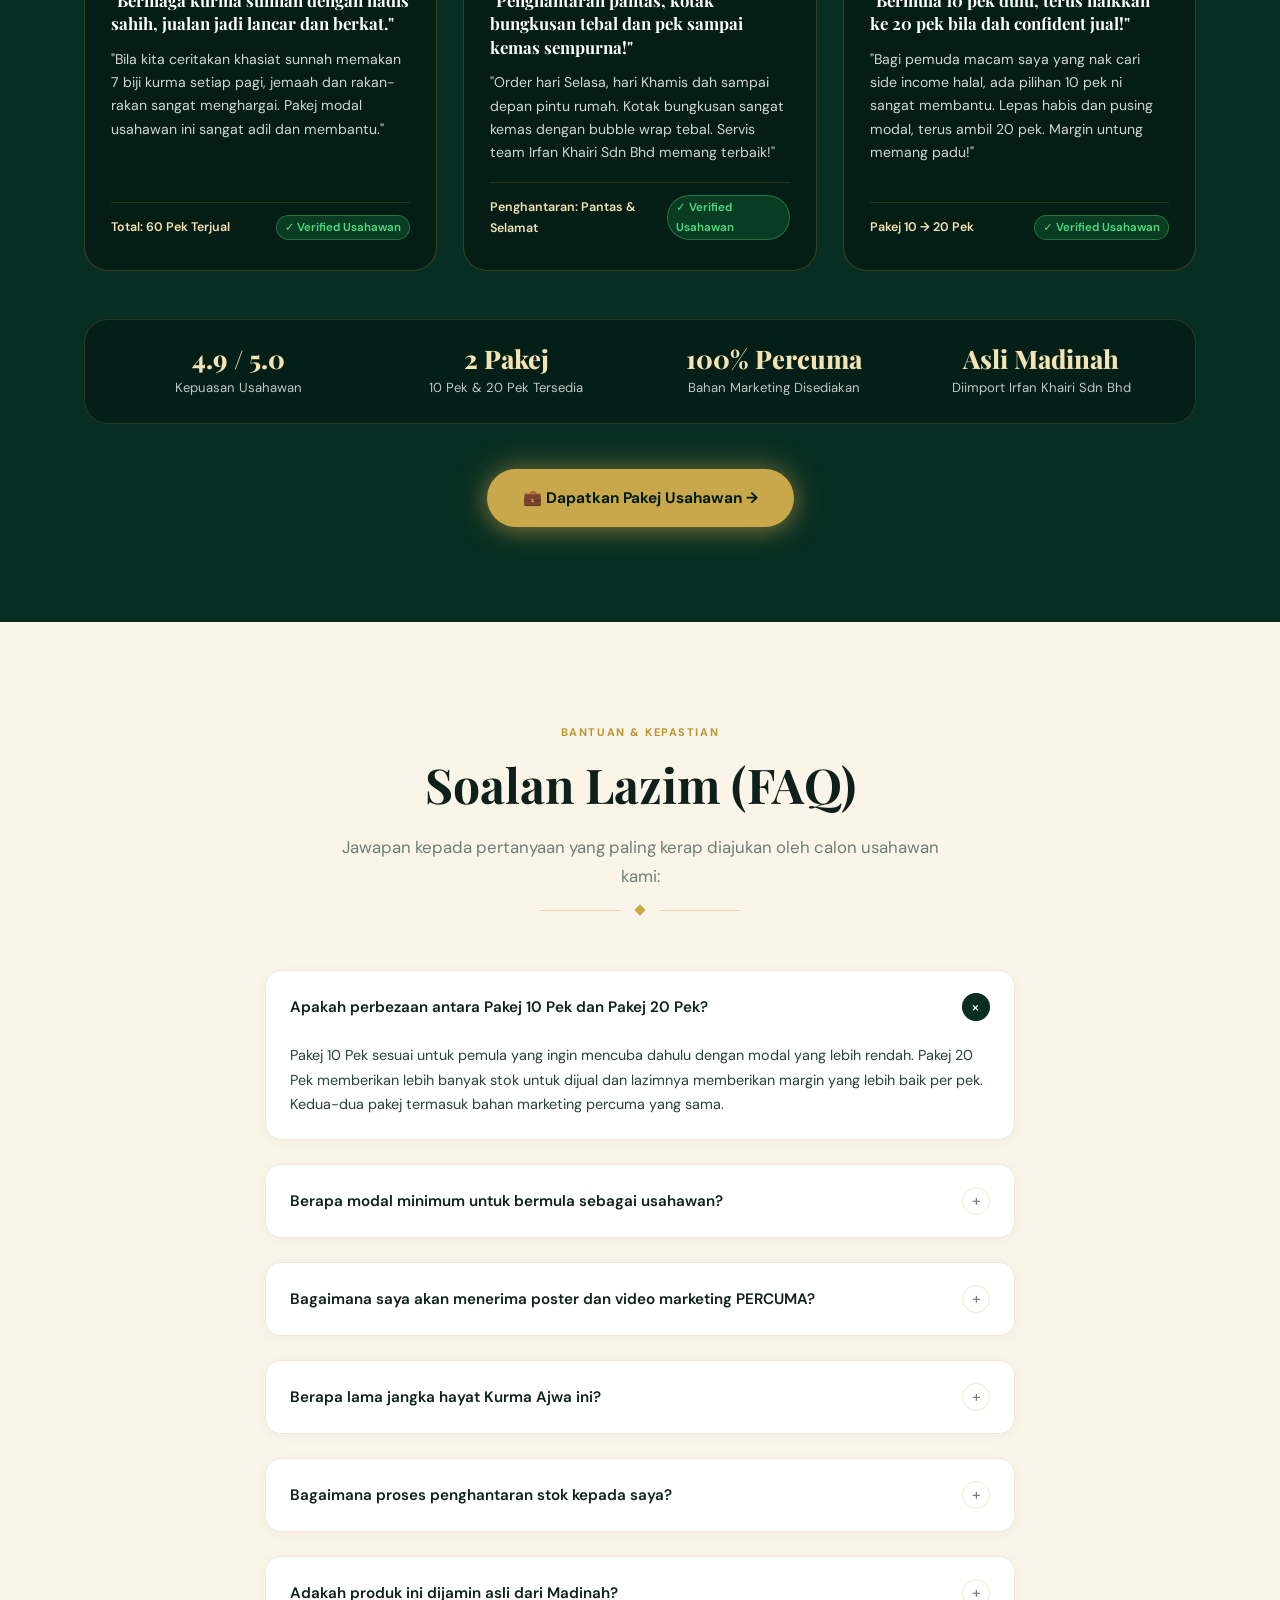
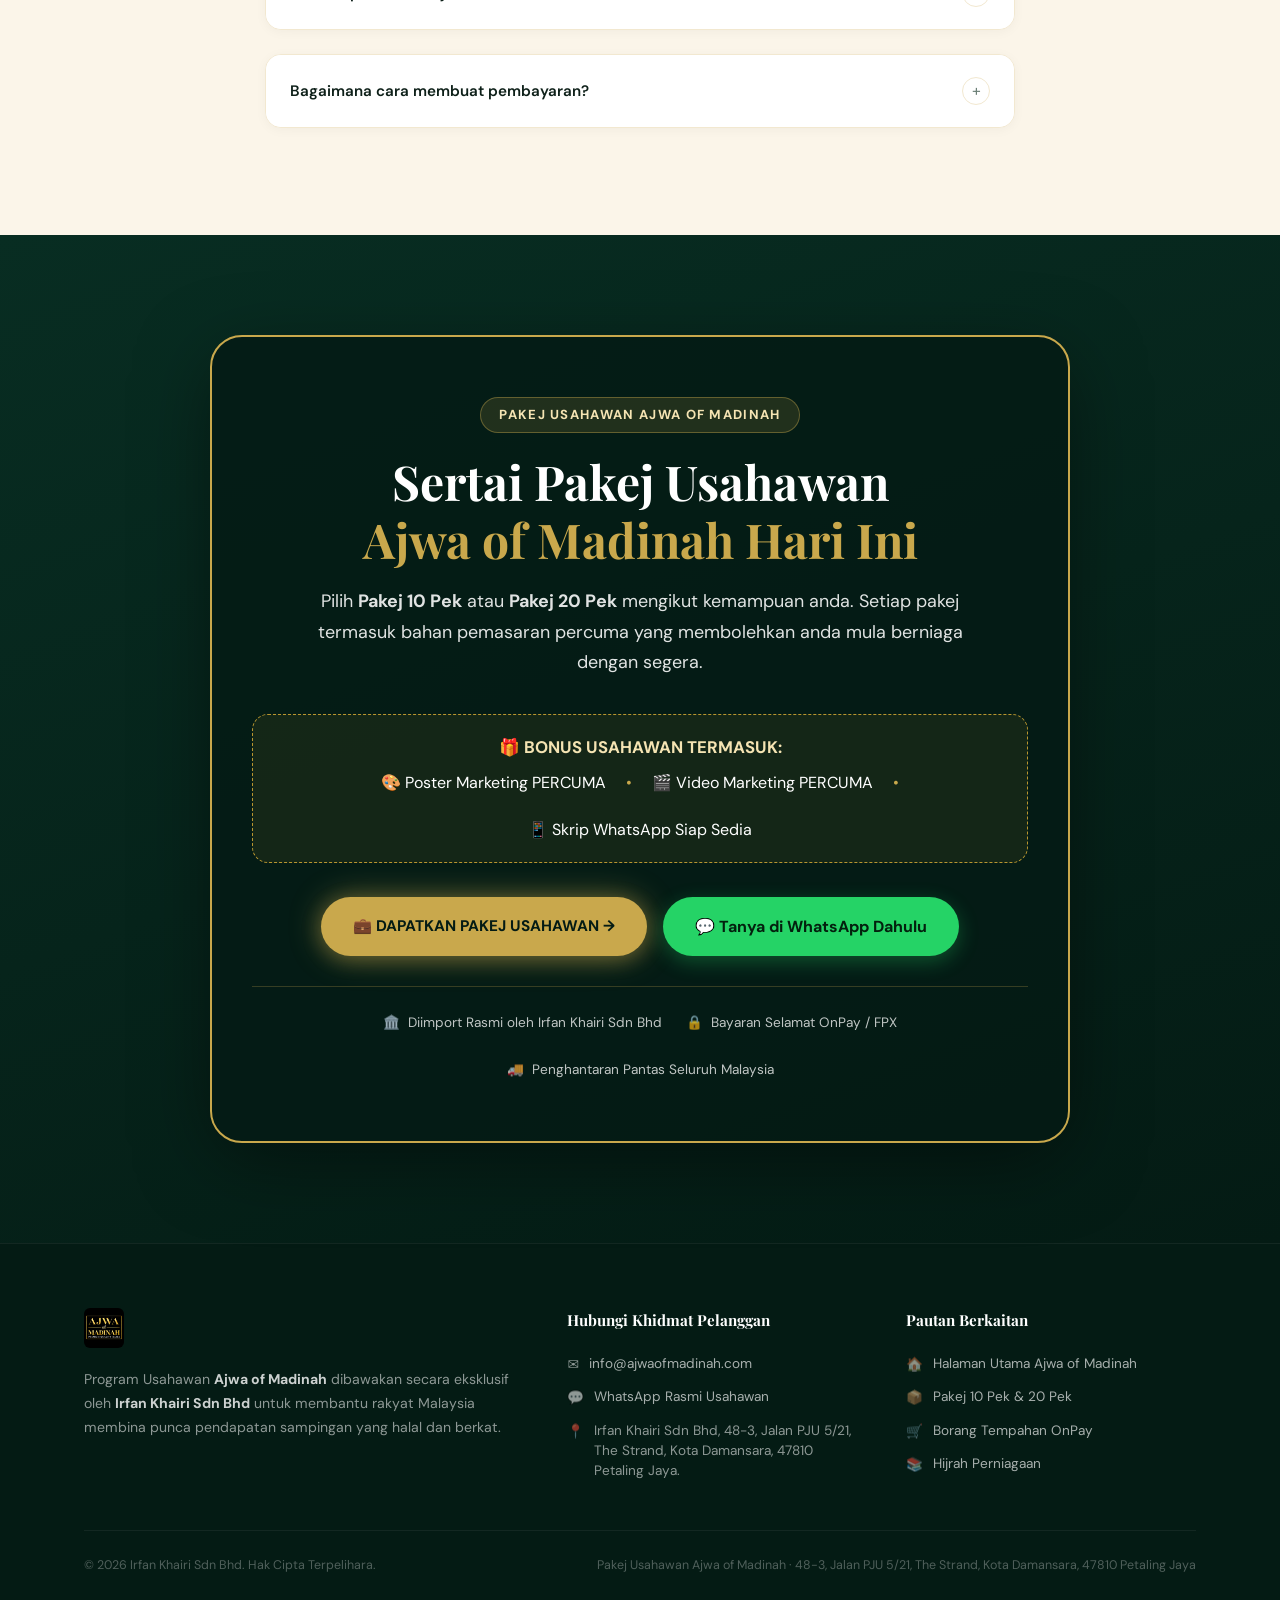
==== commit 1905947c: "Fix: semua butang CTA terus ke OnPay, polish CSS kad pakej (dark green solid, coretan harga jelas)" ====
--- a/pakej-usahawan.html
+++ b/pakej-usahawan.html
@@ -123,11 +123,11 @@
               '<span class="pu-orig">RM' + pkg.originalPrice + '</span>' +
               '<span class="pu-promo">RM' + pkg.promoPrice + '</span>' +
             '</div>' +
-            '<div class="pu-savings">Jimat RM' + savings + '</div>';
+            '<div class="pu-savings">✦ Jimat RM' + savings + '</div>';
         } else {
           priceHTML =
             '<div class="pu-price-row">' +
-              '<span class="pu-promo">RM' + pkg.originalPrice + '</span>' +
+              '<span class="pu-promo solo">RM' + pkg.originalPrice + '</span>' +
             '</div>';
         }
 
@@ -175,14 +175,14 @@
   <style>
     /* ── Pakej Usahawan — Kad Harga Inline Styles ──────────────── */
     .pu-cards-section {
-      background: var(--green-800);
+      background: #0a2318;
       padding-block: var(--section-py, 96px);
       position: relative; overflow: hidden;
     }
     .pu-cards-section::before {
       content: ''; position: absolute; top: -200px; right: -200px;
       width: 600px; height: 600px; border-radius: 50%;
-      background: radial-gradient(circle, rgba(201,168,76,.08) 0%, transparent 70%);
+      background: radial-gradient(circle, rgba(201,168,76,.06) 0%, transparent 70%);
       pointer-events: none;
     }
     .pu-cards-row {
@@ -192,121 +192,135 @@
       margin-top: 56px;
       align-items: start;
     }
-    /* Card */
+    /* Card — solid dark green like reference */
     .pu-card {
-      border: 1px solid rgba(201,168,76,.28);
-      border-radius: 24px;
-      background: rgba(255,255,255,.05);
+      border: 1px solid rgba(201,168,76,.22);
+      border-radius: 20px;
+      background: #0f3322;
       position: relative;
+      overflow: hidden;
       transition: transform .35s cubic-bezier(.22,1,.36,1), border-color .35s, box-shadow .35s;
     }
     .pu-card:hover {
       transform: translateY(-6px);
-      border-color: rgba(201,168,76,.55);
-      box-shadow: 0 16px 48px rgba(0,0,0,.30);
+      border-color: rgba(201,168,76,.50);
+      box-shadow: 0 20px 56px rgba(0,0,0,.40);
     }
     .pu-card--featured {
-      border-color: var(--gold-400, #c9a84c);
-      background: rgba(201,168,76,.10);
-      box-shadow: 0 0 0 1px var(--gold-400, #c9a84c), 0 8px 40px rgba(201,168,76,.20);
+      border-color: #c9a84c;
+      background: #0f3322;
+      box-shadow: 0 0 0 2px #c9a84c, 0 12px 48px rgba(201,168,76,.20);
     }
     /* Ribbon */
     .pu-ribbon {
-      position: absolute; top: -14px; left: 50%; transform: translateX(-50%);
-      background: var(--gold-400, #c9a84c); color: #041b14;
-      font-size: .7rem; font-weight: 800; letter-spacing: .08em; text-transform: uppercase;
-      padding: 5px 22px; border-radius: 100px; white-space: nowrap;
-      box-shadow: 0 4px 12px rgba(201,168,76,.35);
+      position: absolute; top: -1px; left: 50%; transform: translateX(-50%);
+      background: #c9a84c; color: #041b14;
+      font-size: .68rem; font-weight: 800; letter-spacing: .10em; text-transform: uppercase;
+      padding: 6px 28px; border-radius: 0 0 14px 14px; white-space: nowrap;
+      box-shadow: 0 4px 16px rgba(201,168,76,.40);
     }
     /* Card body */
-    .pu-card-body { padding: 42px 36px 36px; }
-    .pu-card--featured .pu-card-body { padding-top: 50px; }
+    .pu-card-body { padding: 40px 36px 36px; }
+    .pu-card--featured .pu-card-body { padding-top: 52px; }
 
     /* Labels */
     .pu-type {
-      font-size: .7rem; font-weight: 800; letter-spacing: .12em; text-transform: uppercase;
-      color: var(--gold-400, #c9a84c); margin-bottom: 10px;
+      font-size: .68rem; font-weight: 800; letter-spacing: .14em; text-transform: uppercase;
+      color: rgba(201,168,76,.75); margin-bottom: 8px;
     }
     .pu-qty {
       font-family: 'Playfair Display', Georgia, serif;
-      font-size: 1.5rem; font-weight: 700; color: #fff;
-      line-height: 1.25; margin-bottom: 24px;
+      font-size: 1.45rem; font-weight: 700; color: #fff;
+      line-height: 1.25; margin-bottom: 22px;
+      text-transform: uppercase; letter-spacing: .02em;
     }
     /* Price block */
     .pu-price-block { margin-bottom: 24px; }
     .pu-promo-badge {
       display: inline-block;
-      font-size: .7rem; font-weight: 800; letter-spacing: .10em; text-transform: uppercase;
-      color: var(--gold-400, #c9a84c);
+      font-size: .65rem; font-weight: 800; letter-spacing: .12em; text-transform: uppercase;
+      color: #c9a84c;
       background: rgba(201,168,76,.12); padding: 3px 12px; border-radius: 100px;
-      margin-bottom: 8px;
+      margin-bottom: 10px;
     }
     .pu-price-row {
-      display: flex; align-items: baseline; gap: 14px; flex-wrap: wrap; margin-bottom: 4px;
-    }
+      display: flex; align-items: center; gap: 14px; flex-wrap: wrap; margin-bottom: 4px;
+    }
+    /* Harga asal — coretan jelas, besar */
     .pu-orig {
       font-family: 'Playfair Display', Georgia, serif;
-      font-size: 1.5rem; font-weight: 600;
-      color: rgba(255,255,255,.30);
+      font-size: 2.4rem; font-weight: 700;
+      color: rgba(255,255,255,.38);
       text-decoration: line-through;
-    }
+      text-decoration-color: rgba(220,60,60,.80);
+      text-decoration-thickness: 3px;
+    }
+    /* Harga promosi — gold, lebih besar */
     .pu-promo {
       font-family: 'Playfair Display', Georgia, serif;
-      font-size: 3rem; font-weight: 700;
-      color: var(--gold-400, #c9a84c); line-height: 1;
+      font-size: 2.4rem; font-weight: 700;
+      color: #c9a84c; line-height: 1;
+    }
+    /* Harga asal sahaja (tanpa promo) — size lebih besar */
+    .pu-promo.solo {
+      font-size: 3rem;
     }
     .pu-savings {
       display: inline-block;
-      font-size: .88rem; font-weight: 700;
-      color: rgba(201,168,76,.85);
-      background: rgba(201,168,76,.10); padding: 3px 14px;
-      border-radius: 100px; margin-top: 6px;
+      font-size: .82rem; font-weight: 700;
+      color: #c9a84c;
+      background: rgba(201,168,76,.12); padding: 4px 16px;
+      border-radius: 100px; margin-top: 8px;
     }
     /* Divider */
-    .pu-divider { height: 1px; background: rgba(255,255,255,.10); margin-bottom: 22px; }
+    .pu-divider { height: 1px; background: rgba(255,255,255,.10); margin: 22px 0; }
     /* Feature list */
     .pu-features {
       list-style: none; padding: 0; margin: 0 0 30px;
-      display: flex; flex-direction: column; gap: 10px;
+      display: flex; flex-direction: column; gap: 12px;
     }
     .pu-features li {
-      display: flex; align-items: center; gap: 12px;
-      font-size: .88rem; color: rgba(255,255,255,.78); line-height: 1.45;
+      display: flex; align-items: flex-start; gap: 12px;
+      font-size: .875rem; color: rgba(255,255,255,.75); line-height: 1.45;
     }
     .pu-check {
       flex-shrink: 0; width: 20px; height: 20px; border-radius: 50%;
-      background: rgba(201,168,76,.15);
+      background: rgba(201,168,76,.18);
       display: flex; align-items: center; justify-content: center;
-      font-size: .7rem; color: var(--gold-400, #c9a84c); font-weight: 700;
+      font-size: .72rem; color: #c9a84c; font-weight: 700;
+      margin-top: 1px;
     }
     /* CTA Button */
     .pu-cta-btn {
       display: flex; align-items: center; justify-content: center;
-      width: 100%; padding: 16px 24px; border-radius: 100px;
-      font-size: .95rem; font-weight: 800; letter-spacing: .04em;
-      background: var(--gold-400, #c9a84c); color: #041b14;
+      width: 100%; padding: 17px 24px; border-radius: 100px;
+      font-size: .92rem; font-weight: 800; letter-spacing: .05em; text-transform: uppercase;
+      background: #c9a84c; color: #041b14;
       text-decoration: none;
-      transition: background .35s, transform .35s, box-shadow .35s;
-      box-shadow: 0 4px 20px rgba(201,168,76,.28);
+      transition: background .3s, transform .3s, box-shadow .3s;
+      box-shadow: 0 4px 20px rgba(201,168,76,.32);
     }
     .pu-cta-btn:hover {
-      background: var(--gold-500, #b8952f);
+      background: #b8952f;
       transform: translateY(-2px);
-      box-shadow: 0 8px 28px rgba(201,168,76,.40);
+      box-shadow: 0 8px 32px rgba(201,168,76,.45);
+      color: #041b14;
     }
     /* Note below cards */
     .pu-note {
       text-align: center; margin-top: 28px;
-      font-size: .84rem; color: rgba(255,255,255,.40);
-    }
-    .pu-note strong { color: rgba(255,255,255,.65); }
+      font-size: .84rem; color: rgba(255,255,255,.38);
+    }
+    .pu-note strong { color: rgba(255,255,255,.60); }
 
     /* Mobile */
     @media (max-width: 768px) {
       .pu-cards-row { grid-template-columns: 1fr; gap: 36px; }
-      .pu-card-body { padding: 40px 24px 30px; }
-      .pu-card--featured .pu-card-body { padding-top: 48px; }
-      .pu-promo { font-size: 2.4rem; }
+      .pu-card-body { padding: 38px 22px 28px; }
+      .pu-card--featured .pu-card-body { padding-top: 50px; }
+      .pu-orig { font-size: 1.8rem; }
+      .pu-promo { font-size: 1.8rem; }
+      .pu-promo.solo { font-size: 2.4rem; }
     }
     @media (max-width: 480px) {
       .pu-cards-row { grid-template-columns: 1fr; }
@@ -351,8 +365,8 @@
           <li><a href="#testimoni">Testimoni</a></li>
           <li><a href="#soalan">FAQ</a></li>
           <li class="nav-cta">
-            <a href="#pakej-harga" data-onpay id="nav-cta-btn" class="btn-gold-nav"
-              aria-label="Dapatkan Pakej Usahawan">
+            <a href="#" data-onpay id="nav-cta-btn" class="btn-gold-nav"
+              target="_blank" rel="noopener noreferrer" aria-label="Dapatkan Pakej Usahawan">
               <span>💼 Dapatkan Pakej</span>
               <svg width="13" height="13" viewBox="0 0 24 24" fill="none" stroke="currentColor" stroke-width="2.5"
                 stroke-linecap="round" stroke-linejoin="round">
@@ -378,7 +392,7 @@
       <a href="#bonus" class="mobile-link">Bonus Percuma</a>
       <a href="#testimoni" class="mobile-link">Testimoni</a>
       <a href="#soalan" class="mobile-link">FAQ</a>
-      <a href="#pakej-harga" class="btn-gold mobile-cta-btn" id="mobile-cta-btn">
+      <a href="#" data-onpay target="_blank" rel="noopener noreferrer" class="btn-gold mobile-cta-btn" id="mobile-cta-btn">
         💼 Dapatkan Pakej Usahawan
       </a>
     </div>
@@ -431,7 +445,7 @@
           </div>
 
           <div class="hero-cta-row reveal d-5">
-            <a href="#pakej-harga" class="btn-gold hero-btn-glow" id="hero-cta-main">
+            <a href="#" data-onpay target="_blank" rel="noopener noreferrer" class="btn-gold hero-btn-glow" id="hero-cta-main">
               <span class="btn-icon">💼</span>
               <span>DAPATKAN PAKEJ USAHAWAN →</span>
             </a>
@@ -600,8 +614,8 @@
         </div>
 
         <div class="text-center">
-          <a href="#pakej-harga" class="btn-gold btn-large-cta">
-            <span>💼 LIHAT PAKEJ &amp; HARGA →</span>
+          <a href="#" data-onpay target="_blank" rel="noopener noreferrer" class="btn-gold btn-large-cta">
+            <span>💼 DAPATKAN PAKEJ SEKARANG →</span>
           </a>
         </div>
 
@@ -987,7 +1001,7 @@
       </div>
 
       <div class="text-center reveal d-3" style="margin-top: 45px;">
-        <a href="#pakej-harga" class="btn-gold hero-btn-glow"
+        <a href="#" data-onpay target="_blank" rel="noopener noreferrer" class="btn-gold hero-btn-glow"
           style="display: inline-flex; align-items: center; gap: 10px; padding: 16px 36px;">
           <span>💼 Dapatkan Pakej Usahawan →</span>
         </a>
@@ -1137,9 +1151,9 @@
 
         <!-- Buttons -->
         <div class="final-cta-buttons">
-          <a href="#pakej-harga"
+          <a href="#" data-onpay target="_blank" rel="noopener noreferrer"
             class="btn-gold btn-large-cta hero-btn-glow" id="final-cta-btn">
-            <span>💼 PILIH PAKEJ USAHAWAN →</span>
+            <span>💼 DAPATKAN PAKEJ USAHAWAN →</span>
           </a>
 
           <a href="https://wa.me/601116238805?text=Salam%2C%20saya%20berminat%20untuk%20mendapatkan%20Pakej%20Usahawan%20Kurma%20Ajwa%20of%20Madinah."
@@ -1178,7 +1192,7 @@
       <div class="sticky-pack-badge">Pakej Usahawan Ajwa of Madinah</div>
       <div class="sticky-pack-sub">10 Pek &amp; 20 Pek Tersedia · Poster &amp; Video Marketing PERCUMA</div>
     </div>
-    <a href="#pakej-harga" class="btn-gold" style="padding: 10px 22px; font-size: 0.92rem; white-space: nowrap;">
+    <a href="#" data-onpay target="_blank" rel="noopener noreferrer" class="btn-gold" style="padding: 10px 22px; font-size: 0.92rem; white-space: nowrap;">
       <span>💼 Dapatkan Pakej</span>
       <span>→</span>
     </a>
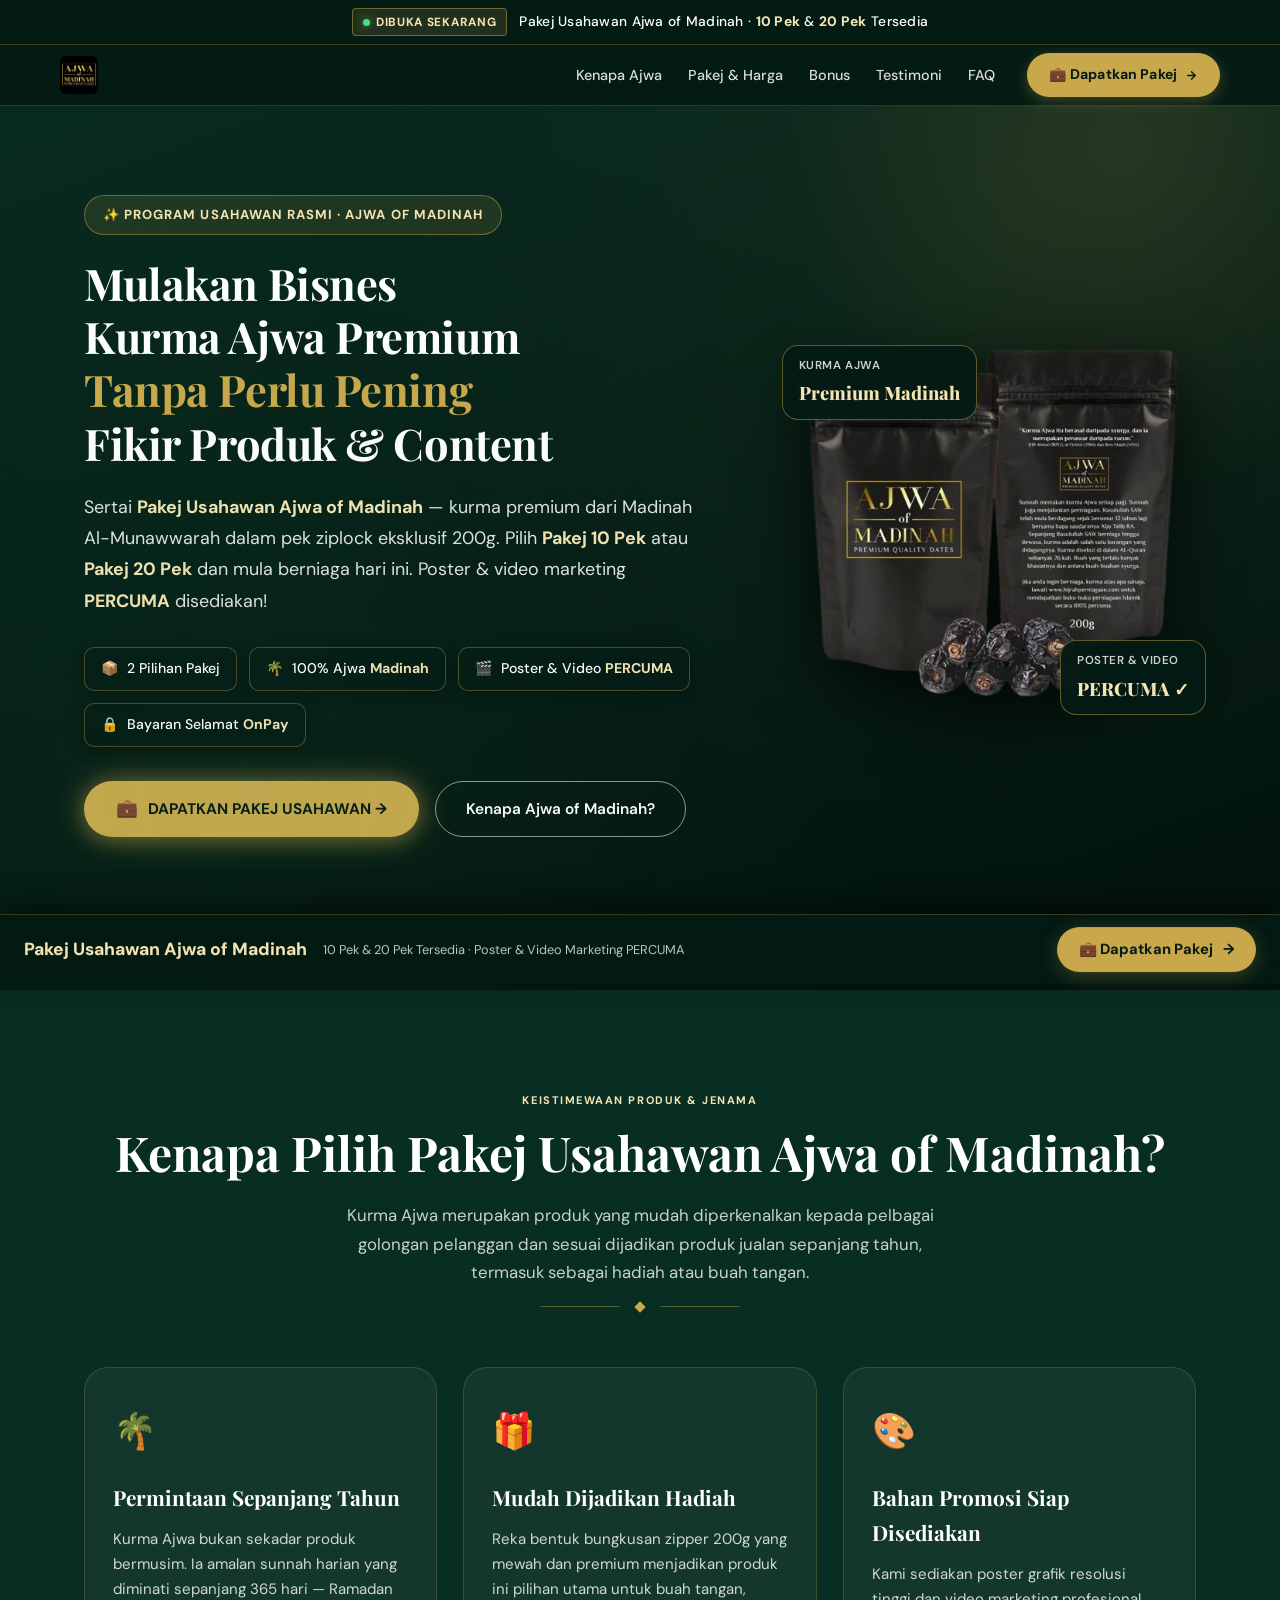
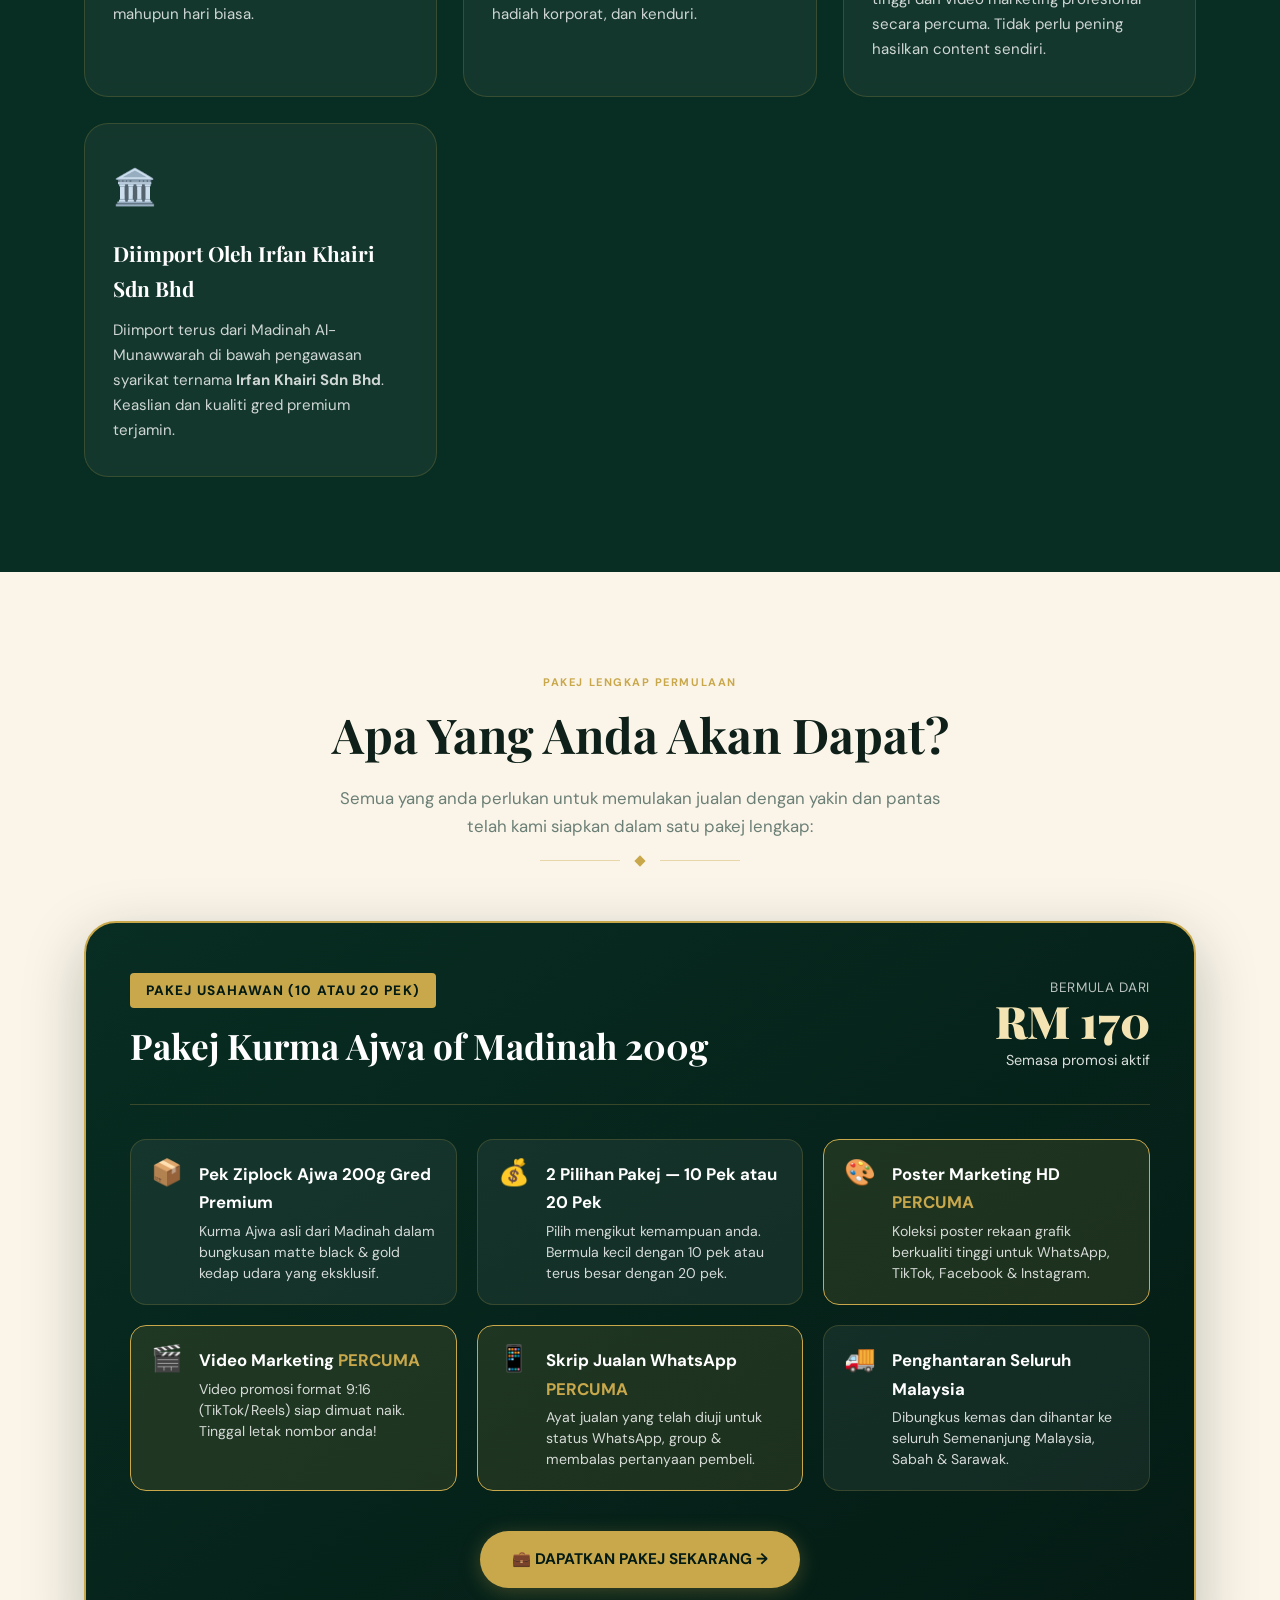
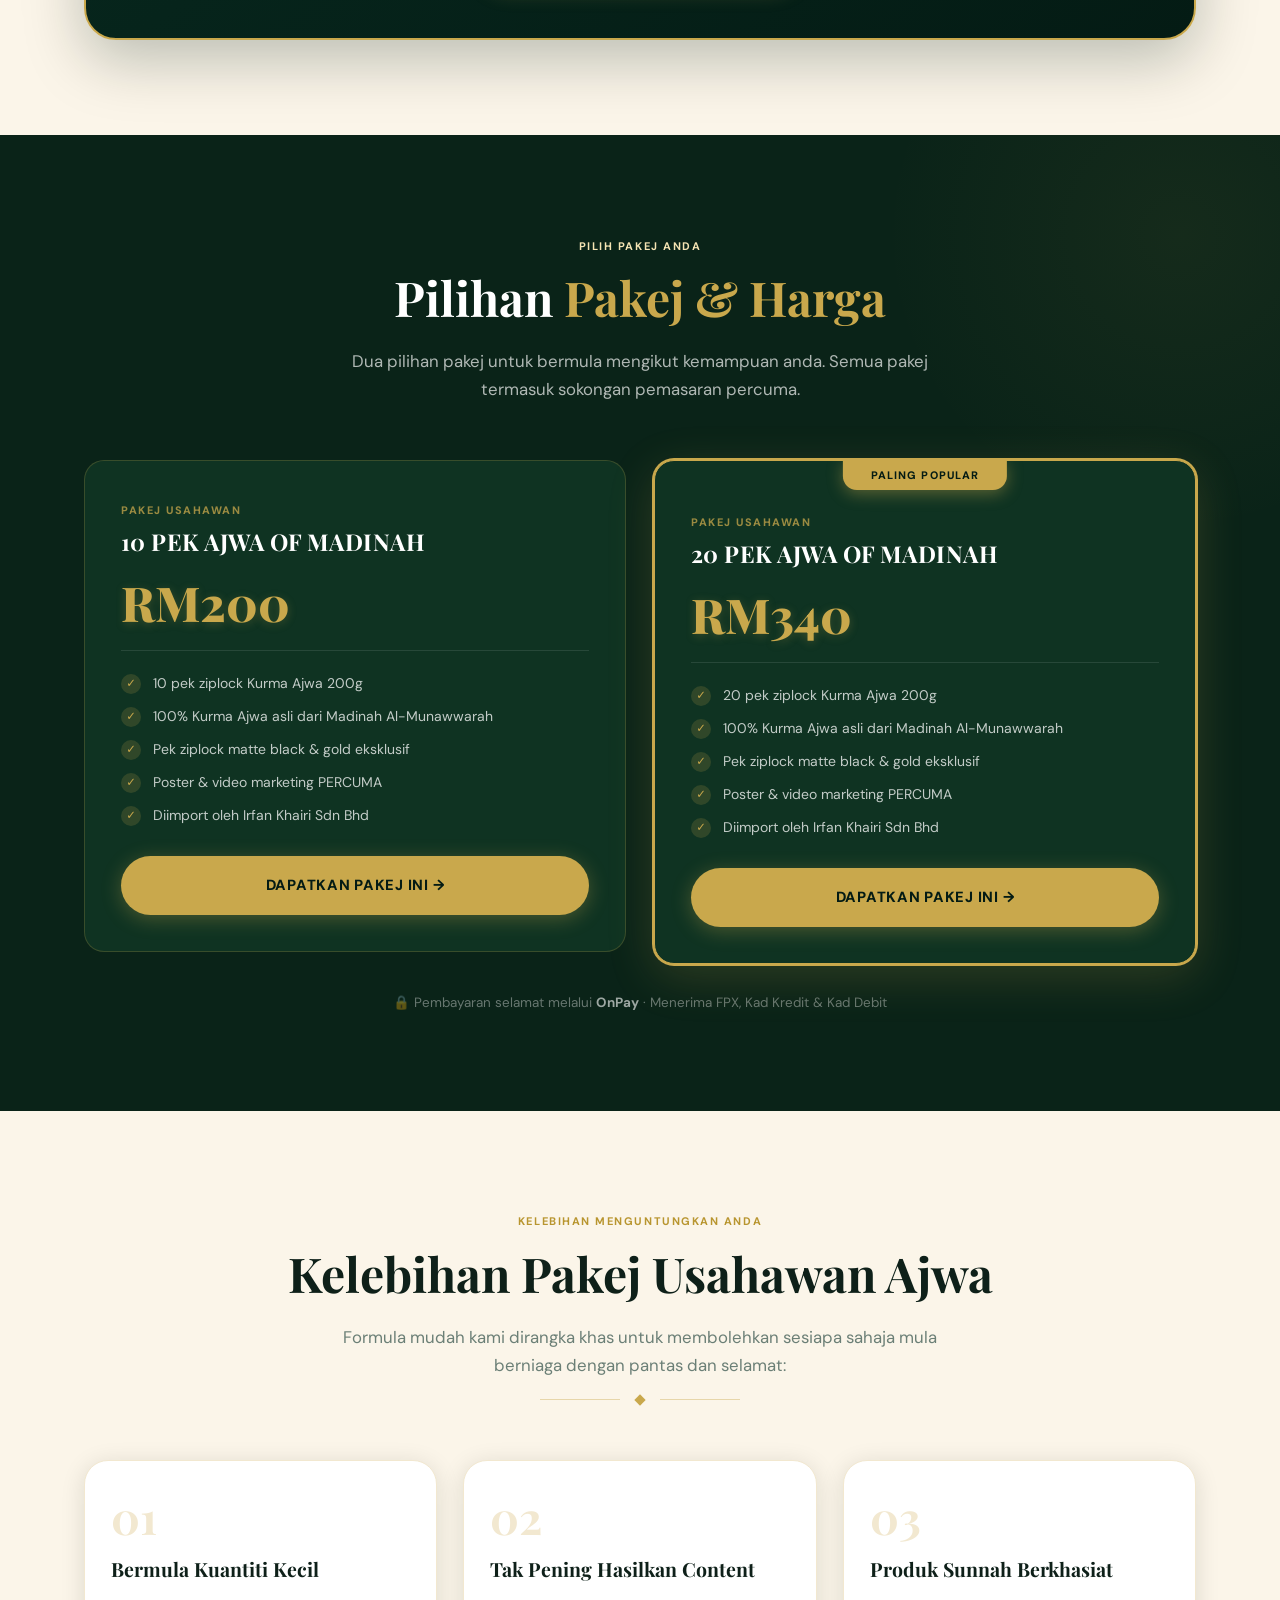
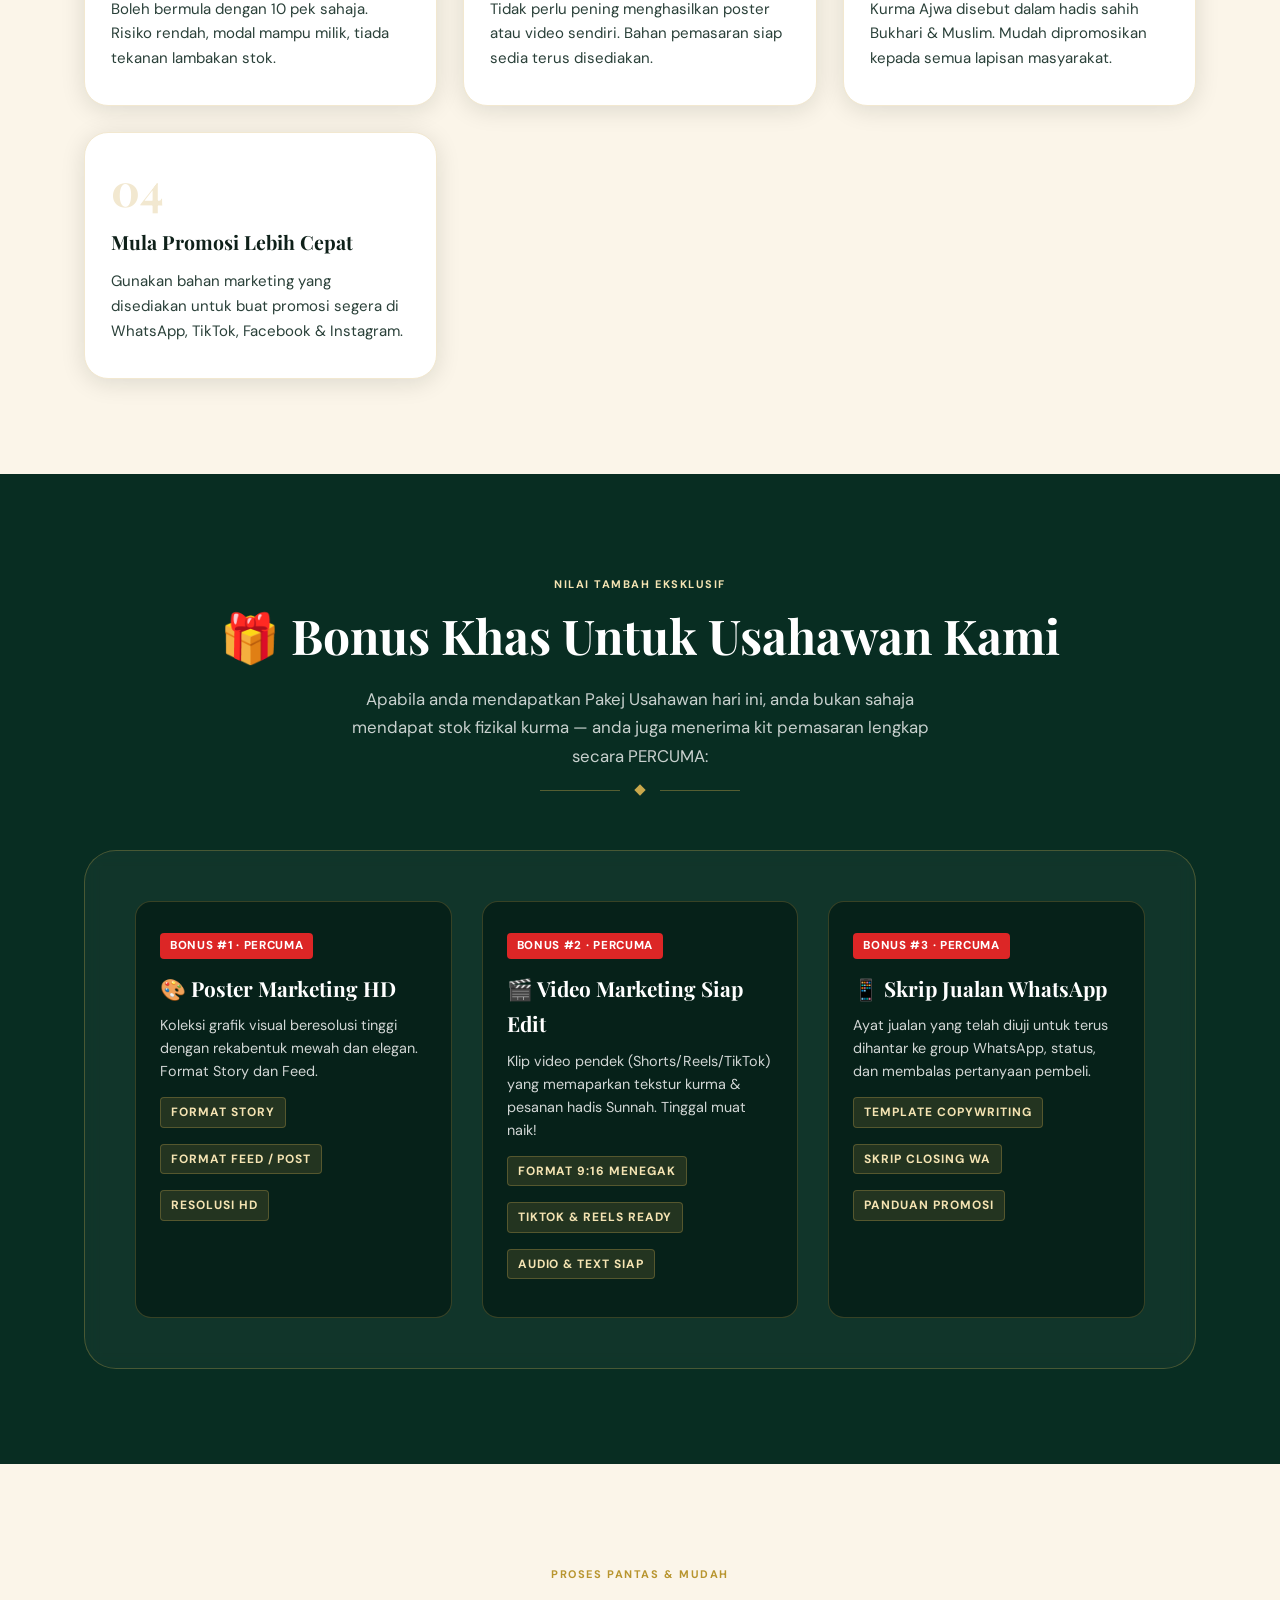
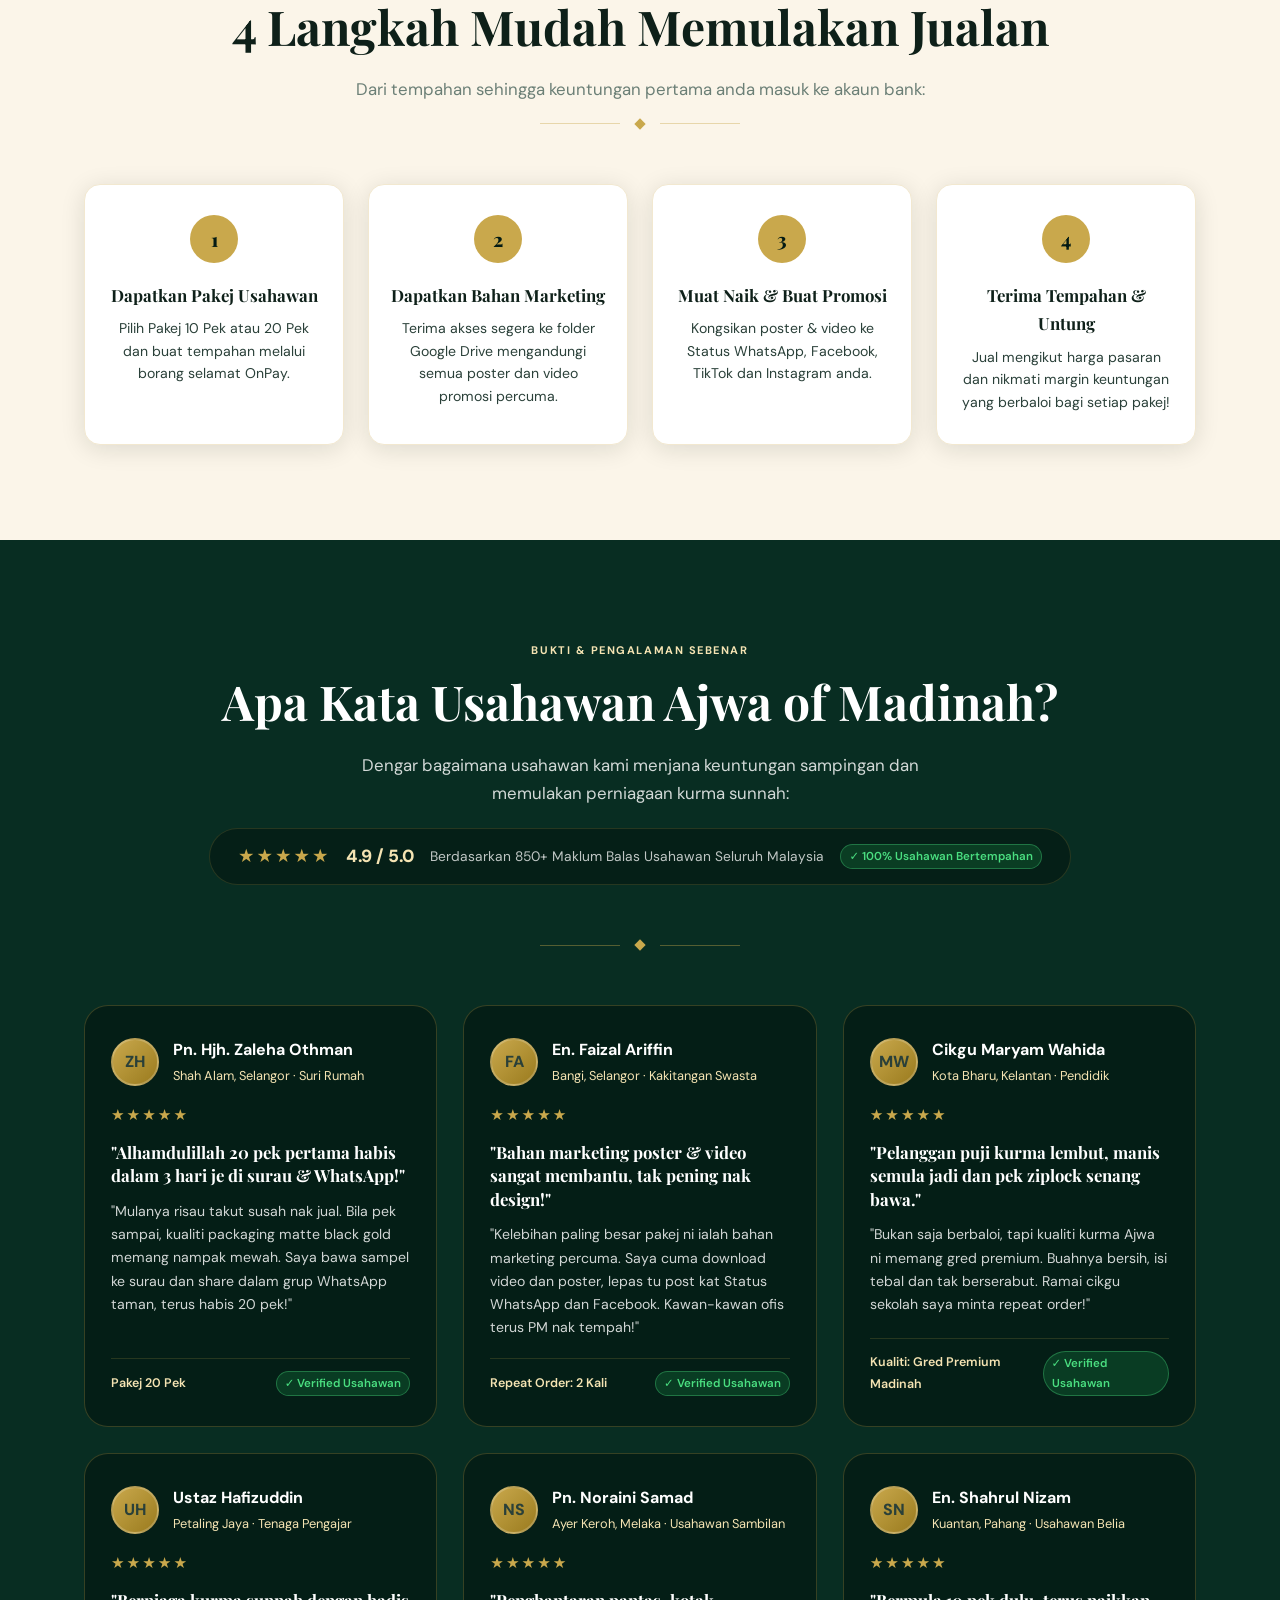
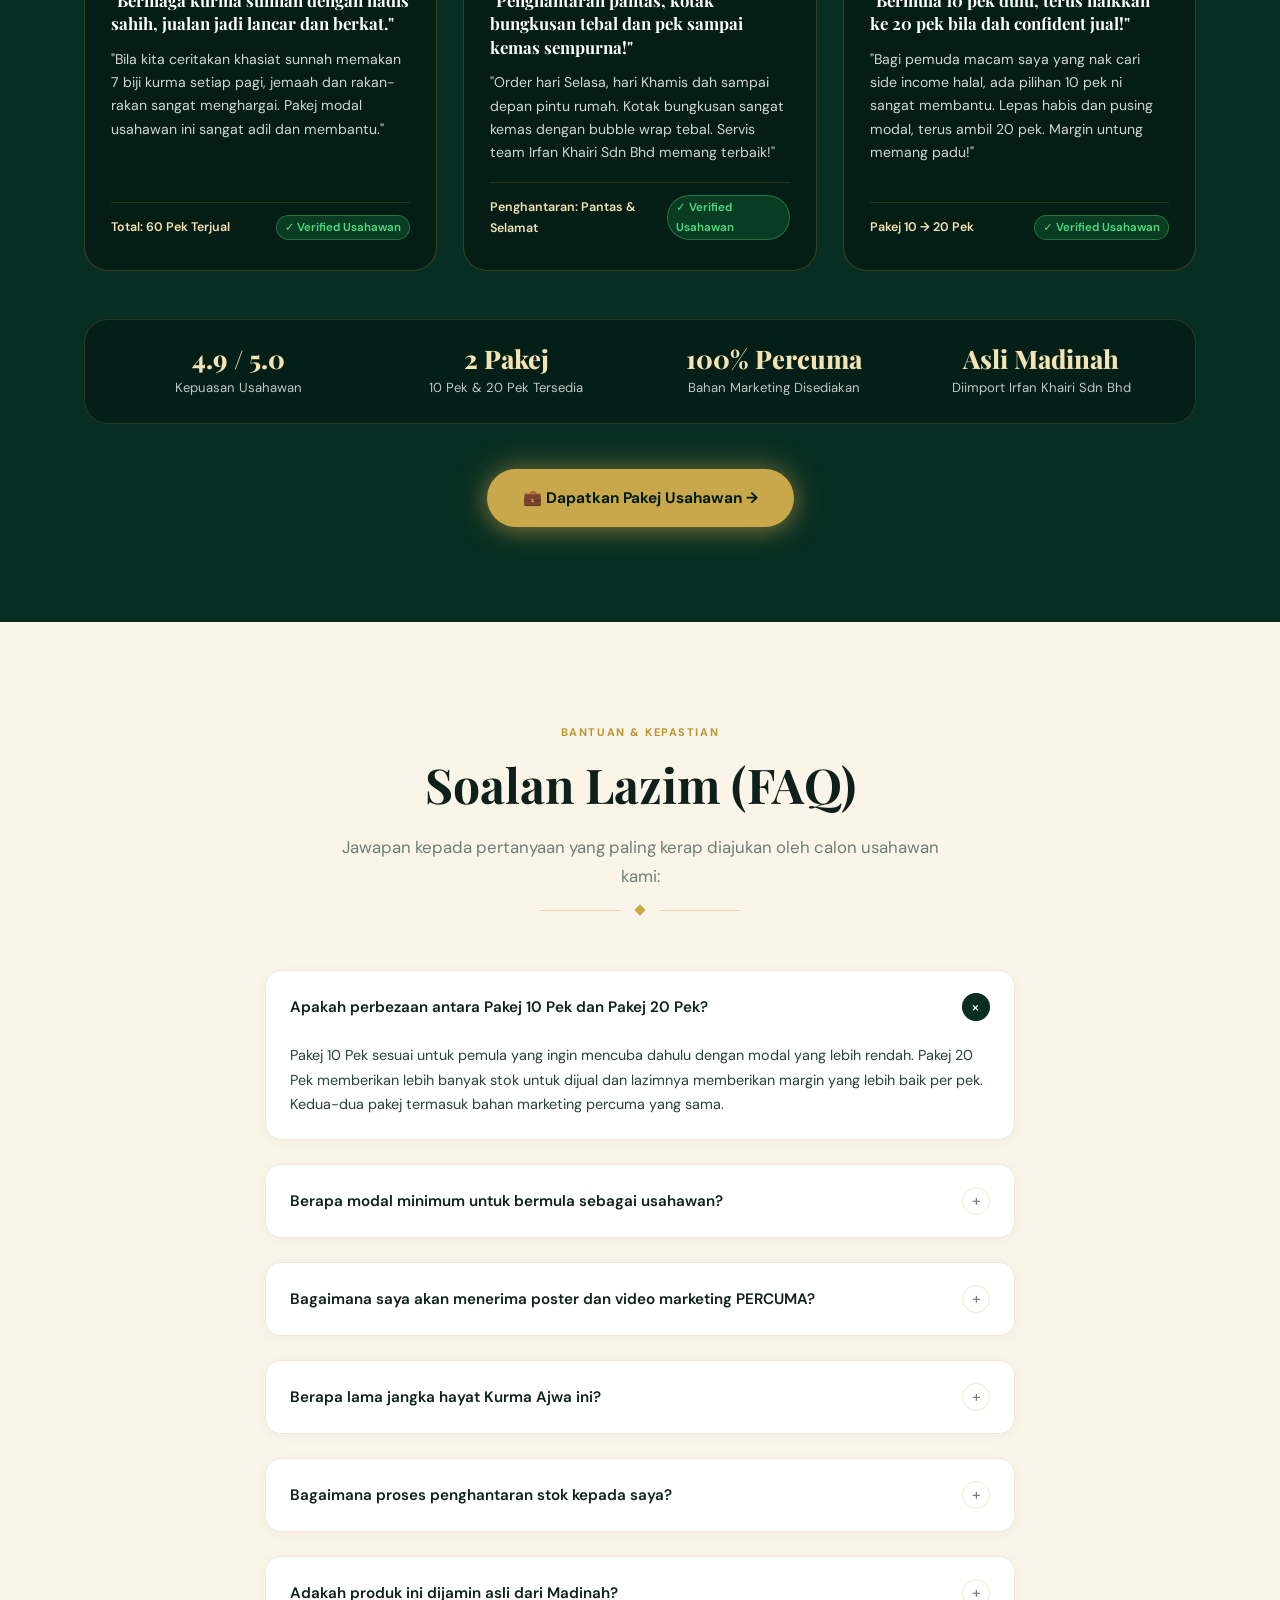
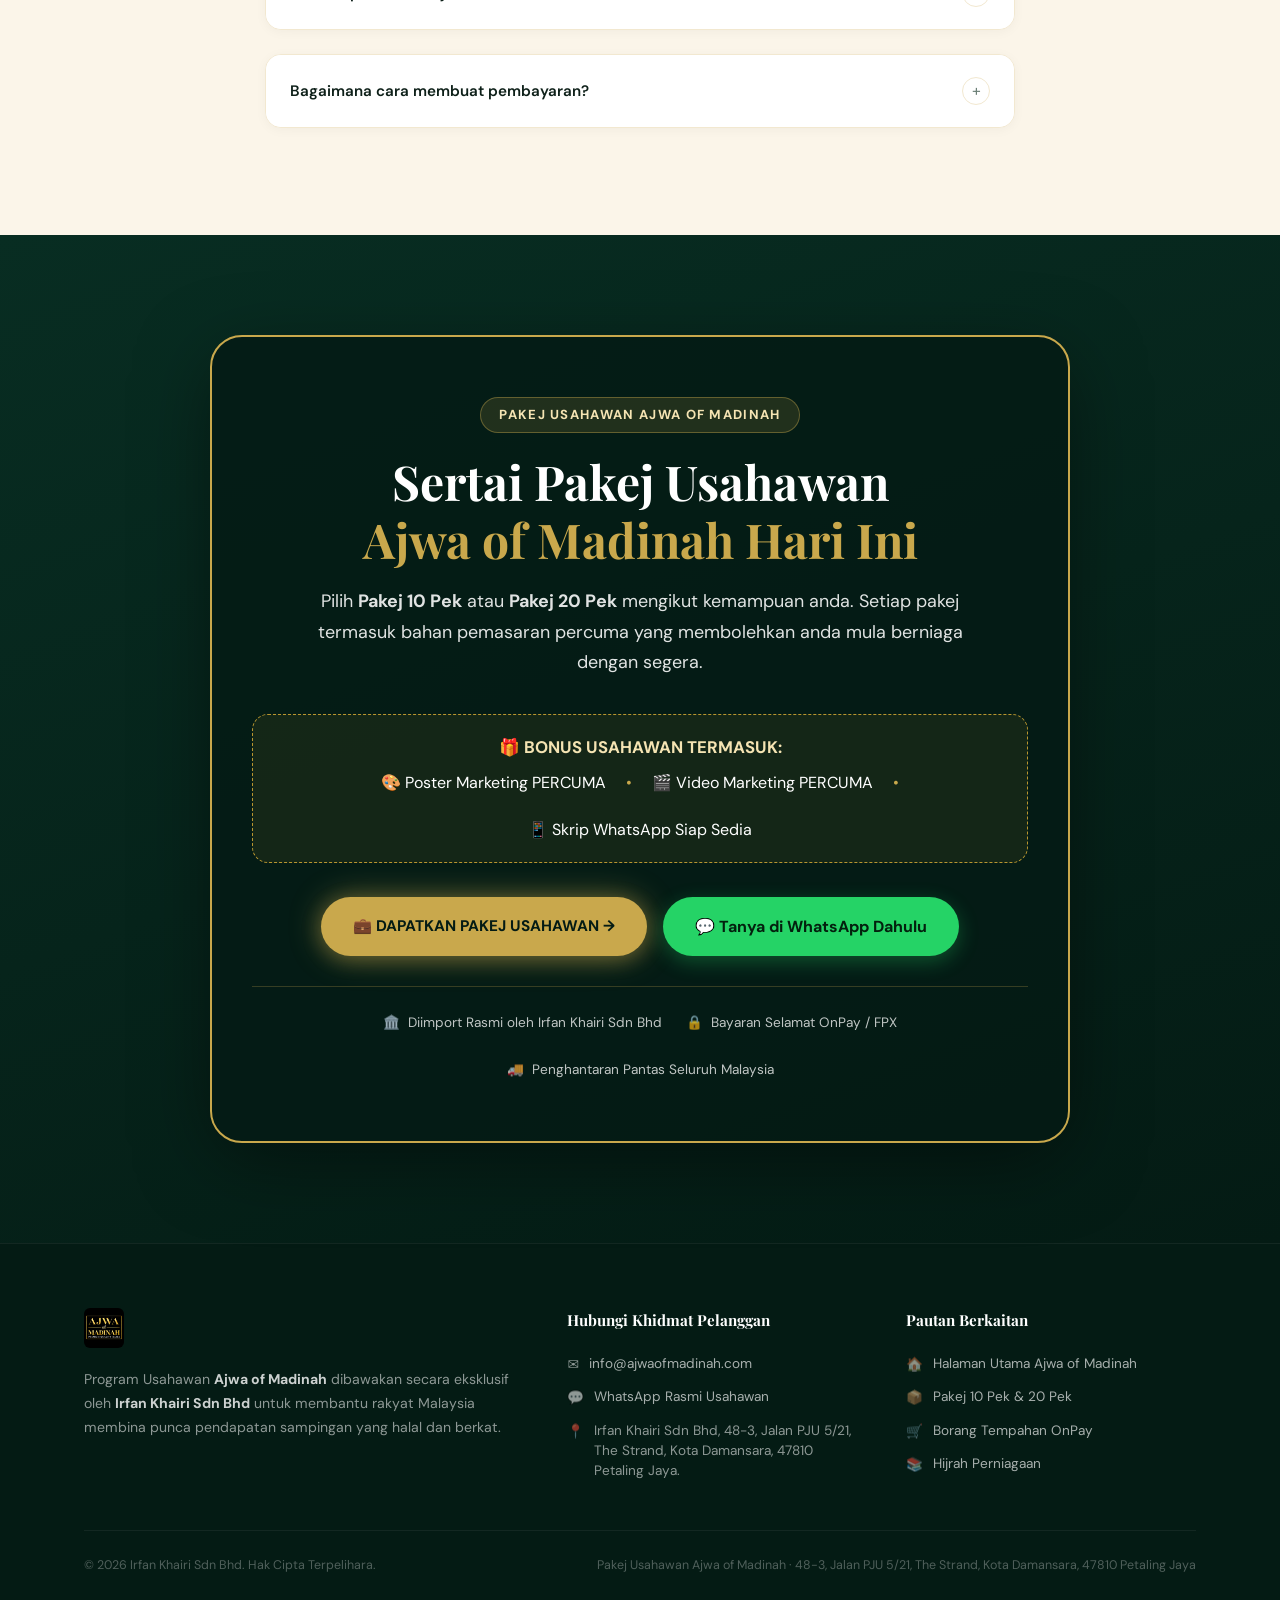
==== commit a50d024d: "Kemas kini garisan potong harga (strikethrough merah coral elegan) & aktifkan paparan harga promosi" ====
--- a/pakej-usahawan.html
+++ b/pakej-usahawan.html
@@ -57,7 +57,7 @@
          Zon waktu: Malaysia (Asia/Kuala_Lumpur)
       ────────────────────────────────────────────────────────── */
       promoEnabled: true,
-      promoStart:   "2026-11-01",   /* ✏️ Tukar jika perlu */
+      promoStart:   "2026-10-29",   /* ✏️ Tukar jika perlu */
       promoEnd:     "2026-11-15",   /* ✏️ Tukar jika perlu */
 
       /* ── Pakej & Harga ──────────────────────────────────────
@@ -244,26 +244,41 @@
       margin-bottom: 10px;
     }
     .pu-price-row {
-      display: flex; align-items: center; gap: 14px; flex-wrap: wrap; margin-bottom: 4px;
-    }
-    /* Harga asal — coretan jelas, besar */
+      display: flex; align-items: baseline; gap: 14px; flex-wrap: wrap; margin-bottom: 6px;
+    }
+    /* Harga asal — dipotong dengan warna bersesuaian */
     .pu-orig {
       font-family: 'Playfair Display', Georgia, serif;
-      font-size: 2.4rem; font-weight: 700;
-      color: rgba(255,255,255,.38);
-      text-decoration: line-through;
-      text-decoration-color: rgba(220,60,60,.80);
-      text-decoration-thickness: 3px;
-    }
-    /* Harga promosi — gold, lebih besar */
+      font-size: 2.2rem; font-weight: 700;
+      color: rgba(201,168,76,.55);
+      position: relative;
+      display: inline-block;
+      text-decoration: none;
+      line-height: 1;
+    }
+    /* Garisan potong harga — merah coral kemas dan elegan */
+    .pu-orig::after {
+      content: '';
+      position: absolute;
+      left: -4px; right: -4px;
+      top: 50%;
+      height: 3.5px;
+      background: #e63946;
+      border-radius: 2px;
+      transform: translateY(-50%) rotate(-7deg);
+      box-shadow: 0 2px 6px rgba(230,57,70,.45);
+    }
+    /* Harga promosi — gold cerah menonjol */
     .pu-promo {
       font-family: 'Playfair Display', Georgia, serif;
-      font-size: 2.4rem; font-weight: 700;
-      color: #c9a84c; line-height: 1;
-    }
-    /* Harga asal sahaja (tanpa promo) — size lebih besar */
+      font-size: 2.8rem; font-weight: 800;
+      color: #ffdb70; line-height: 1;
+      text-shadow: 0 2px 10px rgba(201,168,76,.25);
+    }
+    /* Harga asal sahaja (tanpa promo) — saiz standard */
     .pu-promo.solo {
       font-size: 3rem;
+      color: #c9a84c;
     }
     .pu-savings {
       display: inline-block;
@@ -318,9 +333,9 @@
       .pu-cards-row { grid-template-columns: 1fr; gap: 36px; }
       .pu-card-body { padding: 38px 22px 28px; }
       .pu-card--featured .pu-card-body { padding-top: 50px; }
-      .pu-orig { font-size: 1.8rem; }
-      .pu-promo { font-size: 1.8rem; }
-      .pu-promo.solo { font-size: 2.4rem; }
+      .pu-orig { font-size: 1.7rem; }
+      .pu-promo { font-size: 2.3rem; }
+      .pu-promo.solo { font-size: 2.5rem; }
     }
     @media (max-width: 480px) {
       .pu-cards-row { grid-template-columns: 1fr; }
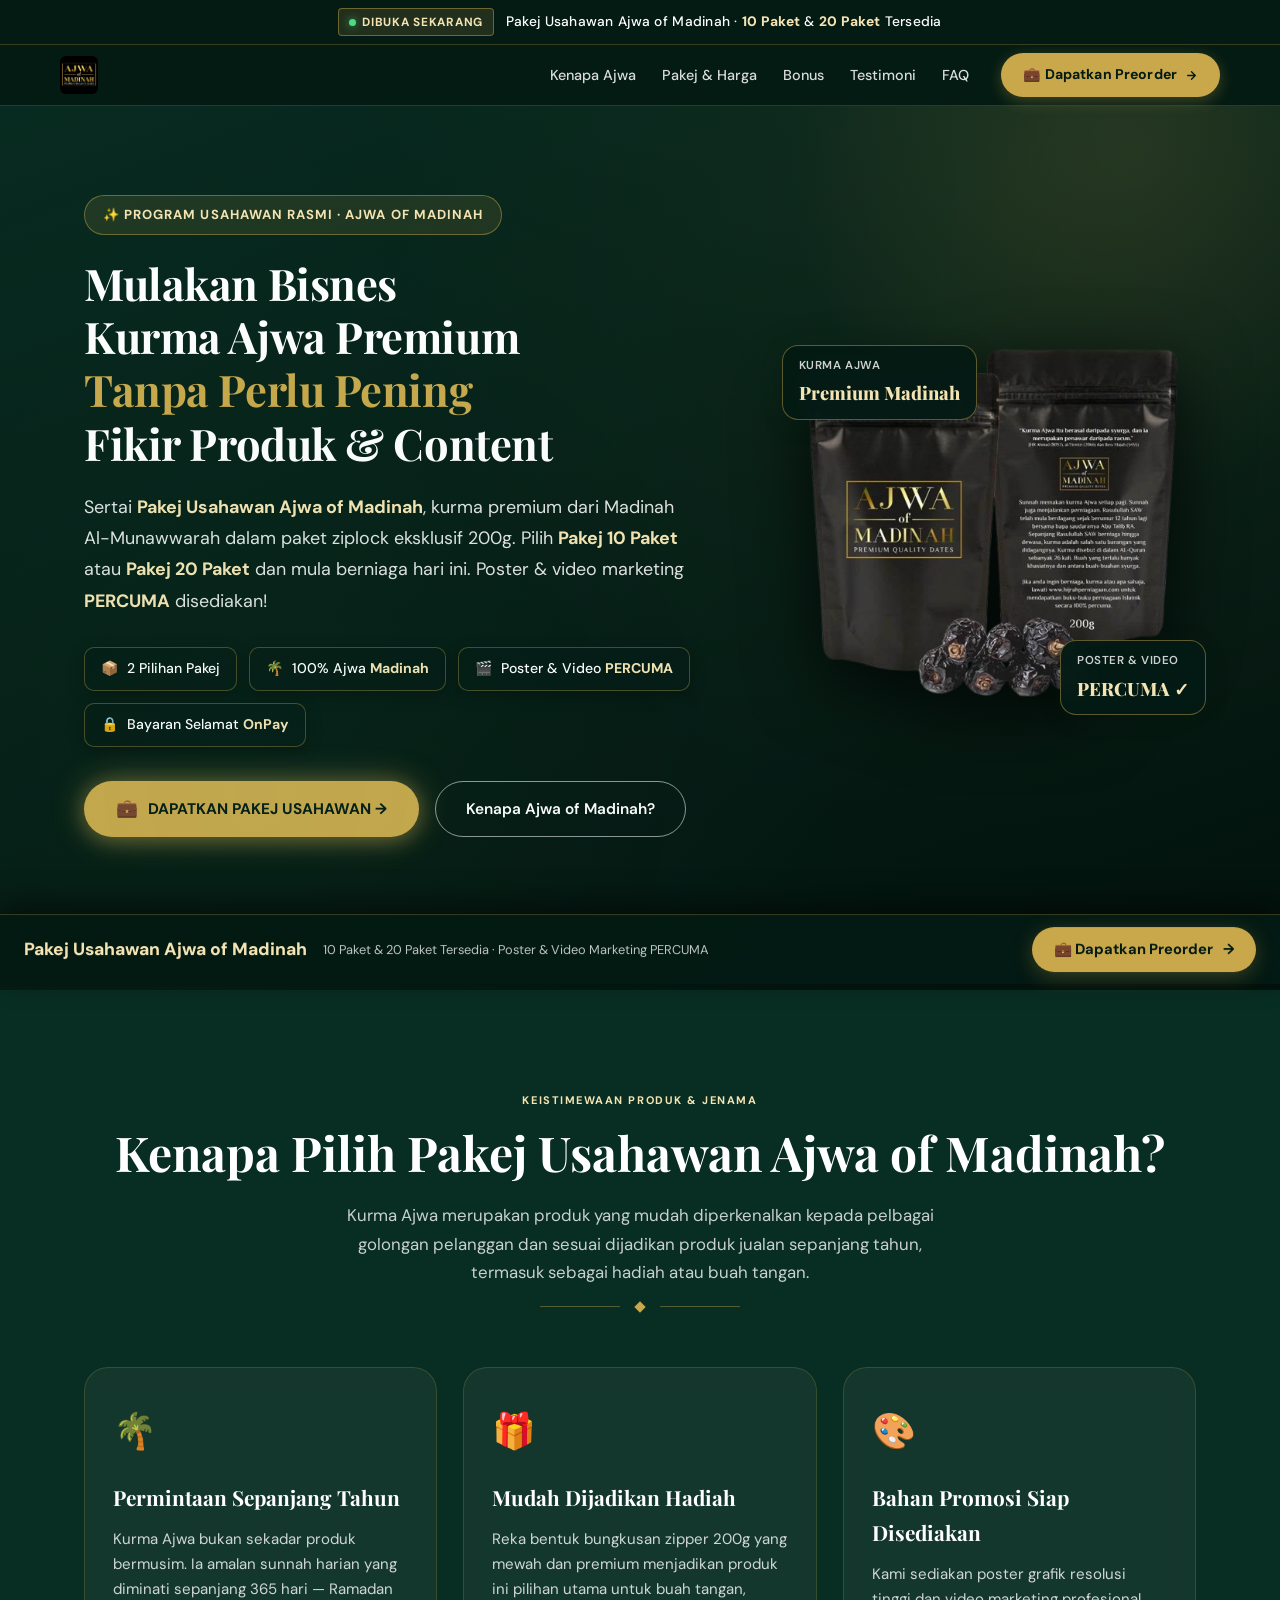
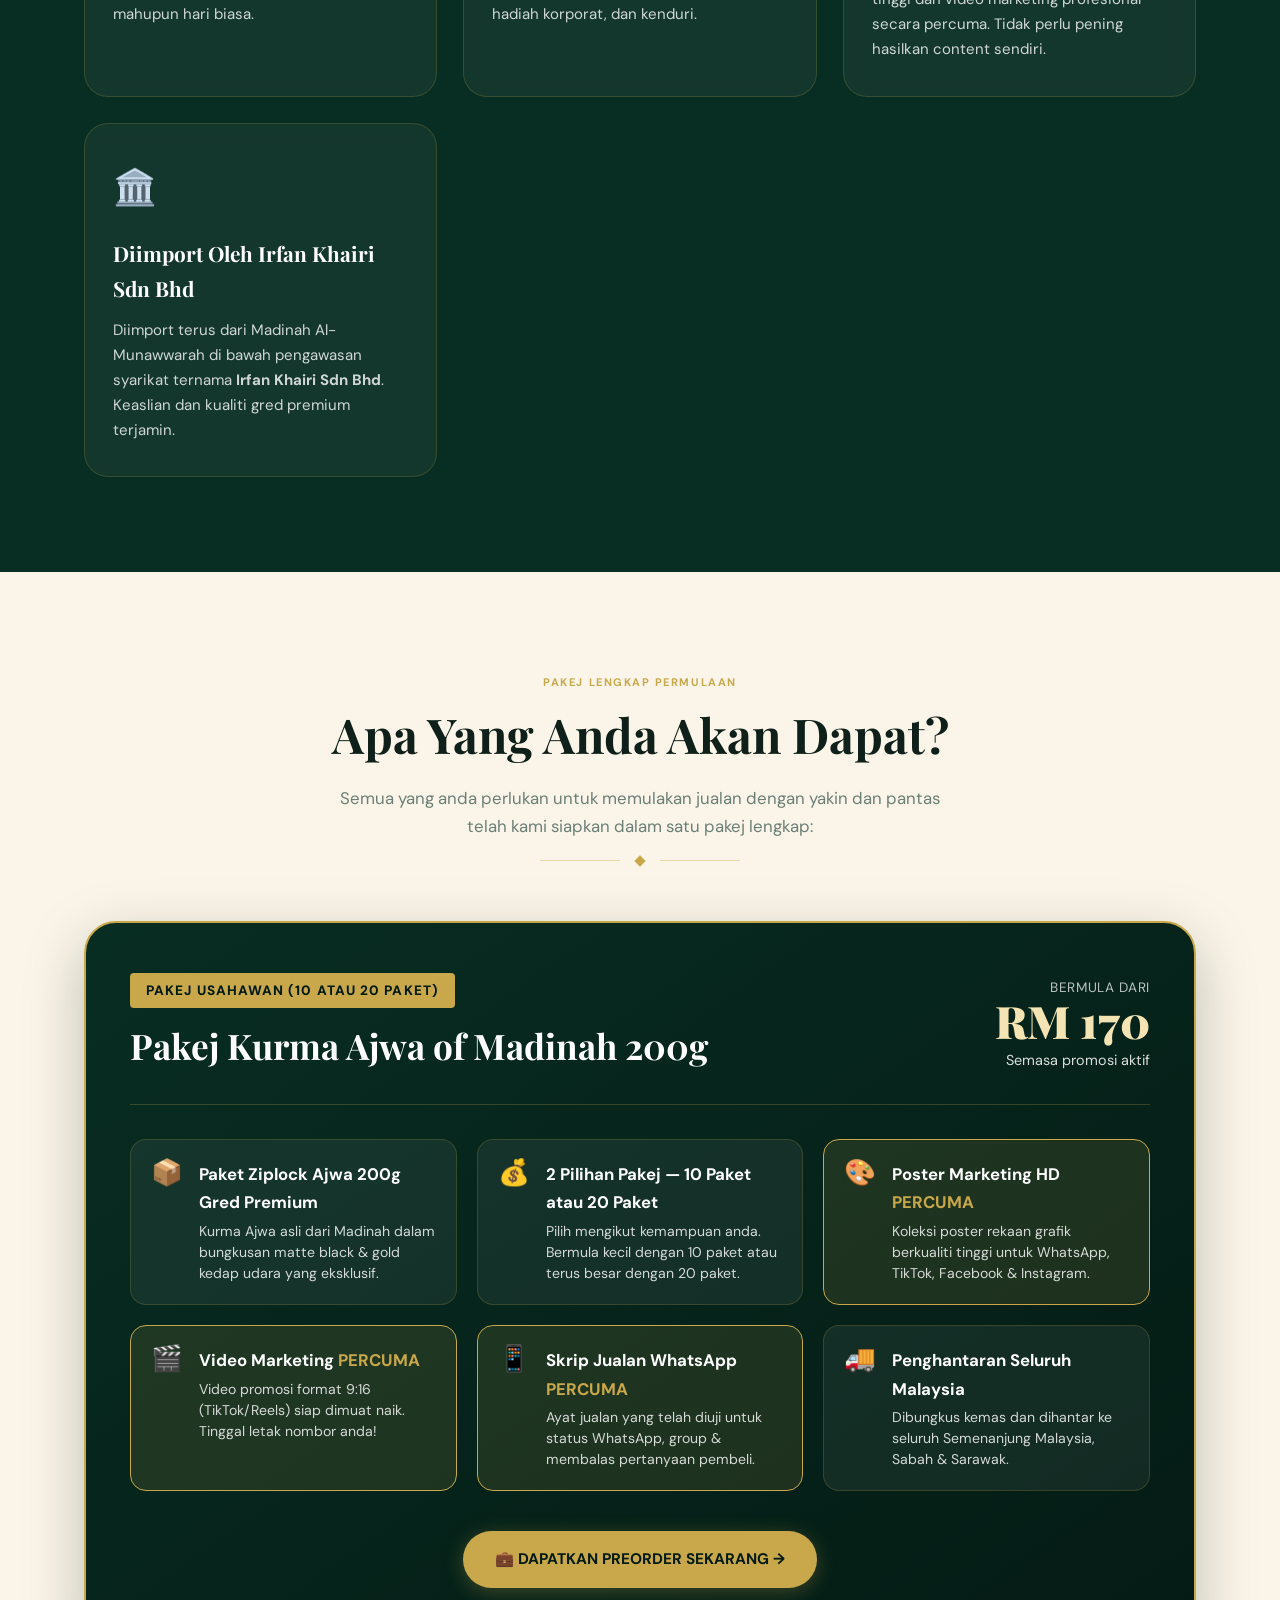
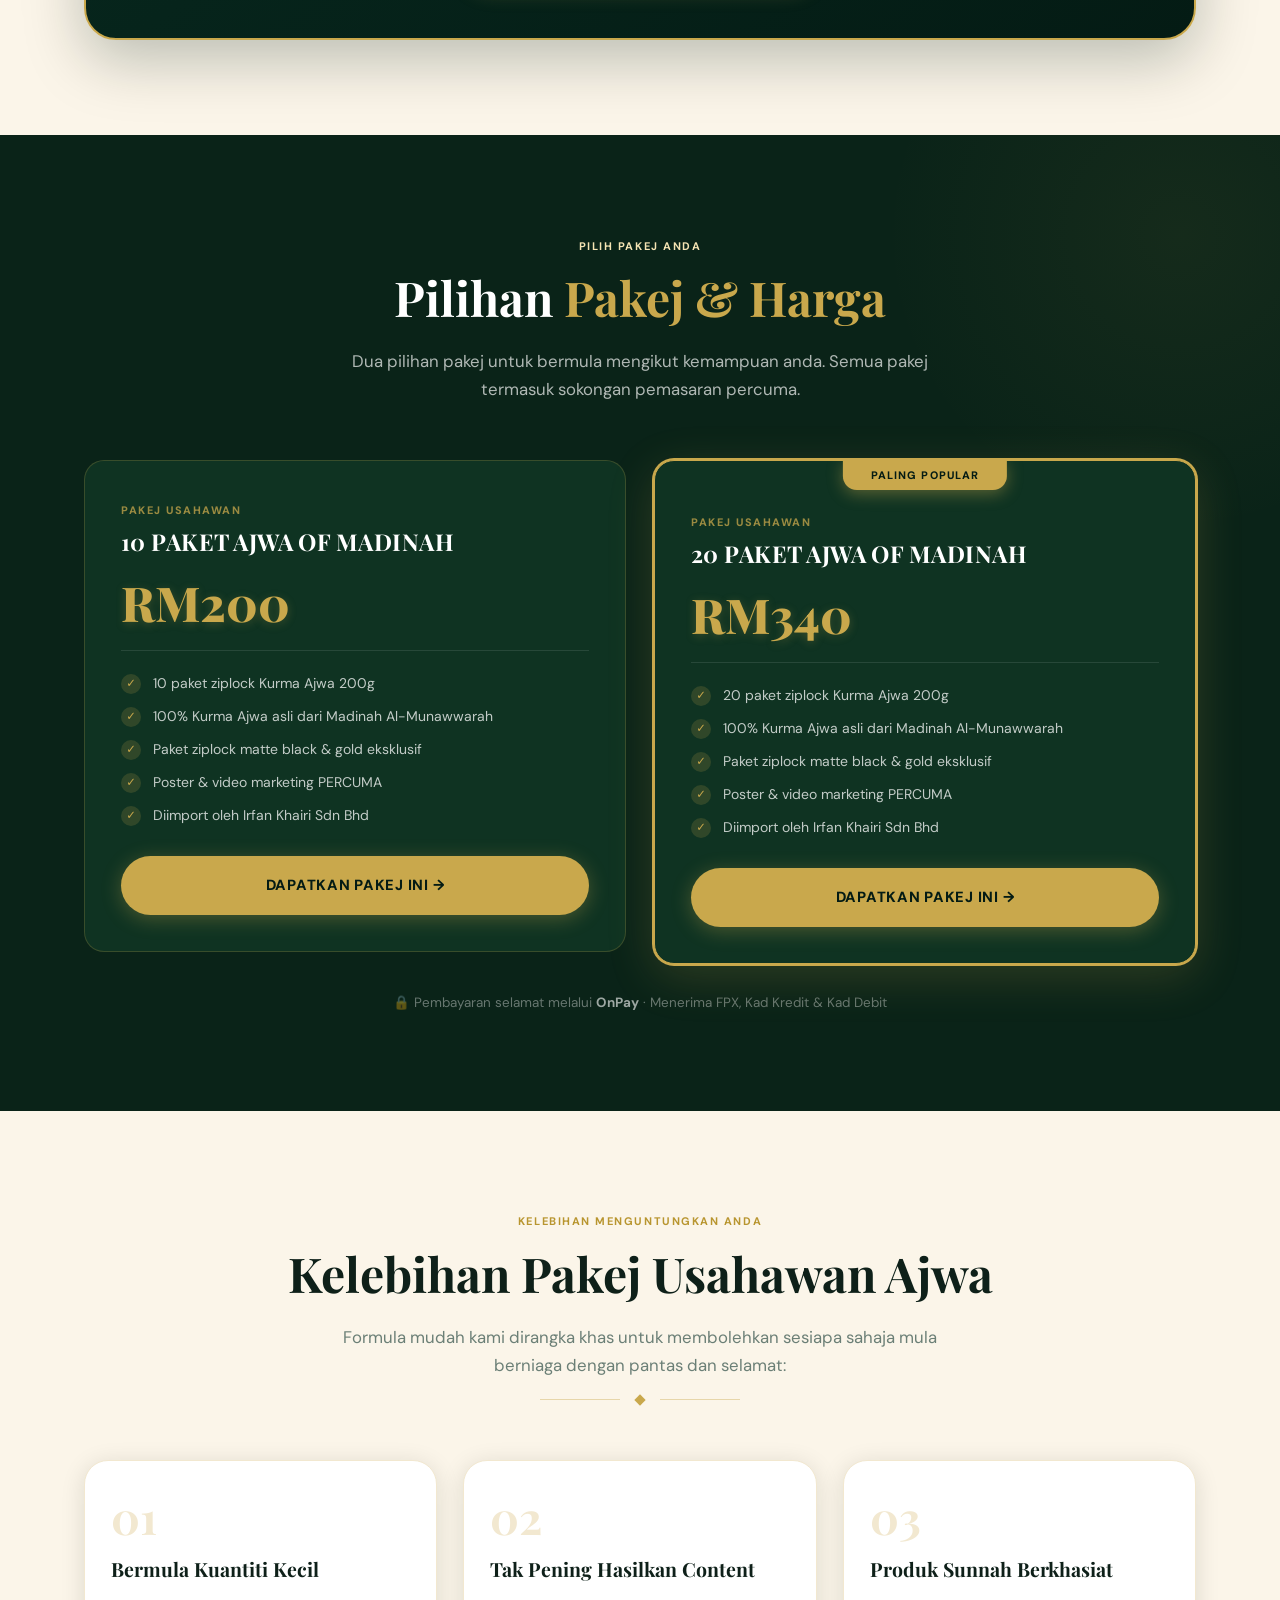
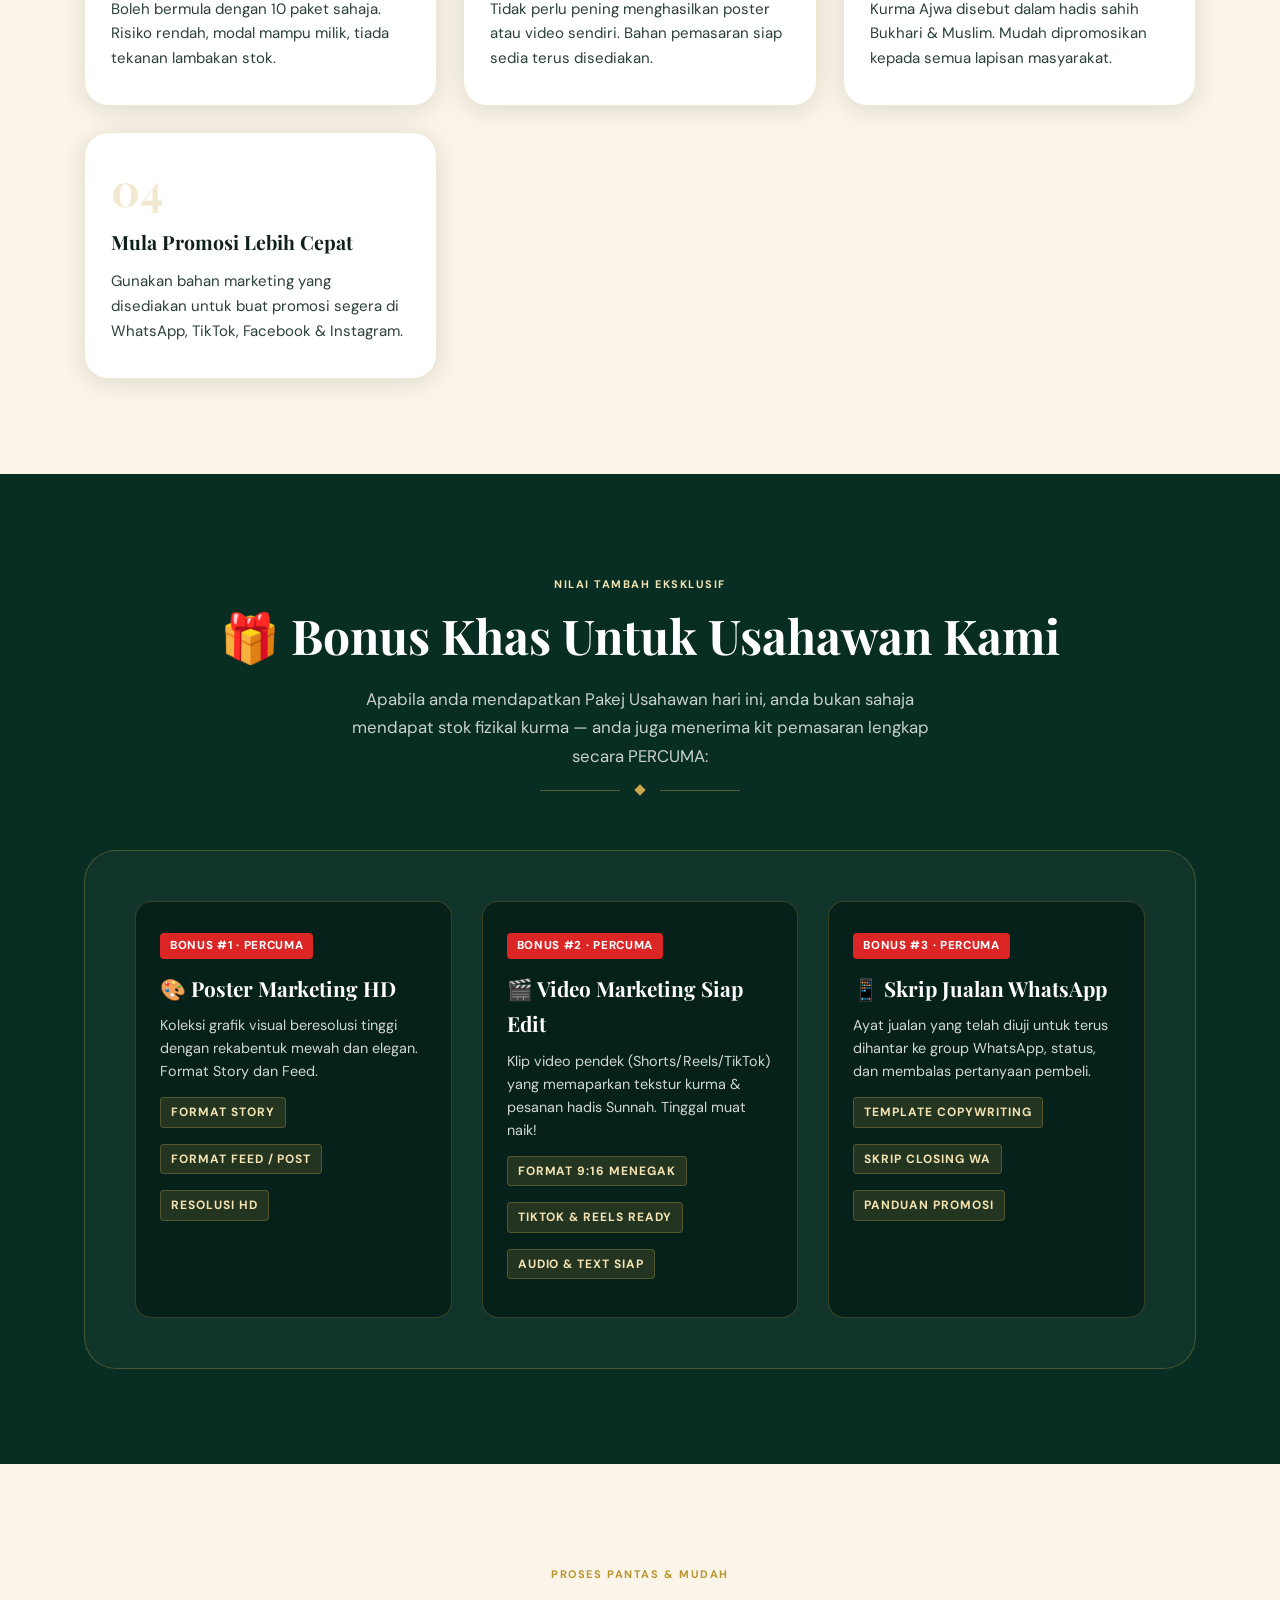
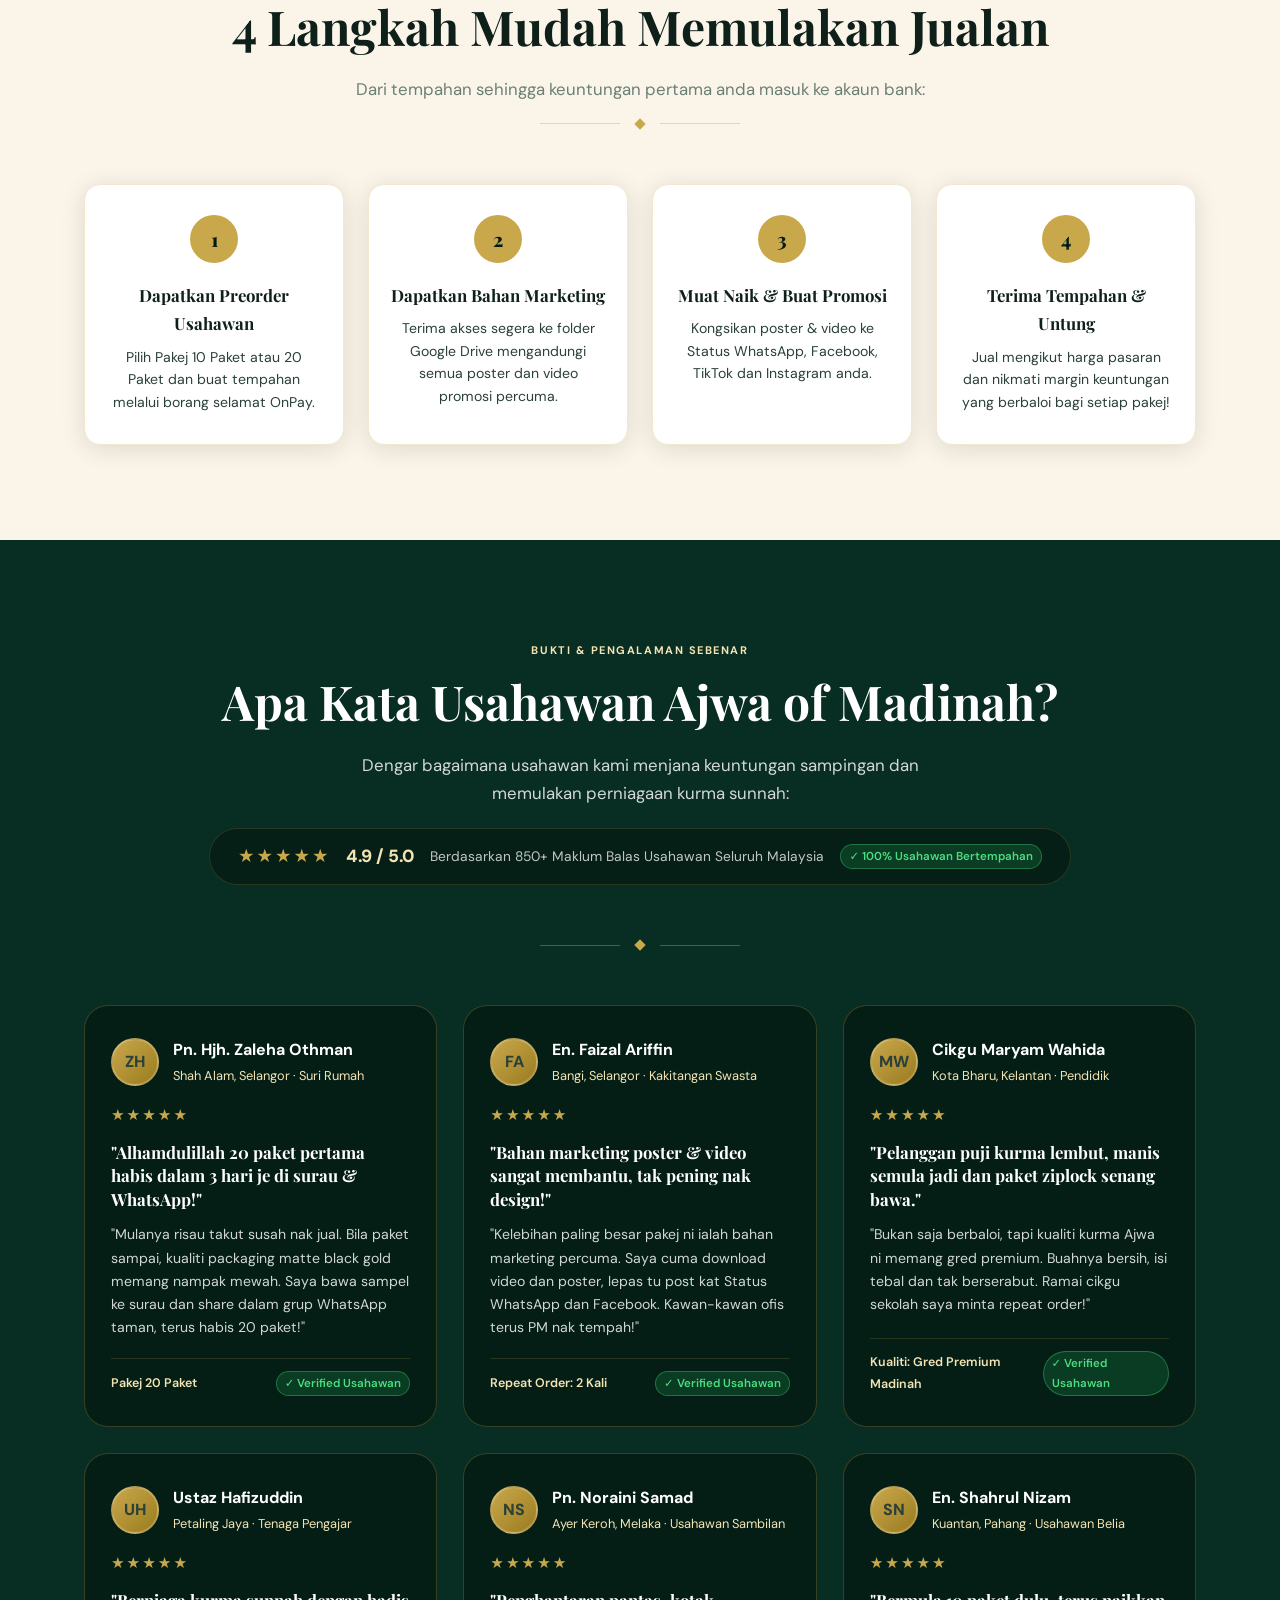
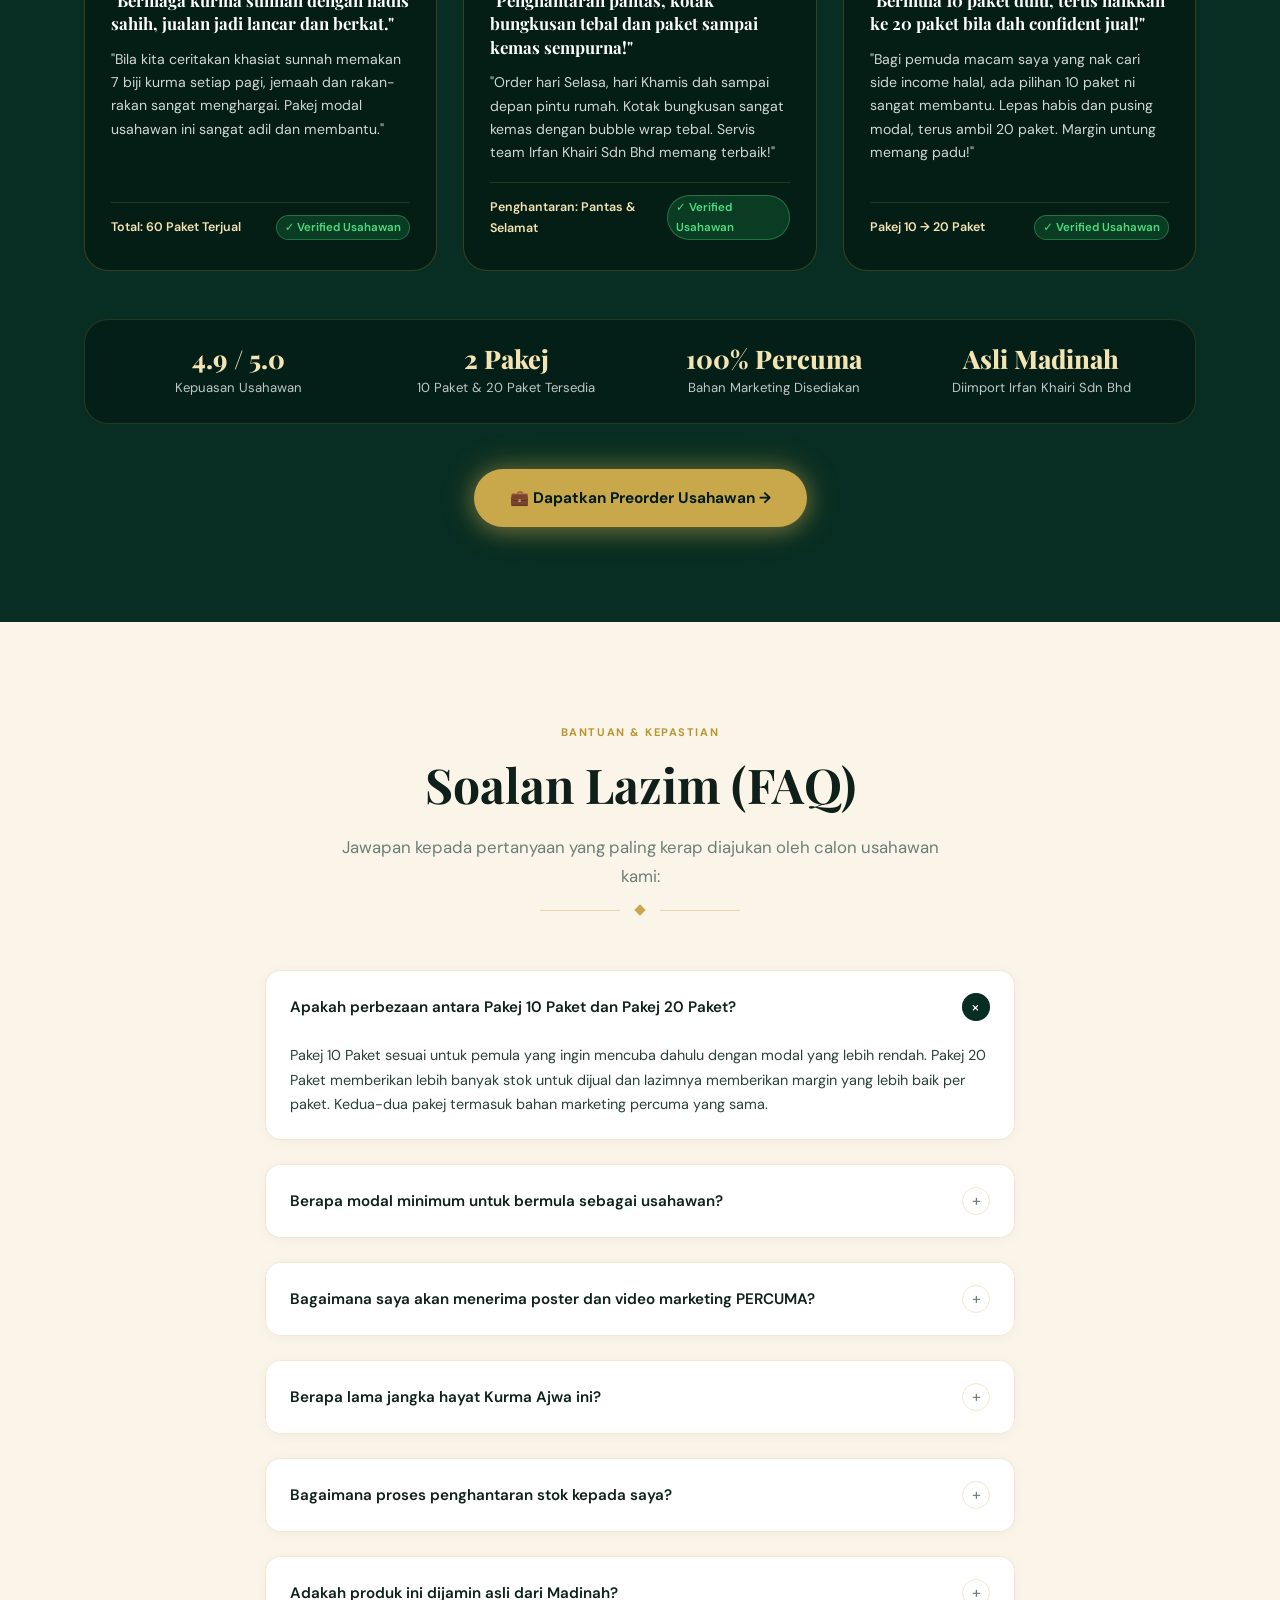
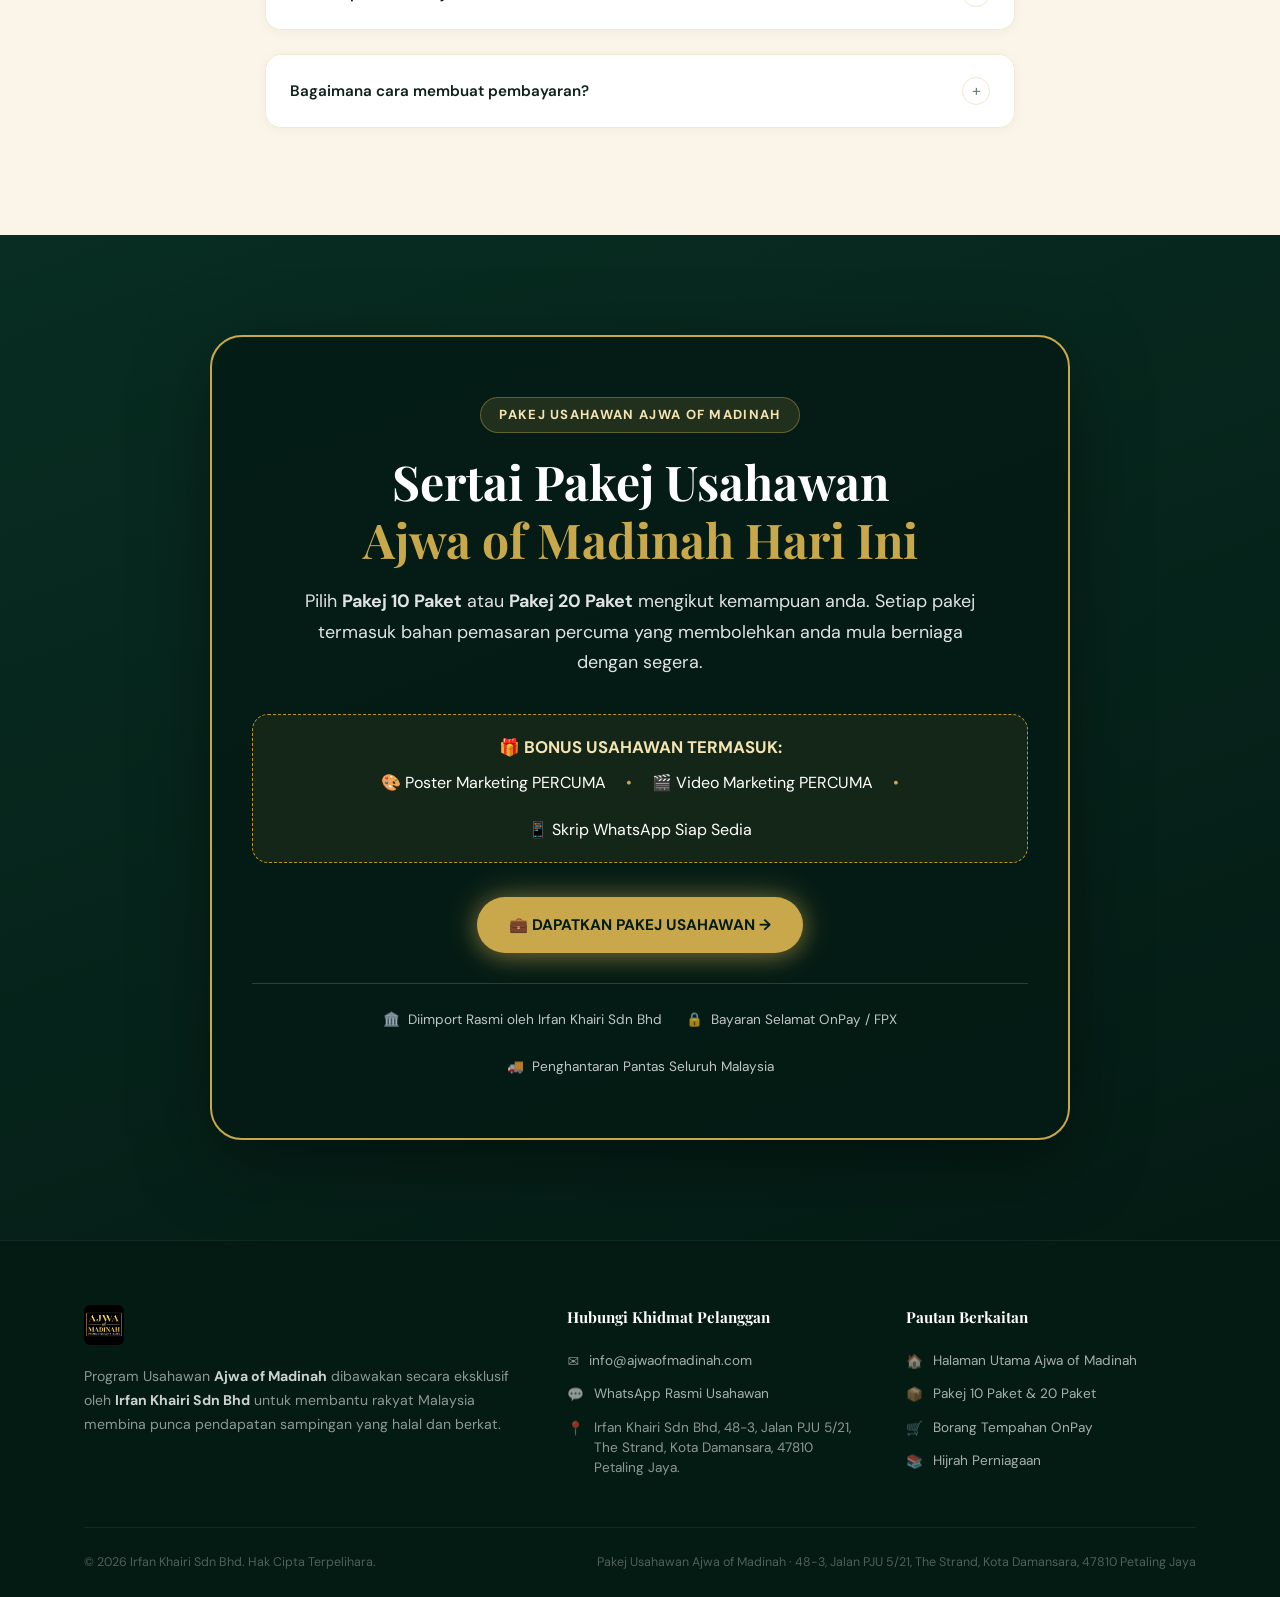
==== commit f8642ee5: "Buang butang WhatsApp pada bahagian Final CTA" ====
--- a/pakej-usahawan.html
+++ b/pakej-usahawan.html
@@ -6,10 +6,10 @@
   <meta name="viewport" content="width=device-width, initial-scale=1.0" />
   <title>Pakej Usahawan Ajwa of Madinah | Kurma Premium dari Madinah Al-Munawwarah</title>
   <meta name="description"
-    content="Sertai Pakej Usahawan Ajwa of Madinah. Pilih Pakej 10 Pek atau 20 Pek kurma premium berkualiti tinggi dari Madinah, dengan poster dan video marketing PERCUMA." />
+    content="Sertai Pakej Usahawan Ajwa of Madinah. Pilih Pakej 10 Paket atau 20 Paket kurma premium berkualiti tinggi dari Madinah, dengan poster dan video marketing PERCUMA." />
   <meta name="keywords"
     content="pakej usahawan kurma ajwa, bisnes kurma, ajwa madinah, irfan khairi, jana pendapatan sampingan" />
-  <meta property="og:title" content="Pakej Usahawan Kurma Ajwa of Madinah — 10 Pek atau 20 Pek" />
+  <meta property="og:title" content="Pakej Usahawan Kurma Ajwa of Madinah — 10 Paket atau 20 Paket" />
   <meta property="og:description"
     content="Mulakan bisnes kurma premium tanpa pening fikir produk & content. Lengkap poster dan video marketing PERCUMA." />
   <meta property="og:image" content="assets/sample-3-removebg-preview.png" />
@@ -37,8 +37,8 @@
        ubah nilai tersebut sahaja. Halaman akan kemas kini secara
        automatik apabila promosi aktif.
 
-       Contoh tukar harga 10 pek: promoPrice: 170 → promoPrice: 160
-       Contoh tukar harga 20 pek: promoPrice: 300 → promoPrice: 280
+       Contoh tukar harga 10 paket: promoPrice: 170 → promoPrice: 160
+       Contoh tukar harga 20 paket: promoPrice: 300 → promoPrice: 280
 
        Untuk NYAHAKTIFKAN promosi sepenuhnya (walaupun dalam tempoh):
          tukar  promoEnabled: true  kepada  promoEnabled: false
@@ -57,8 +57,8 @@
          Zon waktu: Malaysia (Asia/Kuala_Lumpur)
       ────────────────────────────────────────────────────────── */
       promoEnabled: true,
-      promoStart:   "2026-10-29",   /* ✏️ Tukar jika perlu */
-      promoEnd:     "2026-11-15",   /* ✏️ Tukar jika perlu */
+      promoStart: "2026-10-29",   /* ✏️ Tukar jika perlu */
+      promoEnd: "2026-11-15",   /* ✏️ Tukar jika perlu */
 
       /* ── Pakej & Harga ──────────────────────────────────────
          ✏️  TUKAR "promoPrice" SAHAJA untuk harga promosi baharu.
@@ -67,18 +67,18 @@
       ────────────────────────────────────────────────────────── */
       packages: [
         {
-          id:            "pek-10",
-          name:          "Pakej Usahawan 10 Pek",
-          quantity:      10,
+          id: "paket-10",
+          name: "Pakej Usahawan 10 Paket",
+          quantity: 10,
           originalPrice: 200,   /* RM200 — harga asal */
-          promoPrice:    170    /* ✏️ Tukar ini untuk harga promosi 10 pek */
+          promoPrice: 170    /* ✏️ Tukar ini untuk harga promosi 10 paket */
         },
         {
-          id:            "pek-20",
-          name:          "Pakej Usahawan 20 Pek",
-          quantity:      20,
+          id: "paket-20",
+          name: "Pakej Usahawan 20 Paket",
+          quantity: 20,
           originalPrice: 340,   /* RM340 — harga asal */
-          promoPrice:    300    /* ✏️ Tukar ini untuk harga promosi 20 pek */
+          promoPrice: 300    /* ✏️ Tukar ini untuk harga promosi 20 paket */
         }
       ]
     };
@@ -98,9 +98,9 @@
         var s = PAKEJ_CONFIG.promoStart.split('-').map(Number);
         var e = PAKEJ_CONFIG.promoEnd.split('-').map(Number);
         var start = new Date(s[0], s[1] - 1, s[2]);
-        var end   = new Date(e[0], e[1] - 1, e[2]);
+        var end = new Date(e[0], e[1] - 1, e[2]);
         return today >= start && today <= end;
-      } catch(err) { return false; }
+      } catch (err) { return false; }
     }
 
     /** Render kedua-dua kad pakej ke dalam #pakej-cards-wrapper */
@@ -110,8 +110,8 @@
       var promoOn = isPromoActive();
       var html = '';
 
-      PAKEJ_CONFIG.packages.forEach(function(pkg, idx) {
-        var savings   = pkg.originalPrice - pkg.promoPrice;
+      PAKEJ_CONFIG.packages.forEach(function (pkg, idx) {
+        var savings = pkg.originalPrice - pkg.promoPrice;
         var isFeatured = idx === 1;
 
         /* Blok harga */
@@ -120,37 +120,37 @@
           priceHTML =
             '<div class="pu-promo-badge">HARGA PROMOSI</div>' +
             '<div class="pu-price-row">' +
-              '<span class="pu-orig">RM' + pkg.originalPrice + '</span>' +
-              '<span class="pu-promo">RM' + pkg.promoPrice + '</span>' +
+            '<span class="pu-orig">RM' + pkg.originalPrice + '</span>' +
+            '<span class="pu-promo">RM' + pkg.promoPrice + '</span>' +
             '</div>' +
             '<div class="pu-savings">✦ Jimat RM' + savings + '</div>';
         } else {
           priceHTML =
             '<div class="pu-price-row">' +
-              '<span class="pu-promo solo">RM' + pkg.originalPrice + '</span>' +
+            '<span class="pu-promo solo">RM' + pkg.originalPrice + '</span>' +
             '</div>';
         }
 
         html +=
           '<div class="pu-card' + (isFeatured ? ' pu-card--featured' : '') + '" id="' + pkg.id + '">' +
-            (isFeatured ? '<div class="pu-ribbon">PALING POPULAR</div>' : '') +
-            '<div class="pu-card-body">' +
-              '<div class="pu-type">PAKEJ USAHAWAN</div>' +
-              '<h3 class="pu-qty">' + pkg.quantity + ' PEK AJWA OF MADINAH</h3>' +
-              '<div class="pu-price-block">' + priceHTML + '</div>' +
-              '<div class="pu-divider"></div>' +
-              '<ul class="pu-features">' +
-                '<li><span class="pu-check">✓</span>' + pkg.quantity + ' pek ziplock Kurma Ajwa 200g</li>' +
-                '<li><span class="pu-check">✓</span>100% Kurma Ajwa asli dari Madinah Al-Munawwarah</li>' +
-                '<li><span class="pu-check">✓</span>Pek ziplock matte black &amp; gold eksklusif</li>' +
-                '<li><span class="pu-check">✓</span>Poster &amp; video marketing PERCUMA</li>' +
-                '<li><span class="pu-check">✓</span>Diimport oleh Irfan Khairi Sdn Bhd</li>' +
-              '</ul>' +
-              '<a href="' + PAKEJ_CONFIG.onpayUrl + '" target="_blank" rel="noopener noreferrer"' +
-                ' class="pu-cta-btn" aria-label="Dapatkan ' + pkg.name + ' melalui OnPay">' +
-                'DAPATKAN PAKEJ INI →' +
-              '</a>' +
-            '</div>' +
+          (isFeatured ? '<div class="pu-ribbon">PALING POPULAR</div>' : '') +
+          '<div class="pu-card-body">' +
+          '<div class="pu-type">PAKEJ USAHAWAN</div>' +
+          '<h3 class="pu-qty">' + pkg.quantity + ' PAKET AJWA OF MADINAH</h3>' +
+          '<div class="pu-price-block">' + priceHTML + '</div>' +
+          '<div class="pu-divider"></div>' +
+          '<ul class="pu-features">' +
+          '<li><span class="pu-check">✓</span>' + pkg.quantity + ' paket ziplock Kurma Ajwa 200g</li>' +
+          '<li><span class="pu-check">✓</span>100% Kurma Ajwa asli dari Madinah Al-Munawwarah</li>' +
+          '<li><span class="pu-check">✓</span>Paket ziplock matte black &amp; gold eksklusif</li>' +
+          '<li><span class="pu-check">✓</span>Poster &amp; video marketing PERCUMA</li>' +
+          '<li><span class="pu-check">✓</span>Diimport oleh Irfan Khairi Sdn Bhd</li>' +
+          '</ul>' +
+          '<a href="' + PAKEJ_CONFIG.onpayUrl + '" target="_blank" rel="noopener noreferrer"' +
+          ' class="pu-cta-btn" aria-label="Dapatkan ' + pkg.name + ' melalui OnPay">' +
+          'DAPATKAN PAKEJ INI →' +
+          '</a>' +
+          '</div>' +
           '</div>';
       });
 
@@ -159,12 +159,12 @@
 
     /** Kemas kini semua [data-onpay] dengan URL dari konfigurasi */
     function wireOnPayLinks() {
-      document.querySelectorAll('[data-onpay]').forEach(function(el) {
+      document.querySelectorAll('[data-onpay]').forEach(function (el) {
         el.setAttribute('href', PAKEJ_CONFIG.onpayUrl);
       });
     }
 
-    document.addEventListener('DOMContentLoaded', function() {
+    document.addEventListener('DOMContentLoaded', function () {
       renderCards();
       wireOnPayLinks();
     });
@@ -177,14 +177,22 @@
     .pu-cards-section {
       background: #0a2318;
       padding-block: var(--section-py, 96px);
-      position: relative; overflow: hidden;
-    }
+      position: relative;
+      overflow: hidden;
+    }
+
     .pu-cards-section::before {
-      content: ''; position: absolute; top: -200px; right: -200px;
-      width: 600px; height: 600px; border-radius: 50%;
-      background: radial-gradient(circle, rgba(201,168,76,.06) 0%, transparent 70%);
+      content: '';
+      position: absolute;
+      top: -200px;
+      right: -200px;
+      width: 600px;
+      height: 600px;
+      border-radius: 50%;
+      background: radial-gradient(circle, rgba(201, 168, 76, .06) 0%, transparent 70%);
       pointer-events: none;
     }
+
     .pu-cards-row {
       display: grid;
       grid-template-columns: repeat(2, 1fr);
@@ -192,161 +200,278 @@
       margin-top: 56px;
       align-items: start;
     }
+
     /* Card — solid dark green like reference */
     .pu-card {
-      border: 1px solid rgba(201,168,76,.22);
+      border: 1px solid rgba(201, 168, 76, .22);
       border-radius: 20px;
       background: #0f3322;
       position: relative;
       overflow: hidden;
-      transition: transform .35s cubic-bezier(.22,1,.36,1), border-color .35s, box-shadow .35s;
-    }
+      transition: transform .35s cubic-bezier(.22, 1, .36, 1), border-color .35s, box-shadow .35s;
+    }
+
     .pu-card:hover {
       transform: translateY(-6px);
-      border-color: rgba(201,168,76,.50);
-      box-shadow: 0 20px 56px rgba(0,0,0,.40);
-    }
+      border-color: rgba(201, 168, 76, .50);
+      box-shadow: 0 20px 56px rgba(0, 0, 0, .40);
+    }
+
     .pu-card--featured {
       border-color: #c9a84c;
       background: #0f3322;
-      box-shadow: 0 0 0 2px #c9a84c, 0 12px 48px rgba(201,168,76,.20);
-    }
+      box-shadow: 0 0 0 2px #c9a84c, 0 12px 48px rgba(201, 168, 76, .20);
+    }
+
     /* Ribbon */
     .pu-ribbon {
-      position: absolute; top: -1px; left: 50%; transform: translateX(-50%);
-      background: #c9a84c; color: #041b14;
-      font-size: .68rem; font-weight: 800; letter-spacing: .10em; text-transform: uppercase;
-      padding: 6px 28px; border-radius: 0 0 14px 14px; white-space: nowrap;
-      box-shadow: 0 4px 16px rgba(201,168,76,.40);
-    }
+      position: absolute;
+      top: -1px;
+      left: 50%;
+      transform: translateX(-50%);
+      background: #c9a84c;
+      color: #041b14;
+      font-size: .68rem;
+      font-weight: 800;
+      letter-spacing: .10em;
+      text-transform: uppercase;
+      padding: 6px 28px;
+      border-radius: 0 0 14px 14px;
+      white-space: nowrap;
+      box-shadow: 0 4px 16px rgba(201, 168, 76, .40);
+    }
+
     /* Card body */
-    .pu-card-body { padding: 40px 36px 36px; }
-    .pu-card--featured .pu-card-body { padding-top: 52px; }
+    .pu-card-body {
+      padding: 40px 36px 36px;
+    }
+
+    .pu-card--featured .pu-card-body {
+      padding-top: 52px;
+    }
 
     /* Labels */
     .pu-type {
-      font-size: .68rem; font-weight: 800; letter-spacing: .14em; text-transform: uppercase;
-      color: rgba(201,168,76,.75); margin-bottom: 8px;
-    }
+      font-size: .68rem;
+      font-weight: 800;
+      letter-spacing: .14em;
+      text-transform: uppercase;
+      color: rgba(201, 168, 76, .75);
+      margin-bottom: 8px;
+    }
+
     .pu-qty {
       font-family: 'Playfair Display', Georgia, serif;
-      font-size: 1.45rem; font-weight: 700; color: #fff;
-      line-height: 1.25; margin-bottom: 22px;
-      text-transform: uppercase; letter-spacing: .02em;
-    }
+      font-size: 1.45rem;
+      font-weight: 700;
+      color: #fff;
+      line-height: 1.25;
+      margin-bottom: 22px;
+      text-transform: uppercase;
+      letter-spacing: .02em;
+    }
+
     /* Price block */
-    .pu-price-block { margin-bottom: 24px; }
+    .pu-price-block {
+      margin-bottom: 24px;
+    }
+
     .pu-promo-badge {
       display: inline-block;
-      font-size: .65rem; font-weight: 800; letter-spacing: .12em; text-transform: uppercase;
+      font-size: .65rem;
+      font-weight: 800;
+      letter-spacing: .12em;
+      text-transform: uppercase;
       color: #c9a84c;
-      background: rgba(201,168,76,.12); padding: 3px 12px; border-radius: 100px;
+      background: rgba(201, 168, 76, .12);
+      padding: 3px 12px;
+      border-radius: 100px;
       margin-bottom: 10px;
     }
+
     .pu-price-row {
-      display: flex; align-items: baseline; gap: 14px; flex-wrap: wrap; margin-bottom: 6px;
-    }
+      display: flex;
+      align-items: baseline;
+      gap: 14px;
+      flex-wrap: wrap;
+      margin-bottom: 6px;
+    }
+
     /* Harga asal — dipotong dengan warna bersesuaian */
     .pu-orig {
       font-family: 'Playfair Display', Georgia, serif;
-      font-size: 2.2rem; font-weight: 700;
-      color: rgba(201,168,76,.55);
+      font-size: 2.2rem;
+      font-weight: 700;
+      color: rgba(201, 168, 76, .55);
       position: relative;
       display: inline-block;
       text-decoration: none;
       line-height: 1;
     }
+
     /* Garisan potong harga — merah coral kemas dan elegan */
     .pu-orig::after {
       content: '';
       position: absolute;
-      left: -4px; right: -4px;
+      left: -4px;
+      right: -4px;
       top: 50%;
       height: 3.5px;
       background: #e63946;
       border-radius: 2px;
       transform: translateY(-50%) rotate(-7deg);
-      box-shadow: 0 2px 6px rgba(230,57,70,.45);
-    }
+      box-shadow: 0 2px 6px rgba(230, 57, 70, .45);
+    }
+
     /* Harga promosi — gold cerah menonjol */
     .pu-promo {
       font-family: 'Playfair Display', Georgia, serif;
-      font-size: 2.8rem; font-weight: 800;
-      color: #ffdb70; line-height: 1;
-      text-shadow: 0 2px 10px rgba(201,168,76,.25);
-    }
+      font-size: 2.8rem;
+      font-weight: 800;
+      color: #ffdb70;
+      line-height: 1;
+      text-shadow: 0 2px 10px rgba(201, 168, 76, .25);
+    }
+
     /* Harga asal sahaja (tanpa promo) — saiz standard */
     .pu-promo.solo {
       font-size: 3rem;
       color: #c9a84c;
     }
+
     .pu-savings {
       display: inline-block;
-      font-size: .82rem; font-weight: 700;
+      font-size: .82rem;
+      font-weight: 700;
       color: #c9a84c;
-      background: rgba(201,168,76,.12); padding: 4px 16px;
-      border-radius: 100px; margin-top: 8px;
-    }
+      background: rgba(201, 168, 76, .12);
+      padding: 4px 16px;
+      border-radius: 100px;
+      margin-top: 8px;
+    }
+
     /* Divider */
-    .pu-divider { height: 1px; background: rgba(255,255,255,.10); margin: 22px 0; }
+    .pu-divider {
+      height: 1px;
+      background: rgba(255, 255, 255, .10);
+      margin: 22px 0;
+    }
+
     /* Feature list */
     .pu-features {
-      list-style: none; padding: 0; margin: 0 0 30px;
-      display: flex; flex-direction: column; gap: 12px;
-    }
+      list-style: none;
+      padding: 0;
+      margin: 0 0 30px;
+      display: flex;
+      flex-direction: column;
+      gap: 12px;
+    }
+
     .pu-features li {
-      display: flex; align-items: flex-start; gap: 12px;
-      font-size: .875rem; color: rgba(255,255,255,.75); line-height: 1.45;
-    }
+      display: flex;
+      align-items: flex-start;
+      gap: 12px;
+      font-size: .875rem;
+      color: rgba(255, 255, 255, .75);
+      line-height: 1.45;
+    }
+
     .pu-check {
-      flex-shrink: 0; width: 20px; height: 20px; border-radius: 50%;
-      background: rgba(201,168,76,.18);
-      display: flex; align-items: center; justify-content: center;
-      font-size: .72rem; color: #c9a84c; font-weight: 700;
+      flex-shrink: 0;
+      width: 20px;
+      height: 20px;
+      border-radius: 50%;
+      background: rgba(201, 168, 76, .18);
+      display: flex;
+      align-items: center;
+      justify-content: center;
+      font-size: .72rem;
+      color: #c9a84c;
+      font-weight: 700;
       margin-top: 1px;
     }
+
     /* CTA Button */
     .pu-cta-btn {
-      display: flex; align-items: center; justify-content: center;
-      width: 100%; padding: 17px 24px; border-radius: 100px;
-      font-size: .92rem; font-weight: 800; letter-spacing: .05em; text-transform: uppercase;
-      background: #c9a84c; color: #041b14;
+      display: flex;
+      align-items: center;
+      justify-content: center;
+      width: 100%;
+      padding: 17px 24px;
+      border-radius: 100px;
+      font-size: .92rem;
+      font-weight: 800;
+      letter-spacing: .05em;
+      text-transform: uppercase;
+      background: #c9a84c;
+      color: #041b14;
       text-decoration: none;
       transition: background .3s, transform .3s, box-shadow .3s;
-      box-shadow: 0 4px 20px rgba(201,168,76,.32);
-    }
+      box-shadow: 0 4px 20px rgba(201, 168, 76, .32);
+    }
+
     .pu-cta-btn:hover {
       background: #b8952f;
       transform: translateY(-2px);
-      box-shadow: 0 8px 32px rgba(201,168,76,.45);
+      box-shadow: 0 8px 32px rgba(201, 168, 76, .45);
       color: #041b14;
     }
+
     /* Note below cards */
     .pu-note {
-      text-align: center; margin-top: 28px;
-      font-size: .84rem; color: rgba(255,255,255,.38);
-    }
-    .pu-note strong { color: rgba(255,255,255,.60); }
+      text-align: center;
+      margin-top: 28px;
+      font-size: .84rem;
+      color: rgba(255, 255, 255, .38);
+    }
+
+    .pu-note strong {
+      color: rgba(255, 255, 255, .60);
+    }
 
     /* Mobile */
     @media (max-width: 768px) {
-      .pu-cards-row { grid-template-columns: 1fr; gap: 36px; }
-      .pu-card-body { padding: 38px 22px 28px; }
-      .pu-card--featured .pu-card-body { padding-top: 50px; }
-      .pu-orig { font-size: 1.7rem; }
-      .pu-promo { font-size: 2.3rem; }
-      .pu-promo.solo { font-size: 2.5rem; }
-    }
+      .pu-cards-row {
+        grid-template-columns: 1fr;
+        gap: 36px;
+      }
+
+      .pu-card-body {
+        padding: 38px 22px 28px;
+      }
+
+      .pu-card--featured .pu-card-body {
+        padding-top: 50px;
+      }
+
+      .pu-orig {
+        font-size: 1.7rem;
+      }
+
+      .pu-promo {
+        font-size: 2.3rem;
+      }
+
+      .pu-promo.solo {
+        font-size: 2.5rem;
+      }
+    }
+
     @media (max-width: 480px) {
-      .pu-cards-row { grid-template-columns: 1fr; }
+      .pu-cards-row {
+        grid-template-columns: 1fr;
+      }
     }
 
     /* ── Top Announcement bar — hide IKSB logo on this page ─── */
-    .nav-logo-sep, .nav-logo-iksb { display: none !important; }
+    .nav-logo-sep,
+    .nav-logo-iksb {
+      display: none !important;
+    }
 
     /* ── Hero product image tweak ───────────────────────────── */
     .reseller-hero-pack-img {
-      filter: drop-shadow(0 24px 60px rgba(0,0,0,.45));
+      filter: drop-shadow(0 24px 60px rgba(0, 0, 0, .45));
     }
   </style>
 </head>
@@ -359,7 +484,7 @@
   <header id="navbar" class="navbar-reseller" role="banner">
     <div class="top-announcement-bar" role="complementary" aria-label="Pakej Usahawan Ajwa of Madinah">
       <span class="badge-live"><span class="live-dot" aria-hidden="true"></span> Dibuka Sekarang</span>
-      <span>Pakej Usahawan Ajwa of Madinah · <strong>10 Pek</strong> &amp; <strong>20 Pek</strong> Tersedia</span>
+      <span>Pakej Usahawan Ajwa of Madinah · <strong>10 Paket</strong> &amp; <strong>20 Paket</strong> Tersedia</span>
     </div>
 
     <div class="container nav-inner">
@@ -380,9 +505,9 @@
           <li><a href="#testimoni">Testimoni</a></li>
           <li><a href="#soalan">FAQ</a></li>
           <li class="nav-cta">
-            <a href="#" data-onpay id="nav-cta-btn" class="btn-gold-nav"
-              target="_blank" rel="noopener noreferrer" aria-label="Dapatkan Pakej Usahawan">
-              <span>💼 Dapatkan Pakej</span>
+            <a href="#" data-onpay id="nav-cta-btn" class="btn-gold-nav" target="_blank" rel="noopener noreferrer"
+              aria-label="Dapatkan Preorder Usahawan">
+              <span>💼 Dapatkan Preorder</span>
               <svg width="13" height="13" viewBox="0 0 24 24" fill="none" stroke="currentColor" stroke-width="2.5"
                 stroke-linecap="round" stroke-linejoin="round">
                 <path d="M5 12h14M12 5l7 7-7 7" />
@@ -407,8 +532,9 @@
       <a href="#bonus" class="mobile-link">Bonus Percuma</a>
       <a href="#testimoni" class="mobile-link">Testimoni</a>
       <a href="#soalan" class="mobile-link">FAQ</a>
-      <a href="#" data-onpay target="_blank" rel="noopener noreferrer" class="btn-gold mobile-cta-btn" id="mobile-cta-btn">
-        💼 Dapatkan Pakej Usahawan
+      <a href="#" data-onpay target="_blank" rel="noopener noreferrer" class="btn-gold mobile-cta-btn"
+        id="mobile-cta-btn">
+        💼 Dapatkan Preorder Usahawan
       </a>
     </div>
   </div>
@@ -438,8 +564,9 @@
           </h1>
 
           <p class="hero-reseller-sub reveal d-3">
-            Sertai <strong>Pakej Usahawan Ajwa of Madinah</strong> — kurma premium dari Madinah Al-Munawwarah
-            dalam pek ziplock eksklusif 200g. Pilih <strong>Pakej 10 Pek</strong> atau <strong>Pakej 20 Pek</strong>
+            Sertai <strong>Pakej Usahawan Ajwa of Madinah</strong>, kurma premium dari Madinah Al-Munawwarah
+            dalam paket ziplock eksklusif 200g. Pilih <strong>Pakej 10 Paket</strong> atau <strong>Pakej 20
+              Paket</strong>
             dan mula berniaga hari ini. Poster &amp; video marketing <strong>PERCUMA</strong> disediakan!
           </p>
 
@@ -460,7 +587,8 @@
           </div>
 
           <div class="hero-cta-row reveal d-5">
-            <a href="#" data-onpay target="_blank" rel="noopener noreferrer" class="btn-gold hero-btn-glow" id="hero-cta-main">
+            <a href="#" data-onpay target="_blank" rel="noopener noreferrer" class="btn-gold hero-btn-glow"
+              id="hero-cta-main">
               <span class="btn-icon">💼</span>
               <span>DAPATKAN PAKEJ USAHAWAN →</span>
             </a>
@@ -479,8 +607,8 @@
             </div>
 
             <img src="assets/sample-3-removebg-preview.png"
-              alt="Pek Ajwa of Madinah 200g — Kurma Premium Berkhasiat dari Madinah"
-              class="reseller-hero-pack-img" loading="eager" />
+              alt="Paket Ajwa of Madinah 200g — Kurma Premium Berkhasiat dari Madinah" class="reseller-hero-pack-img"
+              loading="eager" />
 
             <div class="floating-badge floating-badge-bottom-right">
               <span class="floating-badge-label">Poster &amp; Video</span>
@@ -530,7 +658,8 @@
         <div class="why-card reveal d-3">
           <span class="why-icon" aria-hidden="true">🎨</span>
           <h3 class="why-title">Bahan Promosi Siap Disediakan</h3>
-          <p class="why-desc">Kami sediakan poster grafik resolusi tinggi dan video marketing profesional secara percuma.
+          <p class="why-desc">Kami sediakan poster grafik resolusi tinggi dan video marketing profesional secara
+            percuma.
             Tidak perlu pening hasilkan content sendiri.</p>
         </div>
 
@@ -538,7 +667,8 @@
           <span class="why-icon" aria-hidden="true">🏛️</span>
           <h3 class="why-title">Diimport Oleh Irfan Khairi Sdn Bhd</h3>
           <p class="why-desc">Diimport terus dari Madinah Al-Munawwarah di bawah pengawasan syarikat ternama
-            <strong>Irfan Khairi Sdn Bhd</strong>. Keaslian dan kualiti gred premium terjamin.</p>
+            <strong>Irfan Khairi Sdn Bhd</strong>. Keaslian dan kualiti gred premium terjamin.
+          </p>
         </div>
       </div>
 
@@ -568,7 +698,7 @@
 
         <div class="package-header-row">
           <div>
-            <span class="package-main-badge">Pakej Usahawan (10 atau 20 Pek)</span>
+            <span class="package-main-badge">Pakej Usahawan (10 atau 20 Paket)</span>
             <h3 class="package-title">Pakej Kurma Ajwa of Madinah 200g</h3>
           </div>
           <div class="package-pricing-badge">
@@ -582,7 +712,7 @@
           <div class="package-item">
             <div class="package-item-icon" aria-hidden="true">📦</div>
             <div class="package-item-text">
-              <h4>Pek Ziplock Ajwa 200g Gred Premium</h4>
+              <h4>Paket Ziplock Ajwa 200g Gred Premium</h4>
               <p>Kurma Ajwa asli dari Madinah dalam bungkusan matte black &amp; gold kedap udara yang eksklusif.</p>
             </div>
           </div>
@@ -590,8 +720,8 @@
           <div class="package-item">
             <div class="package-item-icon" aria-hidden="true">💰</div>
             <div class="package-item-text">
-              <h4>2 Pilihan Pakej — 10 Pek atau 20 Pek</h4>
-              <p>Pilih mengikut kemampuan anda. Bermula kecil dengan 10 pek atau terus besar dengan 20 pek.</p>
+              <h4>2 Pilihan Pakej — 10 Paket atau 20 Paket</h4>
+              <p>Pilih mengikut kemampuan anda. Bermula kecil dengan 10 paket atau terus besar dengan 20 paket.</p>
             </div>
           </div>
 
@@ -630,7 +760,7 @@
 
         <div class="text-center">
           <a href="#" data-onpay target="_blank" rel="noopener noreferrer" class="btn-gold btn-large-cta">
-            <span>💼 DAPATKAN PAKEJ SEKARANG →</span>
+            <span>💼 DAPATKAN PREORDER SEKARANG →</span>
           </a>
         </div>
 
@@ -693,7 +823,7 @@
         <div class="benefit-card reveal d-1">
           <div class="benefit-num">01</div>
           <h3 class="benefit-title">Bermula Kuantiti Kecil</h3>
-          <p class="benefit-desc">Boleh bermula dengan 10 pek sahaja. Risiko rendah, modal mampu milik, tiada tekanan
+          <p class="benefit-desc">Boleh bermula dengan 10 paket sahaja. Risiko rendah, modal mampu milik, tiada tekanan
             lambakan stok.</p>
         </div>
 
@@ -804,8 +934,8 @@
       <div class="steps-container">
         <div class="step-card reveal d-1">
           <div class="step-badge-num">1</div>
-          <h3 class="step-title">Dapatkan Pakej Usahawan</h3>
-          <p class="step-desc">Pilih Pakej 10 Pek atau 20 Pek dan buat tempahan melalui borang selamat OnPay.</p>
+          <h3 class="step-title">Dapatkan Preorder Usahawan</h3>
+          <p class="step-desc">Pilih Pakej 10 Paket atau 20 Paket dan buat tempahan melalui borang selamat OnPay.</p>
         </div>
 
         <div class="step-card reveal d-2">
@@ -870,14 +1000,15 @@
               </div>
             </div>
             <div class="review-stars">★★★★★</div>
-            <h4 class="review-headline">"Alhamdulillah 20 pek pertama habis dalam 3 hari je di surau &amp; WhatsApp!"</h4>
+            <h4 class="review-headline">"Alhamdulillah 20 paket pertama habis dalam 3 hari je di surau &amp; WhatsApp!"
+            </h4>
             <p class="review-body">
-              "Mulanya risau takut susah nak jual. Bila pek sampai, kualiti packaging matte black gold memang nampak
-              mewah. Saya bawa sampel ke surau dan share dalam grup WhatsApp taman, terus habis 20 pek!"
+              "Mulanya risau takut susah nak jual. Bila paket sampai, kualiti packaging matte black gold memang nampak
+              mewah. Saya bawa sampel ke surau dan share dalam grup WhatsApp taman, terus habis 20 paket!"
             </p>
           </div>
           <div class="review-footer-badge">
-            <span class="review-metric-pill">Pakej 20 Pek</span>
+            <span class="review-metric-pill">Pakej 20 Paket</span>
             <span class="review-verified">✓ Verified Usahawan</span>
           </div>
         </div>
@@ -892,7 +1023,8 @@
               </div>
             </div>
             <div class="review-stars">★★★★★</div>
-            <h4 class="review-headline">"Bahan marketing poster &amp; video sangat membantu, tak pening nak design!"</h4>
+            <h4 class="review-headline">"Bahan marketing poster &amp; video sangat membantu, tak pening nak design!"
+            </h4>
             <p class="review-body">
               "Kelebihan paling besar pakej ni ialah bahan marketing percuma. Saya cuma download video dan poster, lepas
               tu post kat Status WhatsApp dan Facebook. Kawan-kawan ofis terus PM nak tempah!"
@@ -914,7 +1046,7 @@
               </div>
             </div>
             <div class="review-stars">★★★★★</div>
-            <h4 class="review-headline">"Pelanggan puji kurma lembut, manis semula jadi dan pek ziplock senang bawa."
+            <h4 class="review-headline">"Pelanggan puji kurma lembut, manis semula jadi dan paket ziplock senang bawa."
             </h4>
             <p class="review-body">
               "Bukan saja berbaloi, tapi kualiti kurma Ajwa ni memang gred premium. Buahnya bersih, isi tebal dan tak
@@ -944,7 +1076,7 @@
             </p>
           </div>
           <div class="review-footer-badge">
-            <span class="review-metric-pill">Total: 60 Pek Terjual</span>
+            <span class="review-metric-pill">Total: 60 Paket Terjual</span>
             <span class="review-verified">✓ Verified Usahawan</span>
           </div>
         </div>
@@ -959,7 +1091,8 @@
               </div>
             </div>
             <div class="review-stars">★★★★★</div>
-            <h4 class="review-headline">"Penghantaran pantas, kotak bungkusan tebal dan pek sampai kemas sempurna!"</h4>
+            <h4 class="review-headline">"Penghantaran pantas, kotak bungkusan tebal dan paket sampai kemas sempurna!"
+            </h4>
             <p class="review-body">
               "Order hari Selasa, hari Khamis dah sampai depan pintu rumah. Kotak bungkusan sangat kemas dengan bubble
               wrap tebal. Servis team Irfan Khairi Sdn Bhd memang terbaik!"
@@ -981,14 +1114,14 @@
               </div>
             </div>
             <div class="review-stars">★★★★★</div>
-            <h4 class="review-headline">"Bermula 10 pek dulu, terus naikkan ke 20 pek bila dah confident jual!"</h4>
+            <h4 class="review-headline">"Bermula 10 paket dulu, terus naikkan ke 20 paket bila dah confident jual!"</h4>
             <p class="review-body">
-              "Bagi pemuda macam saya yang nak cari side income halal, ada pilihan 10 pek ni sangat membantu. Lepas
-              habis dan pusing modal, terus ambil 20 pek. Margin untung memang padu!"
+              "Bagi pemuda macam saya yang nak cari side income halal, ada pilihan 10 paket ni sangat membantu. Lepas
+              habis dan pusing modal, terus ambil 20 paket. Margin untung memang padu!"
             </p>
           </div>
           <div class="review-footer-badge">
-            <span class="review-metric-pill">Pakej 10 → 20 Pek</span>
+            <span class="review-metric-pill">Pakej 10 → 20 Paket</span>
             <span class="review-verified">✓ Verified Usahawan</span>
           </div>
         </div>
@@ -1003,7 +1136,7 @@
         </div>
         <div class="trust-item">
           <div class="trust-item-val">2 Pakej</div>
-          <div class="trust-item-lbl">10 Pek &amp; 20 Pek Tersedia</div>
+          <div class="trust-item-lbl">10 Paket &amp; 20 Paket Tersedia</div>
         </div>
         <div class="trust-item">
           <div class="trust-item-val">100% Percuma</div>
@@ -1018,7 +1151,7 @@
       <div class="text-center reveal d-3" style="margin-top: 45px;">
         <a href="#" data-onpay target="_blank" rel="noopener noreferrer" class="btn-gold hero-btn-glow"
           style="display: inline-flex; align-items: center; gap: 10px; padding: 16px 36px;">
-          <span>💼 Dapatkan Pakej Usahawan →</span>
+          <span>💼 Dapatkan Preorder Usahawan →</span>
         </a>
       </div>
 
@@ -1045,12 +1178,14 @@
 
         <div class="faq-item active">
           <button class="faq-question" aria-expanded="true">
-            <span>Apakah perbezaan antara Pakej 10 Pek dan Pakej 20 Pek?</span>
+            <span>Apakah perbezaan antara Pakej 10 Paket dan Pakej 20 Paket?</span>
             <span class="faq-toggle" aria-hidden="true">+</span>
           </button>
           <div class="faq-answer">
-            <p>Pakej 10 Pek sesuai untuk pemula yang ingin mencuba dahulu dengan modal yang lebih rendah. Pakej 20 Pek
-              memberikan lebih banyak stok untuk dijual dan lazimnya memberikan margin yang lebih baik per pek. Kedua-dua
+            <p>Pakej 10 Paket sesuai untuk pemula yang ingin mencuba dahulu dengan modal yang lebih rendah. Pakej 20
+              Paket
+              memberikan lebih banyak stok untuk dijual dan lazimnya memberikan margin yang lebih baik per paket.
+              Kedua-dua
               pakej termasuk bahan marketing percuma yang sama.</p>
           </div>
         </div>
@@ -1061,8 +1196,9 @@
             <span class="faq-toggle" aria-hidden="true">+</span>
           </button>
           <div class="faq-answer">
-            <p>Modal minimum bermula dengan <strong>Pakej 10 Pek</strong>. Anda tidak perlu mengambil stok beratus-ratus
-              pek untuk memulakan perniagaan Ajwa of Madinah.</p>
+            <p>Modal minimum bermula dengan <strong>Pakej 10 Paket</strong>. Anda tidak perlu mengambil stok
+              beratus-ratus
+              paket untuk memulakan perniagaan Ajwa of Madinah.</p>
           </div>
         </div>
 
@@ -1083,7 +1219,7 @@
             <span class="faq-toggle" aria-hidden="true">+</span>
           </button>
           <div class="faq-answer">
-            <p>Kurma Ajwa of Madinah dibungkus dalam pek zipper kedap udara gred makanan dan mempunyai jangka hayat
+            <p>Kurma Ajwa of Madinah dibungkus dalam paket zipper kedap udara gred makanan dan mempunyai jangka hayat
               sehingga <strong>12 bulan</strong> apabila disimpan di tempat sejuk atau peti sejuk.</p>
           </div>
         </div>
@@ -1119,7 +1255,7 @@
           </button>
           <div class="faq-answer">
             <p>Tempahan dibuat melalui gerbang pembayaran rasmi <strong>OnPay</strong> yang selamat. Menerima FPX
-              (Online Banking), Kad Kredit dan Kad Debit. Klik mana-mana butang "Dapatkan Pakej Ini" untuk ke halaman
+              (Online Banking), Kad Kredit dan Kad Debit. Klik mana-mana butang "Dapatkan Preorder Ini" untuk ke halaman
               tempahan.</p>
           </div>
         </div>
@@ -1133,7 +1269,7 @@
   <!-- ═══════════════════════════════════════════════════════════
      FINAL CTA — CLOSING SECTION
      ═══════════════════════════════════════════════════════════ -->
-  <section id="tempah" class="section-final-cta" aria-label="Dapatkan Pakej Usahawan Ajwa of Madinah">
+  <section id="tempah" class="section-final-cta" aria-label="Dapatkan Preorder Usahawan Ajwa of Madinah">
     <div class="container">
 
       <div class="final-cta-box reveal d-1">
@@ -1145,7 +1281,7 @@
         </h2>
 
         <p class="final-cta-desc">
-          Pilih <strong>Pakej 10 Pek</strong> atau <strong>Pakej 20 Pek</strong> mengikut kemampuan anda.
+          Pilih <strong>Pakej 10 Paket</strong> atau <strong>Pakej 20 Paket</strong> mengikut kemampuan anda.
           Setiap pakej termasuk bahan pemasaran percuma yang membolehkan anda mula berniaga dengan segera.
         </p>
 
@@ -1166,14 +1302,9 @@
 
         <!-- Buttons -->
         <div class="final-cta-buttons">
-          <a href="#" data-onpay target="_blank" rel="noopener noreferrer"
-            class="btn-gold btn-large-cta hero-btn-glow" id="final-cta-btn">
+          <a href="#" data-onpay target="_blank" rel="noopener noreferrer" class="btn-gold btn-large-cta hero-btn-glow"
+            id="final-cta-btn">
             <span>💼 DAPATKAN PAKEJ USAHAWAN →</span>
-          </a>
-
-          <a href="https://wa.me/601116238805?text=Salam%2C%20saya%20berminat%20untuk%20mendapatkan%20Pakej%20Usahawan%20Kurma%20Ajwa%20of%20Madinah."
-            target="_blank" rel="noopener noreferrer" class="btn-whatsapp" id="final-whatsapp-btn">
-            <span>💬 Tanya di WhatsApp Dahulu</span>
           </a>
         </div>
 
@@ -1205,10 +1336,11 @@
     aria-label="Bar Tempahan Pantas Pakej Usahawan">
     <div class="reseller-sticky-info">
       <div class="sticky-pack-badge">Pakej Usahawan Ajwa of Madinah</div>
-      <div class="sticky-pack-sub">10 Pek &amp; 20 Pek Tersedia · Poster &amp; Video Marketing PERCUMA</div>
+      <div class="sticky-pack-sub">10 Paket &amp; 20 Paket Tersedia · Poster &amp; Video Marketing PERCUMA</div>
     </div>
-    <a href="#" data-onpay target="_blank" rel="noopener noreferrer" class="btn-gold" style="padding: 10px 22px; font-size: 0.92rem; white-space: nowrap;">
-      <span>💼 Dapatkan Pakej</span>
+    <a href="#" data-onpay target="_blank" rel="noopener noreferrer" class="btn-gold"
+      style="padding: 10px 22px; font-size: 0.92rem; white-space: nowrap;">
+      <span>💼 Dapatkan Preorder</span>
       <span>→</span>
     </a>
   </div>
@@ -1263,7 +1395,7 @@
             </li>
             <li>
               <span class="fl-icon">📦</span>
-              <a href="#pakej-harga">Pakej 10 Pek &amp; 20 Pek</a>
+              <a href="#pakej-harga">Pakej 10 Paket &amp; 20 Paket</a>
             </li>
             <li>
               <span class="fl-icon">🛒</span>
@@ -1290,4 +1422,4 @@
   <script src="js/reseller.js?v=40" defer></script>
 </body>
 
-</html>
+</html>
